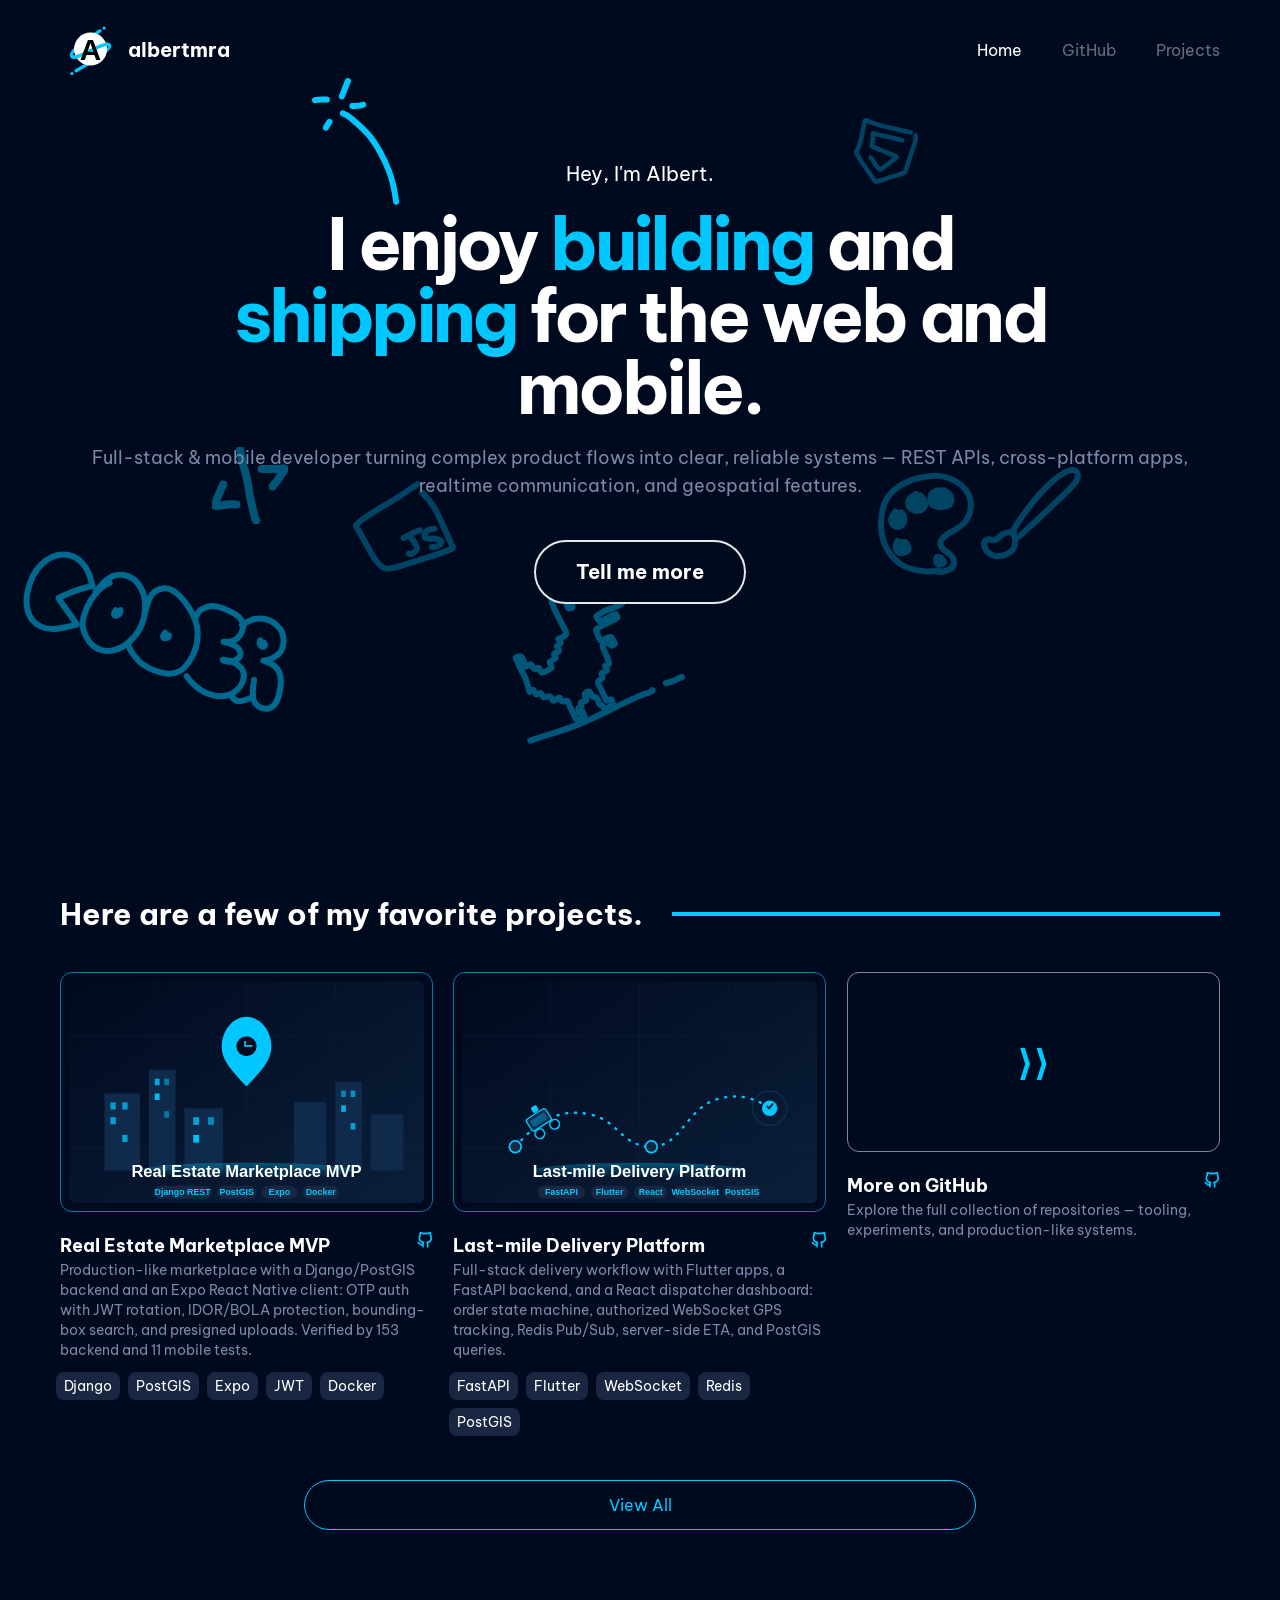
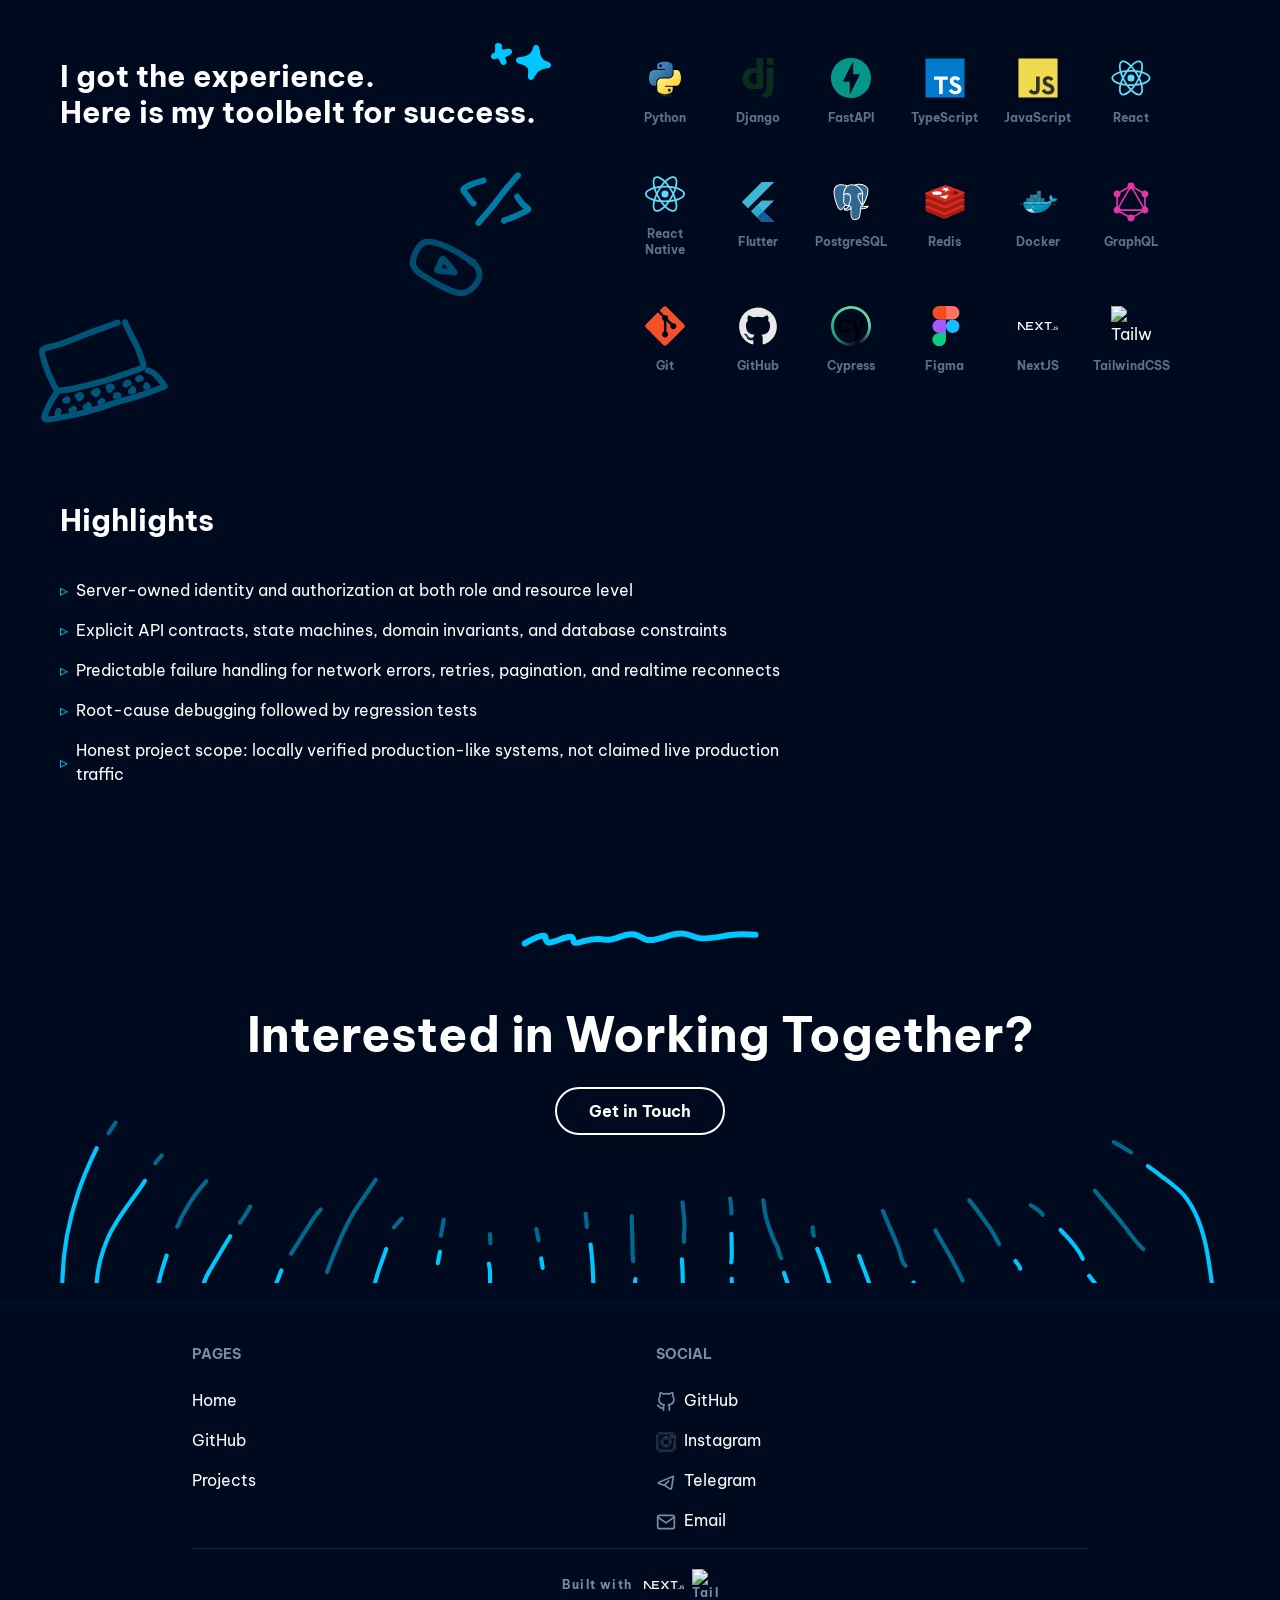
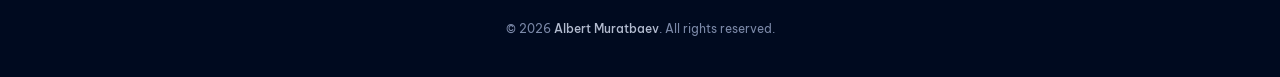
==== index.html @ 6e93bd1f "first commit" ====
<!DOCTYPE html>
<html lang="en">
<head>
  <meta charset="utf-8">
  <meta name="viewport" content="width=device-width, initial-scale=1">
  <title>Albert Muratbaev — Full-stack &amp; Mobile Developer</title>
  <link rel="apple-touch-icon" sizes="180x180" href="static/favicon/apple-touch-icon.png">
  <link rel="icon" type="image/png" sizes="32x32" href="static/favicon/favicon-32x32.png">
  <link rel="icon" type="image/png" sizes="16x16" href="static/favicon/favicon-16x16.png">
  <link rel="manifest" href="static/favicon/site.webmanifest">
  <meta name="title" content="Albert Muratbaev — Full-stack &amp; Mobile Developer">
  <meta name="description" content="I'm Albert — a full-stack and mobile developer turning complex product flows into clear, reliable systems with Python, Django, FastAPI, React Native, and Flutter.">
  <meta property="og:type" content="website">
  <meta property="og:title" content="Albert Muratbaev — Full-stack &amp; Mobile Developer">
  <meta property="og:description" content="I'm Albert — a full-stack and mobile developer turning complex product flows into clear, reliable systems with Python, Django, FastAPI, React Native, and Flutter.">
  <meta property="twitter:card" content="summary">
  <meta property="twitter:title" content="Albert Muratbaev — Full-stack &amp; Mobile Developer">
  <meta property="twitter:description" content="I'm Albert — a full-stack and mobile developer turning complex product flows into clear, reliable systems with Python, Django, FastAPI, React Native, and Flutter.">
  <link rel="preload" as="image" href="static/logos/logo_no_text.svg">
  <link rel="preload" as="image" href="static/doodles/hero/html.svg">
  <link rel="preload" as="image" href="static/doodles/hero/coder.svg">
  <link rel="preload" as="image" href="static/doodles/hero/js.svg">
  <link rel="preload" as="image" href="static/doodles/hero/dino.svg">
  <link rel="preload" as="image" href="static/doodles/hero/paintbrush.svg">
  <link rel="preload" as="image" href="static/projects/real-estate-marketplace.svg">
  <link rel="preload" as="image" href="static/projects/last-mile-delivery.svg">
  <link rel="stylesheet" href="_next/static/chunks/e24ef282d7aafded.css">
  <link rel="stylesheet" href="static/brand.css">
</head>
<body>
  <div class="w-full m-auto flex flex-col items-center justify-center min-h-screen opening-box-animate-paddin text-white overflow-hidden md:overflow-visible" style="max-width:1200px">
    <main class="p-5 w-full flex-1 text-center">

      <!-- Desktop navigation -->
      <div class="hidden sm:block z-100">
        <nav class="flex items-center justify-between">
          <li class="list-none font-bold text-lg cursor-pointer">
            <a href="index.html">
              <span class="font-black text-xl flex items-center">
                <img class="mr-2 transform hover:rotate-360 hover:scale-75 transition-transform duration-500" src="static/logos/logo_no_text.svg" width="60" alt="albertmra logo">
                <span class="hover:text-fun-pink hover:-mt-2 transition-all duration-500 hover:duration-100">a</span><span class="hover:text-fun-pink hover:-mt-2 transition-all duration-500 hover:duration-100">l</span><span class="hover:text-fun-pink hover:-mt-2 transition-all duration-500 hover:duration-100">b</span><span class="hover:text-fun-pink hover:-mt-2 transition-all duration-500 hover:duration-100">e</span><span class="hover:text-fun-pink hover:-mt-2 transition-all duration-500 hover:duration-100">r</span><span class="hover:text-fun-pink hover:-mt-2 transition-all duration-500 hover:duration-100">t</span><span class="hover:text-fun-pink hover:-mt-2 transition-all duration-500 hover:duration-100">m</span><span class="hover:text-fun-pink hover:-mt-2 transition-all duration-500 hover:duration-100">r</span><span class="hover:text-fun-pink hover:-mt-2 transition-all duration-500 hover:duration-100">a</span>
              </span>
            </a>
          </li>
          <ul class="flex items-center space-x-10">
            <li class="list-none text-white opacity-100"><a href="index.html">Home</a></li>
            <li class="list-none text-white opacity-40 hover:opacity-100 transition-opacity"><a href="https://github.com/maratbeknyazov/" target="_blank" rel="noreferrer">GitHub</a></li>
            <li class="list-none text-white opacity-40 hover:opacity-100 transition-opacity"><a href="projects.html">Projects</a></li>
          </ul>
        </nav>
      </div>

      <!-- Mobile navigation -->
      <div class="-m-5 block sm:hidden z-100">
        <nav>
          <div class="w-full justify-between flex items-center false p-5" style="z-index:101">
            <li class="list-none font-bold text-lg">
              <a href="index.html">
                <span class="font-black text-xl flex items-center">
                  <img class="mr-2" src="static/logos/logo_no_text.svg" width="44" alt="albertmra logo">
                  <span class="hover:text-fun-pink hover:-mt-2 transition-all duration-500 hover:duration-100">a</span><span class="hover:text-fun-pink hover:-mt-2 transition-all duration-500 hover:duration-100">l</span><span class="hover:text-fun-pink hover:-mt-2 transition-all duration-500 hover:duration-100">b</span><span class="hover:text-fun-pink hover:-mt-2 transition-all duration-500 hover:duration-100">e</span><span class="hover:text-fun-pink hover:-mt-2 transition-all duration-500 hover:duration-100">r</span><span class="hover:text-fun-pink hover:-mt-2 transition-all duration-500 hover:duration-100">t</span><span class="hover:text-fun-pink hover:-mt-2 transition-all duration-500 hover:duration-100">m</span><span class="hover:text-fun-pink hover:-mt-2 transition-all duration-500 hover:duration-100">r</span><span class="hover:text-fun-pink hover:-mt-2 transition-all duration-500 hover:duration-100">a</span>
                </span>
              </a>
            </li>
            <button class="burger-btn" aria-label="Toggle menu" aria-expanded="false" type="button">
              <svg class="burger-icon icon-open" width="26" height="26" viewBox="0 0 24 24" fill="none" stroke="currentColor" stroke-width="1.8" stroke-linecap="round"><path d="M3 7h18"/><path d="M3 12h18"/><path d="M3 17h18"/></svg>
              <svg class="burger-icon icon-close" width="26" height="26" viewBox="0 0 24 24" fill="none" stroke="currentColor" stroke-width="1.8" stroke-linecap="round"><path d="M18 6L6 18"/><path d="M6 6l12 12"/></svg>
            </button>
          </div>
        </nav>
        <div class="mobile-menu" id="mobileMenu">
          <a href="index.html">Home</a>
          <a href="projects.html">Projects</a>
          <a href="https://github.com/maratbeknyazov/" target="_blank" rel="noreferrer">GitHub</a>
          <a href="mailto:maratbeknyazov@gmail.com">Email</a>
        </div>
      </div>
      <script>
        (function () {
          var btn = document.querySelector('.burger-btn');
          var menu = document.getElementById('mobileMenu');
          if (!btn || !menu) return;
          btn.addEventListener('click', function () {
            var open = menu.classList.toggle('open');
            btn.classList.toggle('open', open);
            btn.setAttribute('aria-expanded', open ? 'true' : 'false');
            document.body.style.overflow = open ? 'hidden' : '';
          });
          menu.addEventListener('click', function (e) {
            if (e.target.closest('a')) {
              menu.classList.remove('open');
              btn.classList.remove('open');
              btn.setAttribute('aria-expanded', 'false');
              document.body.style.overflow = '';
            }
          });
        })();
      </script>

      <!-- Hero -->
      <div class="relative heroElem w-full pt-20 pb-40 m-auto flex justify-center text-center flex-col items-center z-1" style="max-width:1200px">
        <p class="text-xl mb-5">Hey, I&#x27;m Albert.</p>
        <h1 class="heroTitle inline-block max-w-2xl lg:max-w-4xl w-auto relative text-5xl md:text-6xl lg:text-7xl tracking-tighter mb-5 font-bold heroShinyBg">I enjoy <span class="heroShiny1 text-fun-pink">building</span> and <span class="heroShiny2 text-fun-pink">shipping</span> for the web and mobile.<img class="sqD squiggle-hero-html w-16 top-[-90px] right-[5%] sm:top-[-90px] sm:right-[170px]" style="animation-delay:0.1s" src="static/doodles/hero/html.svg" alt=""><img class="sqD squiggle-hero-nextjs hidden top-[75px] right-0 w-11" style="animation-delay:0.2s" src="static/doodles/hero/nextjs.svg" alt=""><img class="sqD hidden sm:block bottom-[-340px] left-[-180px]" style="animation-delay:0.4s" src="static/doodles/hero/coder.svg" alt=""><img class="sqD hidden sm:block left-[100px] lg:left-[160px] bottom-[-150px]" style="animation-delay:0.5s" src="static/doodles/hero/js.svg" alt=""><img class="sqD bottom-[-320px] right-[65%] sm:right-[45%]" style="animation-delay:0.6s" src="static/doodles/hero/dino.svg" alt=""><img class="sqD right-[-60px] sm:right-0 bottom-[-180px] lg:[5%]" style="animation-delay:0.7s" src="static/doodles/hero/paintbrush.svg" alt=""><img class="sqD squiggle-hero-pop1 hidden sm:block sm:top-[-130px] sm:left-[15%] lg:top-[-130px] lg:left-[120px]" src="static/doodles/hero/pop1.svg" alt=""><img class="sqD left-[-35px] bottom-[-85px] sm:bottom-[-100px] sm:left-5 opacity-40" style="animation-delay:0.9s" src="static/doodles/hero/code.svg" alt=""></h1>
        <p class="text-fun-gray text-lg max-w-xl mx-auto mb-10">Full-stack &amp; mobile developer turning complex product flows into clear, reliable systems — REST APIs, cross-platform apps, realtime communication, and geospatial features.</p>
        <a href="#learnmore"><div class="cursor-pointer font-bold whitespace-nowrap px-10 py-4 text-fun-white border-2 text-xl rounded-full border-fun-white bg-bg hover:bg-fun-pink hover:text-white hover:border-fun-pink transition-colors">Tell me more</div></a>
      </div>

      <div class="mt-20 space-y-32">

        <!-- Featured projects -->
        <div class="flex flex-col text-left justify-between pt-8 relative">
          <div id="learnmore">
            <div class="overflow-x-hidden w-full pt-5">
              <h2 class="landingSectionTitle max-w-sm md:max-w-max mx-auto md:mx-0 text-center md:text-left relative text-3xl font-bold mb-10 pt-4 md:pt-0 md:w-max">Here are a few of my favorite projects.</h2>
            </div>
          </div>
          <div class="grid grid-cols-1 gap-12 md:gap-5 md:grid-cols-3 items-start">

            <div class="max-w-sm mx-auto flex flex-col projects-center md:projects-start md:justify-center">
              <a href="https://github.com/maratbeknyazov/" target="_blank" rel="noreferrer" class="card-live w-full relative rounded-xl border-fun-gray border p-2 transition hover:-translate-y-2 hover:opacity-75 hover:border-fun-pink will-change-projectCard">
                <img class="w-full rounded-md" src="static/projects/real-estate-marketplace.svg" alt="Real Estate Marketplace MVP">
              </a>
              <div class="w-full mt-5">
                <div class="flex projects-center justify-between">
                  <a href="https://github.com/maratbeknyazov/" target="_blank" rel="noreferrer"><h3 class="text-lg font-bold">Real Estate Marketplace MVP</h3></a>
                  <div class="space-x-2">
                    <a href="https://github.com/maratbeknyazov/" target="_blank" rel="noreferrer"><img alt="Github Icon" loading="lazy" width="16" height="16" src="static/icons/github.svg"></a>
                  </div>
                </div>
                <p class="text-fun-gray text-left text-sm">Production-like marketplace with a Django/PostGIS backend and an Expo React Native client: OTP auth with JWT rotation, IDOR/BOLA protection, bounding-box search, and presigned uploads. Verified by 153 backend and 11 mobile tests.</p>
                <ul class="flex flex-wrap items-center mt-2 -ml-2 list-none">
                  <li><a href="projects.html"><div class="m-1 rounded-lg text-sm bg-fun-pink-dark py-1 px-2 cursor-pointer hover:opacity-75">Django</div></a></li>
                  <li><a href="projects.html"><div class="m-1 rounded-lg text-sm bg-fun-pink-dark py-1 px-2 cursor-pointer hover:opacity-75">PostGIS</div></a></li>
                  <li><a href="projects.html"><div class="m-1 rounded-lg text-sm bg-fun-pink-dark py-1 px-2 cursor-pointer hover:opacity-75">Expo</div></a></li>
                  <li><a href="projects.html"><div class="m-1 rounded-lg text-sm bg-fun-pink-dark py-1 px-2 cursor-pointer hover:opacity-75">JWT</div></a></li>
                  <li><a href="projects.html"><div class="m-1 rounded-lg text-sm bg-fun-pink-dark py-1 px-2 cursor-pointer hover:opacity-75">Docker</div></a></li>
                </ul>
              </div>
            </div>

            <div class="max-w-sm mx-auto flex flex-col projects-center md:projects-start md:justify-center">
              <a href="https://github.com/maratbeknyazov/" target="_blank" rel="noreferrer" class="card-live w-full relative rounded-xl border-fun-gray border p-2 transition hover:-translate-y-2 hover:opacity-75 hover:border-fun-pink will-change-projectCard">
                <img class="w-full rounded-md" src="static/projects/last-mile-delivery.svg" alt="Last-mile Delivery Platform">
              </a>
              <div class="w-full mt-5">
                <div class="flex projects-center justify-between">
                  <a href="https://github.com/maratbeknyazov/" target="_blank" rel="noreferrer"><h3 class="text-lg font-bold">Last-mile Delivery Platform</h3></a>
                  <div class="space-x-2">
                    <a href="https://github.com/maratbeknyazov/" target="_blank" rel="noreferrer"><img alt="Github Icon" loading="lazy" width="16" height="16" src="static/icons/github.svg"></a>
                  </div>
                </div>
                <p class="text-fun-gray text-left text-sm">Full-stack delivery workflow with Flutter apps, a FastAPI backend, and a React dispatcher dashboard: order state machine, authorized WebSocket GPS tracking, Redis Pub/Sub, server-side ETA, and PostGIS queries.</p>
                <ul class="flex flex-wrap items-center mt-2 -ml-2 list-none">
                  <li><a href="projects.html"><div class="m-1 rounded-lg text-sm bg-fun-pink-dark py-1 px-2 cursor-pointer hover:opacity-75">FastAPI</div></a></li>
                  <li><a href="projects.html"><div class="m-1 rounded-lg text-sm bg-fun-pink-dark py-1 px-2 cursor-pointer hover:opacity-75">Flutter</div></a></li>
                  <li><a href="projects.html"><div class="m-1 rounded-lg text-sm bg-fun-pink-dark py-1 px-2 cursor-pointer hover:opacity-75">WebSocket</div></a></li>
                  <li><a href="projects.html"><div class="m-1 rounded-lg text-sm bg-fun-pink-dark py-1 px-2 cursor-pointer hover:opacity-75">Redis</div></a></li>
                  <li><a href="projects.html"><div class="m-1 rounded-lg text-sm bg-fun-pink-dark py-1 px-2 cursor-pointer hover:opacity-75">PostGIS</div></a></li>
                </ul>
              </div>
            </div>

            <div class="max-w-sm mx-auto flex flex-col projects-center md:projects-start md:justify-center">
              <a href="https://github.com/maratbeknyazov/" target="_blank" rel="noreferrer" class="w-full relative rounded-xl border-fun-gray border p-2 transition hover:-translate-y-2 hover:opacity-75 hover:border-fun-pink will-change-projectCard flex items-center justify-center" style="min-height:180px">
                <span class="text-fun-pink text-4xl font-bold">⟩⟩</span>
              </a>
              <div class="w-full mt-5">
                <div class="flex projects-center justify-between">
                  <a href="https://github.com/maratbeknyazov/" target="_blank" rel="noreferrer"><h3 class="text-lg font-bold">More on GitHub</h3></a>
                  <div class="space-x-2">
                    <a href="https://github.com/maratbeknyazov/" target="_blank" rel="noreferrer"><img alt="Github Icon" loading="lazy" width="16" height="16" src="static/icons/github.svg"></a>
                  </div>
                </div>
                <p class="text-fun-gray text-left text-sm">Explore the full collection of repositories — tooling, experiments, and production-like systems.</p>
              </div>
            </div>

          </div>
          <div class="relative w-full mt-2">
            <a href="projects.html"><div class="mt-8 max-w-sm md:max-w-2xl border border-fun-pink mx-auto text-center w-full whitespace-nowrap px-8 py-3 rounded-full text-fun-pink bg-fun-pink-darkerer hover:bg-fun-pink hover:text-white transition-colors cursor-pointer">View All</div></a>
          </div>
        </div>

        <!-- Toolbelt -->
        <div class="flex flex-col md:flex-row justify-between relative">
          <h2 class="relative text-3xl w-full text-center md:text-left font-bold md:max-w-lg mb-10 md:mr-10 md:mb-0 md:w-max mr-0">I got the experience.<br>Here is my toolbelt for success.<img class="sqD bottom-[-80px] left-[-50px] lg:bottom-[-50px] lg:left-[-35px] z-[-10]" src="static/doodles/skills/laptop.svg" alt=""><img class="sqD hidden md:block top-[140px] right-0 lg:top-[105px]" src="static/doodles/skills/coding.svg" alt=""><img class="sqD hidden md:block top-[200px] right-[50px] lg:top-[170px] lg:right-[50px]" src="static/doodles/skills/youtube.svg" alt=""><img class="sqD top-[-15px] right-[-15px]" src="static/doodles/skills/fillStar.svg" alt=""></h2>
          <div class="relative max-w-lg w-full mx-auto md:mx-none grid gap-x-8 gap-y-12 sm:gap-8 md:gap-12 grid-cols-3 sm:grid-cols-6 items-center place-content-center">
            <div title="Python" class="w-10 mx-auto flex items-center flex-col justify-center"><img src="gh/devicons/devicon/icons/python/python-original.svg" alt="Python"><p class="text-xs text-fun-gray font-bold mt-3 opacity-80">Python</p></div>
            <div title="Django" class="w-10 mx-auto flex items-center flex-col justify-center"><img src="gh/devicons/devicon/icons/django/django-plain.svg" alt="Django"><p class="text-xs text-fun-gray font-bold mt-3 opacity-80">Django</p></div>
            <div title="FastAPI" class="w-10 mx-auto flex items-center flex-col justify-center"><img src="gh/devicons/devicon/icons/fastapi/fastapi-original.svg" alt="FastAPI"><p class="text-xs text-fun-gray font-bold mt-3 opacity-80">FastAPI</p></div>
            <div title="TypeScript" class="w-10 mx-auto flex items-center flex-col justify-center"><img src="gh/devicons/devicon/icons/typescript/typescript-original.svg" alt="TypeScript"><p class="text-xs text-fun-gray font-bold mt-3 opacity-80">TypeScript</p></div>
            <div title="JavaScript" class="w-10 mx-auto flex items-center flex-col justify-center"><img src="gh/devicons/devicon/icons/javascript/javascript-original.svg" alt="JavaScript"><p class="text-xs text-fun-gray font-bold mt-3 opacity-80">JavaScript</p></div>
            <div title="React" class="w-10 mx-auto flex items-center flex-col justify-center"><img src="gh/devicons/devicon/icons/react/react-original.svg" alt="React"><p class="text-xs text-fun-gray font-bold mt-3 opacity-80">React</p></div>
            <div title="React Native" class="w-10 mx-auto flex items-center flex-col justify-center"><img src="gh/devicons/devicon/icons/reactnative/reactnative-original.svg" alt="React Native"><p class="text-xs text-fun-gray font-bold mt-3 opacity-80">React Native</p></div>
            <div title="Flutter" class="w-10 mx-auto flex items-center flex-col justify-center"><img src="gh/devicons/devicon/icons/flutter/flutter-original.svg" alt="Flutter"><p class="text-xs text-fun-gray font-bold mt-3 opacity-80">Flutter</p></div>
            <div title="PostgreSQL" class="w-10 mx-auto flex items-center flex-col justify-center"><img src="gh/devicons/devicon/icons/postgresql/postgresql-original.svg" alt="PostgreSQL"><p class="text-xs text-fun-gray font-bold mt-3 opacity-80">PostgreSQL</p></div>
            <div title="Redis" class="w-10 mx-auto flex items-center flex-col justify-center"><img src="gh/devicons/devicon/icons/redis/redis-original.svg" alt="Redis"><p class="text-xs text-fun-gray font-bold mt-3 opacity-80">Redis</p></div>
            <div title="Docker" class="w-10 mx-auto flex items-center flex-col justify-center"><img src="gh/devicons/devicon/icons/docker/docker-original.svg" alt="Docker"><p class="text-xs text-fun-gray font-bold mt-3 opacity-80">Docker</p></div>
            <div title="GraphQL" class="w-10 mx-auto flex items-center flex-col justify-center"><img src="gh/devicons/devicon/icons/graphql/graphql-plain.svg" alt="GraphQL"><p class="text-xs text-fun-gray font-bold mt-3 opacity-80">GraphQL</p></div>
            <div title="Git" class="w-10 mx-auto flex items-center flex-col justify-center"><img src="gh/devicons/devicon/icons/git/git-original.svg" alt="Git"><p class="text-xs text-fun-gray font-bold mt-3 opacity-80">Git</p></div>
            <div title="GitHub" class="w-10 mx-auto flex items-center flex-col justify-center"><img src="gh/devicons/devicon/icons/github/github-original.svg" alt="GitHub"><p class="text-xs text-fun-gray font-bold mt-3 opacity-80">GitHub</p></div>
            <div title="Cypress" class="w-10 mx-auto flex items-center flex-col justify-center"><img src="gh/devicons/devicon/icons/cypress/cypress-original.svg" alt="Cypress"><p class="text-xs text-fun-gray font-bold mt-3 opacity-80">Cypress</p></div>
            <div title="Figma" class="w-10 mx-auto flex items-center flex-col justify-center"><img src="gh/devicons/devicon/icons/figma/figma-original.svg" alt="Figma"><p class="text-xs text-fun-gray font-bold mt-3 opacity-80">Figma</p></div>
            <div title="NextJS" class="w-10 mx-auto flex items-center flex-col justify-center"><img src="gh/devicons/devicon/icons/nextjs/nextjs-original-wordmark.svg" style="filter:invert(1)" alt="NextJS"><p class="text-xs text-fun-gray font-bold mt-3 opacity-80">NextJS</p></div>
            <div title="TailwindCSS" class="w-10 mx-auto flex items-center flex-col justify-center"><img src="wikipedia/commons/d/d5/Tailwind_CSS_Logo.svg" alt="TailwindCSS"><p class="text-xs text-fun-gray font-bold mt-3 opacity-80">TailwindCSS</p></div>
          </div>
        </div>

        <!-- Highlights -->
        <div class="flex flex-col text-left relative">
          <h2 class="max-w-sm md:max-w-max mx-auto md:mx-0 text-center md:text-left relative text-3xl font-bold mb-10 pt-4 md:pt-0 md:w-max">Highlights</h2>
          <ul class="flex flex-col gap-4 max-w-3xl mx-auto md:mx-0 w-full">
            <li class="flex items-center"><span class="text-fun-pink mr-2 font-bold">▹</span><span class="text-left">Server-owned identity and authorization at both role and resource level</span></li>
            <li class="flex items-center"><span class="text-fun-pink mr-2 font-bold">▹</span><span class="text-left">Explicit API contracts, state machines, domain invariants, and database constraints</span></li>
            <li class="flex items-center"><span class="text-fun-pink mr-2 font-bold">▹</span><span class="text-left">Predictable failure handling for network errors, retries, pagination, and realtime reconnects</span></li>
            <li class="flex items-center"><span class="text-fun-pink mr-2 font-bold">▹</span><span class="text-left">Root-cause debugging followed by regression tests</span></li>
            <li class="flex items-center"><span class="text-fun-pink mr-2 font-bold">▹</span><span class="text-left">Honest project scope: locally verified production-like systems, not claimed live production traffic</span></li>
          </ul>
        </div>

      </div>

      <!-- CTA -->
      <div class="pt-36 relative w-full cta-section">
        <img class="w-30 m-auto mb-2" src="static/doodles/lineBreak.svg" alt="">
        <div class="pt-14 pb-40">
          <h2 class="text-4xl md:text-5xl font-bold mb-10">Interested in Working Together?</h2>
          <a href="mailto:maratbeknyazov@gmail.com"><span class="cursor-pointer font-bold whitespace-nowrap mt-6 px-8 py-3 text-white border-2 rounded-full border-white bg-bg hover:bg-fun-pink hover:border-fun-pink transition-colors">Get in Touch</span></a>
        </div>
        <img class="sqD min-w-[800px] bottom-[-100px] left-1/2 sm:bottom-[-150px] -translate-x-1/2 object-cover sm:min-w-[1100px]" style="z-index:-10" src="static/doodles/hero/fancyLines.svg" alt="">
      </div>
    </main>

    <!-- Footer -->
    <footer class="flex flex-col w-screen px-5 py-10 border-t border-fun-pink-darker z-5 bg-bg">
      <div class="w-full max-w-4xl m-auto grid grid-cols-2 sm:grid-cols-2 gap-8 justify-between items-start">
        <div class="text-left mb-5 sm:mb-0">
          <h4 class="uppercase text-fun-gray text-sm font-bold mb-6">Pages</h4>
          <div class="grid gap-4">
            <div><a href="index.html" class="hover:text-fun-pink transition-colors duration-200">Home</a></div>
            <div><a href="https://github.com/maratbeknyazov/" target="_blank" rel="noreferrer" class="hover:text-fun-pink transition-colors duration-200">GitHub</a></div>
            <div><a href="projects.html" class="hover:text-fun-pink transition-colors duration-200">Projects</a></div>
          </div>
        </div>
        <div class="text-left mb-5 sm:mb-0">
          <h4 class="uppercase text-fun-gray text-sm font-bold mb-6">Social</h4>
          <div class="grid gap-4">
            <div><a href="https://github.com/maratbeknyazov/" target="_blank" rel="noreferrer" class="items-center flex hover:text-fun-pink transition-colors duration-200"><span class="pr-2 -mb-1"><img alt="GitHub" loading="lazy" width="20" height="20" src="static/icons/github-f.svg"></span>GitHub</a></div>
            <div><a href="https://www.instagram.com/albertmra_/" target="_blank" rel="noreferrer" class="items-center flex hover:text-fun-pink transition-colors duration-200"><span class="pr-2 -mb-1"><img alt="Instagram" loading="lazy" width="20" height="20" src="static/icons/instagram-grey-outline-22754.svg"></span>Instagram</a></div>
            <div><a href="https://t.me/albertmra" target="_blank" rel="noreferrer" class="items-center flex hover:text-fun-pink transition-colors duration-200"><span class="pr-2 -mb-1"><img alt="Telegram" loading="lazy" width="20" height="20" src="static/icons/telegram-f.svg"></span>Telegram</a></div>
            <div><a href="mailto:maratbeknyazov@gmail.com" class="items-center flex hover:text-fun-pink transition-colors duration-200"><span class="pr-2 -mb-1"><img alt="Email" loading="lazy" width="20" height="20" src="static/icons/mail-f.svg"></span>Email</a></div>
          </div>
        </div>
      </div>
      <div class="max-w-4xl w-full m-auto mt-8 pt-8 sm:mt-4 sm:pt-4 text-center text-fun-gray border-t border-fun-pink-dark">
        <div class="flex flex-col items-center justify-center space-y-4">
          <div class="inline-flex items-center text-xs font-bold tracking-widest">Built with<div class="space-x-2 inline-flex items-center ml-3"><span class="hover:scale-110 transition-transform duration-200"><img src="gh/devicons/devicon/icons/nextjs/nextjs-original-wordmark.svg" width="40" class="invert" title="NextJS" alt="NextJS"></span><span class="hover:scale-110 transition-transform duration-200"><img src="wikipedia/commons/d/d5/Tailwind_CSS_Logo.svg" width="26" title="TailwindCSS" alt="TailwindCSS"></span></div></div>
          <div class="text-xs">© 2026 <a href="mailto:maratbeknyazov@gmail.com" class="text-fun-gray-light font-medium hover:text-fun-pink transition-colors duration-200">Albert Muratbaev</a>. All rights reserved.</div>
        </div>
      </div>
    </footer>
  </div>
</body>
</html>
---- _next/static/chunks/e24ef282d7aafded.css ----
﻿@import "../../../css2";
*,:before,:after,::backdrop{--tw-border-spacing-x:0;--tw-border-spacing-y:0;--tw-translate-x:0;--tw-translate-y:0;--tw-rotate:0;--tw-skew-x:0;--tw-skew-y:0;--tw-scale-x:1;--tw-scale-y:1;--tw-pan-x: ;--tw-pan-y: ;--tw-pinch-zoom: ;--tw-scroll-snap-strictness:proximity;--tw-gradient-from-position: ;--tw-gradient-via-position: ;--tw-gradient-to-position: ;--tw-ordinal: ;--tw-slashed-zero: ;--tw-numeric-figure: ;--tw-numeric-spacing: ;--tw-numeric-fraction: ;--tw-ring-inset: ;--tw-ring-offset-width:0px;--tw-ring-offset-color:#fff;--tw-ring-color:#3b82f680;--tw-ring-offset-shadow:0 0 #0000;--tw-ring-shadow:0 0 #0000;--tw-shadow:0 0 #0000;--tw-shadow-colored:0 0 #0000;--tw-blur: ;--tw-brightness: ;--tw-contrast: ;--tw-grayscale: ;--tw-hue-rotate: ;--tw-invert: ;--tw-saturate: ;--tw-sepia: ;--tw-drop-shadow: ;--tw-backdrop-blur: ;--tw-backdrop-brightness: ;--tw-backdrop-contrast: ;--tw-backdrop-grayscale: ;--tw-backdrop-hue-rotate: ;--tw-backdrop-invert: ;--tw-backdrop-opacity: ;--tw-backdrop-saturate: ;--tw-backdrop-sepia: ;--tw-contain-size: ;--tw-contain-layout: ;--tw-contain-paint: ;--tw-contain-style: }*,:before,:after{box-sizing:border-box;border:0 solid #e5e7eb}:before,:after{--tw-content:""}html,:host{-webkit-text-size-adjust:100%;tab-size:4;font-feature-settings:normal;font-variation-settings:normal;-webkit-tap-highlight-color:transparent;font-family:Be Vietnam Pro,Inter,system-ui,sans;line-height:1.5}body{line-height:inherit;margin:0}hr{height:0;color:inherit;border-top-width:1px}abbr:where([title]){-webkit-text-decoration:underline dotted;text-decoration:underline dotted}h1,h2,h3,h4,h5,h6{font-size:inherit;font-weight:inherit}a{color:inherit;-webkit-text-decoration:inherit;text-decoration:inherit}b,strong{font-weight:bolder}code,kbd,samp,pre{font-feature-settings:normal;font-variation-settings:normal;font-family:ui-monospace,SFMono-Regular,Menlo,Monaco,Consolas,Liberation Mono,Courier New,monospace;font-size:1em}small{font-size:80%}sub,sup{vertical-align:baseline;font-size:75%;line-height:0;position:relative}sub{bottom:-.25em}sup{top:-.5em}table{text-indent:0;border-color:inherit;border-collapse:collapse}button,input,optgroup,select,textarea{font-feature-settings:inherit;font-variation-settings:inherit;font-family:inherit;font-size:100%;font-weight:inherit;line-height:inherit;letter-spacing:inherit;color:inherit;margin:0;padding:0}button,select{text-transform:none}button,input:where([type=button]),input:where([type=reset]),input:where([type=submit]){-webkit-appearance:button;background-color:#0000;background-image:none}:-moz-focusring{outline:auto}:-moz-ui-invalid{box-shadow:none}progress{vertical-align:baseline}::-webkit-inner-spin-button{height:auto}::-webkit-outer-spin-button{height:auto}[type=search]{-webkit-appearance:textfield;outline-offset:-2px}::-webkit-search-decoration{-webkit-appearance:none}::-webkit-file-upload-button{-webkit-appearance:button;font:inherit}summary{display:list-item}blockquote,dl,dd,h1,h2,h3,h4,h5,h6,hr,figure,p,pre{margin:0}fieldset{margin:0;padding:0}legend{padding:0}ol,ul,menu{margin:0;padding:0;list-style:none}dialog{padding:0}textarea{resize:vertical}input::placeholder,textarea::placeholder{opacity:1;color:#9ca3af}button,[role=button]{cursor:pointer}:disabled{cursor:default}img,svg,video,canvas,audio,iframe,embed,object{vertical-align:middle;display:block}img,video{max-width:100%;height:auto}[hidden]:where(:not([hidden=until-found])){display:none}input:where([type=text]),input:where(:not([type])),input:where([type=email]),input:where([type=url]),input:where([type=password]),input:where([type=number]),input:where([type=date]),input:where([type=datetime-local]),input:where([type=month]),input:where([type=search]),input:where([type=tel]),input:where([type=time]),input:where([type=week]),select:where([multiple]),textarea,select{appearance:none;--tw-shadow:0 0 #0000;background-color:#fff;border-width:1px;border-color:#6b7280;border-radius:0;padding:.5rem .75rem;font-size:1rem;line-height:1.5rem}input:where([type=text]):focus,input:where(:not([type])):focus,input:where([type=email]):focus,input:where([type=url]):focus,input:where([type=password]):focus,input:where([type=number]):focus,input:where([type=date]):focus,input:where([type=datetime-local]):focus,input:where([type=month]):focus,input:where([type=search]):focus,input:where([type=tel]):focus,input:where([type=time]):focus,input:where([type=week]):focus,select:where([multiple]):focus,textarea:focus,select:focus{outline-offset:2px;--tw-ring-inset:var(--tw-empty, );--tw-ring-offset-width:0px;--tw-ring-offset-color:#fff;--tw-ring-color:#2563eb;--tw-ring-offset-shadow:var(--tw-ring-inset)0 0 0 var(--tw-ring-offset-width)var(--tw-ring-offset-color);--tw-ring-shadow:var(--tw-ring-inset)0 0 0 calc(1px + var(--tw-ring-offset-width))var(--tw-ring-color);box-shadow:var(--tw-ring-offset-shadow),var(--tw-ring-shadow),var(--tw-shadow);border-color:#2563eb;outline:2px solid #0000}input::placeholder,textarea::placeholder{color:#6b7280;opacity:1}::-webkit-datetime-edit-fields-wrapper{padding:0}::-webkit-date-and-time-value{min-height:1.5em;text-align:inherit}::-webkit-datetime-edit{display:inline-flex}::-webkit-datetime-edit{padding-top:0;padding-bottom:0}::-webkit-datetime-edit-year-field{padding-top:0;padding-bottom:0}::-webkit-datetime-edit-month-field{padding-top:0;padding-bottom:0}::-webkit-datetime-edit-day-field{padding-top:0;padding-bottom:0}::-webkit-datetime-edit-hour-field{padding-top:0;padding-bottom:0}::-webkit-datetime-edit-minute-field{padding-top:0;padding-bottom:0}::-webkit-datetime-edit-second-field{padding-top:0;padding-bottom:0}::-webkit-datetime-edit-millisecond-field{padding-top:0;padding-bottom:0}::-webkit-datetime-edit-meridiem-field{padding-top:0;padding-bottom:0}select{-webkit-print-color-adjust:exact;print-color-adjust:exact;background-image:url("data:image/svg+xml,%3csvg xmlns='http://www.w3.org/2000/svg' fill='none' viewBox='0 0 20 20'%3e%3cpath stroke='%236b7280' stroke-linecap='round' stroke-linejoin='round' stroke-width='1.5' d='M6 8l4 4 4-4'/%3e%3c/svg%3e");background-position:right .5rem center;background-repeat:no-repeat;background-size:1.5em 1.5em;padding-right:2.5rem}select:where([multiple]),select:where([size]:not([size="1"])){background-image:initial;background-position:initial;background-repeat:unset;background-size:initial;-webkit-print-color-adjust:unset;print-color-adjust:unset;padding-right:.75rem}input:where([type=checkbox]),input:where([type=radio]){appearance:none;-webkit-print-color-adjust:exact;print-color-adjust:exact;vertical-align:middle;-webkit-user-select:none;user-select:none;color:#2563eb;--tw-shadow:0 0 #0000;background-color:#fff;background-origin:border-box;border-width:1px;border-color:#6b7280;flex-shrink:0;width:1rem;height:1rem;padding:0;display:inline-block}input:where([type=checkbox]){border-radius:0}input:where([type=radio]){border-radius:100%}input:where([type=checkbox]):focus,input:where([type=radio]):focus{outline-offset:2px;--tw-ring-inset:var(--tw-empty, );--tw-ring-offset-width:2px;--tw-ring-offset-color:#fff;--tw-ring-color:#2563eb;--tw-ring-offset-shadow:var(--tw-ring-inset)0 0 0 var(--tw-ring-offset-width)var(--tw-ring-offset-color);--tw-ring-shadow:var(--tw-ring-inset)0 0 0 calc(2px + var(--tw-ring-offset-width))var(--tw-ring-color);box-shadow:var(--tw-ring-offset-shadow),var(--tw-ring-shadow),var(--tw-shadow);outline:2px solid #0000}input:where([type=checkbox]):checked,input:where([type=radio]):checked{background-color:currentColor;background-position:50%;background-repeat:no-repeat;background-size:100% 100%;border-color:#0000}input:where([type=checkbox]):checked{background-image:url("data:image/svg+xml,%3csvg viewBox='0 0 16 16' fill='white' xmlns='http://www.w3.org/2000/svg'%3e%3cpath d='M12.207 4.793a1 1 0 010 1.414l-5 5a1 1 0 01-1.414 0l-2-2a1 1 0 011.414-1.414L6.5 9.086l4.293-4.293a1 1 0 011.414 0z'/%3e%3c/svg%3e")}@media (forced-colors:active){input:where([type=checkbox]):checked{appearance:auto}}input:where([type=radio]):checked{background-image:url("data:image/svg+xml,%3csvg viewBox='0 0 16 16' fill='white' xmlns='http://www.w3.org/2000/svg'%3e%3ccircle cx='8' cy='8' r='3'/%3e%3c/svg%3e")}@media (forced-colors:active){input:where([type=radio]):checked{appearance:auto}}input:where([type=checkbox]):checked:hover,input:where([type=checkbox]):checked:focus,input:where([type=radio]):checked:hover,input:where([type=radio]):checked:focus{background-color:currentColor;border-color:#0000}input:where([type=checkbox]):indeterminate{background-color:currentColor;background-image:url("data:image/svg+xml,%3csvg xmlns='http://www.w3.org/2000/svg' fill='none' viewBox='0 0 16 16'%3e%3cpath stroke='white' stroke-linecap='round' stroke-linejoin='round' stroke-width='2' d='M4 8h8'/%3e%3c/svg%3e");background-position:50%;background-repeat:no-repeat;background-size:100% 100%;border-color:#0000}@media (forced-colors:active){input:where([type=checkbox]):indeterminate{appearance:auto}}input:where([type=checkbox]):indeterminate:hover,input:where([type=checkbox]):indeterminate:focus{background-color:currentColor;border-color:#0000}input:where([type=file]){background:unset;border-color:inherit;font-size:unset;line-height:inherit;border-width:0;border-radius:0;padding:0}input:where([type=file]):focus{outline:1px solid buttontext;outline:1px auto -webkit-focus-ring-color}.visible{visibility:visible}.absolute{position:absolute}.relative{position:relative}.-right-2{right:-.5rem}.-right-8{right:-2rem}.-top-6{top:-1.5rem}.-top-8{top:-2rem}.bottom-\[-100px\]{bottom:-100px}.bottom-\[-150px\]{bottom:-150px}.bottom-\[-180px\]{bottom:-180px}.bottom-\[-320px\]{bottom:-320px}.bottom-\[-340px\]{bottom:-340px}.bottom-\[-80px\]{bottom:-80px}.bottom-\[-85px\]{bottom:-85px}.bottom-auto{bottom:auto}.left-0{left:0}.left-1\/2{left:50%}.left-\[-180px\]{left:-180px}.left-\[-35px\]{left:-35px}.left-\[-50px\]{left:-50px}.left-\[100px\]{left:100px}.right-0{right:0}.right-\[-15px\]{right:-15px}.right-\[-60px\]{right:-60px}.right-\[5\%\]{right:5%}.right-\[50px\]{right:50px}.right-\[65\%\]{right:65%}.right-auto{right:auto}.top-\[-15px\]{top:-15px}.top-\[-30px\]{top:-30px}.top-\[-50px\]{top:-50px}.top-\[-90px\]{top:-90px}.top-\[140px\]{top:140px}.top-\[200px\]{top:200px}.top-\[75px\]{top:75px}.z-\[-100\]{z-index:-100}.z-\[-10\]{z-index:-10}.-m-5{margin:-1.25rem}.m-1{margin:.25rem}.m-auto{margin:auto}.mx-auto{margin-left:auto;margin-right:auto}.-mb-1{margin-bottom:-.25rem}.-ml-2{margin-left:-.5rem}.mb-10{margin-bottom:2.5rem}.mb-2{margin-bottom:.5rem}.mb-5{margin-bottom:1.25rem}.mb-6{margin-bottom:1.5rem}.mb-8{margin-bottom:2rem}.ml-3{margin-left:.75rem}.mr-0{margin-right:0}.mr-2{margin-right:.5rem}.mr-3{margin-right:.75rem}.mt-2{margin-top:.5rem}.mt-20{margin-top:5rem}.mt-3{margin-top:.75rem}.mt-4{margin-top:1rem}.mt-5{margin-top:1.25rem}.mt-6{margin-top:1.5rem}.mt-8{margin-top:2rem}.block{display:block}.inline-block{display:inline-block}.flex{display:flex}.inline-flex{display:inline-flex}.grid{display:grid}.hidden{display:none}.h-5{height:1.25rem}.h-96{height:24rem}.h-full{height:100%}.min-h-screen{min-height:100vh}.w-10{width:2.5rem}.w-11{width:2.75rem}.w-12{width:3rem}.w-16{width:4rem}.w-20{width:5rem}.w-5{width:1.25rem}.w-8{width:2rem}.w-auto{width:auto}.w-full{width:100%}.w-screen{width:100vw}.min-w-\[800px\]{min-width:800px}.max-w-2xl{max-width:42rem}.max-w-3xl{max-width:48rem}.max-w-4xl{max-width:56rem}.max-w-5xl{max-width:64rem}.max-w-lg{max-width:32rem}.max-w-md{max-width:28rem}.max-w-sm{max-width:24rem}.flex-1{flex:1}.flex-shrink{flex-shrink:1}.-translate-x-1\/2{--tw-translate-x:-50%;transform:translate(var(--tw-translate-x),var(--tw-translate-y))rotate(var(--tw-rotate))skewX(var(--tw-skew-x))skewY(var(--tw-skew-y))scaleX(var(--tw-scale-x))scaleY(var(--tw-scale-y))}.transform{transform:translate(var(--tw-translate-x),var(--tw-translate-y))rotate(var(--tw-rotate))skewX(var(--tw-skew-x))skewY(var(--tw-skew-y))scaleX(var(--tw-scale-x))scaleY(var(--tw-scale-y))}.cursor-pointer{cursor:pointer}.list-none{list-style-type:none}.grid-cols-1{grid-template-columns:repeat(1,minmax(0,1fr))}.grid-cols-2{grid-template-columns:repeat(2,minmax(0,1fr))}.grid-cols-3{grid-template-columns:repeat(3,minmax(0,1fr))}.flex-col{flex-direction:column}.flex-wrap{flex-wrap:wrap}.place-content-center{place-content:center}.items-start{align-items:flex-start}.items-center{align-items:center}.justify-center{justify-content:center}.justify-between{justify-content:space-between}.gap-10{gap:2.5rem}.gap-12{gap:3rem}.gap-4{gap:1rem}.gap-8{gap:2rem}.gap-x-8{column-gap:2rem}.gap-y-12{row-gap:3rem}.space-x-10>:not([hidden])~:not([hidden]){--tw-space-x-reverse:0;margin-right:calc(2.5rem*var(--tw-space-x-reverse));margin-left:calc(2.5rem*calc(1 - var(--tw-space-x-reverse)))}.space-x-2>:not([hidden])~:not([hidden]){--tw-space-x-reverse:0;margin-right:calc(.5rem*var(--tw-space-x-reverse));margin-left:calc(.5rem*calc(1 - var(--tw-space-x-reverse)))}.space-y-32>:not([hidden])~:not([hidden]){--tw-space-y-reverse:0;margin-top:calc(8rem*calc(1 - var(--tw-space-y-reverse)));margin-bottom:calc(8rem*var(--tw-space-y-reverse))}.space-y-4>:not([hidden])~:not([hidden]){--tw-space-y-reverse:0;margin-top:calc(1rem*calc(1 - var(--tw-space-y-reverse)));margin-bottom:calc(1rem*var(--tw-space-y-reverse))}.overflow-hidden{overflow:hidden}.overflow-x-hidden{overflow-x:hidden}.whitespace-nowrap{white-space:nowrap}.rounded-full{border-radius:9999px}.rounded-lg{border-radius:.5rem}.rounded-md{border-radius:.375rem}.rounded-xl{border-radius:.75rem}.border{border-width:1px}.border-2{border-width:2px}.border-b{border-bottom-width:1px}.border-t{border-top-width:1px}.border-fun-gray{--tw-border-opacity:1;border-color:rgb(123 137 168/var(--tw-border-opacity,1))}.border-fun-pink{--tw-border-opacity:1;border-color:rgb(0 199 255/var(--tw-border-opacity,1))}.border-fun-pink-dark{--tw-border-opacity:1;border-color:rgb(25 39 66/var(--tw-border-opacity,1))}.border-fun-pink-darker{--tw-border-opacity:1;border-color:rgb(0 15 46/var(--tw-border-opacity,1))}.border-fun-pink-light{--tw-border-opacity:1;border-color:rgb(0 154 197/var(--tw-border-opacity,1))}.border-gray-900{--tw-border-opacity:1;border-color:rgb(17 24 39/var(--tw-border-opacity,1))}.border-white{--tw-border-opacity:1;border-color:rgb(255 255 255/var(--tw-border-opacity,1))}.bg-bg{--tw-bg-opacity:1;background-color:rgb(0 10 31/var(--tw-bg-opacity,1))}.bg-fun-pink-dark{--tw-bg-opacity:1;background-color:rgb(25 39 66/var(--tw-bg-opacity,1))}.bg-fun-pink-darker{--tw-bg-opacity:1;background-color:rgb(0 15 46/var(--tw-bg-opacity,1))}.object-cover{object-fit:cover}.p-2{padding:.5rem}.p-5{padding:1.25rem}.px-10{padding-left:2.5rem;padding-right:2.5rem}.px-2{padding-left:.5rem;padding-right:.5rem}.px-4{padding-left:1rem;padding-right:1rem}.px-5{padding-left:1.25rem;padding-right:1.25rem}.px-8{padding-left:2rem;padding-right:2rem}.py-1{padding-top:.25rem;padding-bottom:.25rem}.py-10{padding-top:2.5rem;padding-bottom:2.5rem}.py-12{padding-top:3rem;padding-bottom:3rem}.py-16{padding-top:4rem;padding-bottom:4rem}.py-20{padding-top:5rem;padding-bottom:5rem}.py-3{padding-top:.75rem;padding-bottom:.75rem}.py-4{padding-top:1rem;padding-bottom:1rem}.pb-4{padding-bottom:1rem}.pb-40{padding-bottom:10rem}.pr-2{padding-right:.5rem}.pt-10{padding-top:2.5rem}.pt-14{padding-top:3.5rem}.pt-20{padding-top:5rem}.pt-36{padding-top:9rem}.pt-4{padding-top:1rem}.pt-5{padding-top:1.25rem}.pt-8{padding-top:2rem}.text-left{text-align:left}.text-center{text-align:center}.font-monospace{font-family:DM Mono,monospace}.text-3xl{font-size:1.875rem;line-height:2.25rem}.text-4xl{font-size:2.25rem;line-height:2.5rem}.text-5xl{font-size:3rem;line-height:1}.text-7xl{font-size:4.5rem;line-height:1}.text-base{font-size:1rem;line-height:1.5rem}.text-lg{font-size:1.125rem;line-height:1.75rem}.text-sm{font-size:.875rem;line-height:1.25rem}.text-xl{font-size:1.25rem;line-height:1.75rem}.text-xs{font-size:.75rem;line-height:1rem}.font-black{font-weight:900}.font-bold{font-weight:700}.font-medium{font-weight:500}.font-semibold{font-weight:600}.uppercase{text-transform:uppercase}.italic{font-style:italic}.tracking-tighter{letter-spacing:-.05em}.tracking-widest{letter-spacing:.1em}.text-fun-gray{--tw-text-opacity:1;color:rgb(123 137 168/var(--tw-text-opacity,1))}.text-fun-gray-light{--tw-text-opacity:1;color:rgb(178 187 207/var(--tw-text-opacity,1))}.text-fun-pink{--tw-text-opacity:1;color:rgb(0 199 255/var(--tw-text-opacity,1))}.text-fun-pink-light{--tw-text-opacity:1;color:rgb(0 154 197/var(--tw-text-opacity,1))}.text-gray-100{--tw-text-opacity:1;color:rgb(243 244 246/var(--tw-text-opacity,1))}.text-white{--tw-text-opacity:1;color:rgb(255 255 255/var(--tw-text-opacity,1))}.underline{text-decoration-line:underline}.opacity-100{opacity:1}.opacity-40{opacity:.4}.opacity-80{opacity:.8}.invert{--tw-invert:invert(100%);filter:var(--tw-blur)var(--tw-brightness)var(--tw-contrast)var(--tw-grayscale)var(--tw-hue-rotate)var(--tw-invert)var(--tw-saturate)var(--tw-sepia)var(--tw-drop-shadow)}.filter{filter:var(--tw-blur)var(--tw-brightness)var(--tw-contrast)var(--tw-grayscale)var(--tw-hue-rotate)var(--tw-invert)var(--tw-saturate)var(--tw-sepia)var(--tw-drop-shadow)}.transition{transition-property:color,background-color,border-color,text-decoration-color,fill,stroke,opacity,box-shadow,transform,filter,-webkit-backdrop-filter,backdrop-filter;transition-duration:.15s;transition-timing-function:cubic-bezier(.4,0,.2,1)}.transition-all{transition-property:all;transition-duration:.15s;transition-timing-function:cubic-bezier(.4,0,.2,1)}.transition-colors{transition-property:color,background-color,border-color,text-decoration-color,fill,stroke;transition-duration:.15s;transition-timing-function:cubic-bezier(.4,0,.2,1)}.transition-opacity{transition-property:opacity;transition-duration:.15s;transition-timing-function:cubic-bezier(.4,0,.2,1)}.transition-transform{transition-property:transform;transition-duration:.15s;transition-timing-function:cubic-bezier(.4,0,.2,1)}.duration-200{transition-duration:.2s}.duration-500{transition-duration:.5s}.will-change-projectCard{will-change:border-color,opacity,transform}.hover\:-mt-2:hover{margin-top:-.5rem}.hover\:-translate-y-2:hover{--tw-translate-y:-.5rem;transform:translate(var(--tw-translate-x),var(--tw-translate-y))rotate(var(--tw-rotate))skewX(var(--tw-skew-x))skewY(var(--tw-skew-y))scaleX(var(--tw-scale-x))scaleY(var(--tw-scale-y))}.hover\:rotate-360:hover{--tw-rotate:360deg;transform:translate(var(--tw-translate-x),var(--tw-translate-y))rotate(var(--tw-rotate))skewX(var(--tw-skew-x))skewY(var(--tw-skew-y))scaleX(var(--tw-scale-x))scaleY(var(--tw-scale-y))}.hover\:scale-110:hover{--tw-scale-x:1.1;--tw-scale-y:1.1;transform:translate(var(--tw-translate-x),var(--tw-translate-y))rotate(var(--tw-rotate))skewX(var(--tw-skew-x))skewY(var(--tw-skew-y))scaleX(var(--tw-scale-x))scaleY(var(--tw-scale-y))}.hover\:scale-75:hover{--tw-scale-x:.75;--tw-scale-y:.75;transform:translate(var(--tw-translate-x),var(--tw-translate-y))rotate(var(--tw-rotate))skewX(var(--tw-skew-x))skewY(var(--tw-skew-y))scaleX(var(--tw-scale-x))scaleY(var(--tw-scale-y))}.hover\:border-fun-pink:hover{--tw-border-opacity:1;border-color:rgb(0 199 255/var(--tw-border-opacity,1))}.hover\:bg-fun-pink:hover{--tw-bg-opacity:1;background-color:rgb(0 199 255/var(--tw-bg-opacity,1))}.hover\:text-fun-pink:hover{--tw-text-opacity:1;color:rgb(0 199 255/var(--tw-text-opacity,1))}.hover\:text-white:hover{--tw-text-opacity:1;color:rgb(255 255 255/var(--tw-text-opacity,1))}.hover\:opacity-100:hover{opacity:1}.hover\:opacity-75:hover{opacity:.75}.hover\:duration-100:hover{transition-duration:.1s}@media (min-width:640px){.sm\:-right-8{right:-2rem}.sm\:-top-8{top:-2rem}.sm\:bottom-\[-100px\]{bottom:-100px}.sm\:bottom-\[-150px\]{bottom:-150px}.sm\:left-5{left:1.25rem}.sm\:left-\[15\%\]{left:15%}.sm\:right-0{right:0}.sm\:right-\[170px\]{right:170px}.sm\:right-\[45\%\]{right:45%}.sm\:top-\[-130px\]{top:-130px}.sm\:top-\[-90px\]{top:-90px}.sm\:mb-0{margin-bottom:0}.sm\:mt-4{margin-top:1rem}.sm\:block{display:block}.sm\:hidden{display:none}.sm\:w-10{width:2.5rem}.sm\:w-auto{width:auto}.sm\:min-w-\[1100px\]{min-width:1100px}.sm\:grid-cols-2{grid-template-columns:repeat(2,minmax(0,1fr))}.sm\:grid-cols-6{grid-template-columns:repeat(6,minmax(0,1fr))}.sm\:gap-8{gap:2rem}.sm\:py-20{padding-top:5rem;padding-bottom:5rem}.sm\:pb-20{padding-bottom:5rem}.sm\:pt-24{padding-top:6rem}.sm\:pt-4{padding-top:1rem}.sm\:text-2xl{font-size:1.5rem;line-height:2rem}.sm\:text-4xl{font-size:2.25rem;line-height:2.5rem}.sm\:text-6xl{font-size:3.75rem;line-height:1}}@media (min-width:768px){.md\:bottom-\[-50px\]{bottom:-50px}.md\:left-auto{left:auto}.md\:right-\[-25px\]{right:-25px}.md\:top-auto{top:auto}.md\:mx-0{margin-left:0;margin-right:0}.md\:mb-0{margin-bottom:0}.md\:mr-10{margin-right:2.5rem}.md\:block{display:block}.md\:hidden{display:none}.md\:max-h-\[200px\]{max-height:200px}.md\:w-max{width:max-content}.md\:max-w-2xl{max-width:42rem}.md\:max-w-full{max-width:100%}.md\:max-w-lg{max-width:32rem}.md\:max-w-max{max-width:max-content}.md\:grid-cols-2{grid-template-columns:repeat(2,minmax(0,1fr))}.md\:grid-cols-3{grid-template-columns:repeat(3,minmax(0,1fr))}.md\:flex-row{flex-direction:row}.md\:justify-center{justify-content:center}.md\:gap-10{gap:2.5rem}.md\:gap-12{gap:3rem}.md\:gap-5{gap:1.25rem}.md\:overflow-visible{overflow:visible}.md\:pt-0{padding-top:0}.md\:text-left{text-align:left}.md\:text-5xl{font-size:3rem;line-height:1}.md\:text-6xl{font-size:3.75rem;line-height:1}}@media (min-width:1024px){.lg\:bottom-\[-50px\]{bottom:-50px}.lg\:left-\[-35px\]{left:-35px}.lg\:left-\[120px\]{left:120px}.lg\:left-\[160px\]{left:160px}.lg\:right-\[50px\]{right:50px}.lg\:top-\[-130px\]{top:-130px}.lg\:top-\[105px\]{top:105px}.lg\:top-\[170px\]{top:170px}.lg\:max-w-4xl{max-width:56rem}.lg\:text-7xl{font-size:4.5rem;line-height:1}}
body{--tw-bg-opacity:1;background-color:rgb(0 10 31/var(--tw-bg-opacity,1));width:100%;min-height:100vh;overflow-x:hidden}body::-webkit-scrollbar{background:0 0;width:8px}body::-webkit-scrollbar-track{background:#00f;display:none}body::-webkit-scrollbar-thumb{-webkit-backdrop-filter:blur(5px);backdrop-filter:blur(5px);background-color:#fff2;border-radius:10px}.landingSectionTitle:before{content:"";--tw-bg-opacity:1;background-color:rgb(0 199 255/var(--tw-bg-opacity,1));width:100vw;height:4px;position:absolute;top:50%;left:105%;right:0;transform:translateY(-50%)}@media (max-width:768px){.landingSectionTitle:before{--tw-bg-opacity:1;background-color:rgb(0 199 255/var(--tw-bg-opacity,1));width:150px;height:8px;top:-20px;left:50%;right:auto;transform:translate(-50%,-50%)}}.burger{background:0 0;border:0;width:20px;height:20px;transition:opacity .3s;position:relative}.burger svg{opacity:1;transition:opacity .3s,transform .3s;top:50%;left:50%;transform:translate(-50%,-50%)scale(1)}.burger svg[data-hide=true]{opacity:0;transform:translate(-50%,-50%)scale(0)}.menu{z-index:100;opacity:0;width:100%;height:100vh;margin:0;padding:40px 20px 0;transition:opacity .3s,transform .3s;left:0}.menu li{opacity:0;white-space:nowrap;width:0;transition:opacity .3s,transform .3s,width .3s,border-color .3s;transform:translate(-16px)}.menuRendered{opacity:1}.menuRendered li{--tw-border-opacity:1;border-color:rgb(75 85 99/var(--tw-border-opacity,1));opacity:1;width:100%;transform:translate(0)}.menu>*+*{margin-top:24px}.testimonialQuote:before{content:"“";opacity:.75;--tw-text-opacity:1;color:rgb(0 199 255/var(--tw-text-opacity,1));font-size:80px;position:absolute;top:-10px;left:-46px}@keyframes scaleDownIn{0%{opacity:0;transform:scale(4)translateY(0)}to{opacity:1;transform:scale(1)translateY(0)}}@keyframes float{0%{transform:translateY(0)}50%{transform:translateY(5px)}to{transform:translateY(0)}}.heroElem{animation:1.5s cubic-bezier(.87,0,.13,1) scaleDownIn}.heroElem .sqD:not(.squiggle-hero-pop1){animation:2s ease-in-out infinite float}.heroTitle .sqD{--tw-scale-x:.8;--tw-scale-y:.8;transform:translate(var(--tw-translate-x),var(--tw-translate-y))rotate(var(--tw-rotate))skewX(var(--tw-skew-x))skewY(var(--tw-skew-y))scaleX(var(--tw-scale-x))scaleY(var(--tw-scale-y))}@media (min-width:1024px){.heroTitle .sqD{--tw-scale-x:1;--tw-scale-y:1;transform:translate(var(--tw-translate-x),var(--tw-translate-y))rotate(var(--tw-rotate))skewX(var(--tw-skew-x))skewY(var(--tw-skew-y))scaleX(var(--tw-scale-x))scaleY(var(--tw-scale-y))}}.sqD{z-index:-10;position:absolute}
---- static/brand.css ----
/* Brand overlay for albertmra (Albert Muratbaev) — loaded after the main Tailwind bundle,
   so these rules win the cascade over the compiled utility classes. */

/* Fonts: the main bundle expects "Be Vietnam Pro", but the compiled CSS never loads it.
   Load the self-hosted copies (s/ directory) here so headings and body text keep the
   original look on GitHub Pages and file://, no Google request needed. */
@font-face {
  font-family: "Be Vietnam Pro";
  font-style: normal;
  font-weight: 300;
  font-display: swap;
  src: url(../s/bevietnampro/v12/QdVMSTAyLFyeg_IDWvOJmVES_HScJ18y.ttf) format("truetype");
}
@font-face {
  font-family: "Be Vietnam Pro";
  font-style: normal;
  font-weight: 400;
  font-display: swap;
  src: url(../s/bevietnampro/v12/QdVPSTAyLFyeg_IDWvOJmVES_Eww.ttf) format("truetype");
}
@font-face {
  font-family: "Be Vietnam Pro";
  font-style: normal;
  font-weight: 500;
  font-display: swap;
  src: url(../s/bevietnampro/v12/QdVMSTAyLFyeg_IDWvOJmVES_HTEJl8y.ttf) format("truetype");
}
@font-face {
  font-family: "Be Vietnam Pro";
  font-style: normal;
  font-weight: 700;
  font-display: swap;
  src: url(../s/bevietnampro/v12/QdVMSTAyLFyeg_IDWvOJmVES_HSMIF8y.ttf) format("truetype");
}
@font-face {
  font-family: "DM Mono";
  font-style: normal;
  font-weight: 400;
  font-display: swap;
  src: url(../s/dmmono/v16/aFTU7PB1QTsUX8KYhh0.ttf) format("truetype");
}
@font-face {
  font-family: "DM Mono";
  font-style: normal;
  font-weight: 500;
  font-display: swap;
  src: url(../s/dmmono/v16/aFTR7PB1QTsUX8KYvumzIYQ.ttf) format("truetype");
}

/* Infinite 24/7 logo animation: a gentle bob + tilt with a soft cyan glow pulse.
   Applied to every header logo (desktop icon, mobile full logo, footer "Built with"). */
@keyframes logoFloat {
  0%, 100% { transform: translateY(0) rotate(0deg); }
  50% { transform: translateY(-4px) rotate(-3deg); }
}
@keyframes logoGlow {
  0%, 100% { filter: drop-shadow(0 0 0 rgba(0, 199, 255, 0)); }
  50% { filter: drop-shadow(0 0 6px rgba(0, 199, 255, 0.55)); }
}
img[src$="logo_no_text.svg"],
img[src$="logo_full.svg"],
footer img[src$="nextjs-original-wordmark.svg"],
footer img[src$="Tailwind_CSS_Logo.svg"] {
  animation: logoFloat 3.6s ease-in-out infinite, logoGlow 3.6s ease-in-out infinite;
  will-change: transform, filter;
}

/* Per-letter float for the wordmark, staggered so the letters wave.
   Hover states from the template (color + lift) keep working on top. */
@keyframes letterFloat {
  0%, 100% { transform: translateY(0); }
  50% { transform: translateY(-3px); }
}
nav span.font-black > span {
  display: inline-block;
  animation: letterFloat 2.6s ease-in-out infinite;
}
nav span.font-black > span:nth-child(1) { animation-delay: 0s; }
nav span.font-black > span:nth-child(2) { animation-delay: 0.1s; }
nav span.font-black > span:nth-child(3) { animation-delay: 0.2s; }
nav span.font-black > span:nth-child(4) { animation-delay: 0.3s; }
nav span.font-black > span:nth-child(5) { animation-delay: 0.4s; }
nav span.font-black > span:nth-child(6) { animation-delay: 0.5s; }
nav span.font-black > span:nth-child(7) { animation-delay: 0.6s; }
nav span.font-black > span:nth-child(8) { animation-delay: 0.7s; }
nav span.font-black > span:nth-child(9) { animation-delay: 0.8s; }
nav span.font-black > span:nth-child(10) { animation-delay: 0.9s; }

/* Infinite float for the devicon skill icons. */
@keyframes skillFloat {
  0%, 100% { transform: translateY(0); }
  50% { transform: translateY(-6px); }
}
.grid .w-10 img {
  animation: skillFloat 4s ease-in-out infinite;
}

/* The GitHub mark ships dark; invert it so it reads on the dark background. */
.grid .w-10 img[src$="github-original.svg"] {
  filter: invert(1);
}

/* Desktop wordmark: keep the letters together on narrow screens so the float
   animation never turns into an accordion. */
nav span.font-black {
  white-space: nowrap;
}
nav span.font-black > span {
  flex-shrink: 0;
}

/* Mobile burger + fullscreen overlay menu (visible below the 640px sm breakpoint). */
.burger-btn {
  display: none;
  background: 0 0;
  border: 0;
  color: #f3f4f6;
  cursor: pointer;
  position: relative;
  z-index: 102;
  width: 28px;
  height: 28px;
  padding: 0;
}
@media (max-width: 639.98px) {
  .burger-btn {
    display: block;
  }
}
.burger-icon {
  position: absolute;
  top: 50%;
  left: 50%;
  transform: translate(-50%, -50%);
  transition: opacity 0.3s ease;
}
.burger-btn .icon-close {
  opacity: 0;
}
.burger-btn.open .icon-open {
  opacity: 0;
}
.burger-btn.open .icon-close {
  opacity: 1;
}
.mobile-menu {
  position: fixed;
  inset: 0;
  z-index: 90;
  background: rgb(0 10 31 / 0.98);
  display: flex;
  flex-direction: column;
  align-items: center;
  justify-content: center;
  gap: 1.75rem;
  opacity: 0;
  visibility: hidden;
  pointer-events: none;
  transition: opacity 0.3s ease, visibility 0s linear 0.3s;
}
.mobile-menu.open {
  opacity: 1;
  visibility: visible;
  pointer-events: auto;
  transition: opacity 0.3s ease;
}
.mobile-menu a {
  font-size: 1.5rem;
  font-weight: 700;
  color: #fff;
  opacity: 0;
  transform: translateY(10px);
  transition: opacity 0.35s ease, transform 0.35s ease, color 0.2s ease;
}
.mobile-menu.open a {
  opacity: 0.9;
  transform: none;
}
.mobile-menu.open a:nth-child(1) { transition-delay: 0.05s; }
.mobile-menu.open a:nth-child(2) { transition-delay: 0.1s; }
.mobile-menu.open a:nth-child(3) { transition-delay: 0.15s; }
.mobile-menu.open a:nth-child(4) { transition-delay: 0.2s; }
.mobile-menu.open a:hover,
.mobile-menu.open a:focus-visible {
  color: #00c7ff;
  opacity: 1;
}

/* 24/7 pulse for the featured project cards (glow only — hover lift keeps working). */
@keyframes cardGlow {
  0%, 100% { box-shadow: 0 0 0 rgba(0, 199, 255, 0); }
  50% { box-shadow: 0 0 22px rgba(0, 199, 255, 0.28); }
}
.card-live {
  border-color: rgba(0, 199, 255, 0.6);
  animation: cardGlow 4s ease-in-out infinite;
}

/* Keep the CTA doodle inside its section so it never bleeds into the footer. */
.cta-section {
  overflow: hidden;
}

/* Respect users who prefer reduced motion. */
@media (prefers-reduced-motion: reduce) {
  img[src$="logo_no_text.svg"],
  img[src$="logo_full.svg"],
  nav span.font-black > span,
  .grid .w-10 img,
  .card-live,
  footer img[src$="nextjs-original-wordmark.svg"],
  footer img[src$="Tailwind_CSS_Logo.svg"] {
    animation: none;
  }
}
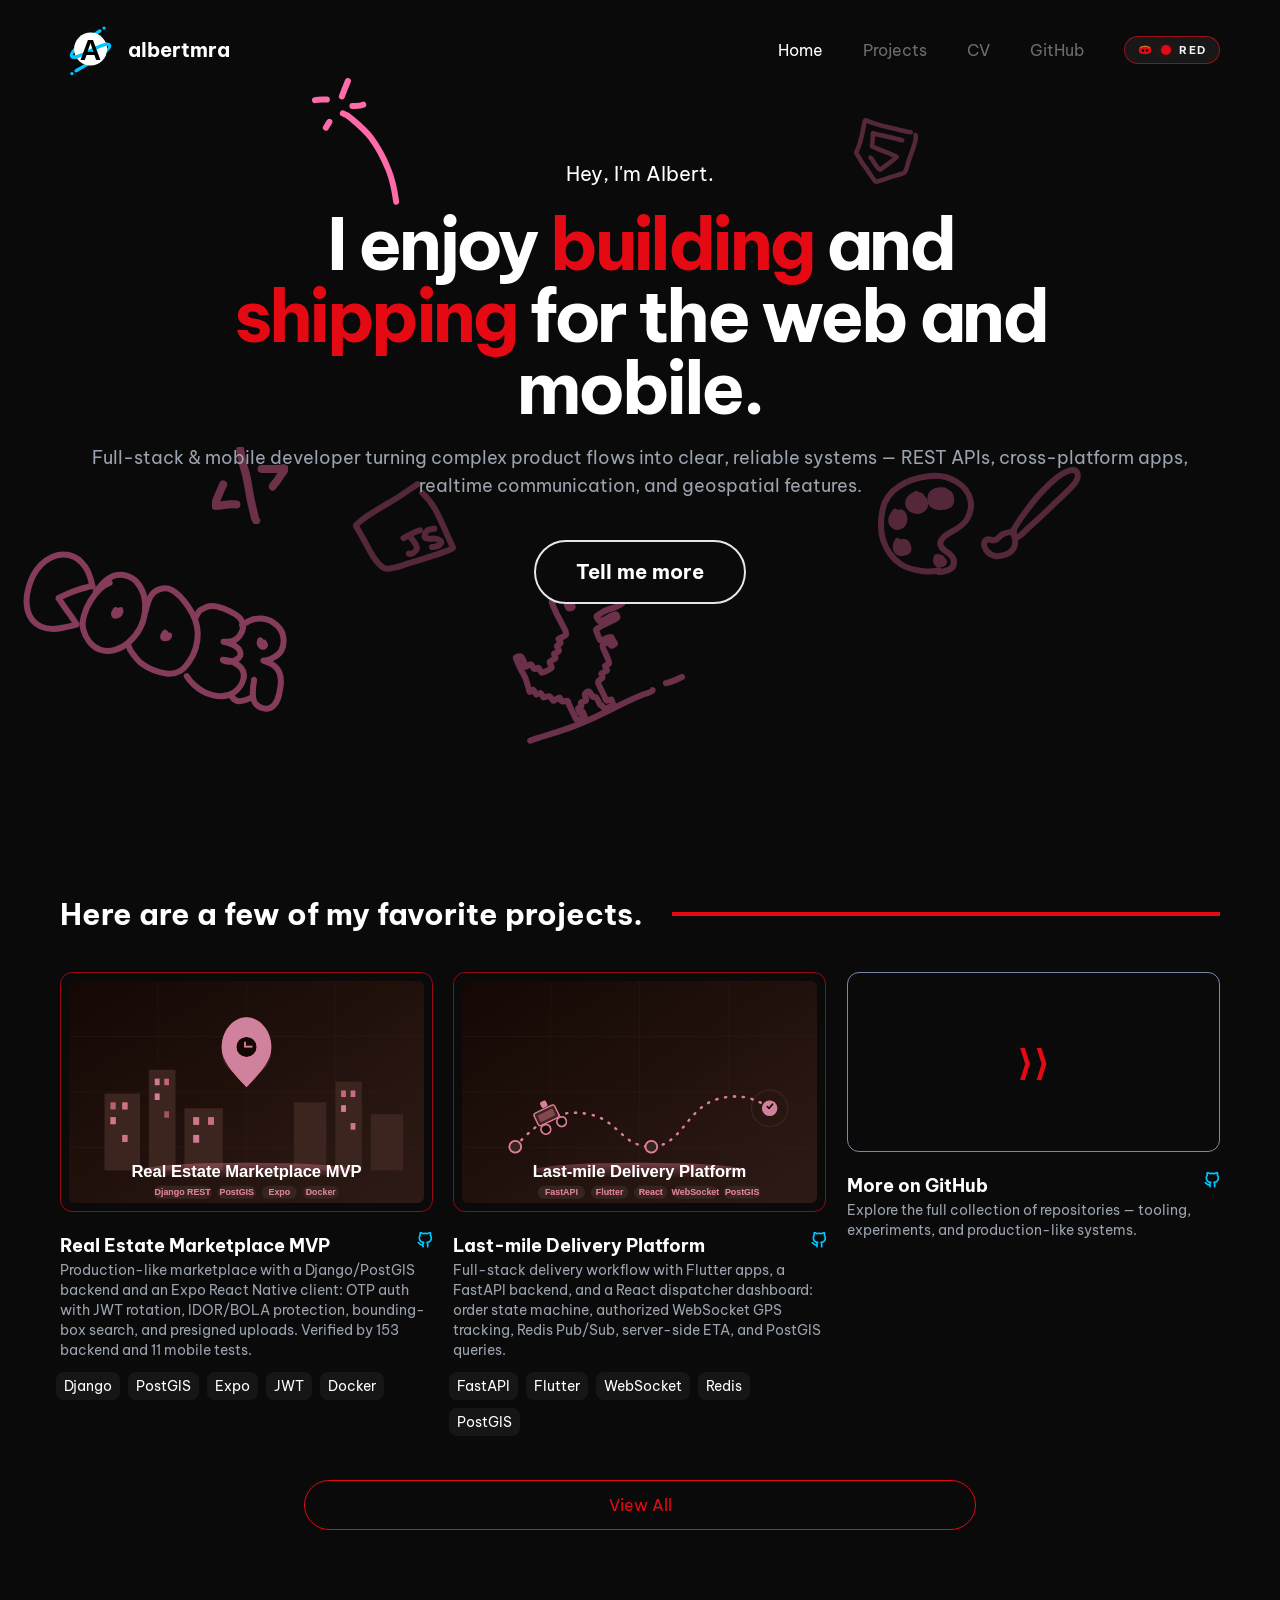
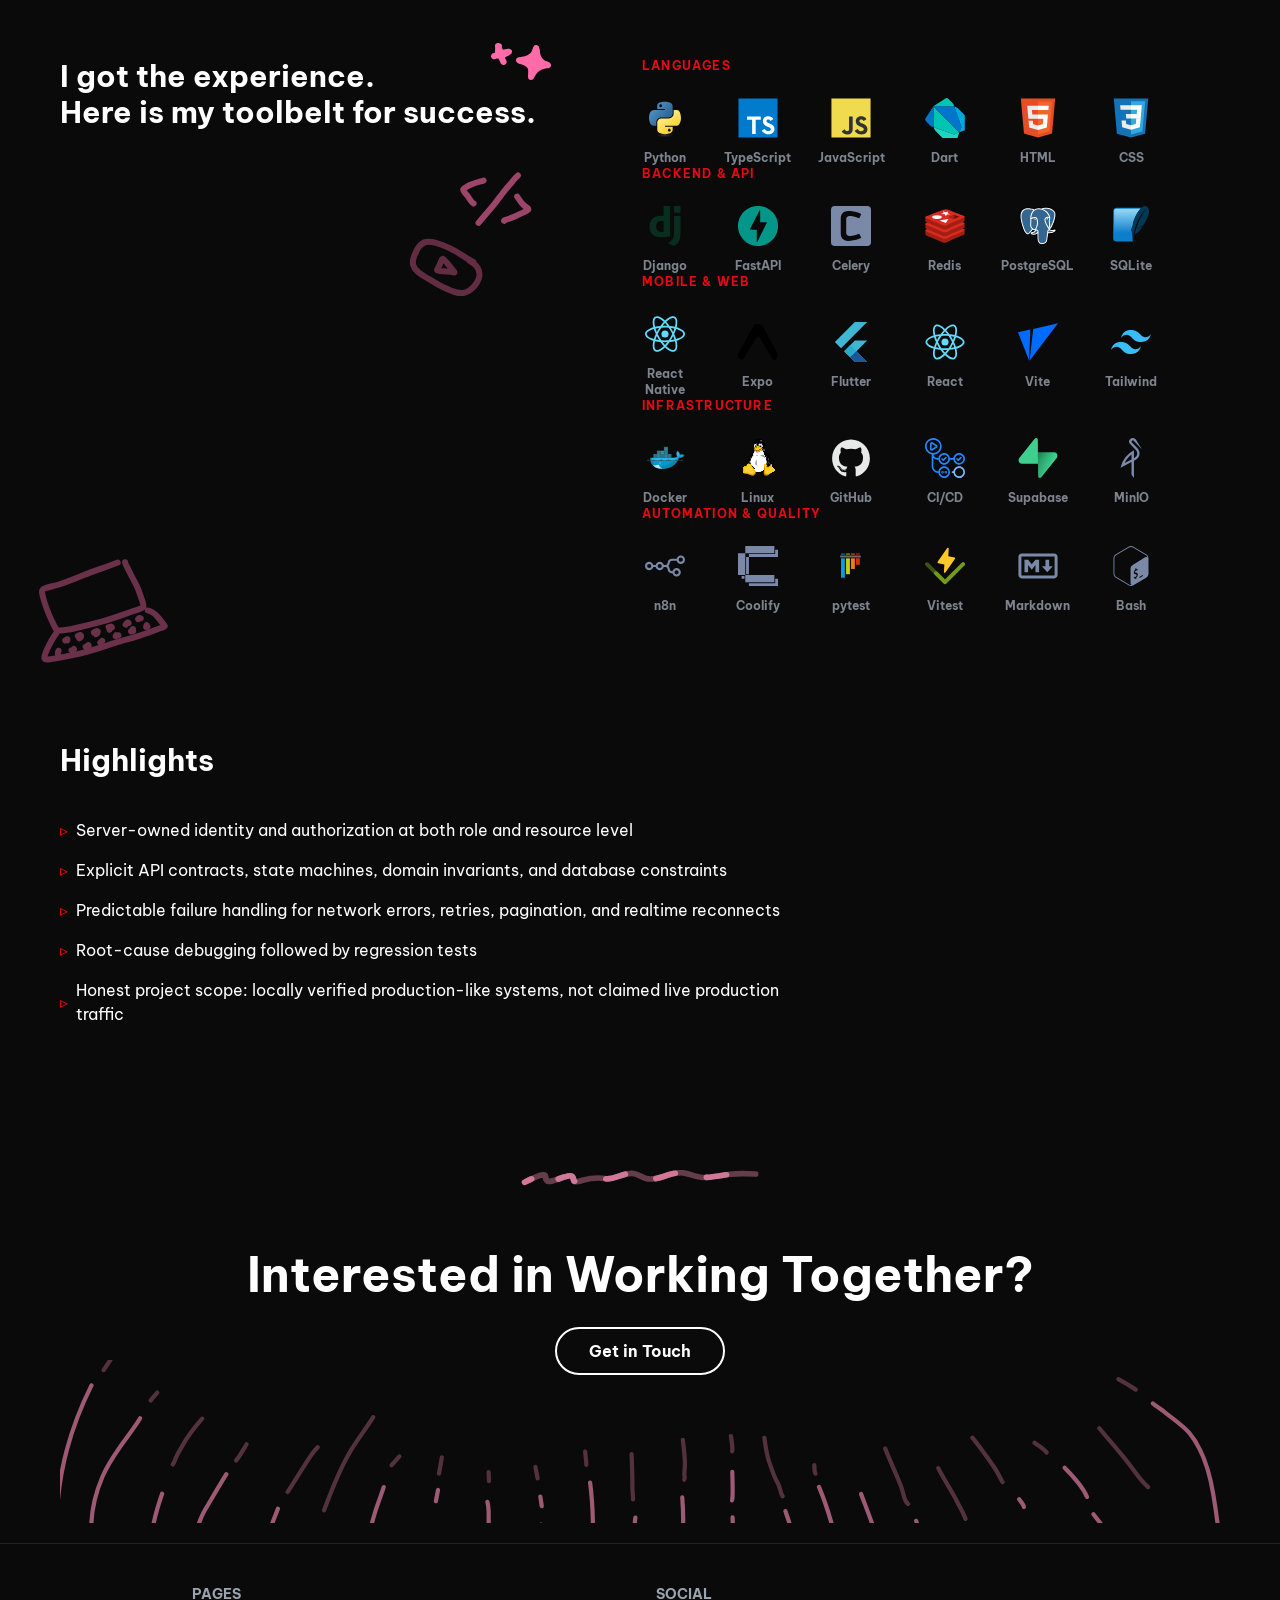
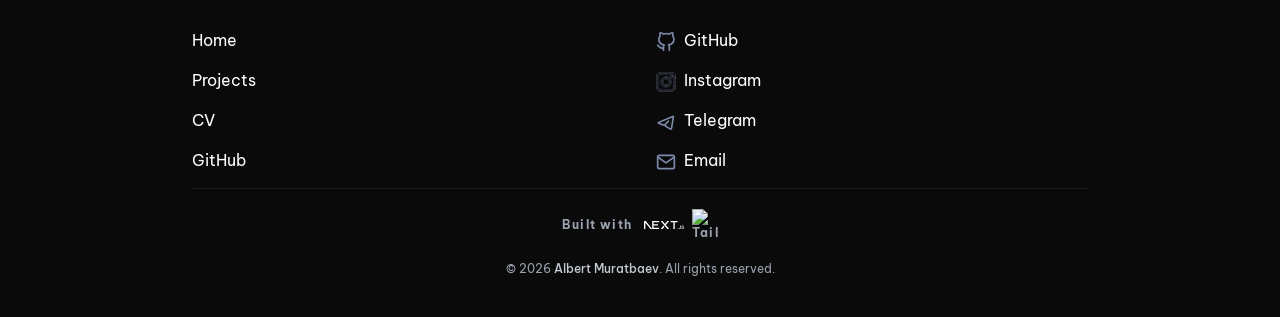
==== commit 525d79c8: "Change theme to Deadpool red with blue toggle" ====
--- a/index.html
+++ b/index.html
@@ -8,6 +8,8 @@
   <link rel="icon" type="image/png" sizes="32x32" href="static/favicon/favicon-32x32.png">
   <link rel="icon" type="image/png" sizes="16x16" href="static/favicon/favicon-16x16.png">
   <link rel="manifest" href="static/favicon/site.webmanifest">
+  <link rel="icon" type="image/svg+xml" media="(prefers-color-scheme: dark)" href="static/favicon/favicon-red.svg" id="favLink1">
+  <link rel="icon" type="image/svg+xml" media="(prefers-color-scheme: light)" href="static/favicon/favicon-blue.svg" id="favLink2">
   <meta name="title" content="Albert Muratbaev — Full-stack &amp; Mobile Developer">
   <meta name="description" content="I'm Albert — a full-stack and mobile developer turning complex product flows into clear, reliable systems with Python, Django, FastAPI, React Native, and Flutter.">
   <meta property="og:type" content="website">
@@ -16,6 +18,9 @@
   <meta property="twitter:card" content="summary">
   <meta property="twitter:title" content="Albert Muratbaev — Full-stack &amp; Mobile Developer">
   <meta property="twitter:description" content="I'm Albert — a full-stack and mobile developer turning complex product flows into clear, reliable systems with Python, Django, FastAPI, React Native, and Flutter.">
+  <link rel="icon" type="image/svg+xml" href="static/favicon/favicon-red.svg" id="themeFavicon">
+  <link rel="preload" as="image" href="static/favicon/favicon-blue.svg">
+  <meta name="theme-color" id="metaThemeColor" content="#0a0a0a">
   <link rel="preload" as="image" href="static/logos/logo_no_text.svg">
   <link rel="preload" as="image" href="static/doodles/hero/html.svg">
   <link rel="preload" as="image" href="static/doodles/hero/coder.svg">
@@ -26,6 +31,21 @@
   <link rel="preload" as="image" href="static/projects/last-mile-delivery.svg">
   <link rel="stylesheet" href="_next/static/chunks/e24ef282d7aafded.css">
   <link rel="stylesheet" href="static/brand.css">
+  <script>
+    /* Theme boot before first paint: applies html.theme-red, syncs favicon and
+       meta theme-color. Default: Deadpool Red. All paths are relative so it
+       works on GitHub Pages project sites. */
+    (function () {
+      var theme = 'red';
+      try { if (localStorage.getItem('theme') === 'blue') theme = 'blue'; } catch (e) {}
+      var root = document.documentElement;
+      if (theme === 'red') root.classList.add('theme-red');
+      var fav = document.getElementById('themeFavicon');
+      if (fav) fav.href = 'static/favicon/favicon-' + (theme === 'red' ? 'red' : 'blue') + '.svg';
+      var meta = document.getElementById('metaThemeColor');
+      if (meta) meta.setAttribute('content', theme === 'red' ? '#0a0a0a' : '#000a1f');
+    })();
+  </script>
 </head>
 <body>
   <div class="w-full m-auto flex flex-col items-center justify-center min-h-screen opening-box-animate-paddin text-white overflow-hidden md:overflow-visible" style="max-width:1200px">
@@ -37,15 +57,19 @@
           <li class="list-none font-bold text-lg cursor-pointer">
             <a href="index.html">
               <span class="font-black text-xl flex items-center">
-                <img class="mr-2 transform hover:rotate-360 hover:scale-75 transition-transform duration-500" src="static/logos/logo_no_text.svg" width="60" alt="albertmra logo">
+                <span class="logo3d-wrap"><img class="mr-2 logo3d transform hover:rotate-360 hover:scale-75 transition-transform duration-500" src="static/logos/logo_no_text.svg" width="60" alt="albertmra logo"></span>
                 <span class="hover:text-fun-pink hover:-mt-2 transition-all duration-500 hover:duration-100">a</span><span class="hover:text-fun-pink hover:-mt-2 transition-all duration-500 hover:duration-100">l</span><span class="hover:text-fun-pink hover:-mt-2 transition-all duration-500 hover:duration-100">b</span><span class="hover:text-fun-pink hover:-mt-2 transition-all duration-500 hover:duration-100">e</span><span class="hover:text-fun-pink hover:-mt-2 transition-all duration-500 hover:duration-100">r</span><span class="hover:text-fun-pink hover:-mt-2 transition-all duration-500 hover:duration-100">t</span><span class="hover:text-fun-pink hover:-mt-2 transition-all duration-500 hover:duration-100">m</span><span class="hover:text-fun-pink hover:-mt-2 transition-all duration-500 hover:duration-100">r</span><span class="hover:text-fun-pink hover:-mt-2 transition-all duration-500 hover:duration-100">a</span>
               </span>
             </a>
           </li>
           <ul class="flex items-center space-x-10">
             <li class="list-none text-white opacity-100"><a href="index.html">Home</a></li>
+            <li class="list-none text-white opacity-40 hover:opacity-100 transition-opacity"><a href="projects.html">Projects</a></li>
+            <li class="list-none text-white opacity-40 hover:opacity-100 transition-opacity"><a href="cv.html">CV</a></li>
             <li class="list-none text-white opacity-40 hover:opacity-100 transition-opacity"><a href="https://github.com/maratbeknyazov/" target="_blank" rel="noreferrer">GitHub</a></li>
-            <li class="list-none text-white opacity-40 hover:opacity-100 transition-opacity"><a href="projects.html">Projects</a></li>
+            <li class="list-none">
+              <button class="theme-toggle" type="button" role="switch" aria-checked="false" aria-label="Theme: Deadpool Red — activate Original Blue" title="Switch theme"><span class="tt-face tt-face-red" aria-hidden="true"><svg width="16" height="16" viewBox="0 0 64 64" fill="none" xmlns="http://www.w3.org/2000/svg"><path d="M8 24C14 12 50 12 56 24C57 26 57 38 56 40C50 52 14 52 8 40C7 38 7 26 8 24Z" fill="#e50914"/><circle cx="24" cy="34" r="5" fill="#0a0a0a"/><circle cx="40" cy="34" r="5" fill="#0a0a0a"/><path d="M14 22C22 15 42 15 50 22" stroke="#c29b38" stroke-width="4" stroke-linecap="round"/></svg></span><span class="tt-face tt-face-blue" aria-hidden="true"><svg width="16" height="16" viewBox="0 0 64 64" fill="none" xmlns="http://www.w3.org/2000/svg"><path d="M32 6L56 14V32C56 47 45 55 32 60C19 55 8 47 8 32V14Z" fill="#00c7ff"/><circle cx="32" cy="33" r="7" fill="#000a1f"/></svg></span><span class="tt-dot" aria-hidden="true"></span><span class="tt-label">Red</span></button>
+            </li>
           </ul>
         </nav>
       </div>
@@ -57,20 +81,24 @@
             <li class="list-none font-bold text-lg">
               <a href="index.html">
                 <span class="font-black text-xl flex items-center">
-                  <img class="mr-2" src="static/logos/logo_no_text.svg" width="44" alt="albertmra logo">
+                  <span class="logo3d-wrap"><img class="mr-2 logo3d" src="static/logos/logo_no_text.svg" width="44" alt="albertmra logo"></span>
                   <span class="hover:text-fun-pink hover:-mt-2 transition-all duration-500 hover:duration-100">a</span><span class="hover:text-fun-pink hover:-mt-2 transition-all duration-500 hover:duration-100">l</span><span class="hover:text-fun-pink hover:-mt-2 transition-all duration-500 hover:duration-100">b</span><span class="hover:text-fun-pink hover:-mt-2 transition-all duration-500 hover:duration-100">e</span><span class="hover:text-fun-pink hover:-mt-2 transition-all duration-500 hover:duration-100">r</span><span class="hover:text-fun-pink hover:-mt-2 transition-all duration-500 hover:duration-100">t</span><span class="hover:text-fun-pink hover:-mt-2 transition-all duration-500 hover:duration-100">m</span><span class="hover:text-fun-pink hover:-mt-2 transition-all duration-500 hover:duration-100">r</span><span class="hover:text-fun-pink hover:-mt-2 transition-all duration-500 hover:duration-100">a</span>
                 </span>
               </a>
             </li>
-            <button class="burger-btn" aria-label="Toggle menu" aria-expanded="false" type="button">
+            <div class="flex items-center" style="gap:14px;z-index:102">
+              <button class="theme-toggle" type="button" role="switch" aria-checked="false" aria-label="Theme: Deadpool Red — activate Original Blue" title="Switch theme"><span class="tt-face tt-face-red" aria-hidden="true"><svg width="16" height="16" viewBox="0 0 64 64" fill="none" xmlns="http://www.w3.org/2000/svg"><path d="M8 24C14 12 50 12 56 24C57 26 57 38 56 40C50 52 14 52 8 40C7 38 7 26 8 24Z" fill="#e50914"/><circle cx="24" cy="34" r="5" fill="#0a0a0a"/><circle cx="40" cy="34" r="5" fill="#0a0a0a"/><path d="M14 22C22 15 42 15 50 22" stroke="#c29b38" stroke-width="4" stroke-linecap="round"/></svg></span><span class="tt-face tt-face-blue" aria-hidden="true"><svg width="16" height="16" viewBox="0 0 64 64" fill="none" xmlns="http://www.w3.org/2000/svg"><path d="M32 6L56 14V32C56 47 45 55 32 60C19 55 8 47 8 32V14Z" fill="#00c7ff"/><circle cx="32" cy="33" r="7" fill="#000a1f"/></svg></span><span class="tt-dot" aria-hidden="true"></span><span class="tt-label">Red</span></button>
+              <button class="burger-btn" aria-label="Toggle menu" aria-expanded="false" type="button">
               <svg class="burger-icon icon-open" width="26" height="26" viewBox="0 0 24 24" fill="none" stroke="currentColor" stroke-width="1.8" stroke-linecap="round"><path d="M3 7h18"/><path d="M3 12h18"/><path d="M3 17h18"/></svg>
               <svg class="burger-icon icon-close" width="26" height="26" viewBox="0 0 24 24" fill="none" stroke="currentColor" stroke-width="1.8" stroke-linecap="round"><path d="M18 6L6 18"/><path d="M6 6l12 12"/></svg>
             </button>
+            </div>
           </div>
         </nav>
         <div class="mobile-menu" id="mobileMenu">
           <a href="index.html">Home</a>
           <a href="projects.html">Projects</a>
+          <a href="cv.html">CV</a>
           <a href="https://github.com/maratbeknyazov/" target="_blank" rel="noreferrer">GitHub</a>
           <a href="mailto:maratbeknyazov@gmail.com">Email</a>
         </div>
@@ -95,12 +123,70 @@
             }
           });
         })();
+
+        /* Theme switcher: toggles html.theme-red, persists to localStorage["theme"],
+           and syncs all toggle buttons (desktop + mobile), the favicon and the
+           meta theme-color. The .theme-anim class enables the cross-fade
+           transitions only while switching. */
+        (function () {
+          var btns = document.querySelectorAll('.theme-toggle');
+          function apply(theme) {
+            var isRed = theme !== 'blue';
+            document.documentElement.classList.toggle('theme-red', isRed);
+            var fav = document.getElementById('themeFavicon');
+            if (fav) fav.href = 'static/favicon/favicon-' + (isRed ? 'red' : 'blue') + '.svg';
+            var meta = document.getElementById('metaThemeColor');
+            if (meta) meta.setAttribute('content', isRed ? '#0a0a0a' : '#000a1f');
+            btns.forEach(function (btn) {
+              btn.classList.toggle('is-red', isRed);
+              btn.classList.toggle('is-blue', !isRed);
+              btn.setAttribute('aria-checked', isRed ? 'true' : 'false');
+              btn.setAttribute('aria-label', isRed ? 'Theme: Deadpool Red — activate Original Blue' : 'Theme: Original Blue — activate Deadpool Red');
+              var label = btn.querySelector('.tt-label');
+              if (label) label.textContent = isRed ? 'Red' : 'Blue';
+            });
+          }
+          apply(document.documentElement.classList.contains('theme-red') ? 'red' : 'blue');
+          btns.forEach(function (btn) {
+            btn.addEventListener('click', function () {
+              var next = document.documentElement.classList.contains('theme-red') ? 'blue' : 'red';
+              document.documentElement.classList.add('theme-anim');
+              apply(next);
+              try { localStorage.setItem('theme', next); } catch (e) {}
+              window.setTimeout(function () { document.documentElement.classList.remove('theme-anim'); }, 600);
+            });
+          });
+        })();
+
+        /* 3D tilt for project cards: desktop pointers only. The card leans
+           toward the cursor (max 7deg) and springs back on leave. */
+        (function () {
+          function initTilt() {
+          var cards = document.querySelectorAll('.card-live');
+          cards.forEach(function (card) {
+            card.classList.add('tilt3d', 'is-idle');
+            card.addEventListener('pointermove', function (e) {
+              var r = card.getBoundingClientRect();
+              var rx = ((e.clientY - r.top) / r.height - 0.5) * -10;
+              var ry = ((e.clientX - r.left) / r.width - 0.5) * 10;
+              card.classList.remove('is-idle');
+              card.style.transform = 'perspective(800px) rotateX(' + rx.toFixed(2) + 'deg) rotateY(' + ry.toFixed(2) + 'deg)';
+            });
+            card.addEventListener('pointerleave', function () {
+              card.classList.add('is-idle');
+              card.style.transform = '';
+            });
+          });
+          }
+          if (document.readyState === 'loading') document.addEventListener('DOMContentLoaded', initTilt);
+          else initTilt();
+        })();
       </script>
 
       <!-- Hero -->
       <div class="relative heroElem w-full pt-20 pb-40 m-auto flex justify-center text-center flex-col items-center z-1" style="max-width:1200px">
         <p class="text-xl mb-5">Hey, I&#x27;m Albert.</p>
-        <h1 class="heroTitle inline-block max-w-2xl lg:max-w-4xl w-auto relative text-5xl md:text-6xl lg:text-7xl tracking-tighter mb-5 font-bold heroShinyBg">I enjoy <span class="heroShiny1 text-fun-pink">building</span> and <span class="heroShiny2 text-fun-pink">shipping</span> for the web and mobile.<img class="sqD squiggle-hero-html w-16 top-[-90px] right-[5%] sm:top-[-90px] sm:right-[170px]" style="animation-delay:0.1s" src="static/doodles/hero/html.svg" alt=""><img class="sqD squiggle-hero-nextjs hidden top-[75px] right-0 w-11" style="animation-delay:0.2s" src="static/doodles/hero/nextjs.svg" alt=""><img class="sqD hidden sm:block bottom-[-340px] left-[-180px]" style="animation-delay:0.4s" src="static/doodles/hero/coder.svg" alt=""><img class="sqD hidden sm:block left-[100px] lg:left-[160px] bottom-[-150px]" style="animation-delay:0.5s" src="static/doodles/hero/js.svg" alt=""><img class="sqD bottom-[-320px] right-[65%] sm:right-[45%]" style="animation-delay:0.6s" src="static/doodles/hero/dino.svg" alt=""><img class="sqD right-[-60px] sm:right-0 bottom-[-180px] lg:[5%]" style="animation-delay:0.7s" src="static/doodles/hero/paintbrush.svg" alt=""><img class="sqD squiggle-hero-pop1 hidden sm:block sm:top-[-130px] sm:left-[15%] lg:top-[-130px] lg:left-[120px]" src="static/doodles/hero/pop1.svg" alt=""><img class="sqD left-[-35px] bottom-[-85px] sm:bottom-[-100px] sm:left-5 opacity-40" style="animation-delay:0.9s" src="static/doodles/hero/code.svg" alt=""></h1>
+        <h1 class="heroTitle inline-block max-w-2xl lg:max-w-4xl w-auto relative text-5xl md:text-6xl lg:text-7xl tracking-tighter mb-5 font-bold heroShinyBg">I enjoy <span class="heroShiny1 text-fun-pink" data-text="building">building</span> and <span class="heroShiny2 text-fun-pink" data-text="shipping">shipping</span> for the web and mobile.<img class="sqD squiggle-hero-html w-16 top-[-90px] right-[5%] sm:top-[-90px] sm:right-[170px]" style="animation-delay:0.1s" src="static/doodles/hero/html.svg" alt=""><img class="sqD squiggle-hero-nextjs hidden top-[75px] right-0 w-11" style="animation-delay:0.2s" src="static/doodles/hero/nextjs.svg" alt=""><img class="sqD hidden sm:block bottom-[-340px] left-[-180px]" style="animation-delay:0.4s" src="static/doodles/hero/coder.svg" alt=""><img class="sqD hidden sm:block left-[100px] lg:left-[160px] bottom-[-150px]" style="animation-delay:0.5s" src="static/doodles/hero/js.svg" alt=""><img class="sqD bottom-[-320px] right-[65%] sm:right-[45%]" style="animation-delay:0.6s" src="static/doodles/hero/dino.svg" alt=""><img class="sqD right-[-60px] sm:right-0 bottom-[-180px] lg:[5%]" style="animation-delay:0.7s" src="static/doodles/hero/paintbrush.svg" alt=""><img class="sqD squiggle-hero-pop1 hidden sm:block sm:top-[-130px] sm:left-[15%] lg:top-[-130px] lg:left-[120px]" src="static/doodles/hero/pop1.svg" alt=""><img class="sqD left-[-35px] bottom-[-85px] sm:bottom-[-100px] sm:left-5 opacity-40" style="animation-delay:0.9s" src="static/doodles/hero/code.svg" alt=""></h1>
         <p class="text-fun-gray text-lg max-w-xl mx-auto mb-10">Full-stack &amp; mobile developer turning complex product flows into clear, reliable systems — REST APIs, cross-platform apps, realtime communication, and geospatial features.</p>
         <a href="#learnmore"><div class="cursor-pointer font-bold whitespace-nowrap px-10 py-4 text-fun-white border-2 text-xl rounded-full border-fun-white bg-bg hover:bg-fun-pink hover:text-white hover:border-fun-pink transition-colors">Tell me more</div></a>
       </div>
@@ -184,25 +270,57 @@
         <!-- Toolbelt -->
         <div class="flex flex-col md:flex-row justify-between relative">
           <h2 class="relative text-3xl w-full text-center md:text-left font-bold md:max-w-lg mb-10 md:mr-10 md:mb-0 md:w-max mr-0">I got the experience.<br>Here is my toolbelt for success.<img class="sqD bottom-[-80px] left-[-50px] lg:bottom-[-50px] lg:left-[-35px] z-[-10]" src="static/doodles/skills/laptop.svg" alt=""><img class="sqD hidden md:block top-[140px] right-0 lg:top-[105px]" src="static/doodles/skills/coding.svg" alt=""><img class="sqD hidden md:block top-[200px] right-[50px] lg:top-[170px] lg:right-[50px]" src="static/doodles/skills/youtube.svg" alt=""><img class="sqD top-[-15px] right-[-15px]" src="static/doodles/skills/fillStar.svg" alt=""></h2>
-          <div class="relative max-w-lg w-full mx-auto md:mx-none grid gap-x-8 gap-y-12 sm:gap-8 md:gap-12 grid-cols-3 sm:grid-cols-6 items-center place-content-center">
-            <div title="Python" class="w-10 mx-auto flex items-center flex-col justify-center"><img src="gh/devicons/devicon/icons/python/python-original.svg" alt="Python"><p class="text-xs text-fun-gray font-bold mt-3 opacity-80">Python</p></div>
-            <div title="Django" class="w-10 mx-auto flex items-center flex-col justify-center"><img src="gh/devicons/devicon/icons/django/django-plain.svg" alt="Django"><p class="text-xs text-fun-gray font-bold mt-3 opacity-80">Django</p></div>
-            <div title="FastAPI" class="w-10 mx-auto flex items-center flex-col justify-center"><img src="gh/devicons/devicon/icons/fastapi/fastapi-original.svg" alt="FastAPI"><p class="text-xs text-fun-gray font-bold mt-3 opacity-80">FastAPI</p></div>
-            <div title="TypeScript" class="w-10 mx-auto flex items-center flex-col justify-center"><img src="gh/devicons/devicon/icons/typescript/typescript-original.svg" alt="TypeScript"><p class="text-xs text-fun-gray font-bold mt-3 opacity-80">TypeScript</p></div>
-            <div title="JavaScript" class="w-10 mx-auto flex items-center flex-col justify-center"><img src="gh/devicons/devicon/icons/javascript/javascript-original.svg" alt="JavaScript"><p class="text-xs text-fun-gray font-bold mt-3 opacity-80">JavaScript</p></div>
-            <div title="React" class="w-10 mx-auto flex items-center flex-col justify-center"><img src="gh/devicons/devicon/icons/react/react-original.svg" alt="React"><p class="text-xs text-fun-gray font-bold mt-3 opacity-80">React</p></div>
-            <div title="React Native" class="w-10 mx-auto flex items-center flex-col justify-center"><img src="gh/devicons/devicon/icons/reactnative/reactnative-original.svg" alt="React Native"><p class="text-xs text-fun-gray font-bold mt-3 opacity-80">React Native</p></div>
-            <div title="Flutter" class="w-10 mx-auto flex items-center flex-col justify-center"><img src="gh/devicons/devicon/icons/flutter/flutter-original.svg" alt="Flutter"><p class="text-xs text-fun-gray font-bold mt-3 opacity-80">Flutter</p></div>
-            <div title="PostgreSQL" class="w-10 mx-auto flex items-center flex-col justify-center"><img src="gh/devicons/devicon/icons/postgresql/postgresql-original.svg" alt="PostgreSQL"><p class="text-xs text-fun-gray font-bold mt-3 opacity-80">PostgreSQL</p></div>
-            <div title="Redis" class="w-10 mx-auto flex items-center flex-col justify-center"><img src="gh/devicons/devicon/icons/redis/redis-original.svg" alt="Redis"><p class="text-xs text-fun-gray font-bold mt-3 opacity-80">Redis</p></div>
-            <div title="Docker" class="w-10 mx-auto flex items-center flex-col justify-center"><img src="gh/devicons/devicon/icons/docker/docker-original.svg" alt="Docker"><p class="text-xs text-fun-gray font-bold mt-3 opacity-80">Docker</p></div>
-            <div title="GraphQL" class="w-10 mx-auto flex items-center flex-col justify-center"><img src="gh/devicons/devicon/icons/graphql/graphql-plain.svg" alt="GraphQL"><p class="text-xs text-fun-gray font-bold mt-3 opacity-80">GraphQL</p></div>
-            <div title="Git" class="w-10 mx-auto flex items-center flex-col justify-center"><img src="gh/devicons/devicon/icons/git/git-original.svg" alt="Git"><p class="text-xs text-fun-gray font-bold mt-3 opacity-80">Git</p></div>
-            <div title="GitHub" class="w-10 mx-auto flex items-center flex-col justify-center"><img src="gh/devicons/devicon/icons/github/github-original.svg" alt="GitHub"><p class="text-xs text-fun-gray font-bold mt-3 opacity-80">GitHub</p></div>
-            <div title="Cypress" class="w-10 mx-auto flex items-center flex-col justify-center"><img src="gh/devicons/devicon/icons/cypress/cypress-original.svg" alt="Cypress"><p class="text-xs text-fun-gray font-bold mt-3 opacity-80">Cypress</p></div>
-            <div title="Figma" class="w-10 mx-auto flex items-center flex-col justify-center"><img src="gh/devicons/devicon/icons/figma/figma-original.svg" alt="Figma"><p class="text-xs text-fun-gray font-bold mt-3 opacity-80">Figma</p></div>
-            <div title="NextJS" class="w-10 mx-auto flex items-center flex-col justify-center"><img src="gh/devicons/devicon/icons/nextjs/nextjs-original-wordmark.svg" style="filter:invert(1)" alt="NextJS"><p class="text-xs text-fun-gray font-bold mt-3 opacity-80">NextJS</p></div>
-            <div title="TailwindCSS" class="w-10 mx-auto flex items-center flex-col justify-center"><img src="wikipedia/commons/d/d5/Tailwind_CSS_Logo.svg" alt="TailwindCSS"><p class="text-xs text-fun-gray font-bold mt-3 opacity-80">TailwindCSS</p></div>
+          <div class="relative max-w-lg w-full mx-auto md:mx-none">
+            <p class="text-xs font-bold uppercase tracking-widest text-fun-pink text-center md:text-left mb-6">Languages</p>
+            <div class="grid gap-x-8 gap-y-12 sm:gap-8 md:gap-12 grid-cols-3 sm:grid-cols-6 items-center place-content-center">
+            <!-- Languages -->
+            <div class="tip" data-tip="Основной язык" title="Python"><div class="w-10 mx-auto flex items-center flex-col justify-center"><img src="gh/devicons/devicon/icons/python/python-original.svg" alt="Python"><p class="text-xs text-fun-gray font-bold mt-3 opacity-80">Python</p></div></div>
+            <div class="tip" data-tip="Основной стек" title="TypeScript"><div class="w-10 mx-auto flex items-center flex-col justify-center"><img src="gh/devicons/devicon/icons/typescript/typescript-original.svg" alt="TypeScript"><p class="text-xs text-fun-gray font-bold mt-3 opacity-80">TypeScript</p></div></div>
+            <div class="tip" data-tip="Frontend и скрипты" title="JavaScript"><div class="w-10 mx-auto flex items-center flex-col justify-center"><img src="gh/devicons/devicon/icons/javascript/javascript-original.svg" alt="JavaScript"><p class="text-xs text-fun-gray font-bold mt-3 opacity-80">JavaScript</p></div></div>
+            <div class="tip" data-tip="Flutter-приложения" title="Dart"><div class="w-10 mx-auto flex items-center flex-col justify-center"><img src="gh/devicons/devicon/icons/dart/dart-original.svg" alt="Dart"><p class="text-xs text-fun-gray font-bold mt-3 opacity-80">Dart</p></div></div>
+            <div class="tip" data-tip="Разметка" title="HTML"><div class="w-10 mx-auto flex items-center flex-col justify-center"><img src="gh/devicons/devicon/icons/html5/html5-original.svg" alt="HTML"><p class="text-xs text-fun-gray font-bold mt-3 opacity-80">HTML</p></div></div>
+            <div class="tip" data-tip="Стилизация" title="CSS"><div class="w-10 mx-auto flex items-center flex-col justify-center"><img src="gh/devicons/devicon/icons/css3/css3-original.svg" alt="CSS"><p class="text-xs text-fun-gray font-bold mt-3 opacity-80">CSS</p></div></div>
+            </div>
+            <p class="text-xs font-bold uppercase tracking-widest text-fun-pink text-center md:text-left mb-6 mt-12">Backend &amp; API</p>
+            <div class="grid gap-x-8 gap-y-12 sm:gap-8 md:gap-12 grid-cols-3 sm:grid-cols-6 items-center place-content-center">
+            <!-- Backend & API -->
+            <div class="tip" data-tip="Основной фреймворк" title="Django"><div class="w-10 mx-auto flex items-center flex-col justify-center"><img src="gh/devicons/devicon/icons/django/django-plain.svg" alt="Django"><p class="text-xs text-fun-gray font-bold mt-3 opacity-80">Django</p></div></div>
+            <div class="tip" data-tip="Асинхронные API" title="FastAPI"><div class="w-10 mx-auto flex items-center flex-col justify-center"><img src="gh/devicons/devicon/icons/fastapi/fastapi-original.svg" alt="FastAPI"><p class="text-xs text-fun-gray font-bold mt-3 opacity-80">FastAPI</p></div></div>
+            <div class="tip" data-tip="Фоновые задачи" title="Celery"><div class="w-10 mx-auto flex items-center flex-col justify-center"><img src="gh/devicons/devicon/icons/celery/celery-original.svg" alt="Celery"><p class="text-xs text-fun-gray font-bold mt-3 opacity-80">Celery</p></div></div>
+            <div class="tip" data-tip="Кэш и Pub/Sub" title="Redis"><div class="w-10 mx-auto flex items-center flex-col justify-center"><img src="gh/devicons/devicon/icons/redis/redis-original.svg" alt="Redis"><p class="text-xs text-fun-gray font-bold mt-3 opacity-80">Redis</p></div></div>
+            <div class="tip" data-tip="PostGIS, геозапросы" title="PostgreSQL"><div class="w-10 mx-auto flex items-center flex-col justify-center"><img src="gh/devicons/devicon/icons/postgresql/postgresql-original.svg" alt="PostgreSQL"><p class="text-xs text-fun-gray font-bold mt-3 opacity-80">PostgreSQL</p></div></div>
+            <div class="tip" data-tip="Локальные БД" title="SQLite"><div class="w-10 mx-auto flex items-center flex-col justify-center"><img src="gh/devicons/devicon/icons/sqlite/sqlite-original.svg" alt="SQLite"><p class="text-xs text-fun-gray font-bold mt-3 opacity-80">SQLite</p></div></div>
+            </div>
+            <p class="text-xs font-bold uppercase tracking-widest text-fun-pink text-center md:text-left mb-6 mt-12">Mobile &amp; Web</p>
+            <div class="grid gap-x-8 gap-y-12 sm:gap-8 md:gap-12 grid-cols-3 sm:grid-cols-6 items-center place-content-center">
+            <!-- Mobile & Web -->
+            <div class="tip" data-tip="Кроссплатформенные приложения" title="React Native"><div class="w-10 mx-auto flex items-center flex-col justify-center"><img src="gh/devicons/devicon/icons/reactnative/reactnative-original.svg" alt="React Native"><p class="text-xs text-fun-gray font-bold mt-3 opacity-80">React Native</p></div></div>
+            <div class="tip" data-tip="Мобильная сборка и роутинг" title="Expo"><div class="w-10 mx-auto flex items-center flex-col justify-center"><img src="gh/devicons/devicon/icons/expo/expo-original.svg" alt="Expo"><p class="text-xs text-fun-gray font-bold mt-3 opacity-80">Expo</p></div></div>
+            <div class="tip" data-tip="BLoC, Clean Architecture" title="Flutter"><div class="w-10 mx-auto flex items-center flex-col justify-center"><img src="gh/devicons/devicon/icons/flutter/flutter-original.svg" alt="Flutter"><p class="text-xs text-fun-gray font-bold mt-3 opacity-80">Flutter</p></div></div>
+            <div class="tip" data-tip="Дашборды" title="React"><div class="w-10 mx-auto flex items-center flex-col justify-center"><img src="gh/devicons/devicon/icons/react/react-original.svg" alt="React"><p class="text-xs text-fun-gray font-bold mt-3 opacity-80">React</p></div></div>
+            <div class="tip" data-tip="Сборка фронтенда" title="Vite"><div class="w-10 mx-auto flex items-center flex-col justify-center"><img src="gh/devicons/devicon/icons/vite/vite-original.svg" alt="Vite"><p class="text-xs text-fun-gray font-bold mt-3 opacity-80">Vite</p></div></div>
+            <div class="tip" data-tip="Утилити-стили" title="Tailwind CSS"><div class="w-10 mx-auto flex items-center flex-col justify-center"><img src="gh/devicons/devicon/icons/tailwindcss/tailwindcss-original.svg" alt="Tailwind CSS"><p class="text-xs text-fun-gray font-bold mt-3 opacity-80">Tailwind</p></div></div>
+            </div>
+            <p class="text-xs font-bold uppercase tracking-widest text-fun-pink text-center md:text-left mb-6 mt-12">Infrastructure</p>
+            <div class="grid gap-x-8 gap-y-12 sm:gap-8 md:gap-12 grid-cols-3 sm:grid-cols-6 items-center place-content-center">
+            <!-- Infrastructure -->
+            <div class="tip" data-tip="Контейнеры и Compose" title="Docker"><div class="w-10 mx-auto flex items-center flex-col justify-center"><img src="gh/devicons/devicon/icons/docker/docker-original.svg" alt="Docker"><p class="text-xs text-fun-gray font-bold mt-3 opacity-80">Docker</p></div></div>
+            <div class="tip" data-tip="Ubuntu, SSH" title="Linux"><div class="w-10 mx-auto flex items-center flex-col justify-center"><img src="gh/devicons/devicon/icons/linux/linux-original.svg" alt="Linux"><p class="text-xs text-fun-gray font-bold mt-3 opacity-80">Linux</p></div></div>
+            <div class="tip" data-tip="Git-хостинг и вики" title="GitHub"><div class="w-10 mx-auto flex items-center flex-col justify-center"><img src="gh/devicons/devicon/icons/github/github-original.svg" alt="GitHub"><p class="text-xs text-fun-gray font-bold mt-3 opacity-80">GitHub</p></div></div>
+            <div class="tip" data-tip="CI-пайплайны" title="GitHub Actions"><div class="w-10 mx-auto flex items-center flex-col justify-center"><img src="gh/devicons/devicon/icons/githubactions/githubactions-original.svg" alt="GitHub Actions"><p class="text-xs text-fun-gray font-bold mt-3 opacity-80">CI/CD</p></div></div>
+            <div class="tip" data-tip="BaaS и Postgres" title="Supabase"><div class="w-10 mx-auto flex items-center flex-col justify-center"><img src="gh/devicons/devicon/icons/supabase/supabase-original.svg" alt="Supabase"><p class="text-xs text-fun-gray font-bold mt-3 opacity-80">Supabase</p></div></div>
+            <div class="tip" data-tip="S3-совместимое хранилище" title="MinIO / S3"><div class="w-10 mx-auto flex items-center flex-col justify-center"><img src="gh/devicons/devicon/icons/minio/minio-original.svg" alt="MinIO"><p class="text-xs text-fun-gray font-bold mt-3 opacity-80">MinIO</p></div></div>
+            </div>
+            <p class="text-xs font-bold uppercase tracking-widest text-fun-pink text-center md:text-left mb-6 mt-12">Automation &amp; Quality</p>
+            <div class="grid gap-x-8 gap-y-12 sm:gap-8 md:gap-12 grid-cols-3 sm:grid-cols-6 items-center place-content-center">
+            <!-- Automation, testing, docs -->
+            <div class="tip" data-tip="Автоматизация воркфлоу" title="n8n"><div class="w-10 mx-auto flex items-center flex-col justify-center"><img src="gh/devicons/devicon/icons/n8n/n8n-original.svg" alt="n8n"><p class="text-xs text-fun-gray font-bold mt-3 opacity-80">n8n</p></div></div>
+            <div class="tip" data-tip="Self-hosted PaaS" title="Coolify"><div class="w-10 mx-auto flex items-center flex-col justify-center"><img src="gh/devicons/devicon/icons/coolify/coolify-original.svg" alt="Coolify"><p class="text-xs text-fun-gray font-bold mt-3 opacity-80">Coolify</p></div></div>
+            <div class="tip" data-tip="153+ тестов в проектах" title="pytest"><div class="w-10 mx-auto flex items-center flex-col justify-center"><img src="gh/devicons/devicon/icons/pytest/pytest-original.svg" alt="pytest"><p class="text-xs text-fun-gray font-bold mt-3 opacity-80">pytest</p></div></div>
+            <div class="tip" data-tip="Тесты фронтенда" title="Vitest"><div class="w-10 mx-auto flex items-center flex-col justify-center"><img src="gh/devicons/devicon/icons/vitest/vitest-original.svg" alt="Vitest"><p class="text-xs text-fun-gray font-bold mt-3 opacity-80">Vitest</p></div></div>
+            <div class="tip" data-tip="Доки и вики" title="Markdown"><div class="w-10 mx-auto flex items-center flex-col justify-center"><img src="gh/devicons/devicon/icons/markdown/markdown-original.svg" alt="Markdown"><p class="text-xs text-fun-gray font-bold mt-3 opacity-80">Markdown</p></div></div>
+            <div class="tip" data-tip="Скрипты и деплой" title="Bash"><div class="w-10 mx-auto flex items-center flex-col justify-center"><img src="gh/devicons/devicon/icons/bash/bash-original.svg" alt="Bash"><p class="text-xs text-fun-gray font-bold mt-3 opacity-80">Bash</p></div></div>
+            </div>
           </div>
         </div>
 
@@ -238,8 +356,9 @@
           <h4 class="uppercase text-fun-gray text-sm font-bold mb-6">Pages</h4>
           <div class="grid gap-4">
             <div><a href="index.html" class="hover:text-fun-pink transition-colors duration-200">Home</a></div>
+            <div><a href="projects.html" class="hover:text-fun-pink transition-colors duration-200">Projects</a></div>
+            <div><a href="cv.html" class="hover:text-fun-pink transition-colors duration-200">CV</a></div>
             <div><a href="https://github.com/maratbeknyazov/" target="_blank" rel="noreferrer" class="hover:text-fun-pink transition-colors duration-200">GitHub</a></div>
-            <div><a href="projects.html" class="hover:text-fun-pink transition-colors duration-200">Projects</a></div>
           </div>
         </div>
         <div class="text-left mb-5 sm:mb-0">
--- a/static/brand.css
+++ b/static/brand.css
@@ -147,7 +147,7 @@
   position: fixed;
   inset: 0;
   z-index: 90;
-  background: rgb(0 10 31 / 0.98);
+  background: var(--tm-menu-bg);
   display: flex;
   flex-direction: column;
   align-items: center;
@@ -180,9 +180,10 @@
 .mobile-menu.open a:nth-child(2) { transition-delay: 0.1s; }
 .mobile-menu.open a:nth-child(3) { transition-delay: 0.15s; }
 .mobile-menu.open a:nth-child(4) { transition-delay: 0.2s; }
+.mobile-menu.open a:nth-child(5) { transition-delay: 0.25s; }
 .mobile-menu.open a:hover,
 .mobile-menu.open a:focus-visible {
-  color: #00c7ff;
+  color: var(--tm-accent);
   opacity: 1;
 }
 
@@ -213,3 +214,339 @@
     animation: none;
   }
 }
+
+/* ==========================================================================
+   Theme switcher — Deadpool Red (default) <-> Original Blue.
+   The static Tailwind bundle hard-codes the blue palette, so the red theme
+   re-declares exactly the utility classes used in the HTML. Flat colors are
+   driven by CSS variables; the glow animations get red variants (a hue-rotate
+   on the same element would fight the animated filter, so it lives inside the
+   red keyframes). Preference is stored in localStorage["theme"] and applied
+   synchronously in <head> (no flash). Default on first load: Deadpool Red.
+   ========================================================================== */
+:root {
+  --tm-accent: #00c7ff;
+  --tm-accent-deep: #009ac5;
+  --tm-accent-border: rgba(0, 199, 255, 0.6);
+  --tm-accent-glow: rgba(0, 199, 255, 0.28);
+  --tm-bg: rgb(0, 10, 31);
+  --tm-surface: rgb(25, 39, 66);
+  --tm-surface-deep: rgb(0, 15, 46);
+  --tm-line: rgb(0, 15, 46);
+  --tm-line-soft: rgb(25, 39, 66);
+  --tm-muted: rgb(123, 137, 168);
+  --tm-muted-strong: rgb(178, 187, 207);
+  --tm-menu-bg: rgba(0, 10, 31, 0.98);
+}
+html.theme-red {
+  --tm-accent: #e50914; /* scarlet */
+  --tm-accent-deep: #c29b38; /* leather gold */
+  --tm-accent-border: rgba(229, 9, 20, 0.65);
+  --tm-accent-glow: rgba(229, 9, 20, 0.3);
+  --tm-bg: #0a0a0a; /* near-black matte */
+  --tm-surface: #161616;
+  --tm-surface-deep: #0a0a0a;
+  --tm-line: #222222;
+  --tm-line-soft: #1a1a1a;
+  --tm-muted: #9ba3af;
+  --tm-muted-strong: #c6ccd4;
+  --tm-menu-bg: rgba(10, 10, 10, 0.98);
+}
+
+/* Smooth cross-fade between themes; enabled only while switching. */
+html.theme-anim body,
+html.theme-anim body * {
+  transition: background-color 0.45s ease, border-color 0.45s ease, color 0.45s ease,
+    fill 0.45s ease, box-shadow 0.45s ease, filter 0.45s ease, opacity 0.45s ease !important;
+}
+
+/* Deadpool Red overrides for the purged-Tailwind utility classes. */
+html.theme-red body,
+html.theme-red .bg-bg {
+  background-color: var(--tm-bg);
+}
+html.theme-red .text-fun-pink {
+  color: var(--tm-accent);
+}
+html.theme-red .text-fun-pink-light {
+  color: var(--tm-accent-deep);
+}
+html.theme-red .hover\:text-fun-pink:hover {
+  color: var(--tm-accent);
+}
+html.theme-red .hover\:bg-fun-pink:hover {
+  background-color: var(--tm-accent);
+}
+html.theme-red .hover\:border-fun-pink:hover {
+  border-color: var(--tm-accent);
+}
+html.theme-red .bg-fun-pink-dark {
+  background-color: var(--tm-surface);
+}
+html.theme-red .bg-fun-pink-darker,
+html.theme-red .bg-fun-pink-darkerer {
+  background-color: var(--tm-surface-deep);
+}
+html.theme-red .border-fun-pink {
+  border-color: var(--tm-accent);
+}
+html.theme-red .border-fun-pink-dark {
+  border-color: var(--tm-line-soft);
+}
+html.theme-red .border-fun-pink-darker {
+  border-color: var(--tm-line);
+}
+html.theme-red .border-fun-pink-light {
+  border-color: var(--tm-accent-deep);
+}
+html.theme-red .text-fun-gray {
+  color: var(--tm-muted);
+}
+html.theme-red .text-fun-gray-light {
+  color: var(--tm-muted-strong);
+}
+html.theme-red .landingSectionTitle:before {
+  background-color: var(--tm-accent);
+}
+
+/* Glow animations get red variants (the filter/box-shadow live in keyframes).
+   The logo hue-rotate rides inside the glow keyframes so the animated filter
+   and the recolor never fight each other. */
+@keyframes logoGlowRed {
+  0%, 100% { filter: hue-rotate(150deg) saturate(0.85) drop-shadow(0 0 0 rgba(229, 9, 20, 0)); }
+  50% { filter: hue-rotate(150deg) saturate(0.85) drop-shadow(0 0 6px rgba(229, 9, 20, 0.55)); }
+}
+@keyframes cardGlowRed {
+  0%, 100% { box-shadow: 0 0 0 rgba(229, 9, 20, 0); }
+  50% { box-shadow: 0 0 22px rgba(229, 9, 20, 0.3); }
+}
+html.theme-red img[src$="logo_no_text.svg"],
+html.theme-red img[src$="logo_full.svg"] {
+  animation-name: logoFloat, logoGlowRed;
+}
+html.theme-red .card-live {
+  border-color: var(--tm-accent-border);
+  animation-name: cardGlowRed;
+}
+
+/* Hard-coded cyan inside the animated SVG covers: recolor per theme with a
+   filter. Desaturating after the hue shift keeps the dark surfaces neutral
+   (a plain hue-rotate would turn them green). */
+html.theme-red img[src$="real-estate-marketplace.svg"],
+html.theme-red img[src$="last-mile-delivery.svg"] {
+  filter: hue-rotate(150deg) saturate(0.5) brightness(1.05);
+  transition: filter 0.45s ease;
+}
+html.theme-red img[src$="lineBreak.svg"],
+html.theme-red img[src$="fancyLines.svg"] {
+  filter: hue-rotate(150deg) saturate(0.6);
+  transition: filter 0.45s ease;
+}
+
+/* Theme toggle button (desktop nav li + mobile row next to the burger). */
+.theme-toggle {
+  display: inline-flex;
+  position: relative;
+  z-index: 102; /* stay above the fixed mobile-menu overlay (z-90), like the burger */
+  align-items: center;
+  gap: 8px;
+  padding: 5px 12px;
+  background: rgba(255, 255, 255, 0.06);
+  border: 1px solid var(--tm-accent-border);
+  border-radius: 999px;
+  color: #f3f4f6;
+  cursor: pointer;
+  font: inherit;
+  line-height: 1;
+  transition: background-color 0.3s ease, border-color 0.45s ease, transform 0.2s ease;
+}
+.theme-toggle:hover {
+  background: rgba(255, 255, 255, 0.12);
+  transform: translateY(-1px);
+}
+.theme-toggle:focus-visible {
+  outline: 2px solid var(--tm-accent);
+  outline-offset: 2px;
+}
+.theme-toggle .tt-dot {
+  width: 10px;
+  height: 10px;
+  border-radius: 50%;
+  background: var(--tm-accent);
+  box-shadow: 0 0 8px var(--tm-accent-glow);
+  transition: background-color 0.45s ease, box-shadow 0.45s ease;
+}
+.theme-toggle .tt-label {
+  font-size: 11px;
+  font-weight: 700;
+  letter-spacing: 0.14em;
+  text-transform: uppercase;
+  white-space: nowrap;
+}
+.theme-toggle .tt-face {
+  display: none;
+  line-height: 0;
+}
+.theme-toggle.is-red .tt-face-red { display: inline-flex; }
+.theme-toggle.is-blue .tt-face-blue { display: inline-flex; }
+.theme-toggle .tt-face svg { display: block; }
+@media (max-width: 400px) {
+  .theme-toggle {
+    padding: 5px 8px;
+  }
+  .theme-toggle .tt-label {
+    display: none;
+  }
+}
+
+@media (prefers-reduced-motion: reduce) {
+  html.theme-red .card-live,
+  html.theme-red img[src$="logo_no_text.svg"],
+  html.theme-red img[src$="logo_full.svg"] {
+    animation: none;
+  }
+}
+
+/* ==========================================================================
+   Deadpool Red doodles: the hand-drawn SVGs are hard-coded cyan and load
+   through <img>, so they are recolored with a filter on the img element.
+   Hue-rotate maps cyan -> red; saturate/brightness keeps them punchy.
+   ========================================================================== */
+html.theme-red img[src$="doodles/hero/code.svg"],
+html.theme-red img[src$="doodles/hero/coder.svg"],
+html.theme-red img[src$="doodles/hero/dino.svg"],
+html.theme-red img[src$="doodles/hero/html.svg"],
+html.theme-red img[src$="doodles/hero/js.svg"],
+html.theme-red img[src$="doodles/hero/nextjs.svg"],
+html.theme-red img[src$="doodles/hero/paintbrush.svg"],
+html.theme-red img[src$="doodles/hero/pop1.svg"],
+html.theme-red img[src$="doodles/skills/coding.svg"],
+html.theme-red img[src$="doodles/skills/fillStar.svg"],
+html.theme-red img[src$="doodles/skills/laptop.svg"],
+html.theme-red img[src$="doodles/skills/youtube.svg"] {
+  filter: hue-rotate(150deg) saturate(1.1) brightness(1.05);
+  transition: filter 0.45s ease;
+}
+
+/* Hero glitch accent: the compiled bundle never defined heroShinyBg, so the
+   sliced "shiny" spans are driven here with a theme-colored clip-path flicker. */
+.heroShiny1,
+.heroShiny2 {
+  position: relative;
+}
+.heroShiny1::before,
+.heroShiny2::before {
+  content: attr(data-text);
+  position: absolute;
+  inset: 0;
+  color: var(--tm-accent-deep);
+  clip-path: inset(0 0 55% 0);
+  opacity: 0;
+  pointer-events: none;
+}
+.heroShiny1::after,
+.heroShiny2::after {
+  content: attr(data-text);
+  position: absolute;
+  inset: 0;
+  color: var(--tm-accent);
+  clip-path: inset(60% 0 0 0);
+  opacity: 0;
+  pointer-events: none;
+}
+@keyframes glitchA {
+  0%, 91%, 100% { opacity: 0; transform: translate(0); }
+  92% { opacity: 0.9; transform: translate(-3px, -1px); }
+  94% { opacity: 0.7; transform: translate(2px, 1px); }
+  96% { opacity: 0; }
+}
+@keyframes glitchB {
+  0%, 93%, 100% { opacity: 0; transform: translate(0); }
+  94% { opacity: 0.8; transform: translate(3px, 1px); }
+  96% { opacity: 0.6; transform: translate(-2px, -1px); }
+  98% { opacity: 0; }
+}
+.heroShiny1::before { animation: glitchA 4.5s steps(1, end) infinite; }
+.heroShiny1::after  { animation: glitchB 4.5s steps(1, end) infinite; }
+.heroShiny2::before { animation: glitchA 4.5s steps(1, end) infinite; animation-delay: 2.2s; }
+.heroShiny2::after  { animation: glitchB 4.5s steps(1, end) infinite; animation-delay: 2.2s; }
+
+/* ==========================================================================
+   3D accents
+   ========================================================================== */
+/* Scene + logo card: the header logo floats in a perspective scene and
+   continuously wobbles on X/Y like a card in 3D space. */
+.logo3d-wrap {
+  perspective: 700px;
+  display: inline-block;
+}
+.logo3d {
+  transform-style: preserve-3d;
+  animation: logoWobble3d 5.5s ease-in-out infinite;
+  will-change: transform;
+}
+@keyframes logoWobble3d {
+  0%, 100% { transform: rotateX(10deg) rotateY(-14deg) translateZ(0); }
+  25% { transform: rotateX(-7deg) rotateY(12deg) translateZ(8px); }
+  50% { transform: rotateX(6deg) rotateY(-10deg) translateZ(0); }
+  75% { transform: rotateX(-9deg) rotateY(15deg) translateZ(6px); }
+}
+/* Project cards tilt toward the pointer (pure JS inline, desktop only).
+   The transform is applied by the tilt script; rules below just opt in. */
+.tilt3d {
+  transform-style: preserve-3d;
+  transition: transform 0.12s ease-out;
+  will-change: transform;
+}
+.tilt3d.is-idle {
+  transition: transform 0.5s ease;
+}
+@media (hover: none), (prefers-reduced-motion: reduce) {
+  .tilt3d { transform: none !important; }
+}
+
+@media (prefers-reduced-motion: reduce) {
+  .logo3d { animation: none; }
+  .heroShiny1::before, .heroShiny1::after,
+  .heroShiny2::before, .heroShiny2::after { animation: none; opacity: 0; }
+}
+
+/* ==========================================================================
+   Toolbelt category labels + CSS-only tooltips (data-tip attribute).
+   The tooltip uses theme variables, so it recolors with the theme switch.
+   ========================================================================== */
+.tip {
+  position: relative;
+}
+.tip::after {
+  content: attr(data-tip);
+  position: absolute;
+  bottom: calc(100% + 10px);
+  left: 50%;
+  transform: translateX(-50%) translateY(4px);
+  width: max-content;
+  max-width: 190px;
+  background: var(--tm-surface);
+  color: #f3f4f6;
+  border: 1px solid var(--tm-accent-border);
+  border-radius: 8px;
+  padding: 6px 10px;
+  font-size: 11px;
+  font-weight: 600;
+  line-height: 1.35;
+  text-align: center;
+  white-space: normal;
+  opacity: 0;
+  pointer-events: none;
+  z-index: 60;
+  transition: opacity 0.2s ease, transform 0.2s ease;
+}
+.tip:hover::after {
+  opacity: 1;
+  transform: translateX(-50%) translateY(0);
+}
+@media (hover: none) {
+  .tip::after {
+    display: none;
+  }
+}
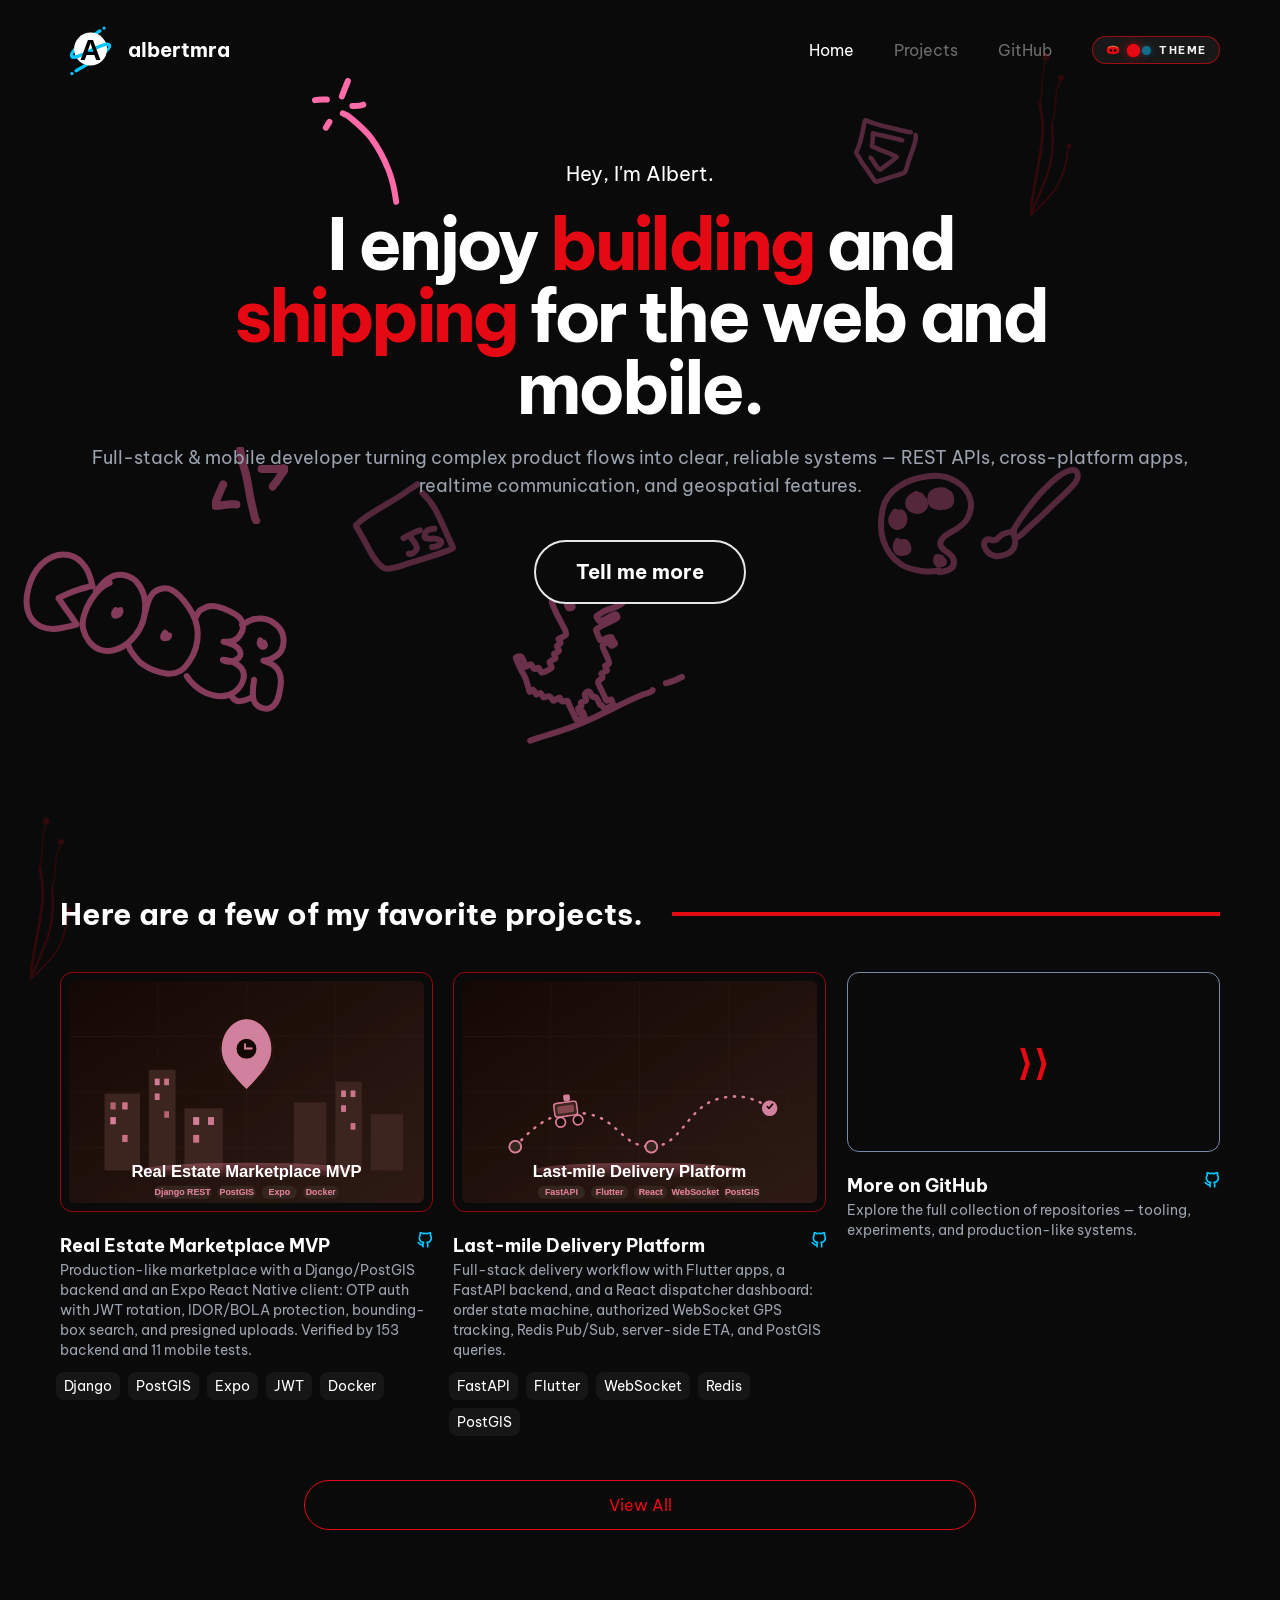
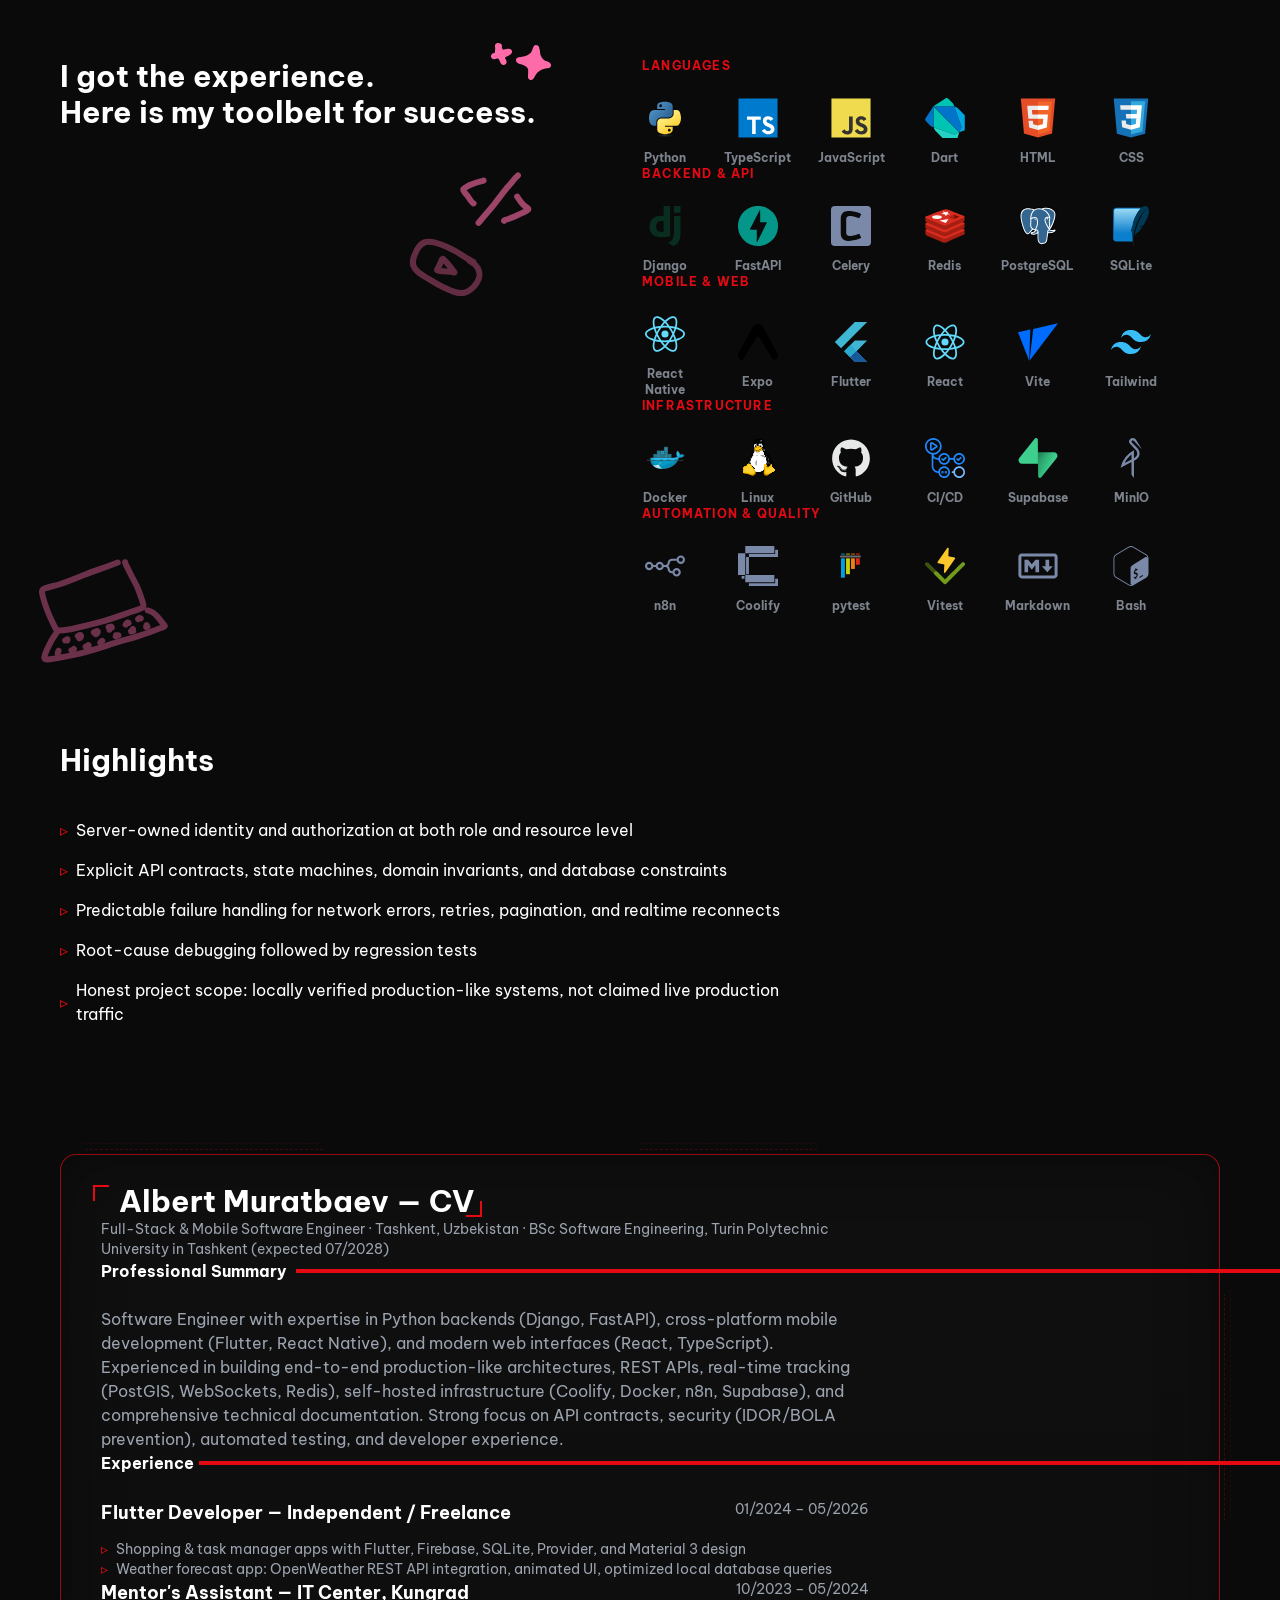
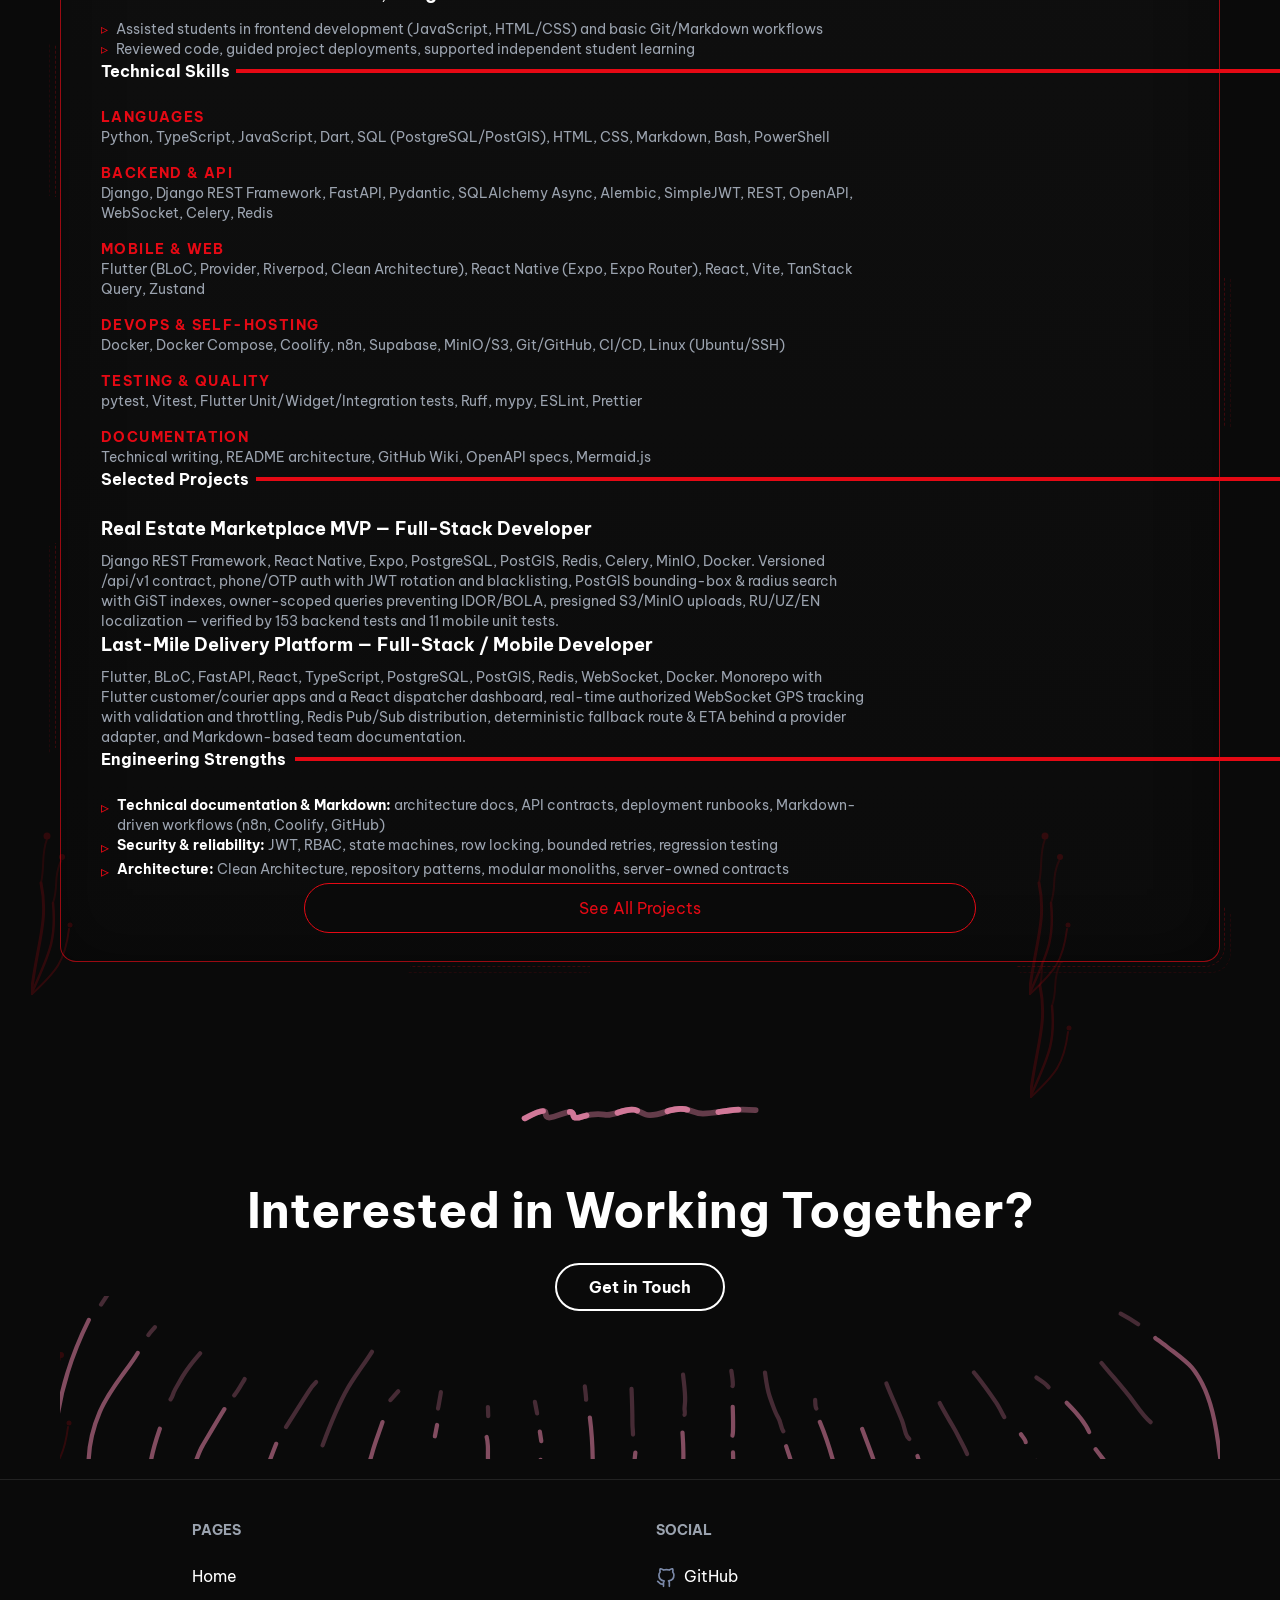
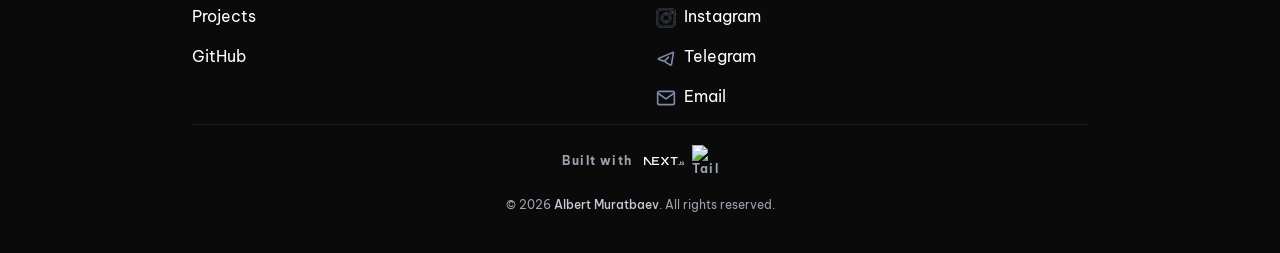
==== commit 44654760: "update CV page" ====
--- a/index.html
+++ b/index.html
@@ -65,10 +65,9 @@
           <ul class="flex items-center space-x-10">
             <li class="list-none text-white opacity-100"><a href="index.html">Home</a></li>
             <li class="list-none text-white opacity-40 hover:opacity-100 transition-opacity"><a href="projects.html">Projects</a></li>
-            <li class="list-none text-white opacity-40 hover:opacity-100 transition-opacity"><a href="cv.html">CV</a></li>
             <li class="list-none text-white opacity-40 hover:opacity-100 transition-opacity"><a href="https://github.com/maratbeknyazov/" target="_blank" rel="noreferrer">GitHub</a></li>
             <li class="list-none">
-              <button class="theme-toggle" type="button" role="switch" aria-checked="false" aria-label="Theme: Deadpool Red — activate Original Blue" title="Switch theme"><span class="tt-face tt-face-red" aria-hidden="true"><svg width="16" height="16" viewBox="0 0 64 64" fill="none" xmlns="http://www.w3.org/2000/svg"><path d="M8 24C14 12 50 12 56 24C57 26 57 38 56 40C50 52 14 52 8 40C7 38 7 26 8 24Z" fill="#e50914"/><circle cx="24" cy="34" r="5" fill="#0a0a0a"/><circle cx="40" cy="34" r="5" fill="#0a0a0a"/><path d="M14 22C22 15 42 15 50 22" stroke="#c29b38" stroke-width="4" stroke-linecap="round"/></svg></span><span class="tt-face tt-face-blue" aria-hidden="true"><svg width="16" height="16" viewBox="0 0 64 64" fill="none" xmlns="http://www.w3.org/2000/svg"><path d="M32 6L56 14V32C56 47 45 55 32 60C19 55 8 47 8 32V14Z" fill="#00c7ff"/><circle cx="32" cy="33" r="7" fill="#000a1f"/></svg></span><span class="tt-dot" aria-hidden="true"></span><span class="tt-label">Red</span></button>
+              <button class="theme-toggle" type="button" role="switch" aria-checked="false" aria-label="Theme: Deadpool Red — activate Original Blue" title="Switch theme"><span class="tt-face tt-face-red" aria-hidden="true"><svg width="16" height="16" viewBox="0 0 64 64" fill="none" xmlns="http://www.w3.org/2000/svg"><path d="M8 24C14 12 50 12 56 24C57 26 57 38 56 40C50 52 14 52 8 40C7 38 7 26 8 24Z" fill="#e50914"/><circle cx="24" cy="34" r="5" fill="#0a0a0a"/><circle cx="40" cy="34" r="5" fill="#0a0a0a"/><path d="M14 22C22 15 42 15 50 22" stroke="#c29b38" stroke-width="4" stroke-linecap="round"/></svg></span><span class="tt-face tt-face-blue" aria-hidden="true"><svg width="16" height="16" viewBox="0 0 64 64" fill="none" xmlns="http://www.w3.org/2000/svg"><path d="M32 6L56 14V32C56 47 45 55 32 60C19 55 8 47 8 32V14Z" fill="#00c7ff"/><circle cx="32" cy="33" r="7" fill="#000a1f"/></svg></span><span class="tt-dots" aria-hidden="true"><span class="tt-dot tt-dot-red"></span><span class="tt-dot tt-dot-blue"></span></span><span class="tt-label">Red</span></button>
             </li>
           </ul>
         </nav>
@@ -87,7 +86,7 @@
               </a>
             </li>
             <div class="flex items-center" style="gap:14px;z-index:102">
-              <button class="theme-toggle" type="button" role="switch" aria-checked="false" aria-label="Theme: Deadpool Red — activate Original Blue" title="Switch theme"><span class="tt-face tt-face-red" aria-hidden="true"><svg width="16" height="16" viewBox="0 0 64 64" fill="none" xmlns="http://www.w3.org/2000/svg"><path d="M8 24C14 12 50 12 56 24C57 26 57 38 56 40C50 52 14 52 8 40C7 38 7 26 8 24Z" fill="#e50914"/><circle cx="24" cy="34" r="5" fill="#0a0a0a"/><circle cx="40" cy="34" r="5" fill="#0a0a0a"/><path d="M14 22C22 15 42 15 50 22" stroke="#c29b38" stroke-width="4" stroke-linecap="round"/></svg></span><span class="tt-face tt-face-blue" aria-hidden="true"><svg width="16" height="16" viewBox="0 0 64 64" fill="none" xmlns="http://www.w3.org/2000/svg"><path d="M32 6L56 14V32C56 47 45 55 32 60C19 55 8 47 8 32V14Z" fill="#00c7ff"/><circle cx="32" cy="33" r="7" fill="#000a1f"/></svg></span><span class="tt-dot" aria-hidden="true"></span><span class="tt-label">Red</span></button>
+              <button class="theme-toggle" type="button" role="switch" aria-checked="false" aria-label="Theme: Deadpool Red — activate Original Blue" title="Switch theme"><span class="tt-face tt-face-red" aria-hidden="true"><svg width="16" height="16" viewBox="0 0 64 64" fill="none" xmlns="http://www.w3.org/2000/svg"><path d="M8 24C14 12 50 12 56 24C57 26 57 38 56 40C50 52 14 52 8 40C7 38 7 26 8 24Z" fill="#e50914"/><circle cx="24" cy="34" r="5" fill="#0a0a0a"/><circle cx="40" cy="34" r="5" fill="#0a0a0a"/><path d="M14 22C22 15 42 15 50 22" stroke="#c29b38" stroke-width="4" stroke-linecap="round"/></svg></span><span class="tt-face tt-face-blue" aria-hidden="true"><svg width="16" height="16" viewBox="0 0 64 64" fill="none" xmlns="http://www.w3.org/2000/svg"><path d="M32 6L56 14V32C56 47 45 55 32 60C19 55 8 47 8 32V14Z" fill="#00c7ff"/><circle cx="32" cy="33" r="7" fill="#000a1f"/></svg></span><span class="tt-dots" aria-hidden="true"><span class="tt-dot tt-dot-red"></span><span class="tt-dot tt-dot-blue"></span></span><span class="tt-label">Red</span></button>
               <button class="burger-btn" aria-label="Toggle menu" aria-expanded="false" type="button">
               <svg class="burger-icon icon-open" width="26" height="26" viewBox="0 0 24 24" fill="none" stroke="currentColor" stroke-width="1.8" stroke-linecap="round"><path d="M3 7h18"/><path d="M3 12h18"/><path d="M3 17h18"/></svg>
               <svg class="burger-icon icon-close" width="26" height="26" viewBox="0 0 24 24" fill="none" stroke="currentColor" stroke-width="1.8" stroke-linecap="round"><path d="M18 6L6 18"/><path d="M6 6l12 12"/></svg>
@@ -98,7 +97,6 @@
         <div class="mobile-menu" id="mobileMenu">
           <a href="index.html">Home</a>
           <a href="projects.html">Projects</a>
-          <a href="cv.html">CV</a>
           <a href="https://github.com/maratbeknyazov/" target="_blank" rel="noreferrer">GitHub</a>
           <a href="mailto:maratbeknyazov@gmail.com">Email</a>
         </div>
@@ -143,17 +141,31 @@
               btn.setAttribute('aria-checked', isRed ? 'true' : 'false');
               btn.setAttribute('aria-label', isRed ? 'Theme: Deadpool Red — activate Original Blue' : 'Theme: Original Blue — activate Deadpool Red');
               var label = btn.querySelector('.tt-label');
-              if (label) label.textContent = isRed ? 'Red' : 'Blue';
+              if (label) label.textContent = 'Theme';
             });
           }
           apply(document.documentElement.classList.contains('theme-red') ? 'red' : 'blue');
+          /* First-visit hint: make the switch discoverable. Plays a short
+             attention pulse once, then never again (localStorage flag). */
+          var hinted = false;
+          try { hinted = localStorage.getItem('themeHintShown') === '1'; } catch (e) {}
+          if (!hinted) {
+            window.setTimeout(function () {
+              btns.forEach(function (btn) { btn.classList.add('tt-hint'); });
+            }, 1600);
+          }
           btns.forEach(function (btn) {
             btn.addEventListener('click', function () {
               var next = document.documentElement.classList.contains('theme-red') ? 'blue' : 'red';
               document.documentElement.classList.add('theme-anim');
               apply(next);
-              try { localStorage.setItem('theme', next); } catch (e) {}
+              btns.forEach(function (b) { b.classList.remove('tt-hint'); });
+              try { localStorage.setItem('theme', next); localStorage.setItem('themeHintShown', '1'); } catch (e) {}
               window.setTimeout(function () { document.documentElement.classList.remove('theme-anim'); }, 600);
+              /* Prototype-style biomass flash on switch (keyframes in brand.css). */
+              var hr = document.documentElement;
+              hr.classList.add('theme-flash');
+              window.setTimeout(function () { hr.classList.remove('theme-flash'); }, 750);
             });
           });
         })();
@@ -336,6 +348,105 @@
           </ul>
         </div>
 
+        <!-- CV section (moved from the former standalone CV page) -->
+        <div id="cv" class="bioframe flex flex-col text-left relative">
+          <span class="virus" style="width:22px;height:22px;left:6%;top:12%" aria-hidden="true"></span>
+          <span class="virus" style="width:14px;height:14px;left:70%;top:38%;animation-delay:3.2s" aria-hidden="true"></span>
+          <span class="virus" style="width:18px;height:18px;left:38%;top:74%;animation-delay:6.1s" aria-hidden="true"></span>
+          <h2 class="bio-corners max-w-sm md:max-w-max mx-auto md:mx-0 text-center md:text-left relative text-3xl font-bold mb-4 pt-4 md:pt-0 md:w-max">Albert Muratbaev — CV</h2>
+          <p class="text-fun-gray text-sm max-w-3xl mx-auto md:mx-0 w-full">Full-Stack &amp; Mobile Software Engineer · Tashkent, Uzbekistan · BSc Software Engineering, Turin Polytechnic University in Tashkent (expected 07/2028)</p>
+
+          <div class="mt-10 space-y-16 max-w-3xl mx-auto md:mx-0 w-full">
+            <section>
+              <h3 class="landingSectionTitle relative text-2xl font-bold mb-6 inline-block md:w-max">Professional Summary</h3>
+              <p class="text-fun-gray leading-relaxed">Software Engineer with expertise in Python backends (Django, FastAPI), cross-platform mobile development (Flutter, React Native), and modern web interfaces (React, TypeScript). Experienced in building end-to-end production-like architectures, REST APIs, real-time tracking (PostGIS, WebSockets, Redis), self-hosted infrastructure (Coolify, Docker, n8n, Supabase), and comprehensive technical documentation. Strong focus on API contracts, security (IDOR/BOLA prevention), automated testing, and developer experience.</p>
+            </section>
+
+            <section>
+              <h3 class="landingSectionTitle relative text-2xl font-bold mb-6 inline-block md:w-max">Experience</h3>
+              <div class="space-y-10">
+                <div>
+                  <div class="flex flex-wrap items-baseline justify-between gap-2">
+                    <h4 class="text-lg font-bold">Flutter Developer — Independent / Freelance</h4>
+                    <span class="text-fun-gray text-sm">01/2024 – 05/2026</span>
+                  </div>
+                  <ul class="mt-3 space-y-2 text-fun-gray text-sm leading-relaxed">
+                    <li class="flex"><span class="text-fun-pink mr-2 font-bold">▹</span><span>Shopping &amp; task manager apps with Flutter, Firebase, SQLite, Provider, and Material 3 design</span></li>
+                    <li class="flex"><span class="text-fun-pink mr-2 font-bold">▹</span><span>Weather forecast app: OpenWeather REST API integration, animated UI, optimized local database queries</span></li>
+                  </ul>
+                </div>
+                <div>
+                  <div class="flex flex-wrap items-baseline justify-between gap-2">
+                    <h4 class="text-lg font-bold">Mentor's Assistant — IT Center, Kungrad</h4>
+                    <span class="text-fun-gray text-sm">10/2023 – 05/2024</span>
+                  </div>
+                  <ul class="mt-3 space-y-2 text-fun-gray text-sm leading-relaxed">
+                    <li class="flex"><span class="text-fun-pink mr-2 font-bold">▹</span><span>Assisted students in frontend development (JavaScript, HTML/CSS) and basic Git/Markdown workflows</span></li>
+                    <li class="flex"><span class="text-fun-pink mr-2 font-bold">▹</span><span>Reviewed code, guided project deployments, supported independent student learning</span></li>
+                  </ul>
+                </div>
+              </div>
+            </section>
+
+            <section>
+              <h3 class="landingSectionTitle relative text-2xl font-bold mb-6 inline-block md:w-max">Technical Skills</h3>
+              <div class="space-y-4">
+                <div class="flex flex-col sm:flex-row sm:items-baseline gap-1 sm:gap-4">
+                  <span class="text-fun-pink text-sm font-bold uppercase tracking-widest sm:w-56 shrink-0">Languages</span>
+                  <span class="text-fun-gray text-sm">Python, TypeScript, JavaScript, Dart, SQL (PostgreSQL/PostGIS), HTML, CSS, Markdown, Bash, PowerShell</span>
+                </div>
+                <div class="flex flex-col sm:flex-row sm:items-baseline gap-1 sm:gap-4">
+                  <span class="text-fun-pink text-sm font-bold uppercase tracking-widest sm:w-56 shrink-0">Backend &amp; API</span>
+                  <span class="text-fun-gray text-sm">Django, Django REST Framework, FastAPI, Pydantic, SQLAlchemy Async, Alembic, SimpleJWT, REST, OpenAPI, WebSocket, Celery, Redis</span>
+                </div>
+                <div class="flex flex-col sm:flex-row sm:items-baseline gap-1 sm:gap-4">
+                  <span class="text-fun-pink text-sm font-bold uppercase tracking-widest sm:w-56 shrink-0">Mobile &amp; Web</span>
+                  <span class="text-fun-gray text-sm">Flutter (BLoC, Provider, Riverpod, Clean Architecture), React Native (Expo, Expo Router), React, Vite, TanStack Query, Zustand</span>
+                </div>
+                <div class="flex flex-col sm:flex-row sm:items-baseline gap-1 sm:gap-4">
+                  <span class="text-fun-pink text-sm font-bold uppercase tracking-widest sm:w-56 shrink-0">DevOps &amp; Self-Hosting</span>
+                  <span class="text-fun-gray text-sm">Docker, Docker Compose, Coolify, n8n, Supabase, MinIO/S3, Git/GitHub, CI/CD, Linux (Ubuntu/SSH)</span>
+                </div>
+                <div class="flex flex-col sm:flex-row sm:items-baseline gap-1 sm:gap-4">
+                  <span class="text-fun-pink text-sm font-bold uppercase tracking-widest sm:w-56 shrink-0">Testing &amp; Quality</span>
+                  <span class="text-fun-gray text-sm">pytest, Vitest, Flutter Unit/Widget/Integration tests, Ruff, mypy, ESLint, Prettier</span>
+                </div>
+                <div class="flex flex-col sm:flex-row sm:items-baseline gap-1 sm:gap-4">
+                  <span class="text-fun-pink text-sm font-bold uppercase tracking-widest sm:w-56 shrink-0">Documentation</span>
+                  <span class="text-fun-gray text-sm">Technical writing, README architecture, GitHub Wiki, OpenAPI specs, Mermaid.js</span>
+                </div>
+              </div>
+            </section>
+
+            <section>
+              <h3 class="landingSectionTitle relative text-2xl font-bold mb-6 inline-block md:w-max">Selected Projects</h3>
+              <div class="space-y-8">
+                <div>
+                  <a href="projects.html" class="text-lg font-bold hover:text-fun-pink transition-colors">Real Estate Marketplace MVP — Full-Stack Developer</a>
+                  <p class="text-fun-gray text-sm mt-2 leading-relaxed">Django REST Framework, React Native, Expo, PostgreSQL, PostGIS, Redis, Celery, MinIO, Docker. Versioned /api/v1 contract, phone/OTP auth with JWT rotation and blacklisting, PostGIS bounding-box &amp; radius search with GiST indexes, owner-scoped queries preventing IDOR/BOLA, presigned S3/MinIO uploads, RU/UZ/EN localization — verified by 153 backend tests and 11 mobile unit tests.</p>
+                </div>
+                <div>
+                  <a href="projects.html" class="text-lg font-bold hover:text-fun-pink transition-colors">Last-Mile Delivery Platform — Full-Stack / Mobile Developer</a>
+                  <p class="text-fun-gray text-sm mt-2 leading-relaxed">Flutter, BLoC, FastAPI, React, TypeScript, PostgreSQL, PostGIS, Redis, WebSocket, Docker. Monorepo with Flutter customer/courier apps and a React dispatcher dashboard, real-time authorized WebSocket GPS tracking with validation and throttling, Redis Pub/Sub distribution, deterministic fallback route &amp; ETA behind a provider adapter, and Markdown-based team documentation.</p>
+                </div>
+              </div>
+            </section>
+
+            <section>
+              <h3 class="landingSectionTitle relative text-2xl font-bold mb-6 inline-block md:w-max">Engineering Strengths</h3>
+              <ul class="space-y-3">
+                <li class="flex items-start"><span class="text-fun-pink mr-2 font-bold">▹</span><span class="text-fun-gray text-sm leading-relaxed"><strong class="text-white">Technical documentation &amp; Markdown:</strong> architecture docs, API contracts, deployment runbooks, Markdown-driven workflows (n8n, Coolify, GitHub)</span></li>
+                <li class="flex items-start"><span class="text-fun-pink mr-2 font-bold">▹</span><span class="text-fun-gray text-sm leading-relaxed"><strong class="text-white">Security &amp; reliability:</strong> JWT, RBAC, state machines, row locking, bounded retries, regression testing</span></li>
+                <li class="flex items-start"><span class="text-fun-pink mr-2 font-bold">▹</span><span class="text-fun-gray text-sm leading-relaxed"><strong class="text-white">Architecture:</strong> Clean Architecture, repository patterns, modular monoliths, server-owned contracts</span></li>
+              </ul>
+            </section>
+          </div>
+
+          <div class="relative w-full mt-12">
+            <a href="projects.html"><div class="max-w-sm md:max-w-2xl border border-fun-pink mx-auto text-center w-full whitespace-nowrap px-8 py-3 rounded-full text-fun-pink bg-fun-pink-darkerer hover:bg-fun-pink hover:text-white transition-colors cursor-pointer">See All Projects</div></a>
+          </div>
+        </div>
+
       </div>
 
       <!-- CTA -->
@@ -357,7 +468,6 @@
           <div class="grid gap-4">
             <div><a href="index.html" class="hover:text-fun-pink transition-colors duration-200">Home</a></div>
             <div><a href="projects.html" class="hover:text-fun-pink transition-colors duration-200">Projects</a></div>
-            <div><a href="cv.html" class="hover:text-fun-pink transition-colors duration-200">CV</a></div>
             <div><a href="https://github.com/maratbeknyazov/" target="_blank" rel="noreferrer" class="hover:text-fun-pink transition-colors duration-200">GitHub</a></div>
           </div>
         </div>
@@ -379,5 +489,97 @@
       </div>
     </footer>
   </div>
+  <script>
+    /* Prototype-style ambient FX: scroll-reveal (IntersectionObserver),
+       consume-glow follows the pointer on project cards, tendril hives are
+       injected at section corners. Skipped under prefers-reduced-motion. */
+    (function () {
+      var d = document, root = d.documentElement;
+      var reduced = false;
+      try { reduced = window.matchMedia('(prefers-reduced-motion: reduce)').matches; } catch (e) {}
+      if (reduced) return;
+
+      var TENDRILS = '<svg class="biohive" viewBox="0 0 220 170" fill="none" xmlns="http://www.w3.org/2000/svg"><g class="t t1"><path d="M0 170C6 118 18 96 10 58" stroke="var(--tm-accent)" stroke-width="3" stroke-linecap="round"/><path d="M10 58C14 40 10 30 16 14" stroke="var(--tm-accent)" stroke-width="2" stroke-linecap="round" opacity=".7"/><circle cx="16" cy="11" r="3.5" fill="var(--tm-accent)"/></g><g class="t t2"><path d="M0 170C16 132 26 118 22 78" stroke="var(--tm-accent)" stroke-width="2.5" stroke-linecap="round"/><path d="M22 78C28 60 22 52 30 36" stroke="var(--tm-accent)" stroke-width="2" stroke-linecap="round" opacity=".7"/><circle cx="31" cy="32" r="3" fill="var(--tm-accent)"/></g><g class="t t3"><path d="M0 170C26 146 34 136 38 104" stroke="var(--tm-accent)" stroke-width="2" stroke-linecap="round"/><circle cx="39" cy="100" r="2.5" fill="var(--tm-accent)"/></g></svg>';
+
+      function hive(corner) {
+        var s = d.createElement('div');
+        s.className = 'biohive br-' + corner;
+        s.setAttribute('aria-hidden', 'true');
+        s.innerHTML = TENDRILS;
+        return s;
+      }
+
+      function place(el, corner) {
+        if (!el) return;
+        el.style.position = 'relative';
+        el.appendChild(hive(corner));
+      }
+
+      function init() {
+        root.classList.add('biofx');
+
+        /* Scroll-reveal: hero, projects, toolbelt, highlights, CV, CTA. */
+        var sections = [];
+        var cand = d.querySelectorAll('.heroElem, #learnmore, .tip');
+        var seen = {};
+        Array.prototype.forEach.call(cand, function (el) {
+          var sec = el.closest('div.relative');
+          if (sec && !seen[sec.className]) { seen[sec.className] = 1; sections.push(sec); }
+        });
+        var cvBlock = d.getElementById('cv');
+        if (cvBlock) sections.push(cvBlock);
+        sections = sections.filter(function (s, i) { return sections.indexOf(s) === i; });
+        sections.forEach(function (s) { s.classList.add('bio-reveal'); });
+
+        if ('IntersectionObserver' in window) {
+          var io = new IntersectionObserver(function (entries) {
+            entries.forEach(function (en) {
+              if (en.isIntersecting) { en.target.classList.add('bio-in'); io.unobserve(en.target); }
+            });
+          }, { threshold: 0.12, rootMargin: '0px 0px -40px 0px' });
+          sections.forEach(function (s) { io.observe(s); });
+        } else {
+          sections.forEach(function (s) { s.classList.add('bio-in'); });
+        }
+
+        /* Tendril hives at selected section corners. */
+        var hiveTargets = [
+          [d.querySelector('.heroElem'), 'tr'],
+          [d.getElementById('learnmore') ? d.getElementById('learnmore').parentElement : null, 'tl'],
+          [d.getElementById('cv'), 'bl'],
+          [d.getElementById('cv'), 'br'],
+          [d.querySelector('.cta-section'), 'tr'],
+          [d.querySelector('.cta-section'), 'bl']
+        ];
+        hiveTargets.forEach(function (pair) { place(pair[0], pair[1]); });
+
+        /* Consume-glow: the card border lights up around the pointer. */
+        d.querySelectorAll('.card-live').forEach(function (card) {
+          card.addEventListener('pointermove', function (e) {
+            var r = card.getBoundingClientRect();
+            card.style.setProperty('--mx', (e.clientX - r.left) + 'px');
+            card.style.setProperty('--my', (e.clientY - r.top) + 'px');
+          });
+        });
+
+        /* Reveal the theme hint once the page settles (covers slow sessions). */
+        window.setTimeout(function () {
+          try { if (localStorage.getItem('themeHintShown') !== '1') btnHintAdd(); } catch (e) {}
+        }, 2500);
+        function btnHintAdd() {
+          d.querySelectorAll('.theme-toggle').forEach(function (b) { b.classList.add('tt-hint'); });
+        }
+        d.addEventListener('click', function (e) {
+          if (e.target.closest && e.target.closest('.theme-toggle')) {
+            d.querySelectorAll('.theme-toggle').forEach(function (b) { b.classList.remove('tt-hint'); });
+          }
+        }
+        );
+      }
+
+      if (d.readyState === 'loading') d.addEventListener('DOMContentLoaded', init);
+      else init();
+    })();
+  </script>
 </body>
 </html>
--- a/static/brand.css
+++ b/static/brand.css
@@ -368,14 +368,34 @@
   outline: 2px solid var(--tm-accent);
   outline-offset: 2px;
 }
+/* Two-lamp indicator: both theme colors are visible on the button itself,
+   the active one glows larger — the switch reads as Red <-> Blue at a glance. */
+.theme-toggle .tt-dots {
+  display: inline-flex;
+  align-items: center;
+  gap: 4px;
+}
 .theme-toggle .tt-dot {
-  width: 10px;
-  height: 10px;
+  width: 9px;
+  height: 9px;
   border-radius: 50%;
-  background: var(--tm-accent);
-  box-shadow: 0 0 8px var(--tm-accent-glow);
-  transition: background-color 0.45s ease, box-shadow 0.45s ease;
-}
+  transition: transform 0.25s ease, opacity 0.25s ease, box-shadow 0.25s ease;
+}
+.theme-toggle .tt-dot-red { background: #e50914; box-shadow: 0 0 7px rgba(229, 9, 20, 0.6); }
+.theme-toggle .tt-dot-blue { background: #00c7ff; box-shadow: 0 0 7px rgba(0, 199, 255, 0.55); }
+.theme-toggle.is-red .tt-dot-red { transform: scale(1.5); }
+.theme-toggle.is-blue .tt-dot-blue { transform: scale(1.5); }
+.theme-toggle.is-red .tt-dot-blue,
+.theme-toggle.is-blue .tt-dot-red { opacity: 0.5; }
+.theme-toggle:active { transform: scale(0.94); }
+
+/* First-visit attention pulse (JS adds .tt-hint once, per browser). */
+@keyframes hintPulse {
+  0%, 100% { box-shadow: 0 0 0 0 rgba(255, 255, 255, 0); }
+  30% { box-shadow: 0 0 0 9px rgba(255, 255, 255, 0.22); }
+  60% { box-shadow: 0 0 0 0 rgba(255, 255, 255, 0); }
+}
+.theme-toggle.tt-hint { animation: hintPulse 1.6s ease-in-out 3; }
 .theme-toggle .tt-label {
   font-size: 11px;
   font-weight: 700;
@@ -545,6 +565,162 @@
   opacity: 1;
   transform: translateX(-50%) translateY(0);
 }
+
+/* ==========================================================================
+   Prototype-style FX (Alex Mercer biomass): living tendril hives that grow
+   from section corners, consume-glow card hover, a cracked-biomass border on
+   the CV block, bio corner brackets, a scroll-reveal infest, and a full-page
+   vein flash when the theme switches. Pure CSS + one tiny JS helper.
+   ========================================================================== */
+/* Adjacent corners take slightly different growth delays so the hive looks
+   organic, not mirrored. */
+.biohive.br-tl, .biohive.br-br { animation-delay: 0.5s; }
+.biohive {
+  position: absolute;
+  width: 220px;
+  height: 170px;
+  pointer-events: none;
+  opacity: 0.42;
+  z-index: 0;
+  animation: hivePulse 6.5s ease-in-out infinite;
+}
+.biohive.br-tl { top: -34px; left: -30px; }
+.biohive.br-tr { top: -34px; right: -30px; }
+.biohive.br-bl { bottom: -34px; left: -30px; }
+.biohive.br-br { bottom: -34px; right: -30px; }
+@keyframes hivePulse {
+  0%, 100% { opacity: 0.32; transform: scale(1); }
+  50% { opacity: 0.55; transform: scale(1.04); }
+}
+.biohive .t { transform-box: fill-box; transform-origin: 50% 100%; }
+.biohive .t1 { animation: tendrilSway 5.2s ease-in-out infinite; }
+.biohive .t2 { animation: tendrilSway 4.4s ease-in-out 0.7s infinite; }
+.biohive .t3 { animation: tendrilSway 6s ease-in-out 1.4s infinite; }
+@keyframes tendrilSway {
+  0%, 100% { transform: rotate(0deg); }
+  35% { transform: rotate(5deg); }
+  70% { transform: rotate(-4deg); }
+}
+
+/* Cards "consume" the cursor: on hover the border edge lights up like raw
+   biomass and the glow collapses inward (lightweight, composites only). */
+.card-live { position: relative; }
+.card-live::after {
+  content: "";
+  position: absolute;
+  inset: -1px;
+  border-radius: 12px;
+  pointer-events: none;
+  opacity: 0;
+  background: radial-gradient(140px circle at var(--mx, 50%) var(--my, 50%), var(--tm-accent-glow), transparent 70%);
+  transition: opacity 0.25s ease;
+}
+.card-live:hover::after { opacity: 1; }
+.card-live:hover { animation-play-state: paused; box-shadow: 0 0 26px var(--tm-accent-glow); }
+
+/* CV block: cracked, infected biomass frame with drifting virus cells. */
+.bioframe {
+  position: relative;
+  border: 1px solid var(--tm-accent-border);
+  border-radius: 16px;
+  background: linear-gradient(180deg, rgba(127, 127, 127, 0.05), rgba(127, 127, 127, 0.02));
+  padding: 28px clamp(16px, 4vw, 40px);
+  box-shadow: inset 0 0 60px rgba(0, 0, 0, 0.45);
+}
+.bioframe::before,
+.bioframe::after {
+  content: "";
+  position: absolute;
+  inset: -6px;
+  border-radius: 20px;
+  pointer-events: none;
+  border: 1px dashed var(--tm-accent-border);
+  opacity: 0.35;
+  -webkit-mask-image: repeating-conic-gradient(from 0deg, #000 0deg 14deg, transparent 14deg 46deg);
+  mask-image: repeating-conic-gradient(from 0deg, #000 0deg 14deg, transparent 14deg 46deg);
+  animation: crackDrift 14s linear infinite;
+}
+.bioframe::after {
+  inset: -12px;
+  opacity: 0.16;
+  animation-direction: reverse;
+  animation-duration: 24s;
+}
+@keyframes crackDrift {
+  to { transform: rotate(360deg); }
+}
+.virus {
+  position: absolute;
+  border-radius: 50%;
+  pointer-events: none;
+  background: radial-gradient(circle at 35% 35%, var(--tm-accent), transparent 72%);
+  opacity: 0;
+  animation: virusDrift 11s ease-in-out infinite;
+}
+@keyframes virusDrift {
+  0% { opacity: 0; transform: translate(0, 0) scale(0.6); }
+  18% { opacity: 0.5; }
+  55% { opacity: 0.22; }
+  100% { opacity: 0; transform: translate(34px, -46px) scale(1.15); }
+}
+
+/* Bio corner brackets on the CV title (computed from the theme accent). */
+.bio-corners {
+  position: relative;
+  padding-left: 18px;
+}
+.bio-corners::before,
+.bio-corners::after {
+  content: "";
+  position: absolute;
+  width: 16px;
+  height: 16px;
+  border: 2px solid var(--tm-accent);
+  pointer-events: none;
+}
+.bio-corners::before { left: -8px; top: 2px; border-right: 0; border-bottom: 0; }
+.bio-corners::after { right: -8px; bottom: 2px; border-left: 0; border-top: 0; }
+
+/* Sections surface from the ground like the virus surfacing in Prototype:
+   one-time IntersectionObserver reveal (js adds .bio-in when visible).
+   Hiding is gated on html.biofx, set by the FX script — with JS disabled the
+   page stays fully visible. */
+html.biofx .bio-reveal {
+  opacity: 0;
+  transform: translateY(34px) scale(0.985);
+}
+html.biofx .bio-reveal.bio-in {
+  opacity: 1;
+  transform: none;
+  transition: opacity 0.65s cubic-bezier(0.16, 1, 0.3, 1), transform 0.65s cubic-bezier(0.16, 1, 0.3, 1);
+}
+
+/* Full-page vein flash when the theme flips (html.theme-flash for 750ms). */
+.theme-flash::before {
+  content: "";
+  position: fixed;
+  inset: 0;
+  z-index: 2147483000;
+  pointer-events: none;
+  background:
+    radial-gradient(58% 42% at 50% 8%, var(--tm-accent-glow), transparent 70%),
+    radial-gradient(45% 38% at 12% 88%, var(--tm-accent-glow), transparent 70%),
+    radial-gradient(45% 38% at 88% 82%, var(--tm-accent-glow), transparent 70%);
+  animation: veinFlash 0.75s ease-out forwards;
+}
+@keyframes veinFlash {
+  0% { opacity: 0; }
+  18% { opacity: 0.9; }
+  100% { opacity: 0; }
+}
+
+@media (prefers-reduced-motion: reduce) {
+  .biohive, .biohive .t1, .biohive .t2, .biohive .t3,
+  .bioframe::before, .bioframe::after, .virus,
+  .theme-toggle.tt-hint { animation: none !important; }
+  .theme-flash::before { animation: none; opacity: 0; }
+  .bio-reveal { opacity: 1; transform: none; }
+}
 @media (hover: none) {
   .tip::after {
     display: none;
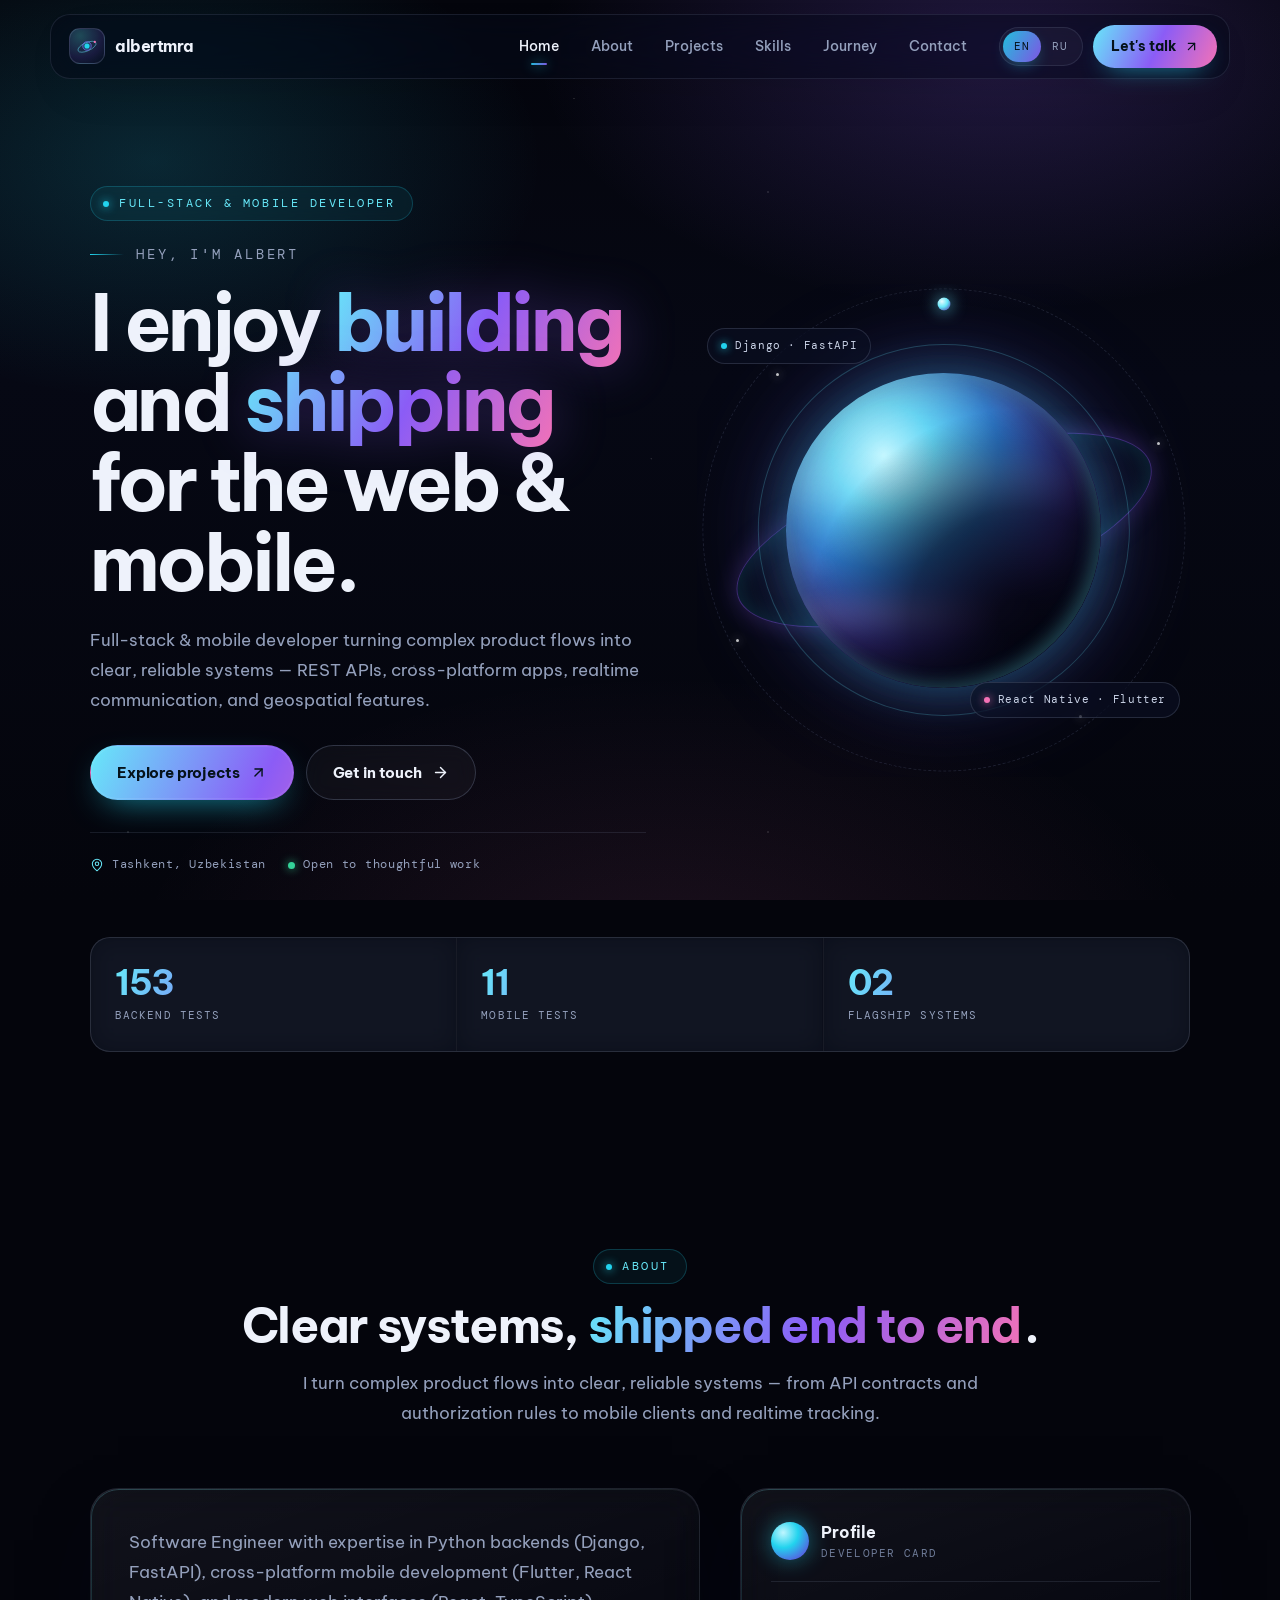
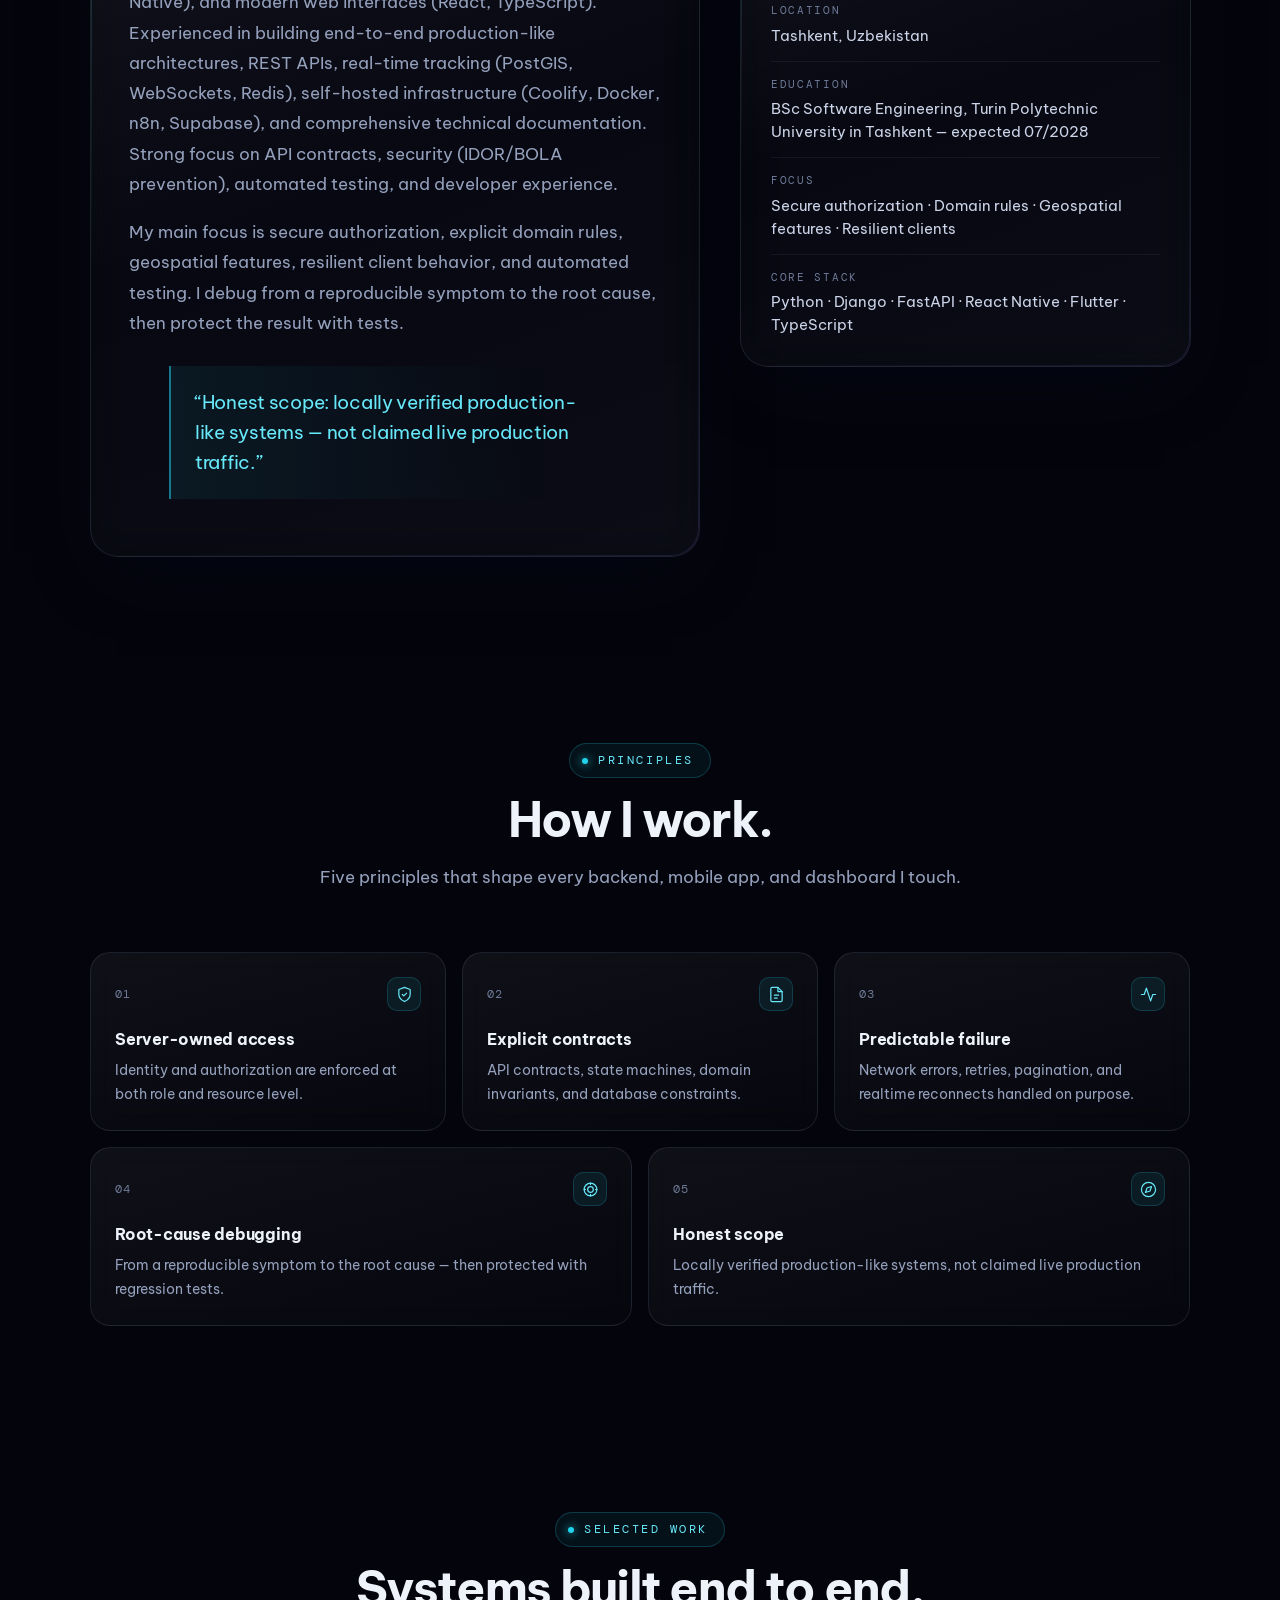
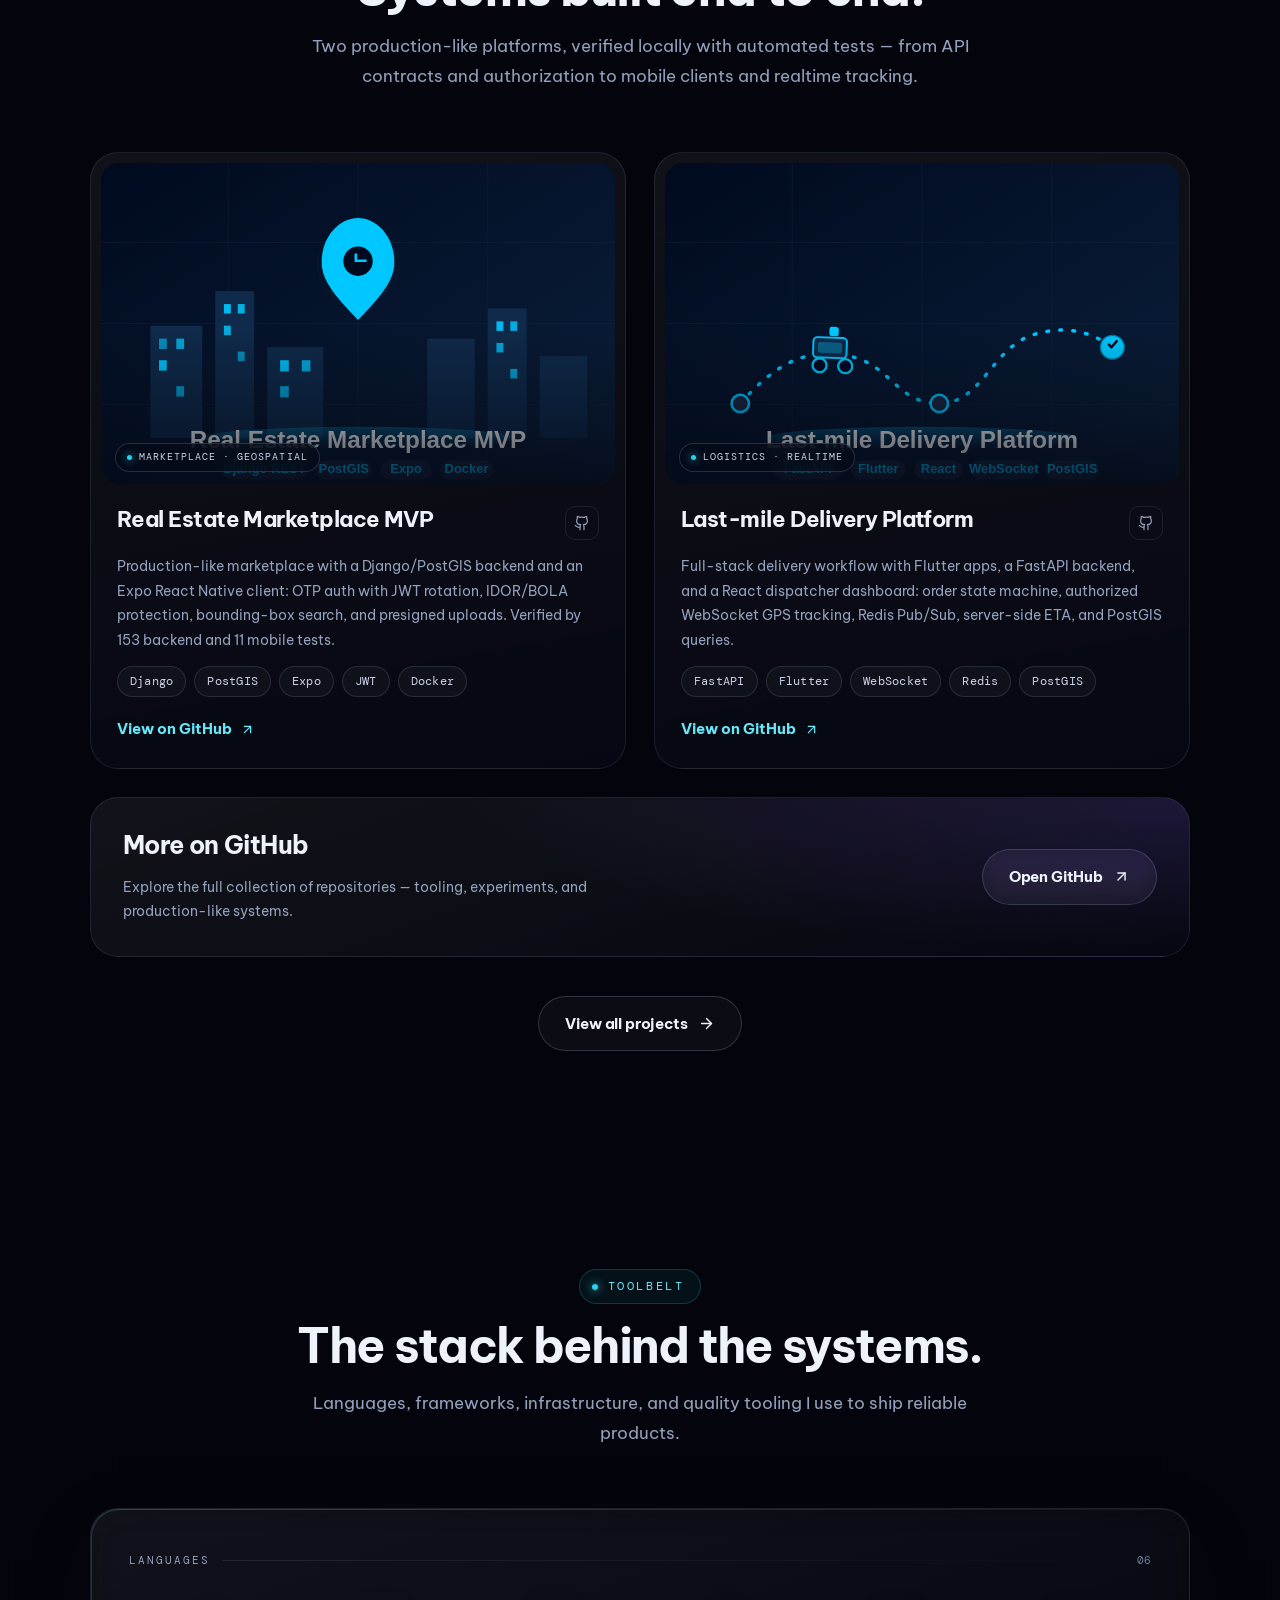
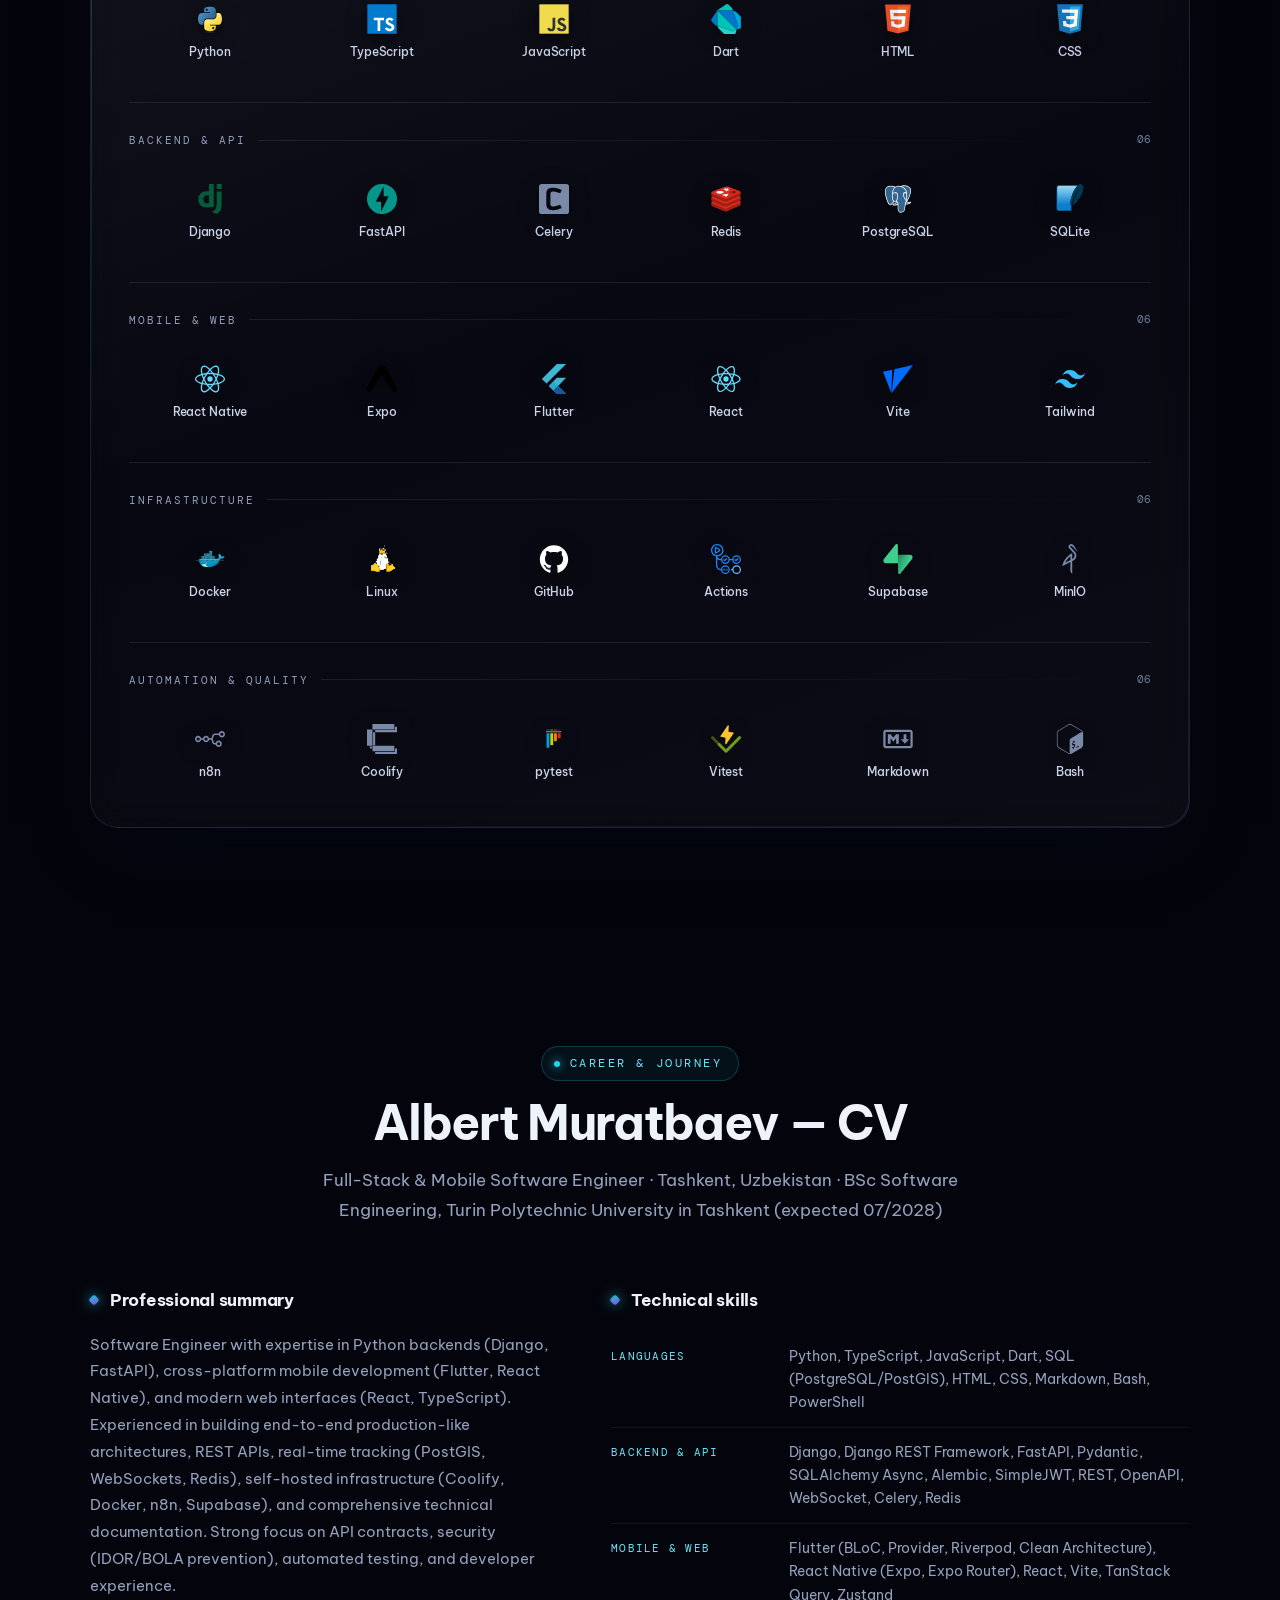
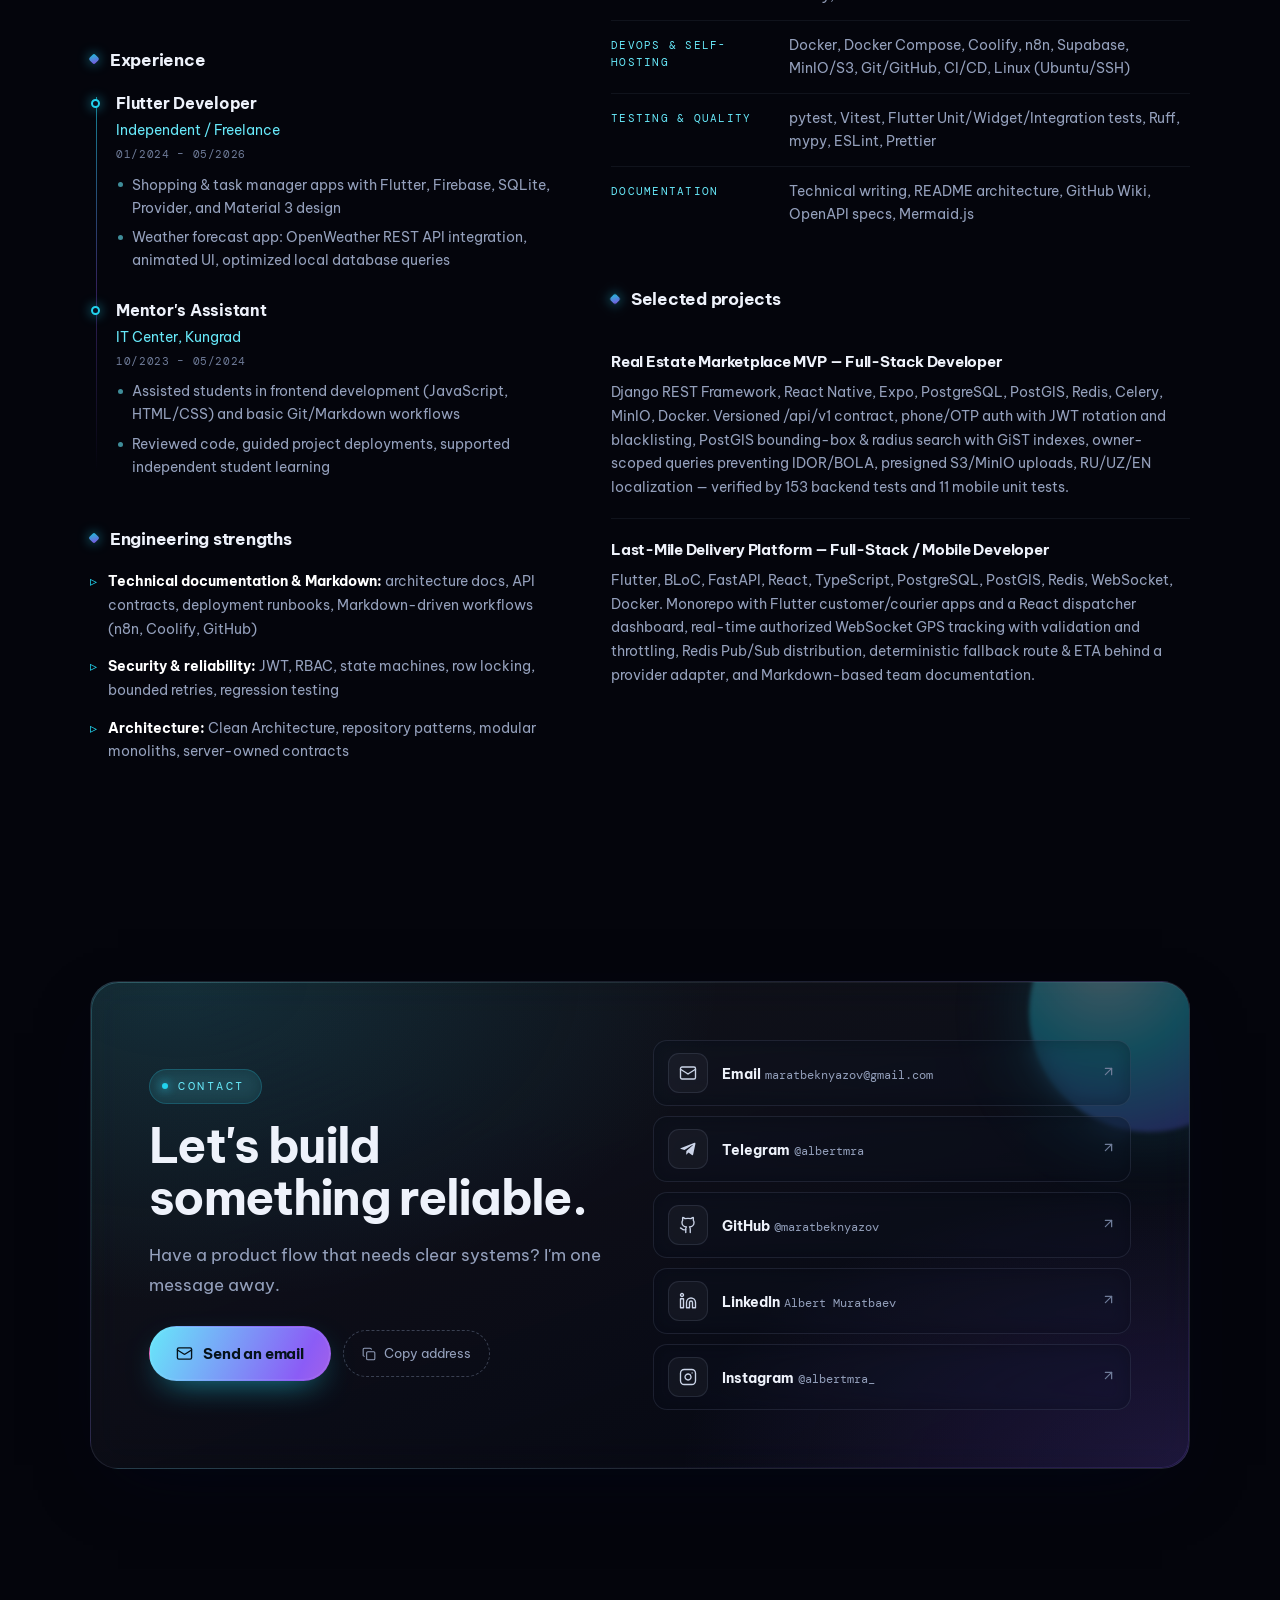
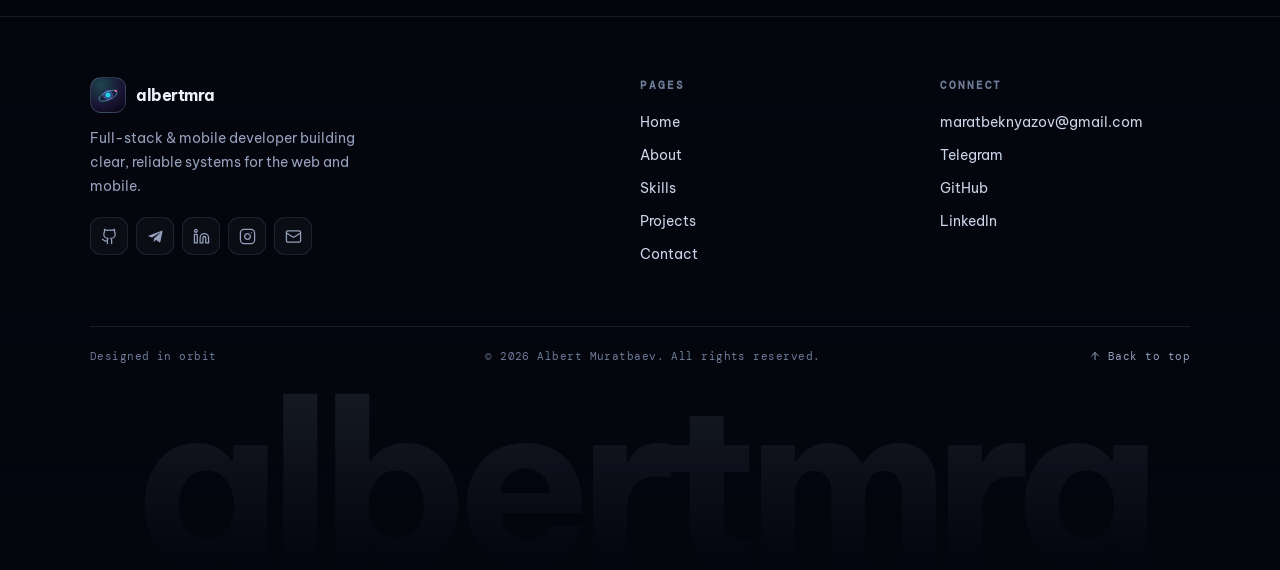
==== commit 4ddf669d: "new design" ====
--- a/index.html
+++ b/index.html
@@ -8,578 +8,703 @@
   <link rel="icon" type="image/png" sizes="32x32" href="static/favicon/favicon-32x32.png">
   <link rel="icon" type="image/png" sizes="16x16" href="static/favicon/favicon-16x16.png">
   <link rel="manifest" href="static/favicon/site.webmanifest">
-  <link rel="icon" type="image/svg+xml" media="(prefers-color-scheme: dark)" href="static/favicon/favicon-red.svg" id="favLink1">
-  <link rel="icon" type="image/svg+xml" media="(prefers-color-scheme: light)" href="static/favicon/favicon-blue.svg" id="favLink2">
+  <link rel="icon" type="image/svg+xml" href="static/favicon/favicon-red.svg">
   <meta name="title" content="Albert Muratbaev — Full-stack &amp; Mobile Developer">
-  <meta name="description" content="I'm Albert — a full-stack and mobile developer turning complex product flows into clear, reliable systems with Python, Django, FastAPI, React Native, and Flutter.">
+  <meta name="description" content="Full-stack and mobile developer turning complex product flows into clear, reliable systems with Python, Django, FastAPI, React Native, and Flutter.">
   <meta property="og:type" content="website">
   <meta property="og:title" content="Albert Muratbaev — Full-stack &amp; Mobile Developer">
-  <meta property="og:description" content="I'm Albert — a full-stack and mobile developer turning complex product flows into clear, reliable systems with Python, Django, FastAPI, React Native, and Flutter.">
-  <meta property="twitter:card" content="summary">
-  <meta property="twitter:title" content="Albert Muratbaev — Full-stack &amp; Mobile Developer">
-  <meta property="twitter:description" content="I'm Albert — a full-stack and mobile developer turning complex product flows into clear, reliable systems with Python, Django, FastAPI, React Native, and Flutter.">
-  <link rel="icon" type="image/svg+xml" href="static/favicon/favicon-red.svg" id="themeFavicon">
-  <link rel="preload" as="image" href="static/favicon/favicon-blue.svg">
-  <meta name="theme-color" id="metaThemeColor" content="#0a0a0a">
-  <link rel="preload" as="image" href="static/logos/logo_no_text.svg">
-  <link rel="preload" as="image" href="static/doodles/hero/html.svg">
-  <link rel="preload" as="image" href="static/doodles/hero/coder.svg">
-  <link rel="preload" as="image" href="static/doodles/hero/js.svg">
-  <link rel="preload" as="image" href="static/doodles/hero/dino.svg">
-  <link rel="preload" as="image" href="static/doodles/hero/paintbrush.svg">
+  <meta property="og:description" content="Full-stack and mobile developer turning complex product flows into clear, reliable systems with Python, Django, FastAPI, React Native, and Flutter.">
+  <meta name="twitter:card" content="summary">
+  <meta name="twitter:title" content="Albert Muratbaev — Full-stack &amp; Mobile Developer">
+  <meta name="twitter:description" content="Full-stack and mobile developer turning complex product flows into clear, reliable systems with Python, Django, FastAPI, React Native, and Flutter.">
+  <meta name="theme-color" content="#04050c">
   <link rel="preload" as="image" href="static/projects/real-estate-marketplace.svg">
   <link rel="preload" as="image" href="static/projects/last-mile-delivery.svg">
-  <link rel="stylesheet" href="_next/static/chunks/e24ef282d7aafded.css">
-  <link rel="stylesheet" href="static/brand.css">
+  <link rel="preload" as="image" href="gh/devicons/devicon/icons/python/python-original.svg">
+  <link rel="stylesheet" href="static/space.css">
   <script>
-    /* Theme boot before first paint: applies html.theme-red, syncs favicon and
-       meta theme-color. Default: Deadpool Red. All paths are relative so it
-       works on GitHub Pages project sites. */
+    /* Language boot before first paint: keeps <html lang> correct for a11y and SEO. */
     (function () {
-      var theme = 'red';
-      try { if (localStorage.getItem('theme') === 'blue') theme = 'blue'; } catch (e) {}
-      var root = document.documentElement;
-      if (theme === 'red') root.classList.add('theme-red');
-      var fav = document.getElementById('themeFavicon');
-      if (fav) fav.href = 'static/favicon/favicon-' + (theme === 'red' ? 'red' : 'blue') + '.svg';
-      var meta = document.getElementById('metaThemeColor');
-      if (meta) meta.setAttribute('content', theme === 'red' ? '#0a0a0a' : '#000a1f');
+      try {
+        var saved = localStorage.getItem('albert.lang');
+        if (saved === 'en' || saved === 'ru') {
+          document.documentElement.lang = saved;
+          document.documentElement.setAttribute('data-lang', saved);
+        }
+      } catch (e) {}
     })();
   </script>
 </head>
-<body>
-  <div class="w-full m-auto flex flex-col items-center justify-center min-h-screen opening-box-animate-paddin text-white overflow-hidden md:overflow-visible" style="max-width:1200px">
-    <main class="p-5 w-full flex-1 text-center">
-
-      <!-- Desktop navigation -->
-      <div class="hidden sm:block z-100">
-        <nav class="flex items-center justify-between">
-          <li class="list-none font-bold text-lg cursor-pointer">
-            <a href="index.html">
-              <span class="font-black text-xl flex items-center">
-                <span class="logo3d-wrap"><img class="mr-2 logo3d transform hover:rotate-360 hover:scale-75 transition-transform duration-500" src="static/logos/logo_no_text.svg" width="60" alt="albertmra logo"></span>
-                <span class="hover:text-fun-pink hover:-mt-2 transition-all duration-500 hover:duration-100">a</span><span class="hover:text-fun-pink hover:-mt-2 transition-all duration-500 hover:duration-100">l</span><span class="hover:text-fun-pink hover:-mt-2 transition-all duration-500 hover:duration-100">b</span><span class="hover:text-fun-pink hover:-mt-2 transition-all duration-500 hover:duration-100">e</span><span class="hover:text-fun-pink hover:-mt-2 transition-all duration-500 hover:duration-100">r</span><span class="hover:text-fun-pink hover:-mt-2 transition-all duration-500 hover:duration-100">t</span><span class="hover:text-fun-pink hover:-mt-2 transition-all duration-500 hover:duration-100">m</span><span class="hover:text-fun-pink hover:-mt-2 transition-all duration-500 hover:duration-100">r</span><span class="hover:text-fun-pink hover:-mt-2 transition-all duration-500 hover:duration-100">a</span>
+<body data-page="home">
+  <a class="skip" href="#main">Skip to content</a>
+  <canvas id="starfield" aria-hidden="true"></canvas>
+
+  <!-- Navigation -->
+  <header class="nav" id="nav">
+    <div class="nav__inner">
+      <a class="brand" href="index.html" aria-label="albertmra — home">
+        <span class="brand__mark" aria-hidden="true">
+          <svg viewBox="0 0 32 32" fill="none">
+            <ellipse cx="16" cy="17" rx="13" ry="5.5" stroke="#67e8f9" stroke-width="1.1" opacity=".55" transform="rotate(-24 16 17)"/>
+            <circle cx="16" cy="16" r="6.2" fill="#22d3ee" opacity=".16"/>
+            <circle cx="16" cy="16" r="3.4" fill="#22d3ee"/>
+            <circle cx="16" cy="16" r="5.7" stroke="#8b5cf6" stroke-width="1" opacity=".85"/>
+            <circle cx="26.4" cy="10.6" r="1.5" fill="#f472b6"/>
+          </svg>
+        </span>
+        <span class="brand__name" aria-hidden="true"><span>a</span><span>l</span><span>b</span><span>e</span><span>r</span><span>t</span><span>m</span><span>r</span><span>a</span></span>
+      </a>
+
+      <nav class="nav__links" aria-label="Primary">
+        <a class="nav__link is-active" href="#top" data-i18n="nav.home">Home</a>
+        <a class="nav__link" href="#about" data-i18n="nav.about">About</a>
+        <a class="nav__link" href="#projects" data-i18n="nav.projects">Projects</a>
+        <a class="nav__link" href="#skills" data-i18n="nav.skills">Skills</a>
+        <a class="nav__link" href="#journey" data-i18n="nav.journey">Journey</a>
+        <a class="nav__link" href="#contact" data-i18n="nav.contact">Contact</a>
+      </nav>
+
+      <div class="nav__actions">
+        <div class="lang" role="group" aria-label="Language" data-i18n-aria="nav.lang">
+          <button class="lang__btn" type="button" data-lang="en" aria-pressed="true">EN</button>
+          <button class="lang__btn" type="button" data-lang="ru" aria-pressed="false">RU</button>
+        </div>
+        <a class="nav__cta" href="#contact">
+          <span data-i18n="nav.cta">Let's talk</span>
+          <svg viewBox="0 0 24 24" fill="none" stroke="currentColor" stroke-width="2" stroke-linecap="round" stroke-linejoin="round" aria-hidden="true"><path d="M7 17 17 7"/><path d="M7 7h10v10"/></svg>
+        </a>
+        <button class="burger" type="button" aria-expanded="false" aria-controls="mobileMenu" aria-label="Open menu" data-i18n-aria="nav.menu">
+          <svg class="icon-open" viewBox="0 0 24 24" fill="none" stroke="currentColor" stroke-width="1.8" stroke-linecap="round" aria-hidden="true"><path d="M3 7h18"/><path d="M3 12h18"/><path d="M3 17h18"/></svg>
+          <svg class="icon-close" viewBox="0 0 24 24" fill="none" stroke="currentColor" stroke-width="1.8" stroke-linecap="round" aria-hidden="true"><path d="M18 6 6 18"/><path d="M6 6l12 12"/></svg>
+        </button>
+      </div>
+    </div>
+  </header>
+
+  <div class="mobile-menu" id="mobileMenu">
+    <nav class="mobile-menu__links" aria-label="Mobile">
+      <a class="mobile-menu__link" href="#top"><span data-i18n="nav.home">Home</span><span>01</span></a>
+      <a class="mobile-menu__link" href="#about"><span data-i18n="nav.about">About</span><span>02</span></a>
+      <a class="mobile-menu__link" href="#projects"><span data-i18n="nav.projects">Projects</span><span>03</span></a>
+      <a class="mobile-menu__link" href="#skills"><span data-i18n="nav.skills">Skills</span><span>04</span></a>
+      <a class="mobile-menu__link" href="#journey"><span data-i18n="nav.journey">Journey</span><span>05</span></a>
+      <a class="mobile-menu__link" href="#contact"><span data-i18n="nav.contact">Contact</span><span>06</span></a>
+    </nav>
+    <div class="mobile-menu__foot">
+      <div class="mobile-menu__socials">
+        <a class="social" href="https://github.com/maratbeknyazov/" target="_blank" rel="noreferrer" aria-label="GitHub">
+          <svg viewBox="0 0 24 24" fill="none" stroke="currentColor" stroke-width="1.8" stroke-linecap="round" stroke-linejoin="round" aria-hidden="true"><path d="M15 22v-4a4.8 4.8 0 0 0-1-3.5c3 0 6-2 6-5.5.08-1.25-.27-2.48-1-3.5.28-1.15.28-2.35 0-3.5 0 0-1 0-3 1.5-2.64-.5-5.36-.5-8 0C6 2 5 2 5 2c-.3 1.15-.3 2.35 0 3.5A5.403 5.403 0 0 0 4 9c0 3.5 3 5.5 6 5.5-.39.49-.68 1.05-.85 1.65-.17.6-.22 1.23-.15 1.85v4"/><path d="M9 18c-4.51 2-5-2-7-2"/></svg>
+        </a>
+        <a class="social" href="https://t.me/albertmra" target="_blank" rel="noreferrer" aria-label="Telegram">
+          <svg viewBox="0 0 24 24" fill="currentColor" aria-hidden="true"><path d="M20.665 3.717l-17.73 6.837c-1.21.486-1.203 1.161-.222 1.462l4.552 1.42 10.532-6.645c.498-.303.953-.14.579.192l-8.533 7.701h-.002l-.313 4.674c.458 0 .66-.21.916-.457l2.199-2.138 4.574 3.379c.843.465 1.448.226 1.658-.782l2.998-14.128c.308-1.233-.473-1.794-1.549-1.313z"/></svg>
+        </a>
+        <a class="social" href="https://www.linkedin.com/in/albert-muratbaev-a39ba4373/" target="_blank" rel="noreferrer" aria-label="LinkedIn">
+          <svg viewBox="0 0 24 24" fill="none" stroke="currentColor" stroke-width="1.8" stroke-linecap="round" stroke-linejoin="round" aria-hidden="true"><path d="M16 8a6 6 0 0 1 6 6v7h-4v-7a2 2 0 0 0-2-2 2 2 0 0 0-2 2v7h-4v-7a6 6 0 0 1 6-6z"/><rect width="4" height="12" x="2" y="9"/><circle cx="4" cy="4" r="2"/></svg>
+        </a>
+        <a class="social" href="https://www.instagram.com/albertmra_/" target="_blank" rel="noreferrer" aria-label="Instagram">
+          <svg viewBox="0 0 24 24" fill="none" stroke="currentColor" stroke-width="1.8" stroke-linecap="round" stroke-linejoin="round" aria-hidden="true"><rect width="20" height="20" x="2" y="2" rx="5" ry="5"/><path d="M16 11.37A4 4 0 1 1 12.63 8 4 4 0 0 1 16 11.37z"/><line x1="17.5" x2="17.51" y1="6.5" y2="6.5"/></svg>
+        </a>
+        <a class="social" href="mailto:maratbeknyazov@gmail.com" aria-label="Email">
+          <svg viewBox="0 0 24 24" fill="none" stroke="currentColor" stroke-width="1.8" stroke-linecap="round" stroke-linejoin="round" aria-hidden="true"><path d="m22 7-8.991 5.727a2 2 0 0 1-2.009 0L2 7"/><rect x="2" y="4" width="20" height="16" rx="2"/></svg>
+        </a>
+      </div>
+      <p class="mobile-menu__note">Tashkent, Uzbekistan · maratbeknyazov@gmail.com</p>
+    </div>
+  </div>
+
+  <main id="main">
+    <!-- Hero -->
+    <section class="hero" id="top">
+      <div class="wrap">
+        <div class="hero__grid">
+          <div class="hero__copy">
+            <span class="eyebrow hero__badge" data-i18n="hero.badge">Full-stack &amp; Mobile Developer</span>
+            <p class="hero__hello" data-i18n="hero.hello">Hey, I'm Albert</p>
+            <h1 class="display hero__title" data-i18n-html="hero.titleHtml">I enjoy <span class="grad-text glow">building</span> and <span class="grad-text glow">shipping</span> for the web &amp; mobile.</h1>
+            <p class="lead hero__lead" data-i18n="hero.lead">Full-stack &amp; mobile developer turning complex product flows into clear, reliable systems — REST APIs, cross-platform apps, realtime communication, and geospatial features.</p>
+            <div class="hero__actions">
+              <a class="btn btn--primary" href="#projects">
+                <span data-i18n="hero.ctaWork">Explore projects</span>
+                <svg class="arrow" viewBox="0 0 24 24" fill="none" stroke="currentColor" stroke-width="2" stroke-linecap="round" stroke-linejoin="round" aria-hidden="true"><path d="M7 17 17 7"/><path d="M7 7h10v10"/></svg>
+              </a>
+              <a class="btn btn--ghost" href="#contact">
+                <span data-i18n="hero.ctaContact">Get in touch</span>
+                <svg class="arrow" viewBox="0 0 24 24" fill="none" stroke="currentColor" stroke-width="2" stroke-linecap="round" stroke-linejoin="round" aria-hidden="true"><path d="M5 12h14"/><path d="m12 5 7 7-7 7"/></svg>
+              </a>
+            </div>
+            <div class="hero__meta">
+              <span class="hero__meta-item">
+                <svg viewBox="0 0 24 24" fill="none" stroke="currentColor" stroke-width="1.8" stroke-linecap="round" stroke-linejoin="round" aria-hidden="true"><path d="M20 10c0 6-8 12-8 12s-8-6-8-12a8 8 0 0 1 16 0Z"/><circle cx="12" cy="10" r="3"/></svg>
+                <span data-i18n="hero.location">Tashkent, Uzbekistan</span>
               </span>
+              <span class="hero__meta-item">
+                <span class="live-dot" aria-hidden="true"></span>
+                <span data-i18n="hero.focus">Open to thoughtful work</span>
+              </span>
+            </div>
+          </div>
+
+          <div class="hero__visual" aria-hidden="true">
+            <div class="scene">
+              <div class="scene__halo"></div>
+              <div class="ring ring--dashed"></div>
+              <div class="ring ring--solid"></div>
+              <div class="orbit orbit--slow"><span class="moon"></span></div>
+              <div class="planet-wrap">
+                <div class="planet">
+                  <div class="planet__bands"></div>
+                  <div class="planet__shade"></div>
+                  <div class="planet__rim"></div>
+                </div>
+                <div class="ring"></div>
+              </div>
+              <div class="orbit"><span class="moon"></span></div>
+              <span class="spark" style="top:18%;left:16%;animation-delay:0.4s"></span>
+              <span class="spark" style="top:72%;left:8%;animation-delay:1.8s"></span>
+              <span class="spark" style="top:32%;right:6%;animation-delay:2.6s"></span>
+              <span class="spark" style="bottom:12%;right:22%;animation-delay:1.1s"></span>
+              <div class="scene__badge scene__badge--one"><i></i><span data-i18n="hero.cardOne">Django · FastAPI</span></div>
+              <div class="scene__badge scene__badge--two"><i></i><span data-i18n="hero.cardTwo">React Native · Flutter</span></div>
+            </div>
+          </div>
+        </div>
+
+        <div class="stats" data-reveal>
+          <div class="stat">
+            <div class="stat__value">153</div>
+            <div class="stat__label" data-i18n="stats.tests">Backend tests</div>
+          </div>
+          <div class="stat">
+            <div class="stat__value">11</div>
+            <div class="stat__label" data-i18n="stats.mobile">Mobile tests</div>
+          </div>
+          <div class="stat">
+            <div class="stat__value">02</div>
+            <div class="stat__label" data-i18n="stats.systems">Flagship systems</div>
+          </div>
+        </div>
+      </div>
+    </section>
+
+    <!-- About -->
+    <section class="section" id="about">
+      <div class="wrap">
+        <div class="section-head" data-reveal>
+          <span class="eyebrow" data-i18n="about.eyebrow">About</span>
+          <h2 class="h2" data-i18n-html="about.titleHtml">Clear systems, <span class="grad-text">shipped end to end</span>.</h2>
+          <p class="lead" data-i18n="about.lead">I turn complex product flows into clear, reliable systems — from API contracts and authorization rules to mobile clients and realtime tracking.</p>
+        </div>
+
+        <div class="about__grid">
+          <div class="about__body panel" data-reveal>
+            <p class="lead" data-i18n="about.body1">Software Engineer with expertise in Python backends (Django, FastAPI), cross-platform mobile development (Flutter, React Native), and modern web interfaces (React, TypeScript). Experienced in building end-to-end production-like architectures, REST APIs, real-time tracking (PostGIS, WebSockets, Redis), self-hosted infrastructure (Coolify, Docker, n8n, Supabase), and comprehensive technical documentation. Strong focus on API contracts, security (IDOR/BOLA prevention), automated testing, and developer experience.</p>
+            <p class="lead" data-i18n="about.body2">My main focus is secure authorization, explicit domain rules, geospatial features, resilient client behavior, and automated testing. I debug from a reproducible symptom to the root cause, then protect the result with tests.</p>
+            <blockquote class="about__quote"><span aria-hidden="true">“</span><span data-i18n="about.quote">Honest scope: locally verified production-like systems — not claimed live production traffic.</span><span aria-hidden="true">”</span></blockquote>
+          </div>
+
+          <aside class="profile panel" data-reveal style="--d:0.12s">
+            <div class="profile__head">
+              <span class="profile__orb" aria-hidden="true"></span>
+              <div>
+                <div class="profile__title" data-i18n="about.profile">Profile</div>
+                <div class="profile__sub" data-i18n="about.profileSub">Developer card</div>
+              </div>
+            </div>
+            <div class="profile__row">
+              <span class="profile__label" data-i18n="about.location">Location</span>
+              <span class="profile__value" data-i18n="about.locationValue">Tashkent, Uzbekistan</span>
+            </div>
+            <div class="profile__row">
+              <span class="profile__label" data-i18n="about.education">Education</span>
+              <span class="profile__value" data-i18n="about.educationValue">BSc Software Engineering, Turin Polytechnic University in Tashkent — expected 07/2028</span>
+            </div>
+            <div class="profile__row">
+              <span class="profile__label" data-i18n="about.focus">Focus</span>
+              <span class="profile__value" data-i18n="about.focusValue">Secure authorization · Domain rules · Geospatial features · Resilient clients</span>
+            </div>
+            <div class="profile__row">
+              <span class="profile__label" data-i18n="about.stack">Core stack</span>
+              <span class="profile__value" data-i18n="about.stackValue">Python · Django · FastAPI · React Native · Flutter · TypeScript</span>
+            </div>
+          </aside>
+        </div>
+      </div>
+    </section>
+
+    <!-- Principles -->
+    <section class="section section--tight">
+      <div class="wrap">
+        <div class="section-head" data-reveal>
+          <span class="eyebrow" data-i18n="hl.eyebrow">Principles</span>
+          <h2 class="h2" data-i18n="hl.title">How I work.</h2>
+          <p class="lead" data-i18n="hl.lead">Five principles that shape every backend, mobile app, and dashboard I touch.</p>
+        </div>
+
+        <div class="cards">
+          <article class="hl-card" data-reveal>
+            <div class="hl-card__top">
+              <span class="hl-card__num">01</span>
+              <span class="hl-card__icon" aria-hidden="true"><svg viewBox="0 0 24 24" fill="none" stroke="currentColor" stroke-width="1.7" stroke-linecap="round" stroke-linejoin="round"><path d="M12 22s8-4 8-10V5l-8-3-8 3v7c0 6 8 10 8 10Z"/><path d="m9 12 2 2 4-4"/></svg></span>
+            </div>
+            <h3 class="hl-card__title" data-i18n="hl.1t">Server-owned access</h3>
+            <p class="hl-card__text" data-i18n="hl.1x">Identity and authorization are enforced at both role and resource level.</p>
+          </article>
+          <article class="hl-card" data-reveal style="--d:0.06s">
+            <div class="hl-card__top">
+              <span class="hl-card__num">02</span>
+              <span class="hl-card__icon" aria-hidden="true"><svg viewBox="0 0 24 24" fill="none" stroke="currentColor" stroke-width="1.7" stroke-linecap="round" stroke-linejoin="round"><path d="M14 2H6a2 2 0 0 0-2 2v16a2 2 0 0 0 2 2h12a2 2 0 0 0 2-2V8Z"/><path d="M14 2v6h6"/><path d="M9 13h6"/><path d="M9 17h4"/></svg></span>
+            </div>
+            <h3 class="hl-card__title" data-i18n="hl.2t">Explicit contracts</h3>
+            <p class="hl-card__text" data-i18n="hl.2x">API contracts, state machines, domain invariants, and database constraints.</p>
+          </article>
+          <article class="hl-card" data-reveal style="--d:0.12s">
+            <div class="hl-card__top">
+              <span class="hl-card__num">03</span>
+              <span class="hl-card__icon" aria-hidden="true"><svg viewBox="0 0 24 24" fill="none" stroke="currentColor" stroke-width="1.7" stroke-linecap="round" stroke-linejoin="round"><path d="M22 12h-4l-3 9L9 3l-3 9H2"/></svg></span>
+            </div>
+            <h3 class="hl-card__title" data-i18n="hl.3t">Predictable failure</h3>
+            <p class="hl-card__text" data-i18n="hl.3x">Network errors, retries, pagination, and realtime reconnects handled on purpose.</p>
+          </article>
+          <article class="hl-card" data-reveal>
+            <div class="hl-card__top">
+              <span class="hl-card__num">04</span>
+              <span class="hl-card__icon" aria-hidden="true"><svg viewBox="0 0 24 24" fill="none" stroke="currentColor" stroke-width="1.7" stroke-linecap="round" stroke-linejoin="round"><circle cx="12" cy="12" r="9"/><circle cx="12" cy="12" r="4"/><path d="M12 3v2M12 19v2M3 12h2M19 12h2"/></svg></span>
+            </div>
+            <h3 class="hl-card__title" data-i18n="hl.4t">Root-cause debugging</h3>
+            <p class="hl-card__text" data-i18n="hl.4x">From a reproducible symptom to the root cause — then protected with regression tests.</p>
+          </article>
+          <article class="hl-card" data-reveal style="--d:0.08s">
+            <div class="hl-card__top">
+              <span class="hl-card__num">05</span>
+              <span class="hl-card__icon" aria-hidden="true"><svg viewBox="0 0 24 24" fill="none" stroke="currentColor" stroke-width="1.7" stroke-linecap="round" stroke-linejoin="round"><circle cx="12" cy="12" r="10"/><path d="m16.24 7.76-2.12 6.36-6.36 2.12 2.12-6.36 6.36-2.12z"/></svg></span>
+            </div>
+            <h3 class="hl-card__title" data-i18n="hl.5t">Honest scope</h3>
+            <p class="hl-card__text" data-i18n="hl.5x">Locally verified production-like systems, not claimed live production traffic.</p>
+          </article>
+        </div>
+      </div>
+    </section>
+
+    <!-- Projects -->
+    <section class="section" id="projects">
+      <div class="wrap">
+        <div class="section-head" data-reveal>
+          <span class="eyebrow" data-i18n="projects.eyebrow">Selected work</span>
+          <h2 class="h2" data-i18n="projects.title">Systems built end to end.</h2>
+          <p class="lead" data-i18n="projects.lead">Two production-like platforms, verified locally with automated tests — from API contracts and authorization to mobile clients and realtime tracking.</p>
+        </div>
+
+        <div class="projects__grid">
+          <article class="project" data-reveal>
+            <div class="project__media">
+              <img src="static/projects/real-estate-marketplace.svg" width="1200" height="750" alt="Real Estate Marketplace MVP interface preview">
+              <span class="project__kind"><i aria-hidden="true"></i><span data-i18n="projects.p1kind">Marketplace · Geospatial</span></span>
+            </div>
+            <div class="project__body">
+              <div class="project__head">
+                <h3 class="project__title"><a href="https://github.com/maratbeknyazov/" target="_blank" rel="noreferrer">Real Estate Marketplace MVP</a></h3>
+                <a class="project__gh" href="https://github.com/maratbeknyazov/" target="_blank" rel="noreferrer" aria-label="Real Estate Marketplace MVP on GitHub">
+                  <svg viewBox="0 0 24 24" fill="none" stroke="currentColor" stroke-width="1.8" stroke-linecap="round" stroke-linejoin="round" aria-hidden="true"><path d="M15 22v-4a4.8 4.8 0 0 0-1-3.5c3 0 6-2 6-5.5.08-1.25-.27-2.48-1-3.5.28-1.15.28-2.35 0-3.5 0 0-1 0-3 1.5-2.64-.5-5.36-.5-8 0C6 2 5 2 5 2c-.3 1.15-.3 2.35 0 3.5A5.403 5.403 0 0 0 4 9c0 3.5 3 5.5 6 5.5-.39.49-.68 1.05-.85 1.65-.17.6-.22 1.23-.15 1.85v4"/><path d="M9 18c-4.51 2-5-2-7-2"/></svg>
+                </a>
+              </div>
+              <p class="project__text" data-i18n="projects.p1text">Production-like marketplace with a Django/PostGIS backend and an Expo React Native client: OTP auth with JWT rotation, IDOR/BOLA protection, bounding-box search, and presigned uploads. Verified by 153 backend and 11 mobile tests.</p>
+              <ul class="tags">
+                <li class="tag">Django</li>
+                <li class="tag">PostGIS</li>
+                <li class="tag">Expo</li>
+                <li class="tag">JWT</li>
+                <li class="tag">Docker</li>
+              </ul>
+              <div class="project__foot">
+                <a class="text-link" href="https://github.com/maratbeknyazov/" target="_blank" rel="noreferrer">
+                  <span data-i18n="projects.open">View on GitHub</span>
+                  <svg viewBox="0 0 24 24" fill="none" stroke="currentColor" stroke-width="2" stroke-linecap="round" stroke-linejoin="round" aria-hidden="true"><path d="M7 17 17 7"/><path d="M7 7h10v10"/></svg>
+                </a>
+              </div>
+            </div>
+          </article>
+
+          <article class="project" data-reveal style="--d:0.08s">
+            <div class="project__media">
+              <img src="static/projects/last-mile-delivery.svg" width="1200" height="750" alt="Last-mile Delivery Platform interface preview">
+              <span class="project__kind"><i aria-hidden="true"></i><span data-i18n="projects.p2kind">Logistics · Realtime</span></span>
+            </div>
+            <div class="project__body">
+              <div class="project__head">
+                <h3 class="project__title"><a href="https://github.com/maratbeknyazov/" target="_blank" rel="noreferrer">Last-mile Delivery Platform</a></h3>
+                <a class="project__gh" href="https://github.com/maratbeknyazov/" target="_blank" rel="noreferrer" aria-label="Last-mile Delivery Platform on GitHub">
+                  <svg viewBox="0 0 24 24" fill="none" stroke="currentColor" stroke-width="1.8" stroke-linecap="round" stroke-linejoin="round" aria-hidden="true"><path d="M15 22v-4a4.8 4.8 0 0 0-1-3.5c3 0 6-2 6-5.5.08-1.25-.27-2.48-1-3.5.28-1.15.28-2.35 0-3.5 0 0-1 0-3 1.5-2.64-.5-5.36-.5-8 0C6 2 5 2 5 2c-.3 1.15-.3 2.35 0 3.5A5.403 5.403 0 0 0 4 9c0 3.5 3 5.5 6 5.5-.39.49-.68 1.05-.85 1.65-.17.6-.22 1.23-.15 1.85v4"/><path d="M9 18c-4.51 2-5-2-7-2"/></svg>
+                </a>
+              </div>
+              <p class="project__text" data-i18n="projects.p2text">Full-stack delivery workflow with Flutter apps, a FastAPI backend, and a React dispatcher dashboard: order state machine, authorized WebSocket GPS tracking, Redis Pub/Sub, server-side ETA, and PostGIS queries.</p>
+              <ul class="tags">
+                <li class="tag">FastAPI</li>
+                <li class="tag">Flutter</li>
+                <li class="tag">WebSocket</li>
+                <li class="tag">Redis</li>
+                <li class="tag">PostGIS</li>
+              </ul>
+              <div class="project__foot">
+                <a class="text-link" href="https://github.com/maratbeknyazov/" target="_blank" rel="noreferrer">
+                  <span data-i18n="projects.open">View on GitHub</span>
+                  <svg viewBox="0 0 24 24" fill="none" stroke="currentColor" stroke-width="2" stroke-linecap="round" stroke-linejoin="round" aria-hidden="true"><path d="M7 17 17 7"/><path d="M7 7h10v10"/></svg>
+                </a>
+              </div>
+            </div>
+          </article>
+
+          <article class="project project--more" data-reveal>
+            <div class="project__body">
+              <h3 class="project__title"><a href="https://github.com/maratbeknyazov/?tab=repositories" target="_blank" rel="noreferrer" data-i18n="projects.moreTitle">More on GitHub</a></h3>
+              <p class="project__text" data-i18n="projects.moreText">Explore the full collection of repositories — tooling, experiments, and production-like systems.</p>
+            </div>
+            <a class="btn btn--ghost" href="https://github.com/maratbeknyazov/?tab=repositories" target="_blank" rel="noreferrer">
+              <span data-i18n="projects.moreLink">Open GitHub</span>
+              <svg class="arrow" viewBox="0 0 24 24" fill="none" stroke="currentColor" stroke-width="2" stroke-linecap="round" stroke-linejoin="round" aria-hidden="true"><path d="M7 17 17 7"/><path d="M7 7h10v10"/></svg>
             </a>
-          </li>
-          <ul class="flex items-center space-x-10">
-            <li class="list-none text-white opacity-100"><a href="index.html">Home</a></li>
-            <li class="list-none text-white opacity-40 hover:opacity-100 transition-opacity"><a href="projects.html">Projects</a></li>
-            <li class="list-none text-white opacity-40 hover:opacity-100 transition-opacity"><a href="https://github.com/maratbeknyazov/" target="_blank" rel="noreferrer">GitHub</a></li>
-            <li class="list-none">
-              <button class="theme-toggle" type="button" role="switch" aria-checked="false" aria-label="Theme: Deadpool Red — activate Original Blue" title="Switch theme"><span class="tt-face tt-face-red" aria-hidden="true"><svg width="16" height="16" viewBox="0 0 64 64" fill="none" xmlns="http://www.w3.org/2000/svg"><path d="M8 24C14 12 50 12 56 24C57 26 57 38 56 40C50 52 14 52 8 40C7 38 7 26 8 24Z" fill="#e50914"/><circle cx="24" cy="34" r="5" fill="#0a0a0a"/><circle cx="40" cy="34" r="5" fill="#0a0a0a"/><path d="M14 22C22 15 42 15 50 22" stroke="#c29b38" stroke-width="4" stroke-linecap="round"/></svg></span><span class="tt-face tt-face-blue" aria-hidden="true"><svg width="16" height="16" viewBox="0 0 64 64" fill="none" xmlns="http://www.w3.org/2000/svg"><path d="M32 6L56 14V32C56 47 45 55 32 60C19 55 8 47 8 32V14Z" fill="#00c7ff"/><circle cx="32" cy="33" r="7" fill="#000a1f"/></svg></span><span class="tt-dots" aria-hidden="true"><span class="tt-dot tt-dot-red"></span><span class="tt-dot tt-dot-blue"></span></span><span class="tt-label">Red</span></button>
-            </li>
-          </ul>
-        </nav>
-      </div>
-
-      <!-- Mobile navigation -->
-      <div class="-m-5 block sm:hidden z-100">
-        <nav>
-          <div class="w-full justify-between flex items-center false p-5" style="z-index:101">
-            <li class="list-none font-bold text-lg">
-              <a href="index.html">
-                <span class="font-black text-xl flex items-center">
-                  <span class="logo3d-wrap"><img class="mr-2 logo3d" src="static/logos/logo_no_text.svg" width="44" alt="albertmra logo"></span>
-                  <span class="hover:text-fun-pink hover:-mt-2 transition-all duration-500 hover:duration-100">a</span><span class="hover:text-fun-pink hover:-mt-2 transition-all duration-500 hover:duration-100">l</span><span class="hover:text-fun-pink hover:-mt-2 transition-all duration-500 hover:duration-100">b</span><span class="hover:text-fun-pink hover:-mt-2 transition-all duration-500 hover:duration-100">e</span><span class="hover:text-fun-pink hover:-mt-2 transition-all duration-500 hover:duration-100">r</span><span class="hover:text-fun-pink hover:-mt-2 transition-all duration-500 hover:duration-100">t</span><span class="hover:text-fun-pink hover:-mt-2 transition-all duration-500 hover:duration-100">m</span><span class="hover:text-fun-pink hover:-mt-2 transition-all duration-500 hover:duration-100">r</span><span class="hover:text-fun-pink hover:-mt-2 transition-all duration-500 hover:duration-100">a</span>
+          </article>
+        </div>
+
+        <div class="projects__cta" data-reveal>
+          <a class="btn btn--ghost" href="projects.html">
+            <span data-i18n="projects.viewAll">View all projects</span>
+            <svg class="arrow" viewBox="0 0 24 24" fill="none" stroke="currentColor" stroke-width="2" stroke-linecap="round" stroke-linejoin="round" aria-hidden="true"><path d="M5 12h14"/><path d="m12 5 7 7-7 7"/></svg>
+          </a>
+        </div>
+      </div>
+    </section>
+
+    <!-- Skills -->
+    <section class="section" id="skills">
+      <div class="wrap">
+        <div class="section-head" data-reveal>
+          <span class="eyebrow" data-i18n="skills.eyebrow">Toolbelt</span>
+          <h2 class="h2" data-i18n="skills.title">The stack behind the systems.</h2>
+          <p class="lead" data-i18n="skills.lead">Languages, frameworks, infrastructure, and quality tooling I use to ship reliable products.</p>
+        </div>
+
+        <div class="skill-panel panel" data-reveal>
+          <div class="skill-group">
+            <div class="skill-group__head">
+              <span class="skill-group__title" data-i18n="skills.g1">Languages</span>
+              <span class="skill-group__line" aria-hidden="true"></span>
+              <span class="skill-group__count">06</span>
+            </div>
+            <div class="tools">
+              <div class="tool" data-i18n-title="skills.tip.python"><img src="gh/devicons/devicon/icons/python/python-original.svg" width="30" height="30" alt="Python" loading="lazy"><span class="tool__name">Python</span><span class="tool__tip" data-i18n="skills.tip.python">Primary language</span></div>
+              <div class="tool" data-i18n-title="skills.tip.typescript"><img src="gh/devicons/devicon/icons/typescript/typescript-original.svg" width="30" height="30" alt="TypeScript" loading="lazy"><span class="tool__name">TypeScript</span><span class="tool__tip" data-i18n="skills.tip.typescript">Core stack</span></div>
+              <div class="tool" data-i18n-title="skills.tip.javascript"><img src="gh/devicons/devicon/icons/javascript/javascript-original.svg" width="30" height="30" alt="JavaScript" loading="lazy"><span class="tool__name">JavaScript</span><span class="tool__tip" data-i18n="skills.tip.javascript">Frontend &amp; scripts</span></div>
+              <div class="tool" data-i18n-title="skills.tip.dart"><img src="gh/devicons/devicon/icons/dart/dart-original.svg" width="30" height="30" alt="Dart" loading="lazy"><span class="tool__name">Dart</span><span class="tool__tip" data-i18n="skills.tip.dart">Flutter apps</span></div>
+              <div class="tool" data-i18n-title="skills.tip.html"><img src="gh/devicons/devicon/icons/html5/html5-original.svg" width="30" height="30" alt="HTML" loading="lazy"><span class="tool__name">HTML</span><span class="tool__tip" data-i18n="skills.tip.html">Markup</span></div>
+              <div class="tool" data-i18n-title="skills.tip.css"><img src="gh/devicons/devicon/icons/css3/css3-original.svg" width="30" height="30" alt="CSS" loading="lazy"><span class="tool__name">CSS</span><span class="tool__tip" data-i18n="skills.tip.css">Styling</span></div>
+            </div>
+          </div>
+
+          <div class="skill-group">
+            <div class="skill-group__head">
+              <span class="skill-group__title" data-i18n="skills.g2">Backend &amp; API</span>
+              <span class="skill-group__line" aria-hidden="true"></span>
+              <span class="skill-group__count">06</span>
+            </div>
+            <div class="tools">
+              <div class="tool tool--bright" data-i18n-title="skills.tip.django"><img src="gh/devicons/devicon/icons/django/django-plain.svg" width="30" height="30" alt="Django" loading="lazy"><span class="tool__name">Django</span><span class="tool__tip" data-i18n="skills.tip.django">Primary framework</span></div>
+              <div class="tool" data-i18n-title="skills.tip.fastapi"><img src="gh/devicons/devicon/icons/fastapi/fastapi-original.svg" width="30" height="30" alt="FastAPI" loading="lazy"><span class="tool__name">FastAPI</span><span class="tool__tip" data-i18n="skills.tip.fastapi">Async APIs</span></div>
+              <div class="tool" data-i18n-title="skills.tip.celery"><img src="gh/devicons/devicon/icons/celery/celery-original.svg" width="30" height="30" alt="Celery" loading="lazy"><span class="tool__name">Celery</span><span class="tool__tip" data-i18n="skills.tip.celery">Background jobs</span></div>
+              <div class="tool" data-i18n-title="skills.tip.redis"><img src="gh/devicons/devicon/icons/redis/redis-original.svg" width="30" height="30" alt="Redis" loading="lazy"><span class="tool__name">Redis</span><span class="tool__tip" data-i18n="skills.tip.redis">Cache &amp; Pub/Sub</span></div>
+              <div class="tool" data-i18n-title="skills.tip.postgresql"><img src="gh/devicons/devicon/icons/postgresql/postgresql-original.svg" width="30" height="30" alt="PostgreSQL" loading="lazy"><span class="tool__name">PostgreSQL</span><span class="tool__tip" data-i18n="skills.tip.postgresql">PostGIS, geo queries</span></div>
+              <div class="tool" data-i18n-title="skills.tip.sqlite"><img src="gh/devicons/devicon/icons/sqlite/sqlite-original.svg" width="30" height="30" alt="SQLite" loading="lazy"><span class="tool__name">SQLite</span><span class="tool__tip" data-i18n="skills.tip.sqlite">Local databases</span></div>
+            </div>
+          </div>
+
+          <div class="skill-group">
+            <div class="skill-group__head">
+              <span class="skill-group__title" data-i18n="skills.g3">Mobile &amp; Web</span>
+              <span class="skill-group__line" aria-hidden="true"></span>
+              <span class="skill-group__count">06</span>
+            </div>
+            <div class="tools">
+              <div class="tool" data-i18n-title="skills.tip.reactnative"><img src="gh/devicons/devicon/icons/reactnative/reactnative-original.svg" width="30" height="30" alt="React Native" loading="lazy"><span class="tool__name">React Native</span><span class="tool__tip" data-i18n="skills.tip.reactnative">Cross-platform apps</span></div>
+              <div class="tool" data-i18n-title="skills.tip.expo"><img src="gh/devicons/devicon/icons/expo/expo-original.svg" width="30" height="30" alt="Expo" loading="lazy"><span class="tool__name">Expo</span><span class="tool__tip" data-i18n="skills.tip.expo">Mobile build &amp; routing</span></div>
+              <div class="tool" data-i18n-title="skills.tip.flutter"><img src="gh/devicons/devicon/icons/flutter/flutter-original.svg" width="30" height="30" alt="Flutter" loading="lazy"><span class="tool__name">Flutter</span><span class="tool__tip" data-i18n="skills.tip.flutter">BLoC, Clean Architecture</span></div>
+              <div class="tool" data-i18n-title="skills.tip.react"><img src="gh/devicons/devicon/icons/react/react-original.svg" width="30" height="30" alt="React" loading="lazy"><span class="tool__name">React</span><span class="tool__tip" data-i18n="skills.tip.react">Dashboards</span></div>
+              <div class="tool" data-i18n-title="skills.tip.vite"><img src="gh/devicons/devicon/icons/vite/vite-original.svg" width="30" height="30" alt="Vite" loading="lazy"><span class="tool__name">Vite</span><span class="tool__tip" data-i18n="skills.tip.vite">Frontend tooling</span></div>
+              <div class="tool" data-i18n-title="skills.tip.tailwind"><img src="gh/devicons/devicon/icons/tailwindcss/tailwindcss-original.svg" width="30" height="30" alt="Tailwind CSS" loading="lazy"><span class="tool__name">Tailwind</span><span class="tool__tip" data-i18n="skills.tip.tailwind">Utility styling</span></div>
+            </div>
+          </div>
+
+          <div class="skill-group">
+            <div class="skill-group__head">
+              <span class="skill-group__title" data-i18n="skills.g4">Infrastructure</span>
+              <span class="skill-group__line" aria-hidden="true"></span>
+              <span class="skill-group__count">06</span>
+            </div>
+            <div class="tools">
+              <div class="tool" data-i18n-title="skills.tip.docker"><img src="gh/devicons/devicon/icons/docker/docker-original.svg" width="30" height="30" alt="Docker" loading="lazy"><span class="tool__name">Docker</span><span class="tool__tip" data-i18n="skills.tip.docker">Containers &amp; Compose</span></div>
+              <div class="tool" data-i18n-title="skills.tip.linux"><img src="gh/devicons/devicon/icons/linux/linux-original.svg" width="30" height="30" alt="Linux" loading="lazy"><span class="tool__name">Linux</span><span class="tool__tip" data-i18n="skills.tip.linux">Ubuntu, SSH</span></div>
+              <div class="tool tool--invert" data-i18n-title="skills.tip.github"><img src="gh/devicons/devicon/icons/github/github-original.svg" width="30" height="30" alt="GitHub" loading="lazy"><span class="tool__name">GitHub</span><span class="tool__tip" data-i18n="skills.tip.github">Git hosting &amp; wikis</span></div>
+              <div class="tool" data-i18n-title="skills.tip.actions"><img src="gh/devicons/devicon/icons/githubactions/githubactions-original.svg" width="30" height="30" alt="GitHub Actions" loading="lazy"><span class="tool__name">Actions</span><span class="tool__tip" data-i18n="skills.tip.actions">CI/CD pipelines</span></div>
+              <div class="tool" data-i18n-title="skills.tip.supabase"><img src="gh/devicons/devicon/icons/supabase/supabase-original.svg" width="30" height="30" alt="Supabase" loading="lazy"><span class="tool__name">Supabase</span><span class="tool__tip" data-i18n="skills.tip.supabase">BaaS &amp; Postgres</span></div>
+              <div class="tool" data-i18n-title="skills.tip.minio"><img src="gh/devicons/devicon/icons/minio/minio-original.svg" width="30" height="30" alt="MinIO" loading="lazy"><span class="tool__name">MinIO</span><span class="tool__tip" data-i18n="skills.tip.minio">S3-compatible storage</span></div>
+            </div>
+          </div>
+
+          <div class="skill-group">
+            <div class="skill-group__head">
+              <span class="skill-group__title" data-i18n="skills.g5">Automation &amp; Quality</span>
+              <span class="skill-group__line" aria-hidden="true"></span>
+              <span class="skill-group__count">06</span>
+            </div>
+            <div class="tools">
+              <div class="tool" data-i18n-title="skills.tip.n8n"><img src="gh/devicons/devicon/icons/n8n/n8n-original.svg" width="30" height="30" alt="n8n" loading="lazy"><span class="tool__name">n8n</span><span class="tool__tip" data-i18n="skills.tip.n8n">Workflow automation</span></div>
+              <div class="tool" data-i18n-title="skills.tip.coolify"><img src="gh/devicons/devicon/icons/coolify/coolify-original.svg" width="30" height="30" alt="Coolify" loading="lazy"><span class="tool__name">Coolify</span><span class="tool__tip" data-i18n="skills.tip.coolify">Self-hosted PaaS</span></div>
+              <div class="tool" data-i18n-title="skills.tip.pytest"><img src="gh/devicons/devicon/icons/pytest/pytest-original.svg" width="30" height="30" alt="pytest" loading="lazy"><span class="tool__name">pytest</span><span class="tool__tip" data-i18n="skills.tip.pytest">153+ tests across projects</span></div>
+              <div class="tool" data-i18n-title="skills.tip.vitest"><img src="gh/devicons/devicon/icons/vitest/vitest-original.svg" width="30" height="30" alt="Vitest" loading="lazy"><span class="tool__name">Vitest</span><span class="tool__tip" data-i18n="skills.tip.vitest">Frontend tests</span></div>
+              <div class="tool" data-i18n-title="skills.tip.markdown"><img src="gh/devicons/devicon/icons/markdown/markdown-original.svg" width="30" height="30" alt="Markdown" loading="lazy"><span class="tool__name">Markdown</span><span class="tool__tip" data-i18n="skills.tip.markdown">Docs &amp; wikis</span></div>
+              <div class="tool" data-i18n-title="skills.tip.bash"><img src="gh/devicons/devicon/icons/bash/bash-original.svg" width="30" height="30" alt="Bash" loading="lazy"><span class="tool__name">Bash</span><span class="tool__tip" data-i18n="skills.tip.bash">Scripts &amp; deploys</span></div>
+            </div>
+          </div>
+        </div>
+      </div>
+    </section>
+
+    <!-- Journey / CV -->
+    <section class="section" id="journey">
+      <div class="wrap">
+        <div class="section-head" data-reveal>
+          <span class="eyebrow" data-i18n="journey.eyebrow">Career &amp; journey</span>
+          <h2 class="h2" data-i18n="journey.title">Albert Muratbaev — CV</h2>
+          <p class="lead" data-i18n="journey.lead">Full-Stack &amp; Mobile Software Engineer · Tashkent, Uzbekistan · BSc Software Engineering, Turin Polytechnic University in Tashkent (expected 07/2028)</p>
+        </div>
+
+        <div class="journey__grid">
+          <div data-reveal>
+            <div class="cv-block">
+              <h3 class="cv-title" data-i18n="journey.summary">Professional summary</h3>
+              <p class="cv-text" data-i18n="journey.summaryText">Software Engineer with expertise in Python backends (Django, FastAPI), cross-platform mobile development (Flutter, React Native), and modern web interfaces (React, TypeScript). Experienced in building end-to-end production-like architectures, REST APIs, real-time tracking (PostGIS, WebSockets, Redis), self-hosted infrastructure (Coolify, Docker, n8n, Supabase), and comprehensive technical documentation. Strong focus on API contracts, security (IDOR/BOLA prevention), automated testing, and developer experience.</p>
+            </div>
+
+            <div class="cv-block">
+              <h3 class="cv-title" data-i18n="journey.exp">Experience</h3>
+              <div class="timeline">
+                <div class="tl-item">
+                  <div class="tl-role" data-i18n="journey.role1">Flutter Developer</div>
+                  <div class="tl-org" data-i18n="journey.org1">Independent / Freelance</div>
+                  <div class="tl-date" data-i18n="journey.date1">01/2024 – 05/2026</div>
+                  <ul class="bullets">
+                    <li data-i18n="journey.b1a">Shopping &amp; task manager apps with Flutter, Firebase, SQLite, Provider, and Material 3 design</li>
+                    <li data-i18n="journey.b1b">Weather forecast app: OpenWeather REST API integration, animated UI, optimized local database queries</li>
+                  </ul>
+                </div>
+                <div class="tl-item">
+                  <div class="tl-role" data-i18n="journey.role2">Mentor's Assistant</div>
+                  <div class="tl-org" data-i18n="journey.org2">IT Center, Kungrad</div>
+                  <div class="tl-date" data-i18n="journey.date2">10/2023 – 05/2024</div>
+                  <ul class="bullets">
+                    <li data-i18n="journey.b2a">Assisted students in frontend development (JavaScript, HTML/CSS) and basic Git/Markdown workflows</li>
+                    <li data-i18n="journey.b2b">Reviewed code, guided project deployments, supported independent student learning</li>
+                  </ul>
+                </div>
+              </div>
+            </div>
+
+            <div class="cv-block">
+              <h3 class="cv-title" data-i18n="journey.strengths">Engineering strengths</h3>
+              <ul class="strengths">
+                <li><strong data-i18n="journey.st1">Technical documentation &amp; Markdown:</strong> <span data-i18n="journey.st1x">architecture docs, API contracts, deployment runbooks, Markdown-driven workflows (n8n, Coolify, GitHub)</span></li>
+                <li><strong data-i18n="journey.st2">Security &amp; reliability:</strong> <span data-i18n="journey.st2x">JWT, RBAC, state machines, row locking, bounded retries, regression testing</span></li>
+                <li><strong data-i18n="journey.st3">Architecture:</strong> <span data-i18n="journey.st3x">Clean Architecture, repository patterns, modular monoliths, server-owned contracts</span></li>
+              </ul>
+            </div>
+          </div>
+
+          <div data-reveal style="--d:0.1s">
+            <div class="cv-block">
+              <h3 class="cv-title" data-i18n="journey.skills">Technical skills</h3>
+              <div class="cv-rows">
+                <div class="cv-row">
+                  <span class="cv-label" data-i18n="journey.l1">Languages</span>
+                  <span class="cv-value" data-i18n="journey.v1">Python, TypeScript, JavaScript, Dart, SQL (PostgreSQL/PostGIS), HTML, CSS, Markdown, Bash, PowerShell</span>
+                </div>
+                <div class="cv-row">
+                  <span class="cv-label" data-i18n="journey.l2">Backend &amp; API</span>
+                  <span class="cv-value" data-i18n="journey.v2">Django, Django REST Framework, FastAPI, Pydantic, SQLAlchemy Async, Alembic, SimpleJWT, REST, OpenAPI, WebSocket, Celery, Redis</span>
+                </div>
+                <div class="cv-row">
+                  <span class="cv-label" data-i18n="journey.l3">Mobile &amp; Web</span>
+                  <span class="cv-value" data-i18n="journey.v3">Flutter (BLoC, Provider, Riverpod, Clean Architecture), React Native (Expo, Expo Router), React, Vite, TanStack Query, Zustand</span>
+                </div>
+                <div class="cv-row">
+                  <span class="cv-label" data-i18n="journey.l4">DevOps &amp; Self-Hosting</span>
+                  <span class="cv-value" data-i18n="journey.v4">Docker, Docker Compose, Coolify, n8n, Supabase, MinIO/S3, Git/GitHub, CI/CD, Linux (Ubuntu/SSH)</span>
+                </div>
+                <div class="cv-row">
+                  <span class="cv-label" data-i18n="journey.l5">Testing &amp; Quality</span>
+                  <span class="cv-value" data-i18n="journey.v5">pytest, Vitest, Flutter Unit/Widget/Integration tests, Ruff, mypy, ESLint, Prettier</span>
+                </div>
+                <div class="cv-row">
+                  <span class="cv-label" data-i18n="journey.l6">Documentation</span>
+                  <span class="cv-value" data-i18n="journey.v6">Technical writing, README architecture, GitHub Wiki, OpenAPI specs, Mermaid.js</span>
+                </div>
+              </div>
+            </div>
+
+            <div class="cv-block">
+              <h3 class="cv-title" data-i18n="journey.selected">Selected projects</h3>
+              <div class="detail">
+                <h4 class="detail__title"><a href="projects.html" data-i18n="journey.p1">Real Estate Marketplace MVP — Full-Stack Developer</a></h4>
+                <p class="detail__text" data-i18n="journey.p1text">Django REST Framework, React Native, Expo, PostgreSQL, PostGIS, Redis, Celery, MinIO, Docker. Versioned /api/v1 contract, phone/OTP auth with JWT rotation and blacklisting, PostGIS bounding-box &amp; radius search with GiST indexes, owner-scoped queries preventing IDOR/BOLA, presigned S3/MinIO uploads, RU/UZ/EN localization — verified by 153 backend tests and 11 mobile unit tests.</p>
+              </div>
+              <div class="detail">
+                <h4 class="detail__title"><a href="projects.html" data-i18n="journey.p2">Last-Mile Delivery Platform — Full-Stack / Mobile Developer</a></h4>
+                <p class="detail__text" data-i18n="journey.p2text">Flutter, BLoC, FastAPI, React, TypeScript, PostgreSQL, PostGIS, Redis, WebSocket, Docker. Monorepo with Flutter customer/courier apps and a React dispatcher dashboard, real-time authorized WebSocket GPS tracking with validation and throttling, Redis Pub/Sub distribution, deterministic fallback route &amp; ETA behind a provider adapter, and Markdown-based team documentation.</p>
+              </div>
+            </div>
+          </div>
+        </div>
+      </div>
+    </section>
+
+    <!-- Contact -->
+    <section class="section contact" id="contact">
+      <div class="wrap">
+        <div class="contact__panel panel" data-reveal>
+          <div class="contact__grid">
+            <div>
+              <span class="eyebrow" data-i18n="contact.eyebrow">Contact</span>
+              <h2 class="h2 contact__title" style="margin-top:16px" data-i18n="contact.title">Let's build something reliable.</h2>
+              <p class="lead contact__lead" data-i18n="contact.lead">Have a product flow that needs clear systems? I'm one message away.</p>
+              <div class="contact__actions">
+                <a class="btn btn--primary" href="mailto:maratbeknyazov@gmail.com">
+                  <svg viewBox="0 0 24 24" fill="none" stroke="currentColor" stroke-width="1.9" stroke-linecap="round" stroke-linejoin="round" aria-hidden="true"><path d="m22 7-8.991 5.727a2 2 0 0 1-2.009 0L2 7"/><rect x="2" y="4" width="20" height="16" rx="2"/></svg>
+                  <span data-i18n="contact.email">Send an email</span>
+                </a>
+                <button class="copy-btn" type="button" data-copy="maratbeknyazov@gmail.com">
+                  <svg viewBox="0 0 24 24" fill="none" stroke="currentColor" stroke-width="1.8" stroke-linecap="round" stroke-linejoin="round" aria-hidden="true"><rect width="14" height="14" x="8" y="8" rx="2"/><path d="M4 16c-1.1 0-2-.9-2-2V4c0-1.1.9-2 2-2h10c1.1 0 2 .9 2 2"/></svg>
+                  <span data-copy-label data-i18n="contact.copy">Copy address</span>
+                </button>
+              </div>
+            </div>
+
+            <div class="contact__cards">
+              <a class="contact-card" href="mailto:maratbeknyazov@gmail.com">
+                <span class="contact-card__icon" aria-hidden="true"><svg viewBox="0 0 24 24" fill="none" stroke="currentColor" stroke-width="1.8" stroke-linecap="round" stroke-linejoin="round"><path d="m22 7-8.991 5.727a2 2 0 0 1-2.009 0L2 7"/><rect x="2" y="4" width="20" height="16" rx="2"/></svg></span>
+                <span class="contact-card__meta">
+                  <span class="contact-card__label" data-i18n="contact.emailLabel">Email</span>
+                  <span class="contact-card__handle">maratbeknyazov@gmail.com</span>
                 </span>
+                <span class="contact-card__arrow" aria-hidden="true"><svg viewBox="0 0 24 24" fill="none" stroke="currentColor" stroke-width="2" stroke-linecap="round" stroke-linejoin="round"><path d="M7 17 17 7"/><path d="M7 7h10v10"/></svg></span>
               </a>
-            </li>
-            <div class="flex items-center" style="gap:14px;z-index:102">
-              <button class="theme-toggle" type="button" role="switch" aria-checked="false" aria-label="Theme: Deadpool Red — activate Original Blue" title="Switch theme"><span class="tt-face tt-face-red" aria-hidden="true"><svg width="16" height="16" viewBox="0 0 64 64" fill="none" xmlns="http://www.w3.org/2000/svg"><path d="M8 24C14 12 50 12 56 24C57 26 57 38 56 40C50 52 14 52 8 40C7 38 7 26 8 24Z" fill="#e50914"/><circle cx="24" cy="34" r="5" fill="#0a0a0a"/><circle cx="40" cy="34" r="5" fill="#0a0a0a"/><path d="M14 22C22 15 42 15 50 22" stroke="#c29b38" stroke-width="4" stroke-linecap="round"/></svg></span><span class="tt-face tt-face-blue" aria-hidden="true"><svg width="16" height="16" viewBox="0 0 64 64" fill="none" xmlns="http://www.w3.org/2000/svg"><path d="M32 6L56 14V32C56 47 45 55 32 60C19 55 8 47 8 32V14Z" fill="#00c7ff"/><circle cx="32" cy="33" r="7" fill="#000a1f"/></svg></span><span class="tt-dots" aria-hidden="true"><span class="tt-dot tt-dot-red"></span><span class="tt-dot tt-dot-blue"></span></span><span class="tt-label">Red</span></button>
-              <button class="burger-btn" aria-label="Toggle menu" aria-expanded="false" type="button">
-              <svg class="burger-icon icon-open" width="26" height="26" viewBox="0 0 24 24" fill="none" stroke="currentColor" stroke-width="1.8" stroke-linecap="round"><path d="M3 7h18"/><path d="M3 12h18"/><path d="M3 17h18"/></svg>
-              <svg class="burger-icon icon-close" width="26" height="26" viewBox="0 0 24 24" fill="none" stroke="currentColor" stroke-width="1.8" stroke-linecap="round"><path d="M18 6L6 18"/><path d="M6 6l12 12"/></svg>
-            </button>
-            </div>
-          </div>
-        </nav>
-        <div class="mobile-menu" id="mobileMenu">
-          <a href="index.html">Home</a>
-          <a href="projects.html">Projects</a>
-          <a href="https://github.com/maratbeknyazov/" target="_blank" rel="noreferrer">GitHub</a>
-          <a href="mailto:maratbeknyazov@gmail.com">Email</a>
-        </div>
-      </div>
-      <script>
-        (function () {
-          var btn = document.querySelector('.burger-btn');
-          var menu = document.getElementById('mobileMenu');
-          if (!btn || !menu) return;
-          btn.addEventListener('click', function () {
-            var open = menu.classList.toggle('open');
-            btn.classList.toggle('open', open);
-            btn.setAttribute('aria-expanded', open ? 'true' : 'false');
-            document.body.style.overflow = open ? 'hidden' : '';
-          });
-          menu.addEventListener('click', function (e) {
-            if (e.target.closest('a')) {
-              menu.classList.remove('open');
-              btn.classList.remove('open');
-              btn.setAttribute('aria-expanded', 'false');
-              document.body.style.overflow = '';
-            }
-          });
-        })();
-
-        /* Theme switcher: toggles html.theme-red, persists to localStorage["theme"],
-           and syncs all toggle buttons (desktop + mobile), the favicon and the
-           meta theme-color. The .theme-anim class enables the cross-fade
-           transitions only while switching. */
-        (function () {
-          var btns = document.querySelectorAll('.theme-toggle');
-          function apply(theme) {
-            var isRed = theme !== 'blue';
-            document.documentElement.classList.toggle('theme-red', isRed);
-            var fav = document.getElementById('themeFavicon');
-            if (fav) fav.href = 'static/favicon/favicon-' + (isRed ? 'red' : 'blue') + '.svg';
-            var meta = document.getElementById('metaThemeColor');
-            if (meta) meta.setAttribute('content', isRed ? '#0a0a0a' : '#000a1f');
-            btns.forEach(function (btn) {
-              btn.classList.toggle('is-red', isRed);
-              btn.classList.toggle('is-blue', !isRed);
-              btn.setAttribute('aria-checked', isRed ? 'true' : 'false');
-              btn.setAttribute('aria-label', isRed ? 'Theme: Deadpool Red — activate Original Blue' : 'Theme: Original Blue — activate Deadpool Red');
-              var label = btn.querySelector('.tt-label');
-              if (label) label.textContent = 'Theme';
-            });
-          }
-          apply(document.documentElement.classList.contains('theme-red') ? 'red' : 'blue');
-          /* First-visit hint: make the switch discoverable. Plays a short
-             attention pulse once, then never again (localStorage flag). */
-          var hinted = false;
-          try { hinted = localStorage.getItem('themeHintShown') === '1'; } catch (e) {}
-          if (!hinted) {
-            window.setTimeout(function () {
-              btns.forEach(function (btn) { btn.classList.add('tt-hint'); });
-            }, 1600);
-          }
-          btns.forEach(function (btn) {
-            btn.addEventListener('click', function () {
-              var next = document.documentElement.classList.contains('theme-red') ? 'blue' : 'red';
-              document.documentElement.classList.add('theme-anim');
-              apply(next);
-              btns.forEach(function (b) { b.classList.remove('tt-hint'); });
-              try { localStorage.setItem('theme', next); localStorage.setItem('themeHintShown', '1'); } catch (e) {}
-              window.setTimeout(function () { document.documentElement.classList.remove('theme-anim'); }, 600);
-              /* Prototype-style biomass flash on switch (keyframes in brand.css). */
-              var hr = document.documentElement;
-              hr.classList.add('theme-flash');
-              window.setTimeout(function () { hr.classList.remove('theme-flash'); }, 750);
-            });
-          });
-        })();
-
-        /* 3D tilt for project cards: desktop pointers only. The card leans
-           toward the cursor (max 7deg) and springs back on leave. */
-        (function () {
-          function initTilt() {
-          var cards = document.querySelectorAll('.card-live');
-          cards.forEach(function (card) {
-            card.classList.add('tilt3d', 'is-idle');
-            card.addEventListener('pointermove', function (e) {
-              var r = card.getBoundingClientRect();
-              var rx = ((e.clientY - r.top) / r.height - 0.5) * -10;
-              var ry = ((e.clientX - r.left) / r.width - 0.5) * 10;
-              card.classList.remove('is-idle');
-              card.style.transform = 'perspective(800px) rotateX(' + rx.toFixed(2) + 'deg) rotateY(' + ry.toFixed(2) + 'deg)';
-            });
-            card.addEventListener('pointerleave', function () {
-              card.classList.add('is-idle');
-              card.style.transform = '';
-            });
-          });
-          }
-          if (document.readyState === 'loading') document.addEventListener('DOMContentLoaded', initTilt);
-          else initTilt();
-        })();
-      </script>
-
-      <!-- Hero -->
-      <div class="relative heroElem w-full pt-20 pb-40 m-auto flex justify-center text-center flex-col items-center z-1" style="max-width:1200px">
-        <p class="text-xl mb-5">Hey, I&#x27;m Albert.</p>
-        <h1 class="heroTitle inline-block max-w-2xl lg:max-w-4xl w-auto relative text-5xl md:text-6xl lg:text-7xl tracking-tighter mb-5 font-bold heroShinyBg">I enjoy <span class="heroShiny1 text-fun-pink" data-text="building">building</span> and <span class="heroShiny2 text-fun-pink" data-text="shipping">shipping</span> for the web and mobile.<img class="sqD squiggle-hero-html w-16 top-[-90px] right-[5%] sm:top-[-90px] sm:right-[170px]" style="animation-delay:0.1s" src="static/doodles/hero/html.svg" alt=""><img class="sqD squiggle-hero-nextjs hidden top-[75px] right-0 w-11" style="animation-delay:0.2s" src="static/doodles/hero/nextjs.svg" alt=""><img class="sqD hidden sm:block bottom-[-340px] left-[-180px]" style="animation-delay:0.4s" src="static/doodles/hero/coder.svg" alt=""><img class="sqD hidden sm:block left-[100px] lg:left-[160px] bottom-[-150px]" style="animation-delay:0.5s" src="static/doodles/hero/js.svg" alt=""><img class="sqD bottom-[-320px] right-[65%] sm:right-[45%]" style="animation-delay:0.6s" src="static/doodles/hero/dino.svg" alt=""><img class="sqD right-[-60px] sm:right-0 bottom-[-180px] lg:[5%]" style="animation-delay:0.7s" src="static/doodles/hero/paintbrush.svg" alt=""><img class="sqD squiggle-hero-pop1 hidden sm:block sm:top-[-130px] sm:left-[15%] lg:top-[-130px] lg:left-[120px]" src="static/doodles/hero/pop1.svg" alt=""><img class="sqD left-[-35px] bottom-[-85px] sm:bottom-[-100px] sm:left-5 opacity-40" style="animation-delay:0.9s" src="static/doodles/hero/code.svg" alt=""></h1>
-        <p class="text-fun-gray text-lg max-w-xl mx-auto mb-10">Full-stack &amp; mobile developer turning complex product flows into clear, reliable systems — REST APIs, cross-platform apps, realtime communication, and geospatial features.</p>
-        <a href="#learnmore"><div class="cursor-pointer font-bold whitespace-nowrap px-10 py-4 text-fun-white border-2 text-xl rounded-full border-fun-white bg-bg hover:bg-fun-pink hover:text-white hover:border-fun-pink transition-colors">Tell me more</div></a>
-      </div>
-
-      <div class="mt-20 space-y-32">
-
-        <!-- Featured projects -->
-        <div class="flex flex-col text-left justify-between pt-8 relative">
-          <div id="learnmore">
-            <div class="overflow-x-hidden w-full pt-5">
-              <h2 class="landingSectionTitle max-w-sm md:max-w-max mx-auto md:mx-0 text-center md:text-left relative text-3xl font-bold mb-10 pt-4 md:pt-0 md:w-max">Here are a few of my favorite projects.</h2>
-            </div>
-          </div>
-          <div class="grid grid-cols-1 gap-12 md:gap-5 md:grid-cols-3 items-start">
-
-            <div class="max-w-sm mx-auto flex flex-col projects-center md:projects-start md:justify-center">
-              <a href="https://github.com/maratbeknyazov/" target="_blank" rel="noreferrer" class="card-live w-full relative rounded-xl border-fun-gray border p-2 transition hover:-translate-y-2 hover:opacity-75 hover:border-fun-pink will-change-projectCard">
-                <img class="w-full rounded-md" src="static/projects/real-estate-marketplace.svg" alt="Real Estate Marketplace MVP">
+              <a class="contact-card" href="https://t.me/albertmra" target="_blank" rel="noreferrer">
+                <span class="contact-card__icon" aria-hidden="true"><svg viewBox="0 0 24 24" fill="currentColor"><path d="M20.665 3.717l-17.73 6.837c-1.21.486-1.203 1.161-.222 1.462l4.552 1.42 10.532-6.645c.498-.303.953-.14.579.192l-8.533 7.701h-.002l-.313 4.674c.458 0 .66-.21.916-.457l2.199-2.138 4.574 3.379c.843.465 1.448.226 1.658-.782l2.998-14.128c.308-1.233-.473-1.794-1.549-1.313z"/></svg></span>
+                <span class="contact-card__meta">
+                  <span class="contact-card__label" data-i18n="contact.tg">Telegram</span>
+                  <span class="contact-card__handle">@albertmra</span>
+                </span>
+                <span class="contact-card__arrow" aria-hidden="true"><svg viewBox="0 0 24 24" fill="none" stroke="currentColor" stroke-width="2" stroke-linecap="round" stroke-linejoin="round"><path d="M7 17 17 7"/><path d="M7 7h10v10"/></svg></span>
               </a>
-              <div class="w-full mt-5">
-                <div class="flex projects-center justify-between">
-                  <a href="https://github.com/maratbeknyazov/" target="_blank" rel="noreferrer"><h3 class="text-lg font-bold">Real Estate Marketplace MVP</h3></a>
-                  <div class="space-x-2">
-                    <a href="https://github.com/maratbeknyazov/" target="_blank" rel="noreferrer"><img alt="Github Icon" loading="lazy" width="16" height="16" src="static/icons/github.svg"></a>
-                  </div>
-                </div>
-                <p class="text-fun-gray text-left text-sm">Production-like marketplace with a Django/PostGIS backend and an Expo React Native client: OTP auth with JWT rotation, IDOR/BOLA protection, bounding-box search, and presigned uploads. Verified by 153 backend and 11 mobile tests.</p>
-                <ul class="flex flex-wrap items-center mt-2 -ml-2 list-none">
-                  <li><a href="projects.html"><div class="m-1 rounded-lg text-sm bg-fun-pink-dark py-1 px-2 cursor-pointer hover:opacity-75">Django</div></a></li>
-                  <li><a href="projects.html"><div class="m-1 rounded-lg text-sm bg-fun-pink-dark py-1 px-2 cursor-pointer hover:opacity-75">PostGIS</div></a></li>
-                  <li><a href="projects.html"><div class="m-1 rounded-lg text-sm bg-fun-pink-dark py-1 px-2 cursor-pointer hover:opacity-75">Expo</div></a></li>
-                  <li><a href="projects.html"><div class="m-1 rounded-lg text-sm bg-fun-pink-dark py-1 px-2 cursor-pointer hover:opacity-75">JWT</div></a></li>
-                  <li><a href="projects.html"><div class="m-1 rounded-lg text-sm bg-fun-pink-dark py-1 px-2 cursor-pointer hover:opacity-75">Docker</div></a></li>
-                </ul>
-              </div>
-            </div>
-
-            <div class="max-w-sm mx-auto flex flex-col projects-center md:projects-start md:justify-center">
-              <a href="https://github.com/maratbeknyazov/" target="_blank" rel="noreferrer" class="card-live w-full relative rounded-xl border-fun-gray border p-2 transition hover:-translate-y-2 hover:opacity-75 hover:border-fun-pink will-change-projectCard">
-                <img class="w-full rounded-md" src="static/projects/last-mile-delivery.svg" alt="Last-mile Delivery Platform">
+              <a class="contact-card" href="https://github.com/maratbeknyazov/" target="_blank" rel="noreferrer">
+                <span class="contact-card__icon" aria-hidden="true"><svg viewBox="0 0 24 24" fill="none" stroke="currentColor" stroke-width="1.8" stroke-linecap="round" stroke-linejoin="round"><path d="M15 22v-4a4.8 4.8 0 0 0-1-3.5c3 0 6-2 6-5.5.08-1.25-.27-2.48-1-3.5.28-1.15.28-2.35 0-3.5 0 0-1 0-3 1.5-2.64-.5-5.36-.5-8 0C6 2 5 2 5 2c-.3 1.15-.3 2.35 0 3.5A5.403 5.403 0 0 0 4 9c0 3.5 3 5.5 6 5.5-.39.49-.68 1.05-.85 1.65-.17.6-.22 1.23-.15 1.85v4"/><path d="M9 18c-4.51 2-5-2-7-2"/></svg></span>
+                <span class="contact-card__meta">
+                  <span class="contact-card__label" data-i18n="contact.gh">GitHub</span>
+                  <span class="contact-card__handle">@maratbeknyazov</span>
+                </span>
+                <span class="contact-card__arrow" aria-hidden="true"><svg viewBox="0 0 24 24" fill="none" stroke="currentColor" stroke-width="2" stroke-linecap="round" stroke-linejoin="round"><path d="M7 17 17 7"/><path d="M7 7h10v10"/></svg></span>
               </a>
-              <div class="w-full mt-5">
-                <div class="flex projects-center justify-between">
-                  <a href="https://github.com/maratbeknyazov/" target="_blank" rel="noreferrer"><h3 class="text-lg font-bold">Last-mile Delivery Platform</h3></a>
-                  <div class="space-x-2">
-                    <a href="https://github.com/maratbeknyazov/" target="_blank" rel="noreferrer"><img alt="Github Icon" loading="lazy" width="16" height="16" src="static/icons/github.svg"></a>
-                  </div>
-                </div>
-                <p class="text-fun-gray text-left text-sm">Full-stack delivery workflow with Flutter apps, a FastAPI backend, and a React dispatcher dashboard: order state machine, authorized WebSocket GPS tracking, Redis Pub/Sub, server-side ETA, and PostGIS queries.</p>
-                <ul class="flex flex-wrap items-center mt-2 -ml-2 list-none">
-                  <li><a href="projects.html"><div class="m-1 rounded-lg text-sm bg-fun-pink-dark py-1 px-2 cursor-pointer hover:opacity-75">FastAPI</div></a></li>
-                  <li><a href="projects.html"><div class="m-1 rounded-lg text-sm bg-fun-pink-dark py-1 px-2 cursor-pointer hover:opacity-75">Flutter</div></a></li>
-                  <li><a href="projects.html"><div class="m-1 rounded-lg text-sm bg-fun-pink-dark py-1 px-2 cursor-pointer hover:opacity-75">WebSocket</div></a></li>
-                  <li><a href="projects.html"><div class="m-1 rounded-lg text-sm bg-fun-pink-dark py-1 px-2 cursor-pointer hover:opacity-75">Redis</div></a></li>
-                  <li><a href="projects.html"><div class="m-1 rounded-lg text-sm bg-fun-pink-dark py-1 px-2 cursor-pointer hover:opacity-75">PostGIS</div></a></li>
-                </ul>
-              </div>
-            </div>
-
-            <div class="max-w-sm mx-auto flex flex-col projects-center md:projects-start md:justify-center">
-              <a href="https://github.com/maratbeknyazov/" target="_blank" rel="noreferrer" class="w-full relative rounded-xl border-fun-gray border p-2 transition hover:-translate-y-2 hover:opacity-75 hover:border-fun-pink will-change-projectCard flex items-center justify-center" style="min-height:180px">
-                <span class="text-fun-pink text-4xl font-bold">⟩⟩</span>
+              <a class="contact-card" href="https://www.linkedin.com/in/albert-muratbaev-a39ba4373/" target="_blank" rel="noreferrer">
+                <span class="contact-card__icon" aria-hidden="true"><svg viewBox="0 0 24 24" fill="none" stroke="currentColor" stroke-width="1.8" stroke-linecap="round" stroke-linejoin="round"><path d="M16 8a6 6 0 0 1 6 6v7h-4v-7a2 2 0 0 0-2-2 2 2 0 0 0-2 2v7h-4v-7a6 6 0 0 1 6-6z"/><rect width="4" height="12" x="2" y="9"/><circle cx="4" cy="4" r="2"/></svg></span>
+                <span class="contact-card__meta">
+                  <span class="contact-card__label" data-i18n="contact.li">LinkedIn</span>
+                  <span class="contact-card__handle">Albert Muratbaev</span>
+                </span>
+                <span class="contact-card__arrow" aria-hidden="true"><svg viewBox="0 0 24 24" fill="none" stroke="currentColor" stroke-width="2" stroke-linecap="round" stroke-linejoin="round"><path d="M7 17 17 7"/><path d="M7 7h10v10"/></svg></span>
               </a>
-              <div class="w-full mt-5">
-                <div class="flex projects-center justify-between">
-                  <a href="https://github.com/maratbeknyazov/" target="_blank" rel="noreferrer"><h3 class="text-lg font-bold">More on GitHub</h3></a>
-                  <div class="space-x-2">
-                    <a href="https://github.com/maratbeknyazov/" target="_blank" rel="noreferrer"><img alt="Github Icon" loading="lazy" width="16" height="16" src="static/icons/github.svg"></a>
-                  </div>
-                </div>
-                <p class="text-fun-gray text-left text-sm">Explore the full collection of repositories — tooling, experiments, and production-like systems.</p>
-              </div>
-            </div>
-
-          </div>
-          <div class="relative w-full mt-2">
-            <a href="projects.html"><div class="mt-8 max-w-sm md:max-w-2xl border border-fun-pink mx-auto text-center w-full whitespace-nowrap px-8 py-3 rounded-full text-fun-pink bg-fun-pink-darkerer hover:bg-fun-pink hover:text-white transition-colors cursor-pointer">View All</div></a>
-          </div>
-        </div>
-
-        <!-- Toolbelt -->
-        <div class="flex flex-col md:flex-row justify-between relative">
-          <h2 class="relative text-3xl w-full text-center md:text-left font-bold md:max-w-lg mb-10 md:mr-10 md:mb-0 md:w-max mr-0">I got the experience.<br>Here is my toolbelt for success.<img class="sqD bottom-[-80px] left-[-50px] lg:bottom-[-50px] lg:left-[-35px] z-[-10]" src="static/doodles/skills/laptop.svg" alt=""><img class="sqD hidden md:block top-[140px] right-0 lg:top-[105px]" src="static/doodles/skills/coding.svg" alt=""><img class="sqD hidden md:block top-[200px] right-[50px] lg:top-[170px] lg:right-[50px]" src="static/doodles/skills/youtube.svg" alt=""><img class="sqD top-[-15px] right-[-15px]" src="static/doodles/skills/fillStar.svg" alt=""></h2>
-          <div class="relative max-w-lg w-full mx-auto md:mx-none">
-            <p class="text-xs font-bold uppercase tracking-widest text-fun-pink text-center md:text-left mb-6">Languages</p>
-            <div class="grid gap-x-8 gap-y-12 sm:gap-8 md:gap-12 grid-cols-3 sm:grid-cols-6 items-center place-content-center">
-            <!-- Languages -->
-            <div class="tip" data-tip="Основной язык" title="Python"><div class="w-10 mx-auto flex items-center flex-col justify-center"><img src="gh/devicons/devicon/icons/python/python-original.svg" alt="Python"><p class="text-xs text-fun-gray font-bold mt-3 opacity-80">Python</p></div></div>
-            <div class="tip" data-tip="Основной стек" title="TypeScript"><div class="w-10 mx-auto flex items-center flex-col justify-center"><img src="gh/devicons/devicon/icons/typescript/typescript-original.svg" alt="TypeScript"><p class="text-xs text-fun-gray font-bold mt-3 opacity-80">TypeScript</p></div></div>
-            <div class="tip" data-tip="Frontend и скрипты" title="JavaScript"><div class="w-10 mx-auto flex items-center flex-col justify-center"><img src="gh/devicons/devicon/icons/javascript/javascript-original.svg" alt="JavaScript"><p class="text-xs text-fun-gray font-bold mt-3 opacity-80">JavaScript</p></div></div>
-            <div class="tip" data-tip="Flutter-приложения" title="Dart"><div class="w-10 mx-auto flex items-center flex-col justify-center"><img src="gh/devicons/devicon/icons/dart/dart-original.svg" alt="Dart"><p class="text-xs text-fun-gray font-bold mt-3 opacity-80">Dart</p></div></div>
-            <div class="tip" data-tip="Разметка" title="HTML"><div class="w-10 mx-auto flex items-center flex-col justify-center"><img src="gh/devicons/devicon/icons/html5/html5-original.svg" alt="HTML"><p class="text-xs text-fun-gray font-bold mt-3 opacity-80">HTML</p></div></div>
-            <div class="tip" data-tip="Стилизация" title="CSS"><div class="w-10 mx-auto flex items-center flex-col justify-center"><img src="gh/devicons/devicon/icons/css3/css3-original.svg" alt="CSS"><p class="text-xs text-fun-gray font-bold mt-3 opacity-80">CSS</p></div></div>
-            </div>
-            <p class="text-xs font-bold uppercase tracking-widest text-fun-pink text-center md:text-left mb-6 mt-12">Backend &amp; API</p>
-            <div class="grid gap-x-8 gap-y-12 sm:gap-8 md:gap-12 grid-cols-3 sm:grid-cols-6 items-center place-content-center">
-            <!-- Backend & API -->
-            <div class="tip" data-tip="Основной фреймворк" title="Django"><div class="w-10 mx-auto flex items-center flex-col justify-center"><img src="gh/devicons/devicon/icons/django/django-plain.svg" alt="Django"><p class="text-xs text-fun-gray font-bold mt-3 opacity-80">Django</p></div></div>
-            <div class="tip" data-tip="Асинхронные API" title="FastAPI"><div class="w-10 mx-auto flex items-center flex-col justify-center"><img src="gh/devicons/devicon/icons/fastapi/fastapi-original.svg" alt="FastAPI"><p class="text-xs text-fun-gray font-bold mt-3 opacity-80">FastAPI</p></div></div>
-            <div class="tip" data-tip="Фоновые задачи" title="Celery"><div class="w-10 mx-auto flex items-center flex-col justify-center"><img src="gh/devicons/devicon/icons/celery/celery-original.svg" alt="Celery"><p class="text-xs text-fun-gray font-bold mt-3 opacity-80">Celery</p></div></div>
-            <div class="tip" data-tip="Кэш и Pub/Sub" title="Redis"><div class="w-10 mx-auto flex items-center flex-col justify-center"><img src="gh/devicons/devicon/icons/redis/redis-original.svg" alt="Redis"><p class="text-xs text-fun-gray font-bold mt-3 opacity-80">Redis</p></div></div>
-            <div class="tip" data-tip="PostGIS, геозапросы" title="PostgreSQL"><div class="w-10 mx-auto flex items-center flex-col justify-center"><img src="gh/devicons/devicon/icons/postgresql/postgresql-original.svg" alt="PostgreSQL"><p class="text-xs text-fun-gray font-bold mt-3 opacity-80">PostgreSQL</p></div></div>
-            <div class="tip" data-tip="Локальные БД" title="SQLite"><div class="w-10 mx-auto flex items-center flex-col justify-center"><img src="gh/devicons/devicon/icons/sqlite/sqlite-original.svg" alt="SQLite"><p class="text-xs text-fun-gray font-bold mt-3 opacity-80">SQLite</p></div></div>
-            </div>
-            <p class="text-xs font-bold uppercase tracking-widest text-fun-pink text-center md:text-left mb-6 mt-12">Mobile &amp; Web</p>
-            <div class="grid gap-x-8 gap-y-12 sm:gap-8 md:gap-12 grid-cols-3 sm:grid-cols-6 items-center place-content-center">
-            <!-- Mobile & Web -->
-            <div class="tip" data-tip="Кроссплатформенные приложения" title="React Native"><div class="w-10 mx-auto flex items-center flex-col justify-center"><img src="gh/devicons/devicon/icons/reactnative/reactnative-original.svg" alt="React Native"><p class="text-xs text-fun-gray font-bold mt-3 opacity-80">React Native</p></div></div>
-            <div class="tip" data-tip="Мобильная сборка и роутинг" title="Expo"><div class="w-10 mx-auto flex items-center flex-col justify-center"><img src="gh/devicons/devicon/icons/expo/expo-original.svg" alt="Expo"><p class="text-xs text-fun-gray font-bold mt-3 opacity-80">Expo</p></div></div>
-            <div class="tip" data-tip="BLoC, Clean Architecture" title="Flutter"><div class="w-10 mx-auto flex items-center flex-col justify-center"><img src="gh/devicons/devicon/icons/flutter/flutter-original.svg" alt="Flutter"><p class="text-xs text-fun-gray font-bold mt-3 opacity-80">Flutter</p></div></div>
-            <div class="tip" data-tip="Дашборды" title="React"><div class="w-10 mx-auto flex items-center flex-col justify-center"><img src="gh/devicons/devicon/icons/react/react-original.svg" alt="React"><p class="text-xs text-fun-gray font-bold mt-3 opacity-80">React</p></div></div>
-            <div class="tip" data-tip="Сборка фронтенда" title="Vite"><div class="w-10 mx-auto flex items-center flex-col justify-center"><img src="gh/devicons/devicon/icons/vite/vite-original.svg" alt="Vite"><p class="text-xs text-fun-gray font-bold mt-3 opacity-80">Vite</p></div></div>
-            <div class="tip" data-tip="Утилити-стили" title="Tailwind CSS"><div class="w-10 mx-auto flex items-center flex-col justify-center"><img src="gh/devicons/devicon/icons/tailwindcss/tailwindcss-original.svg" alt="Tailwind CSS"><p class="text-xs text-fun-gray font-bold mt-3 opacity-80">Tailwind</p></div></div>
-            </div>
-            <p class="text-xs font-bold uppercase tracking-widest text-fun-pink text-center md:text-left mb-6 mt-12">Infrastructure</p>
-            <div class="grid gap-x-8 gap-y-12 sm:gap-8 md:gap-12 grid-cols-3 sm:grid-cols-6 items-center place-content-center">
-            <!-- Infrastructure -->
-            <div class="tip" data-tip="Контейнеры и Compose" title="Docker"><div class="w-10 mx-auto flex items-center flex-col justify-center"><img src="gh/devicons/devicon/icons/docker/docker-original.svg" alt="Docker"><p class="text-xs text-fun-gray font-bold mt-3 opacity-80">Docker</p></div></div>
-            <div class="tip" data-tip="Ubuntu, SSH" title="Linux"><div class="w-10 mx-auto flex items-center flex-col justify-center"><img src="gh/devicons/devicon/icons/linux/linux-original.svg" alt="Linux"><p class="text-xs text-fun-gray font-bold mt-3 opacity-80">Linux</p></div></div>
-            <div class="tip" data-tip="Git-хостинг и вики" title="GitHub"><div class="w-10 mx-auto flex items-center flex-col justify-center"><img src="gh/devicons/devicon/icons/github/github-original.svg" alt="GitHub"><p class="text-xs text-fun-gray font-bold mt-3 opacity-80">GitHub</p></div></div>
-            <div class="tip" data-tip="CI-пайплайны" title="GitHub Actions"><div class="w-10 mx-auto flex items-center flex-col justify-center"><img src="gh/devicons/devicon/icons/githubactions/githubactions-original.svg" alt="GitHub Actions"><p class="text-xs text-fun-gray font-bold mt-3 opacity-80">CI/CD</p></div></div>
-            <div class="tip" data-tip="BaaS и Postgres" title="Supabase"><div class="w-10 mx-auto flex items-center flex-col justify-center"><img src="gh/devicons/devicon/icons/supabase/supabase-original.svg" alt="Supabase"><p class="text-xs text-fun-gray font-bold mt-3 opacity-80">Supabase</p></div></div>
-            <div class="tip" data-tip="S3-совместимое хранилище" title="MinIO / S3"><div class="w-10 mx-auto flex items-center flex-col justify-center"><img src="gh/devicons/devicon/icons/minio/minio-original.svg" alt="MinIO"><p class="text-xs text-fun-gray font-bold mt-3 opacity-80">MinIO</p></div></div>
-            </div>
-            <p class="text-xs font-bold uppercase tracking-widest text-fun-pink text-center md:text-left mb-6 mt-12">Automation &amp; Quality</p>
-            <div class="grid gap-x-8 gap-y-12 sm:gap-8 md:gap-12 grid-cols-3 sm:grid-cols-6 items-center place-content-center">
-            <!-- Automation, testing, docs -->
-            <div class="tip" data-tip="Автоматизация воркфлоу" title="n8n"><div class="w-10 mx-auto flex items-center flex-col justify-center"><img src="gh/devicons/devicon/icons/n8n/n8n-original.svg" alt="n8n"><p class="text-xs text-fun-gray font-bold mt-3 opacity-80">n8n</p></div></div>
-            <div class="tip" data-tip="Self-hosted PaaS" title="Coolify"><div class="w-10 mx-auto flex items-center flex-col justify-center"><img src="gh/devicons/devicon/icons/coolify/coolify-original.svg" alt="Coolify"><p class="text-xs text-fun-gray font-bold mt-3 opacity-80">Coolify</p></div></div>
-            <div class="tip" data-tip="153+ тестов в проектах" title="pytest"><div class="w-10 mx-auto flex items-center flex-col justify-center"><img src="gh/devicons/devicon/icons/pytest/pytest-original.svg" alt="pytest"><p class="text-xs text-fun-gray font-bold mt-3 opacity-80">pytest</p></div></div>
-            <div class="tip" data-tip="Тесты фронтенда" title="Vitest"><div class="w-10 mx-auto flex items-center flex-col justify-center"><img src="gh/devicons/devicon/icons/vitest/vitest-original.svg" alt="Vitest"><p class="text-xs text-fun-gray font-bold mt-3 opacity-80">Vitest</p></div></div>
-            <div class="tip" data-tip="Доки и вики" title="Markdown"><div class="w-10 mx-auto flex items-center flex-col justify-center"><img src="gh/devicons/devicon/icons/markdown/markdown-original.svg" alt="Markdown"><p class="text-xs text-fun-gray font-bold mt-3 opacity-80">Markdown</p></div></div>
-            <div class="tip" data-tip="Скрипты и деплой" title="Bash"><div class="w-10 mx-auto flex items-center flex-col justify-center"><img src="gh/devicons/devicon/icons/bash/bash-original.svg" alt="Bash"><p class="text-xs text-fun-gray font-bold mt-3 opacity-80">Bash</p></div></div>
-            </div>
-          </div>
-        </div>
-
-        <!-- Highlights -->
-        <div class="flex flex-col text-left relative">
-          <h2 class="max-w-sm md:max-w-max mx-auto md:mx-0 text-center md:text-left relative text-3xl font-bold mb-10 pt-4 md:pt-0 md:w-max">Highlights</h2>
-          <ul class="flex flex-col gap-4 max-w-3xl mx-auto md:mx-0 w-full">
-            <li class="flex items-center"><span class="text-fun-pink mr-2 font-bold">▹</span><span class="text-left">Server-owned identity and authorization at both role and resource level</span></li>
-            <li class="flex items-center"><span class="text-fun-pink mr-2 font-bold">▹</span><span class="text-left">Explicit API contracts, state machines, domain invariants, and database constraints</span></li>
-            <li class="flex items-center"><span class="text-fun-pink mr-2 font-bold">▹</span><span class="text-left">Predictable failure handling for network errors, retries, pagination, and realtime reconnects</span></li>
-            <li class="flex items-center"><span class="text-fun-pink mr-2 font-bold">▹</span><span class="text-left">Root-cause debugging followed by regression tests</span></li>
-            <li class="flex items-center"><span class="text-fun-pink mr-2 font-bold">▹</span><span class="text-left">Honest project scope: locally verified production-like systems, not claimed live production traffic</span></li>
-          </ul>
-        </div>
-
-        <!-- CV section (moved from the former standalone CV page) -->
-        <div id="cv" class="bioframe flex flex-col text-left relative">
-          <span class="virus" style="width:22px;height:22px;left:6%;top:12%" aria-hidden="true"></span>
-          <span class="virus" style="width:14px;height:14px;left:70%;top:38%;animation-delay:3.2s" aria-hidden="true"></span>
-          <span class="virus" style="width:18px;height:18px;left:38%;top:74%;animation-delay:6.1s" aria-hidden="true"></span>
-          <h2 class="bio-corners max-w-sm md:max-w-max mx-auto md:mx-0 text-center md:text-left relative text-3xl font-bold mb-4 pt-4 md:pt-0 md:w-max">Albert Muratbaev — CV</h2>
-          <p class="text-fun-gray text-sm max-w-3xl mx-auto md:mx-0 w-full">Full-Stack &amp; Mobile Software Engineer · Tashkent, Uzbekistan · BSc Software Engineering, Turin Polytechnic University in Tashkent (expected 07/2028)</p>
-
-          <div class="mt-10 space-y-16 max-w-3xl mx-auto md:mx-0 w-full">
-            <section>
-              <h3 class="landingSectionTitle relative text-2xl font-bold mb-6 inline-block md:w-max">Professional Summary</h3>
-              <p class="text-fun-gray leading-relaxed">Software Engineer with expertise in Python backends (Django, FastAPI), cross-platform mobile development (Flutter, React Native), and modern web interfaces (React, TypeScript). Experienced in building end-to-end production-like architectures, REST APIs, real-time tracking (PostGIS, WebSockets, Redis), self-hosted infrastructure (Coolify, Docker, n8n, Supabase), and comprehensive technical documentation. Strong focus on API contracts, security (IDOR/BOLA prevention), automated testing, and developer experience.</p>
-            </section>
-
-            <section>
-              <h3 class="landingSectionTitle relative text-2xl font-bold mb-6 inline-block md:w-max">Experience</h3>
-              <div class="space-y-10">
-                <div>
-                  <div class="flex flex-wrap items-baseline justify-between gap-2">
-                    <h4 class="text-lg font-bold">Flutter Developer — Independent / Freelance</h4>
-                    <span class="text-fun-gray text-sm">01/2024 – 05/2026</span>
-                  </div>
-                  <ul class="mt-3 space-y-2 text-fun-gray text-sm leading-relaxed">
-                    <li class="flex"><span class="text-fun-pink mr-2 font-bold">▹</span><span>Shopping &amp; task manager apps with Flutter, Firebase, SQLite, Provider, and Material 3 design</span></li>
-                    <li class="flex"><span class="text-fun-pink mr-2 font-bold">▹</span><span>Weather forecast app: OpenWeather REST API integration, animated UI, optimized local database queries</span></li>
-                  </ul>
-                </div>
-                <div>
-                  <div class="flex flex-wrap items-baseline justify-between gap-2">
-                    <h4 class="text-lg font-bold">Mentor's Assistant — IT Center, Kungrad</h4>
-                    <span class="text-fun-gray text-sm">10/2023 – 05/2024</span>
-                  </div>
-                  <ul class="mt-3 space-y-2 text-fun-gray text-sm leading-relaxed">
-                    <li class="flex"><span class="text-fun-pink mr-2 font-bold">▹</span><span>Assisted students in frontend development (JavaScript, HTML/CSS) and basic Git/Markdown workflows</span></li>
-                    <li class="flex"><span class="text-fun-pink mr-2 font-bold">▹</span><span>Reviewed code, guided project deployments, supported independent student learning</span></li>
-                  </ul>
-                </div>
-              </div>
-            </section>
-
-            <section>
-              <h3 class="landingSectionTitle relative text-2xl font-bold mb-6 inline-block md:w-max">Technical Skills</h3>
-              <div class="space-y-4">
-                <div class="flex flex-col sm:flex-row sm:items-baseline gap-1 sm:gap-4">
-                  <span class="text-fun-pink text-sm font-bold uppercase tracking-widest sm:w-56 shrink-0">Languages</span>
-                  <span class="text-fun-gray text-sm">Python, TypeScript, JavaScript, Dart, SQL (PostgreSQL/PostGIS), HTML, CSS, Markdown, Bash, PowerShell</span>
-                </div>
-                <div class="flex flex-col sm:flex-row sm:items-baseline gap-1 sm:gap-4">
-                  <span class="text-fun-pink text-sm font-bold uppercase tracking-widest sm:w-56 shrink-0">Backend &amp; API</span>
-                  <span class="text-fun-gray text-sm">Django, Django REST Framework, FastAPI, Pydantic, SQLAlchemy Async, Alembic, SimpleJWT, REST, OpenAPI, WebSocket, Celery, Redis</span>
-                </div>
-                <div class="flex flex-col sm:flex-row sm:items-baseline gap-1 sm:gap-4">
-                  <span class="text-fun-pink text-sm font-bold uppercase tracking-widest sm:w-56 shrink-0">Mobile &amp; Web</span>
-                  <span class="text-fun-gray text-sm">Flutter (BLoC, Provider, Riverpod, Clean Architecture), React Native (Expo, Expo Router), React, Vite, TanStack Query, Zustand</span>
-                </div>
-                <div class="flex flex-col sm:flex-row sm:items-baseline gap-1 sm:gap-4">
-                  <span class="text-fun-pink text-sm font-bold uppercase tracking-widest sm:w-56 shrink-0">DevOps &amp; Self-Hosting</span>
-                  <span class="text-fun-gray text-sm">Docker, Docker Compose, Coolify, n8n, Supabase, MinIO/S3, Git/GitHub, CI/CD, Linux (Ubuntu/SSH)</span>
-                </div>
-                <div class="flex flex-col sm:flex-row sm:items-baseline gap-1 sm:gap-4">
-                  <span class="text-fun-pink text-sm font-bold uppercase tracking-widest sm:w-56 shrink-0">Testing &amp; Quality</span>
-                  <span class="text-fun-gray text-sm">pytest, Vitest, Flutter Unit/Widget/Integration tests, Ruff, mypy, ESLint, Prettier</span>
-                </div>
-                <div class="flex flex-col sm:flex-row sm:items-baseline gap-1 sm:gap-4">
-                  <span class="text-fun-pink text-sm font-bold uppercase tracking-widest sm:w-56 shrink-0">Documentation</span>
-                  <span class="text-fun-gray text-sm">Technical writing, README architecture, GitHub Wiki, OpenAPI specs, Mermaid.js</span>
-                </div>
-              </div>
-            </section>
-
-            <section>
-              <h3 class="landingSectionTitle relative text-2xl font-bold mb-6 inline-block md:w-max">Selected Projects</h3>
-              <div class="space-y-8">
-                <div>
-                  <a href="projects.html" class="text-lg font-bold hover:text-fun-pink transition-colors">Real Estate Marketplace MVP — Full-Stack Developer</a>
-                  <p class="text-fun-gray text-sm mt-2 leading-relaxed">Django REST Framework, React Native, Expo, PostgreSQL, PostGIS, Redis, Celery, MinIO, Docker. Versioned /api/v1 contract, phone/OTP auth with JWT rotation and blacklisting, PostGIS bounding-box &amp; radius search with GiST indexes, owner-scoped queries preventing IDOR/BOLA, presigned S3/MinIO uploads, RU/UZ/EN localization — verified by 153 backend tests and 11 mobile unit tests.</p>
-                </div>
-                <div>
-                  <a href="projects.html" class="text-lg font-bold hover:text-fun-pink transition-colors">Last-Mile Delivery Platform — Full-Stack / Mobile Developer</a>
-                  <p class="text-fun-gray text-sm mt-2 leading-relaxed">Flutter, BLoC, FastAPI, React, TypeScript, PostgreSQL, PostGIS, Redis, WebSocket, Docker. Monorepo with Flutter customer/courier apps and a React dispatcher dashboard, real-time authorized WebSocket GPS tracking with validation and throttling, Redis Pub/Sub distribution, deterministic fallback route &amp; ETA behind a provider adapter, and Markdown-based team documentation.</p>
-                </div>
-              </div>
-            </section>
-
-            <section>
-              <h3 class="landingSectionTitle relative text-2xl font-bold mb-6 inline-block md:w-max">Engineering Strengths</h3>
-              <ul class="space-y-3">
-                <li class="flex items-start"><span class="text-fun-pink mr-2 font-bold">▹</span><span class="text-fun-gray text-sm leading-relaxed"><strong class="text-white">Technical documentation &amp; Markdown:</strong> architecture docs, API contracts, deployment runbooks, Markdown-driven workflows (n8n, Coolify, GitHub)</span></li>
-                <li class="flex items-start"><span class="text-fun-pink mr-2 font-bold">▹</span><span class="text-fun-gray text-sm leading-relaxed"><strong class="text-white">Security &amp; reliability:</strong> JWT, RBAC, state machines, row locking, bounded retries, regression testing</span></li>
-                <li class="flex items-start"><span class="text-fun-pink mr-2 font-bold">▹</span><span class="text-fun-gray text-sm leading-relaxed"><strong class="text-white">Architecture:</strong> Clean Architecture, repository patterns, modular monoliths, server-owned contracts</span></li>
-              </ul>
-            </section>
-          </div>
-
-          <div class="relative w-full mt-12">
-            <a href="projects.html"><div class="max-w-sm md:max-w-2xl border border-fun-pink mx-auto text-center w-full whitespace-nowrap px-8 py-3 rounded-full text-fun-pink bg-fun-pink-darkerer hover:bg-fun-pink hover:text-white transition-colors cursor-pointer">See All Projects</div></a>
-          </div>
-        </div>
-
-      </div>
-
-      <!-- CTA -->
-      <div class="pt-36 relative w-full cta-section">
-        <img class="w-30 m-auto mb-2" src="static/doodles/lineBreak.svg" alt="">
-        <div class="pt-14 pb-40">
-          <h2 class="text-4xl md:text-5xl font-bold mb-10">Interested in Working Together?</h2>
-          <a href="mailto:maratbeknyazov@gmail.com"><span class="cursor-pointer font-bold whitespace-nowrap mt-6 px-8 py-3 text-white border-2 rounded-full border-white bg-bg hover:bg-fun-pink hover:border-fun-pink transition-colors">Get in Touch</span></a>
-        </div>
-        <img class="sqD min-w-[800px] bottom-[-100px] left-1/2 sm:bottom-[-150px] -translate-x-1/2 object-cover sm:min-w-[1100px]" style="z-index:-10" src="static/doodles/hero/fancyLines.svg" alt="">
-      </div>
-    </main>
-
-    <!-- Footer -->
-    <footer class="flex flex-col w-screen px-5 py-10 border-t border-fun-pink-darker z-5 bg-bg">
-      <div class="w-full max-w-4xl m-auto grid grid-cols-2 sm:grid-cols-2 gap-8 justify-between items-start">
-        <div class="text-left mb-5 sm:mb-0">
-          <h4 class="uppercase text-fun-gray text-sm font-bold mb-6">Pages</h4>
-          <div class="grid gap-4">
-            <div><a href="index.html" class="hover:text-fun-pink transition-colors duration-200">Home</a></div>
-            <div><a href="projects.html" class="hover:text-fun-pink transition-colors duration-200">Projects</a></div>
-            <div><a href="https://github.com/maratbeknyazov/" target="_blank" rel="noreferrer" class="hover:text-fun-pink transition-colors duration-200">GitHub</a></div>
-          </div>
-        </div>
-        <div class="text-left mb-5 sm:mb-0">
-          <h4 class="uppercase text-fun-gray text-sm font-bold mb-6">Social</h4>
-          <div class="grid gap-4">
-            <div><a href="https://github.com/maratbeknyazov/" target="_blank" rel="noreferrer" class="items-center flex hover:text-fun-pink transition-colors duration-200"><span class="pr-2 -mb-1"><img alt="GitHub" loading="lazy" width="20" height="20" src="static/icons/github-f.svg"></span>GitHub</a></div>
-            <div><a href="https://www.instagram.com/albertmra_/" target="_blank" rel="noreferrer" class="items-center flex hover:text-fun-pink transition-colors duration-200"><span class="pr-2 -mb-1"><img alt="Instagram" loading="lazy" width="20" height="20" src="static/icons/instagram-grey-outline-22754.svg"></span>Instagram</a></div>
-            <div><a href="https://t.me/albertmra" target="_blank" rel="noreferrer" class="items-center flex hover:text-fun-pink transition-colors duration-200"><span class="pr-2 -mb-1"><img alt="Telegram" loading="lazy" width="20" height="20" src="static/icons/telegram-f.svg"></span>Telegram</a></div>
-            <div><a href="mailto:maratbeknyazov@gmail.com" class="items-center flex hover:text-fun-pink transition-colors duration-200"><span class="pr-2 -mb-1"><img alt="Email" loading="lazy" width="20" height="20" src="static/icons/mail-f.svg"></span>Email</a></div>
-          </div>
-        </div>
-      </div>
-      <div class="max-w-4xl w-full m-auto mt-8 pt-8 sm:mt-4 sm:pt-4 text-center text-fun-gray border-t border-fun-pink-dark">
-        <div class="flex flex-col items-center justify-center space-y-4">
-          <div class="inline-flex items-center text-xs font-bold tracking-widest">Built with<div class="space-x-2 inline-flex items-center ml-3"><span class="hover:scale-110 transition-transform duration-200"><img src="gh/devicons/devicon/icons/nextjs/nextjs-original-wordmark.svg" width="40" class="invert" title="NextJS" alt="NextJS"></span><span class="hover:scale-110 transition-transform duration-200"><img src="wikipedia/commons/d/d5/Tailwind_CSS_Logo.svg" width="26" title="TailwindCSS" alt="TailwindCSS"></span></div></div>
-          <div class="text-xs">© 2026 <a href="mailto:maratbeknyazov@gmail.com" class="text-fun-gray-light font-medium hover:text-fun-pink transition-colors duration-200">Albert Muratbaev</a>. All rights reserved.</div>
-        </div>
-      </div>
-    </footer>
-  </div>
-  <script>
-    /* Prototype-style ambient FX: scroll-reveal (IntersectionObserver),
-       consume-glow follows the pointer on project cards, tendril hives are
-       injected at section corners. Skipped under prefers-reduced-motion. */
-    (function () {
-      var d = document, root = d.documentElement;
-      var reduced = false;
-      try { reduced = window.matchMedia('(prefers-reduced-motion: reduce)').matches; } catch (e) {}
-      if (reduced) return;
-
-      var TENDRILS = '<svg class="biohive" viewBox="0 0 220 170" fill="none" xmlns="http://www.w3.org/2000/svg"><g class="t t1"><path d="M0 170C6 118 18 96 10 58" stroke="var(--tm-accent)" stroke-width="3" stroke-linecap="round"/><path d="M10 58C14 40 10 30 16 14" stroke="var(--tm-accent)" stroke-width="2" stroke-linecap="round" opacity=".7"/><circle cx="16" cy="11" r="3.5" fill="var(--tm-accent)"/></g><g class="t t2"><path d="M0 170C16 132 26 118 22 78" stroke="var(--tm-accent)" stroke-width="2.5" stroke-linecap="round"/><path d="M22 78C28 60 22 52 30 36" stroke="var(--tm-accent)" stroke-width="2" stroke-linecap="round" opacity=".7"/><circle cx="31" cy="32" r="3" fill="var(--tm-accent)"/></g><g class="t t3"><path d="M0 170C26 146 34 136 38 104" stroke="var(--tm-accent)" stroke-width="2" stroke-linecap="round"/><circle cx="39" cy="100" r="2.5" fill="var(--tm-accent)"/></g></svg>';
-
-      function hive(corner) {
-        var s = d.createElement('div');
-        s.className = 'biohive br-' + corner;
-        s.setAttribute('aria-hidden', 'true');
-        s.innerHTML = TENDRILS;
-        return s;
-      }
-
-      function place(el, corner) {
-        if (!el) return;
-        el.style.position = 'relative';
-        el.appendChild(hive(corner));
-      }
-
-      function init() {
-        root.classList.add('biofx');
-
-        /* Scroll-reveal: hero, projects, toolbelt, highlights, CV, CTA. */
-        var sections = [];
-        var cand = d.querySelectorAll('.heroElem, #learnmore, .tip');
-        var seen = {};
-        Array.prototype.forEach.call(cand, function (el) {
-          var sec = el.closest('div.relative');
-          if (sec && !seen[sec.className]) { seen[sec.className] = 1; sections.push(sec); }
-        });
-        var cvBlock = d.getElementById('cv');
-        if (cvBlock) sections.push(cvBlock);
-        sections = sections.filter(function (s, i) { return sections.indexOf(s) === i; });
-        sections.forEach(function (s) { s.classList.add('bio-reveal'); });
-
-        if ('IntersectionObserver' in window) {
-          var io = new IntersectionObserver(function (entries) {
-            entries.forEach(function (en) {
-              if (en.isIntersecting) { en.target.classList.add('bio-in'); io.unobserve(en.target); }
-            });
-          }, { threshold: 0.12, rootMargin: '0px 0px -40px 0px' });
-          sections.forEach(function (s) { io.observe(s); });
-        } else {
-          sections.forEach(function (s) { s.classList.add('bio-in'); });
-        }
-
-        /* Tendril hives at selected section corners. */
-        var hiveTargets = [
-          [d.querySelector('.heroElem'), 'tr'],
-          [d.getElementById('learnmore') ? d.getElementById('learnmore').parentElement : null, 'tl'],
-          [d.getElementById('cv'), 'bl'],
-          [d.getElementById('cv'), 'br'],
-          [d.querySelector('.cta-section'), 'tr'],
-          [d.querySelector('.cta-section'), 'bl']
-        ];
-        hiveTargets.forEach(function (pair) { place(pair[0], pair[1]); });
-
-        /* Consume-glow: the card border lights up around the pointer. */
-        d.querySelectorAll('.card-live').forEach(function (card) {
-          card.addEventListener('pointermove', function (e) {
-            var r = card.getBoundingClientRect();
-            card.style.setProperty('--mx', (e.clientX - r.left) + 'px');
-            card.style.setProperty('--my', (e.clientY - r.top) + 'px');
-          });
-        });
-
-        /* Reveal the theme hint once the page settles (covers slow sessions). */
-        window.setTimeout(function () {
-          try { if (localStorage.getItem('themeHintShown') !== '1') btnHintAdd(); } catch (e) {}
-        }, 2500);
-        function btnHintAdd() {
-          d.querySelectorAll('.theme-toggle').forEach(function (b) { b.classList.add('tt-hint'); });
-        }
-        d.addEventListener('click', function (e) {
-          if (e.target.closest && e.target.closest('.theme-toggle')) {
-            d.querySelectorAll('.theme-toggle').forEach(function (b) { b.classList.remove('tt-hint'); });
-          }
-        }
-        );
-      }
-
-      if (d.readyState === 'loading') d.addEventListener('DOMContentLoaded', init);
-      else init();
-    })();
-  </script>
+              <a class="contact-card" href="https://www.instagram.com/albertmra_/" target="_blank" rel="noreferrer">
+                <span class="contact-card__icon" aria-hidden="true"><svg viewBox="0 0 24 24" fill="none" stroke="currentColor" stroke-width="1.8" stroke-linecap="round" stroke-linejoin="round"><rect width="20" height="20" x="2" y="2" rx="5" ry="5"/><path d="M16 11.37A4 4 0 1 1 12.63 8 4 4 0 0 1 16 11.37z"/><line x1="17.5" x2="17.51" y1="6.5" y2="6.5"/></svg></span>
+                <span class="contact-card__meta">
+                  <span class="contact-card__label" data-i18n="contact.ig">Instagram</span>
+                  <span class="contact-card__handle">@albertmra_</span>
+                </span>
+                <span class="contact-card__arrow" aria-hidden="true"><svg viewBox="0 0 24 24" fill="none" stroke="currentColor" stroke-width="2" stroke-linecap="round" stroke-linejoin="round"><path d="M7 17 17 7"/><path d="M7 7h10v10"/></svg></span>
+              </a>
+            </div>
+          </div>
+        </div>
+      </div>
+    </section>
+  </main>
+
+  <!-- Footer -->
+  <footer class="footer">
+    <div class="wrap">
+      <div class="footer__top">
+        <div class="footer__brand">
+          <a class="brand" href="index.html" aria-label="albertmra — home">
+            <span class="brand__mark" aria-hidden="true">
+              <svg viewBox="0 0 32 32" fill="none">
+                <ellipse cx="16" cy="17" rx="13" ry="5.5" stroke="#67e8f9" stroke-width="1.1" opacity=".55" transform="rotate(-24 16 17)"/>
+                <circle cx="16" cy="16" r="6.2" fill="#22d3ee" opacity=".16"/>
+                <circle cx="16" cy="16" r="3.4" fill="#22d3ee"/>
+                <circle cx="16" cy="16" r="5.7" stroke="#8b5cf6" stroke-width="1" opacity=".85"/>
+                <circle cx="26.4" cy="10.6" r="1.5" fill="#f472b6"/>
+              </svg>
+            </span>
+            <span class="brand__name" aria-hidden="true"><span>a</span><span>l</span><span>b</span><span>e</span><span>r</span><span>t</span><span>m</span><span>r</span><span>a</span></span>
+          </a>
+          <p class="footer__tagline" data-i18n="footer.tagline">Full-stack &amp; mobile developer building clear, reliable systems for the web and mobile.</p>
+          <div class="footer__socials">
+            <a class="social" href="https://github.com/maratbeknyazov/" target="_blank" rel="noreferrer" aria-label="GitHub">
+              <svg viewBox="0 0 24 24" fill="none" stroke="currentColor" stroke-width="1.8" stroke-linecap="round" stroke-linejoin="round" aria-hidden="true"><path d="M15 22v-4a4.8 4.8 0 0 0-1-3.5c3 0 6-2 6-5.5.08-1.25-.27-2.48-1-3.5.28-1.15.28-2.35 0-3.5 0 0-1 0-3 1.5-2.64-.5-5.36-.5-8 0C6 2 5 2 5 2c-.3 1.15-.3 2.35 0 3.5A5.403 5.403 0 0 0 4 9c0 3.5 3 5.5 6 5.5-.39.49-.68 1.05-.85 1.65-.17.6-.22 1.23-.15 1.85v4"/><path d="M9 18c-4.51 2-5-2-7-2"/></svg>
+            </a>
+            <a class="social" href="https://t.me/albertmra" target="_blank" rel="noreferrer" aria-label="Telegram">
+              <svg viewBox="0 0 24 24" fill="currentColor" aria-hidden="true"><path d="M20.665 3.717l-17.73 6.837c-1.21.486-1.203 1.161-.222 1.462l4.552 1.42 10.532-6.645c.498-.303.953-.14.579.192l-8.533 7.701h-.002l-.313 4.674c.458 0 .66-.21.916-.457l2.199-2.138 4.574 3.379c.843.465 1.448.226 1.658-.782l2.998-14.128c.308-1.233-.473-1.794-1.549-1.313z"/></svg>
+            </a>
+            <a class="social" href="https://www.linkedin.com/in/albert-muratbaev-a39ba4373/" target="_blank" rel="noreferrer" aria-label="LinkedIn">
+              <svg viewBox="0 0 24 24" fill="none" stroke="currentColor" stroke-width="1.8" stroke-linecap="round" stroke-linejoin="round" aria-hidden="true"><path d="M16 8a6 6 0 0 1 6 6v7h-4v-7a2 2 0 0 0-2-2 2 2 0 0 0-2 2v7h-4v-7a6 6 0 0 1 6-6z"/><rect width="4" height="12" x="2" y="9"/><circle cx="4" cy="4" r="2"/></svg>
+            </a>
+            <a class="social" href="https://www.instagram.com/albertmra_/" target="_blank" rel="noreferrer" aria-label="Instagram">
+              <svg viewBox="0 0 24 24" fill="none" stroke="currentColor" stroke-width="1.8" stroke-linecap="round" stroke-linejoin="round" aria-hidden="true"><rect width="20" height="20" x="2" y="2" rx="5" ry="5"/><path d="M16 11.37A4 4 0 1 1 12.63 8 4 4 0 0 1 16 11.37z"/><line x1="17.5" x2="17.51" y1="6.5" y2="6.5"/></svg>
+            </a>
+            <a class="social" href="mailto:maratbeknyazov@gmail.com" aria-label="Email">
+              <svg viewBox="0 0 24 24" fill="none" stroke="currentColor" stroke-width="1.8" stroke-linecap="round" stroke-linejoin="round" aria-hidden="true"><path d="m22 7-8.991 5.727a2 2 0 0 1-2.009 0L2 7"/><rect x="2" y="4" width="20" height="16" rx="2"/></svg>
+            </a>
+          </div>
+        </div>
+
+        <div>
+          <h4 class="footer__col-title" data-i18n="footer.pages">Pages</h4>
+          <div class="footer__links">
+            <a class="footer__link" href="#top" data-i18n="nav.home">Home</a>
+            <a class="footer__link" href="#about" data-i18n="nav.about">About</a>
+            <a class="footer__link" href="#skills" data-i18n="nav.skills">Skills</a>
+            <a class="footer__link" href="projects.html" data-i18n="nav.projects">Projects</a>
+            <a class="footer__link" href="#contact" data-i18n="nav.contact">Contact</a>
+          </div>
+        </div>
+
+        <div>
+          <h4 class="footer__col-title" data-i18n="footer.connect">Connect</h4>
+          <div class="footer__links">
+            <a class="footer__link" href="mailto:maratbeknyazov@gmail.com">maratbeknyazov@gmail.com</a>
+            <a class="footer__link" href="https://t.me/albertmra" target="_blank" rel="noreferrer">Telegram</a>
+            <a class="footer__link" href="https://github.com/maratbeknyazov/" target="_blank" rel="noreferrer">GitHub</a>
+            <a class="footer__link" href="https://www.linkedin.com/in/albert-muratbaev-a39ba4373/" target="_blank" rel="noreferrer">LinkedIn</a>
+          </div>
+        </div>
+      </div>
+
+      <div class="footer__bottom">
+        <span data-i18n="footer.built">Designed in orbit</span>
+        <span data-i18n="footer.rights">© 2026 Albert Muratbaev. All rights reserved.</span>
+        <a class="to-top" href="#top">
+          <svg viewBox="0 0 24 24" fill="none" stroke="currentColor" stroke-width="2" stroke-linecap="round" stroke-linejoin="round" aria-hidden="true"><path d="M12 19V5"/><path d="m5 12 7-7 7 7"/></svg>
+          <span data-i18n="footer.toTop">Back to top</span>
+        </a>
+      </div>
+
+      <span class="footer__word" aria-hidden="true">albertmra</span>
+    </div>
+  </footer>
+
+  <script src="static/space.js"></script>
 </body>
 </html>
--- a/static/space.css
+++ b/static/space.css
@@ -0,0 +1,1663 @@
+/* ==========================================================================
+   Albert Muratbaev — cosmic portfolio design system
+   Deep-space canvas, glass panels, orbital accents, gradient typography.
+   Zero external requests: self-hosted fonts + local icons only.
+   ========================================================================== */
+
+/* ---------- Fonts ---------- */
+@font-face {
+  font-family: "Be Vietnam Pro";
+  font-style: normal;
+  font-weight: 300;
+  font-display: swap;
+  src: url(../s/bevietnampro/v12/QdVMSTAyLFyeg_IDWvOJmVES_HScJ18y.ttf) format("truetype");
+}
+@font-face {
+  font-family: "Be Vietnam Pro";
+  font-style: normal;
+  font-weight: 400;
+  font-display: swap;
+  src: url(../s/bevietnampro/v12/QdVPSTAyLFyeg_IDWvOJmVES_Eww.ttf) format("truetype");
+}
+@font-face {
+  font-family: "Be Vietnam Pro";
+  font-style: normal;
+  font-weight: 500;
+  font-display: swap;
+  src: url(../s/bevietnampro/v12/QdVMSTAyLFyeg_IDWvOJmVES_HTEJl8y.ttf) format("truetype");
+}
+@font-face {
+  font-family: "Be Vietnam Pro";
+  font-style: normal;
+  font-weight: 700;
+  font-display: swap;
+  src: url(../s/bevietnampro/v12/QdVMSTAyLFyeg_IDWvOJmVES_HSMIF8y.ttf) format("truetype");
+}
+@font-face {
+  font-family: "DM Mono";
+  font-style: normal;
+  font-weight: 400;
+  font-display: swap;
+  src: url(../s/dmmono/v16/aFTU7PB1QTsUX8KYhh0.ttf) format("truetype");
+}
+@font-face {
+  font-family: "DM Mono";
+  font-style: normal;
+  font-weight: 500;
+  font-display: swap;
+  src: url(../s/dmmono/v16/aFTR7PB1QTsUX8KYvumzIYQ.ttf) format("truetype");
+}
+
+/* ---------- Tokens ---------- */
+:root {
+  --bg: #04050c;
+  --bg-soft: #070a17;
+  --ink: #eef2fb;
+  --ink-soft: #cbd4e8;
+  --muted: #94a0bc;
+  --muted-dim: #6f7c99;
+  --line: rgba(148, 163, 196, 0.14);
+  --line-strong: rgba(148, 163, 196, 0.26);
+  --glass: rgba(13, 19, 38, 0.55);
+  --glass-2: rgba(18, 25, 48, 0.42);
+  --cyan: #22d3ee;
+  --cyan-soft: #67e8f9;
+  --violet: #8b5cf6;
+  --pink: #f472b6;
+  --green: #34d399;
+  --grad: linear-gradient(115deg, #67e8f9 0%, #8b5cf6 52%, #f472b6 100%);
+  --grad-soft: linear-gradient(120deg, rgba(34, 211, 238, 0.9), rgba(139, 92, 246, 0.9));
+  --radius-lg: 28px;
+  --radius: 20px;
+  --radius-sm: 14px;
+  --shadow: 0 24px 70px -28px rgba(2, 6, 23, 0.9);
+  --font: "Be Vietnam Pro", "Segoe UI", Roboto, system-ui, -apple-system, sans-serif;
+  --mono: "DM Mono", ui-monospace, SFMono-Regular, Menlo, monospace;
+  --max: 1180px;
+  --pad: clamp(18px, 4vw, 40px);
+  --ease: cubic-bezier(0.22, 1, 0.36, 1);
+  --par-x: 0;
+  --par-y: 0;
+}
+
+*,
+*::before,
+*::after { box-sizing: border-box; }
+
+html {
+  scroll-behavior: smooth;
+  scroll-padding-top: 104px;
+  -webkit-text-size-adjust: 100%;
+  overflow-x: clip;
+}
+
+body {
+  margin: 0;
+  min-height: 100%;
+  background: var(--bg);
+  color: var(--ink);
+  font-family: var(--font);
+  font-size: 16px;
+  line-height: 1.65;
+  font-weight: 400;
+  overflow-x: hidden;
+  -webkit-font-smoothing: antialiased;
+  text-rendering: optimizeLegibility;
+}
+
+/* Nebula wash behind everything */
+body::before {
+  content: "";
+  position: fixed;
+  inset: 0;
+  z-index: -3;
+  background:
+    radial-gradient(58% 46% at 78% 6%, rgba(139, 92, 246, 0.22), transparent 62%),
+    radial-gradient(46% 40% at 12% 18%, rgba(34, 211, 238, 0.16), transparent 66%),
+    radial-gradient(70% 55% at 52% 108%, rgba(244, 114, 182, 0.1), transparent 60%),
+    linear-gradient(180deg, #04050c 0%, #060814 42%, #04050c 100%);
+}
+body::after {
+  content: "";
+  position: fixed;
+  inset: 0;
+  z-index: -2;
+  pointer-events: none;
+  opacity: 0.5;
+  background-image:
+    radial-gradient(1px 1px at 20% 30%, rgba(255, 255, 255, 0.7), transparent 100%),
+    radial-gradient(1px 1px at 70% 12%, rgba(255, 255, 255, 0.5), transparent 100%),
+    radial-gradient(1.5px 1.5px at 46% 74%, rgba(200, 230, 255, 0.55), transparent 100%),
+    radial-gradient(1px 1px at 88% 62%, rgba(255, 255, 255, 0.45), transparent 100%);
+  background-size: 640px 640px, 820px 820px, 900px 900px, 740px 740px;
+}
+
+#starfield {
+  position: fixed;
+  inset: 0;
+  width: 100%;
+  height: 100%;
+  z-index: -1;
+  pointer-events: none;
+  display: block;
+}
+
+::selection { background: rgba(139, 92, 246, 0.4); color: #fff; }
+
+::-webkit-scrollbar { width: 10px; height: 10px; }
+::-webkit-scrollbar-track { background: #05070f; }
+::-webkit-scrollbar-thumb {
+  background: linear-gradient(180deg, #334155, #1e293b);
+  border-radius: 99px;
+  border: 2px solid #05070f;
+}
+::-webkit-scrollbar-thumb:hover { background: #475569; }
+
+img, svg { max-width: 100%; }
+img { height: auto; }
+a { color: inherit; text-decoration: none; }
+button { font: inherit; color: inherit; }
+h1, h2, h3, h4, p, ul, ol, figure { margin: 0; }
+ul, ol { list-style: none; padding: 0; }
+strong { color: #fff; font-weight: 700; }
+
+:focus-visible {
+  outline: 2px solid var(--cyan);
+  outline-offset: 3px;
+  border-radius: 6px;
+}
+
+.wrap {
+  width: 100%;
+  max-width: var(--max);
+  margin-inline: auto;
+  padding-inline: var(--pad);
+}
+
+.sr-only {
+  position: absolute;
+  width: 1px; height: 1px;
+  padding: 0; margin: -1px;
+  overflow: hidden;
+  clip: rect(0 0 0 0);
+  white-space: nowrap;
+  border: 0;
+}
+
+.skip {
+  position: fixed;
+  left: 16px;
+  top: -60px;
+  z-index: 300;
+  padding: 10px 18px;
+  border-radius: 999px;
+  background: var(--cyan);
+  color: #04121a;
+  font-weight: 700;
+  transition: top 0.25s var(--ease);
+}
+.skip:focus { top: 14px; }
+
+/* ---------- Typography ---------- */
+.display {
+  font-size: clamp(2.6rem, 6.6vw, 4.9rem);
+  line-height: 1.02;
+  letter-spacing: -0.045em;
+  font-weight: 700;
+}
+.h2 {
+  font-size: clamp(1.85rem, 3.8vw, 3rem);
+  line-height: 1.08;
+  letter-spacing: -0.035em;
+  font-weight: 700;
+}
+.h3 {
+  font-size: clamp(1.15rem, 1.8vw, 1.45rem);
+  line-height: 1.25;
+  letter-spacing: -0.02em;
+  font-weight: 700;
+}
+.grad-text {
+  background: var(--grad);
+  -webkit-background-clip: text;
+  background-clip: text;
+  color: transparent;
+  padding-right: 0.06em;
+}
+.lead {
+  color: var(--muted);
+  font-size: clamp(0.98rem, 1.35vw, 1.1rem);
+  line-height: 1.75;
+  max-width: 62ch;
+}
+.mono { font-family: var(--mono); letter-spacing: -0.01em; }
+
+/* ---------- Shared UI ---------- */
+.section {
+  position: relative;
+  padding-block: clamp(64px, 8.5vw, 126px);
+}
+.section--tight { padding-block: clamp(48px, 6vw, 82px); }
+
+.section-head {
+  display: flex;
+  flex-direction: column;
+  align-items: center;
+  text-align: center;
+  gap: 16px;
+  margin-bottom: clamp(36px, 5vw, 60px);
+}
+.section-head .lead { margin-inline: auto; }
+
+.eyebrow {
+  display: inline-flex;
+  align-items: center;
+  gap: 10px;
+  font-family: var(--mono);
+  font-size: 0.72rem;
+  letter-spacing: 0.22em;
+  text-transform: uppercase;
+  color: var(--cyan-soft);
+  padding: 7px 16px 7px 12px;
+  border-radius: 999px;
+  border: 1px solid rgba(34, 211, 238, 0.22);
+  background: rgba(34, 211, 238, 0.06);
+  backdrop-filter: blur(8px);
+  -webkit-backdrop-filter: blur(8px);
+}
+.eyebrow::before {
+  content: "";
+  width: 6px; height: 6px;
+  border-radius: 50%;
+  background: var(--cyan);
+  box-shadow: 0 0 10px var(--cyan);
+  animation: pulse-dot 3.6s ease-in-out infinite;
+}
+
+.panel {
+  position: relative;
+  border-radius: var(--radius-lg);
+  border: 1px solid var(--line);
+  background:
+    linear-gradient(160deg, rgba(255, 255, 255, 0.055), rgba(255, 255, 255, 0.015) 45%, rgba(255, 255, 255, 0.03));
+  backdrop-filter: blur(18px) saturate(130%);
+  -webkit-backdrop-filter: blur(18px) saturate(130%);
+  box-shadow: var(--shadow), inset 0 1px 0 rgba(255, 255, 255, 0.06);
+}
+.panel::before {
+  content: "";
+  position: absolute;
+  inset: 0;
+  border-radius: inherit;
+  padding: 1px;
+  background: linear-gradient(150deg, rgba(103, 232, 249, 0.28), transparent 38%, transparent 62%, rgba(139, 92, 246, 0.22));
+  -webkit-mask: linear-gradient(#000 0 0) content-box, linear-gradient(#000 0 0);
+  mask: linear-gradient(#000 0 0) content-box, linear-gradient(#000 0 0);
+  -webkit-mask-composite: xor;
+  mask-composite: exclude;
+  pointer-events: none;
+  opacity: 0.75;
+}
+
+/* Buttons */
+.btn {
+  --btn-bg: transparent;
+  position: relative;
+  display: inline-flex;
+  align-items: center;
+  justify-content: center;
+  gap: 10px;
+  padding: 14px 26px;
+  border-radius: 999px;
+  border: 1px solid transparent;
+  font-weight: 600;
+  font-size: 0.95rem;
+  letter-spacing: -0.01em;
+  cursor: pointer;
+  white-space: nowrap;
+  transition: transform 0.35s var(--ease), box-shadow 0.35s var(--ease),
+    background-color 0.35s var(--ease), border-color 0.35s var(--ease), color 0.35s var(--ease);
+  isolation: isolate;
+  overflow: hidden;
+  background: var(--btn-bg);
+}
+.btn svg { width: 17px; height: 17px; flex: none; }
+.btn--primary {
+  color: #05121a;
+  background: var(--grad);
+  background-size: 160% 160%;
+  box-shadow: 0 12px 34px -14px rgba(34, 211, 238, 0.75), 0 0 0 1px rgba(255, 255, 255, 0.08) inset;
+}
+.btn--primary:hover {
+  transform: translateY(-2px);
+  box-shadow: 0 20px 46px -16px rgba(139, 92, 246, 0.8), 0 0 0 1px rgba(255, 255, 255, 0.16) inset;
+  background-position: 100% 50%;
+}
+.btn--ghost {
+  color: var(--ink);
+  border-color: var(--line-strong);
+  background: rgba(255, 255, 255, 0.035);
+  backdrop-filter: blur(10px);
+  -webkit-backdrop-filter: blur(10px);
+}
+.btn--ghost:hover {
+  transform: translateY(-2px);
+  border-color: rgba(103, 232, 249, 0.55);
+  background: rgba(34, 211, 238, 0.08);
+  box-shadow: 0 16px 40px -20px rgba(34, 211, 238, 0.6);
+}
+.btn:active { transform: translateY(0) scale(0.985); }
+.btn .arrow { transition: transform 0.35s var(--ease); }
+.btn:hover .arrow { transform: translate(2px, -2px); }
+
+.text-link {
+  display: inline-flex;
+  align-items: center;
+  gap: 8px;
+  color: var(--cyan-soft);
+  font-weight: 600;
+  font-size: 0.93rem;
+  transition: color 0.25s var(--ease), gap 0.25s var(--ease);
+}
+.text-link svg { width: 15px; height: 15px; }
+.text-link:hover { color: #fff; gap: 11px; }
+
+/* Tags */
+.tags { display: flex; flex-wrap: wrap; gap: 8px; }
+.tag {
+  display: inline-flex;
+  align-items: center;
+  padding: 5px 12px;
+  border-radius: 999px;
+  border: 1px solid rgba(148, 163, 196, 0.18);
+  background: rgba(255, 255, 255, 0.035);
+  color: var(--ink-soft);
+  font-family: var(--mono);
+  font-size: 0.72rem;
+  letter-spacing: 0.02em;
+  transition: border-color 0.3s var(--ease), color 0.3s var(--ease), background 0.3s var(--ease);
+}
+.tag:hover {
+  border-color: rgba(34, 211, 238, 0.45);
+  background: rgba(34, 211, 238, 0.09);
+  color: #fff;
+}
+
+/* Scroll reveal */
+.js [data-reveal] {
+  opacity: 0;
+  transform: translateY(26px);
+  transition: opacity 0.9s var(--ease), transform 0.9s var(--ease);
+  transition-delay: var(--d, 0s);
+  will-change: opacity, transform;
+}
+.js [data-reveal].is-in { opacity: 1; transform: none; }
+
+/* ---------- Navigation ---------- */
+.nav {
+  position: fixed;
+  top: 14px;
+  left: 0;
+  right: 0;
+  z-index: 120;
+  display: flex;
+  justify-content: center;
+  padding-inline: var(--pad);
+  transition: top 0.4s var(--ease);
+}
+.nav__inner {
+  width: 100%;
+  max-width: var(--max);
+  display: flex;
+  align-items: center;
+  gap: 18px;
+  padding: 10px 12px 10px 18px;
+  border-radius: 20px;
+  border: 1px solid rgba(148, 163, 196, 0.14);
+  background: rgba(7, 10, 23, 0.55);
+  backdrop-filter: blur(20px) saturate(150%);
+  -webkit-backdrop-filter: blur(20px) saturate(150%);
+  box-shadow: 0 18px 50px -30px rgba(0, 0, 0, 0.9);
+  transition: background 0.4s var(--ease), border-color 0.4s var(--ease), box-shadow 0.4s var(--ease);
+}
+.nav.is-stuck .nav__inner {
+  background: rgba(6, 9, 20, 0.82);
+  border-color: rgba(148, 163, 196, 0.22);
+  box-shadow: 0 22px 60px -30px rgba(0, 0, 0, 1);
+}
+
+.brand {
+  display: inline-flex;
+  align-items: center;
+  gap: 10px;
+  font-weight: 700;
+  letter-spacing: -0.03em;
+  font-size: 1.02rem;
+  flex: none;
+}
+.brand__mark {
+  position: relative;
+  display: grid;
+  place-items: center;
+  width: 36px;
+  height: 36px;
+  border-radius: 11px;
+  background: radial-gradient(circle at 30% 20%, rgba(103, 232, 249, 0.28), rgba(139, 92, 246, 0.16) 60%, transparent);
+  border: 1px solid rgba(148, 163, 196, 0.24);
+  overflow: hidden;
+  transition: transform 0.5s var(--ease), box-shadow 0.5s var(--ease);
+}
+.brand__mark svg { width: 24px; height: 24px; }
+.brand:hover .brand__mark {
+  transform: rotate(-8deg) scale(1.05);
+  box-shadow: 0 0 24px rgba(34, 211, 238, 0.35);
+}
+.brand__name span { transition: color 0.3s var(--ease); }
+.brand:hover .brand__name span:nth-child(odd) { color: var(--cyan-soft); }
+
+.nav__links {
+  display: flex;
+  align-items: center;
+  gap: 4px;
+  margin-left: auto;
+}
+.nav__link {
+  position: relative;
+  padding: 9px 14px;
+  border-radius: 11px;
+  font-size: 0.88rem;
+  font-weight: 500;
+  color: var(--muted);
+  transition: color 0.25s var(--ease), background 0.25s var(--ease);
+}
+.nav__link:hover { color: var(--ink); background: rgba(255, 255, 255, 0.05); }
+.nav__link.is-active { color: var(--ink); }
+.nav__link.is-active::after {
+  content: "";
+  position: absolute;
+  left: 50%;
+  bottom: 2px;
+  width: 16px;
+  height: 2px;
+  border-radius: 2px;
+  transform: translateX(-50%);
+  background: var(--grad-soft);
+  box-shadow: 0 0 12px rgba(34, 211, 238, 0.8);
+}
+
+.nav__actions { display: flex; align-items: center; gap: 10px; }
+
+.lang {
+  display: inline-flex;
+  align-items: center;
+  padding: 3px;
+  border-radius: 999px;
+  border: 1px solid var(--line);
+  background: rgba(255, 255, 255, 0.04);
+}
+.lang__btn {
+  min-width: 38px;
+  padding: 6px 9px;
+  border: 0;
+  border-radius: 999px;
+  background: transparent;
+  color: var(--muted);
+  font-family: var(--mono);
+  font-size: 0.7rem;
+  letter-spacing: 0.08em;
+  cursor: pointer;
+  transition: color 0.25s var(--ease), background 0.25s var(--ease), box-shadow 0.25s var(--ease);
+}
+.lang__btn:hover { color: var(--ink); }
+.lang__btn[aria-pressed="true"] {
+  color: #04121a;
+  background: var(--grad-soft);
+  box-shadow: 0 6px 18px -8px rgba(34, 211, 238, 0.8);
+}
+
+.nav__cta {
+  display: inline-flex;
+  align-items: center;
+  gap: 8px;
+  padding: 10px 18px;
+  border-radius: 999px;
+  font-size: 0.86rem;
+  font-weight: 600;
+  color: #05121a;
+  background: var(--grad);
+  box-shadow: 0 10px 26px -14px rgba(34, 211, 238, 0.9);
+  transition: transform 0.3s var(--ease), box-shadow 0.3s var(--ease);
+}
+.nav__cta:hover { transform: translateY(-1px); box-shadow: 0 16px 32px -14px rgba(139, 92, 246, 0.9); }
+.nav__cta svg { width: 15px; height: 15px; }
+
+.burger {
+  display: none;
+  position: relative;
+  width: 42px;
+  height: 42px;
+  border-radius: 12px;
+  border: 1px solid var(--line-strong);
+  background: rgba(255, 255, 255, 0.04);
+  cursor: pointer;
+  place-items: center;
+  transition: border-color 0.3s var(--ease), background 0.3s var(--ease);
+}
+.burger:hover { border-color: rgba(103, 232, 249, 0.5); background: rgba(34, 211, 238, 0.08); }
+.burger svg { width: 22px; height: 22px; }
+.burger .icon-close { display: none; }
+.burger[aria-expanded="true"] .icon-open { display: none; }
+.burger[aria-expanded="true"] .icon-close { display: block; }
+
+.mobile-menu {
+  position: fixed;
+  inset: 0;
+  z-index: 110;
+  display: flex;
+  flex-direction: column;
+  padding: 104px var(--pad) 36px;
+  background: rgba(4, 6, 14, 0.92);
+  backdrop-filter: blur(26px) saturate(140%);
+  -webkit-backdrop-filter: blur(26px) saturate(140%);
+  opacity: 0;
+  visibility: hidden;
+  transform: translateY(-10px);
+  transition: opacity 0.4s var(--ease), transform 0.4s var(--ease), visibility 0.4s;
+  overflow-y: auto;
+  overscroll-behavior: contain;
+  -webkit-overflow-scrolling: touch;
+}
+.mobile-menu.is-open { opacity: 1; visibility: visible; transform: none; }
+.mobile-menu__links { display: flex; flex-direction: column; gap: 4px; }
+.mobile-menu__link {
+  display: flex;
+  align-items: center;
+  justify-content: space-between;
+  padding: 16px 4px;
+  font-size: 1.5rem;
+  font-weight: 600;
+  letter-spacing: -0.03em;
+  border-bottom: 1px solid var(--line);
+  color: var(--ink-soft);
+  transition: color 0.25s var(--ease), padding-left 0.25s var(--ease);
+}
+.mobile-menu__link:hover { color: var(--cyan-soft); padding-left: 8px; }
+.mobile-menu__link span:last-child { font-family: var(--mono); font-size: 0.7rem; color: var(--muted-dim); letter-spacing: 0.08em; }
+.mobile-menu__foot { margin-top: auto; padding-top: 26px; display: flex; flex-direction: column; gap: 16px; }
+.mobile-menu__socials { display: flex; gap: 10px; }
+.mobile-menu__note { font-family: var(--mono); font-size: 0.7rem; color: var(--muted-dim); letter-spacing: 0.08em; }
+
+/* ---------- Hero ---------- */
+.hero {
+  position: relative;
+  padding-top: clamp(128px, 16vw, 186px);
+  padding-bottom: clamp(46px, 7vw, 88px);
+}
+.hero__grid {
+  display: grid;
+  grid-template-columns: minmax(0, 1.06fr) minmax(0, 0.94fr);
+  align-items: center;
+  gap: clamp(28px, 4vw, 60px);
+}
+.hero__copy { position: relative; z-index: 2; }
+.hero__badge { margin-bottom: 22px; }
+.hero__hello {
+  font-family: var(--mono);
+  font-size: clamp(0.78rem, 1.4vw, 0.9rem);
+  letter-spacing: 0.2em;
+  text-transform: uppercase;
+  color: var(--muted);
+  display: flex;
+  align-items: center;
+  gap: 12px;
+  margin-bottom: 16px;
+}
+.hero__hello::before {
+  content: "";
+  width: 34px;
+  height: 1px;
+  background: linear-gradient(90deg, var(--cyan), transparent);
+}
+.hero__title { margin-bottom: 22px; }
+.hero__title .line { display: block; }
+.hero__title .glow {
+  position: relative;
+  filter: drop-shadow(0 0 26px rgba(139, 92, 246, 0.35));
+}
+.hero__lead { margin-bottom: 30px; }
+.hero__actions { display: flex; flex-wrap: wrap; gap: 12px; margin-bottom: 32px; }
+.hero__meta {
+  display: flex;
+  flex-wrap: wrap;
+  align-items: center;
+  gap: 10px 22px;
+  padding-top: 22px;
+  border-top: 1px solid var(--line);
+  font-family: var(--mono);
+  font-size: 0.74rem;
+  letter-spacing: 0.06em;
+  color: var(--muted);
+}
+.hero__meta-item { display: inline-flex; align-items: center; gap: 8px; }
+.hero__meta-item svg { width: 14px; height: 14px; color: var(--cyan-soft); }
+.hero__meta-item .live-dot {
+  width: 7px; height: 7px;
+  border-radius: 50%;
+  background: var(--green);
+  box-shadow: 0 0 10px rgba(52, 211, 153, 0.9);
+  animation: pulse-dot 3s ease-in-out infinite;
+}
+
+/* Planet scene */
+.hero__visual { overflow: clip; }
+.scene {
+  position: relative;
+  aspect-ratio: 1;
+  width: 100%;
+  max-width: 520px;
+  margin-inline: auto;
+  display: grid;
+  place-items: center;
+  transform: translate3d(calc(var(--par-x) * -14px), calc(var(--par-y) * -14px), 0);
+  transition: transform 0.5s var(--ease);
+}
+.scene__halo {
+  position: absolute;
+  inset: 6%;
+  border-radius: 50%;
+  background: radial-gradient(circle at 50% 50%, rgba(34, 211, 238, 0.2), rgba(139, 92, 246, 0.12) 45%, transparent 68%);
+  filter: blur(28px);
+}
+.planet-wrap {
+  position: relative;
+  width: 64%;
+  aspect-ratio: 1;
+  display: grid;
+  place-items: center;
+  animation: planet-float 14s ease-in-out infinite;
+}
+.planet {
+  position: relative;
+  width: 100%;
+  height: 100%;
+  border-radius: 50%;
+  overflow: hidden;
+  background:
+    radial-gradient(circle at 31% 26%, #bff6ff 0%, #5fd4f4 16%, #2f7fd6 36%, #4b3bb0 60%, #1c1140 82%, #0b0a22 100%);
+  box-shadow:
+    inset -22px -26px 62px rgba(2, 4, 14, 0.92),
+    inset 14px 12px 40px rgba(255, 255, 255, 0.14),
+    0 0 48px rgba(34, 211, 238, 0.3),
+    0 0 120px rgba(99, 102, 241, 0.22);
+}
+.planet__bands {
+  position: absolute;
+  inset: -10%;
+  background:
+    radial-gradient(ellipse 62% 16% at 46% 38%, rgba(255, 255, 255, 0.2), transparent 70%),
+    radial-gradient(ellipse 74% 12% at 56% 57%, rgba(7, 11, 34, 0.45), transparent 72%),
+    radial-gradient(ellipse 58% 10% at 40% 72%, rgba(255, 180, 255, 0.22), transparent 72%);
+  filter: blur(7px);
+  mix-blend-mode: screen;
+}
+.planet__shade {
+  position: absolute;
+  inset: 0;
+  border-radius: 50%;
+  background:
+    radial-gradient(circle at 74% 78%, rgba(3, 4, 14, 0.92) 6%, rgba(3, 4, 14, 0.66) 32%, transparent 62%),
+    linear-gradient(140deg, rgba(255, 255, 255, 0.12), transparent 42%);
+}
+.planet__rim {
+  position: absolute;
+  inset: 0;
+  border-radius: 50%;
+  box-shadow: inset -6px -4px 18px rgba(103, 232, 249, 0.35);
+  opacity: 0.8;
+}
+.ring {
+  position: absolute;
+  left: 50%;
+  top: 50%;
+  width: 118%;
+  height: 118%;
+  translate: -50% -50%;
+  border-radius: 50%;
+  border: 1px solid rgba(103, 232, 249, 0.22);
+  transform: rotate(-18deg);
+  pointer-events: none;
+}
+.ring--solid {
+  width: 88%;
+  height: 30%;
+  border: 1px solid rgba(139, 92, 246, 0.42);
+  box-shadow: 0 0 26px rgba(139, 92, 246, 0.28), inset 0 0 26px rgba(34, 211, 238, 0.18);
+}
+.ring--dashed {
+  width: 98%;
+  height: 98%;
+  border: 1px dashed rgba(148, 163, 196, 0.16);
+  transform: rotate(12deg);
+}
+
+.orbit {
+  position: absolute;
+  inset: 4%;
+  border-radius: 50%;
+  animation: spin 26s linear infinite;
+}
+.orbit--slow { inset: -4%; animation-duration: 42s; animation-direction: reverse; }
+.moon {
+  position: absolute;
+  top: 0;
+  left: 50%;
+  width: 13px;
+  height: 13px;
+  border-radius: 50%;
+  transform: translate(-50%, -50%);
+  background: radial-gradient(circle at 34% 30%, #e8fbff, #67e8f9 45%, #4c1d95 100%);
+  box-shadow: 0 0 16px rgba(103, 232, 249, 0.85);
+}
+.orbit--slow .moon {
+  width: 9px; height: 9px;
+  background: radial-gradient(circle at 34% 30%, #fff, #f472b6 50%, #6b21a8 100%);
+  box-shadow: 0 0 14px rgba(244, 114, 182, 0.8);
+}
+
+.spark {
+  position: absolute;
+  width: 3px; height: 3px;
+  border-radius: 50%;
+  background: #fff;
+  opacity: 0.75;
+  box-shadow: 0 0 8px rgba(255, 255, 255, 0.9);
+  animation: twinkle 4.8s ease-in-out infinite;
+}
+
+.scene__badge {
+  position: absolute;
+  display: inline-flex;
+  align-items: center;
+  gap: 8px;
+  padding: 8px 13px;
+  border-radius: 999px;
+  border: 1px solid rgba(148, 163, 196, 0.2);
+  background: rgba(10, 15, 32, 0.72);
+  backdrop-filter: blur(14px);
+  -webkit-backdrop-filter: blur(14px);
+  font-family: var(--mono);
+  font-size: 0.68rem;
+  letter-spacing: 0.06em;
+  color: var(--ink-soft);
+  box-shadow: 0 12px 30px -18px rgba(0, 0, 0, 0.9);
+  animation: float-soft 9s ease-in-out infinite;
+}
+.scene__badge--one { top: 9%; left: 2%; }
+.scene__badge--two { bottom: 12%; right: 2%; animation-delay: 1.4s; }
+.scene__badge i {
+  width: 6px; height: 6px;
+  border-radius: 50%;
+  background: var(--cyan);
+  box-shadow: 0 0 8px var(--cyan);
+}
+.scene__badge--two i { background: var(--pink); box-shadow: 0 0 8px var(--pink); }
+
+.hero__scroll {
+  display: inline-flex;
+  align-items: center;
+  gap: 10px;
+  margin-top: clamp(30px, 4vw, 54px);
+  font-family: var(--mono);
+  font-size: 0.7rem;
+  letter-spacing: 0.2em;
+  text-transform: uppercase;
+  color: var(--muted-dim);
+}
+.hero__scroll svg { width: 14px; height: 14px; animation: nudge 2.4s ease-in-out infinite; }
+
+/* Number strip */
+.stats {
+  display: grid;
+  grid-template-columns: repeat(3, 1fr);
+  gap: 1px;
+  margin-top: clamp(34px, 5vw, 62px);
+  border-radius: var(--radius);
+  overflow: hidden;
+  border: 1px solid var(--line);
+  background: var(--line);
+}
+.stat {
+  padding: clamp(16px, 2.6vw, 26px) clamp(14px, 2.4vw, 24px);
+  background: rgba(6, 10, 22, 0.66);
+  backdrop-filter: blur(12px);
+  -webkit-backdrop-filter: blur(12px);
+  transition: background 0.35s var(--ease);
+}
+.stat:hover { background: rgba(19, 27, 52, 0.8); }
+.stat__value {
+  font-size: clamp(1.5rem, 3.1vw, 2.2rem);
+  font-weight: 700;
+  letter-spacing: -0.04em;
+  line-height: 1.05;
+  background: var(--grad);
+  -webkit-background-clip: text;
+  background-clip: text;
+  color: transparent;
+}
+.stat__label {
+  margin-top: 6px;
+  font-family: var(--mono);
+  font-size: 0.68rem;
+  letter-spacing: 0.1em;
+  text-transform: uppercase;
+  color: var(--muted);
+}
+
+/* ---------- About ---------- */
+.about__grid {
+  display: grid;
+  grid-template-columns: minmax(0, 1.15fr) minmax(0, 0.85fr);
+  gap: clamp(22px, 3.4vw, 40px);
+  align-items: start;
+}
+.about__body { padding: clamp(22px, 3vw, 38px); }
+.about__body p + p { margin-top: 18px; }
+.about__body .lead { max-width: none; }
+.about__quote {
+  margin-top: 28px;
+  padding: 22px 24px;
+  border-left: 2px solid rgba(34, 211, 238, 0.55);
+  border-radius: 0 var(--radius-sm) var(--radius-sm) 0;
+  background: linear-gradient(90deg, rgba(34, 211, 238, 0.08), transparent 85%);
+  font-size: clamp(1rem, 1.6vw, 1.2rem);
+  line-height: 1.55;
+  letter-spacing: -0.015em;
+  color: var(--ink-soft);
+}
+.about__quote span { color: var(--cyan-soft); }
+
+.profile { padding: clamp(20px, 3vw, 30px); }
+.profile__head {
+  display: flex;
+  align-items: center;
+  gap: 12px;
+  padding-bottom: 18px;
+  margin-bottom: 6px;
+  border-bottom: 1px solid var(--line);
+}
+.profile__orb {
+  width: 38px; height: 38px;
+  border-radius: 50%;
+  background: radial-gradient(circle at 32% 28%, #bff6ff, #22d3ee 40%, #6d28d9 100%);
+  box-shadow: 0 0 22px rgba(34, 211, 238, 0.45);
+  flex: none;
+}
+.profile__title { font-weight: 700; letter-spacing: -0.01em; }
+.profile__sub { font-family: var(--mono); font-size: 0.68rem; letter-spacing: 0.12em; text-transform: uppercase; color: var(--muted-dim); }
+.profile__row { display: grid; gap: 4px; padding: 14px 0; border-bottom: 1px solid rgba(148, 163, 196, 0.09); }
+.profile__row:last-child { border-bottom: 0; padding-bottom: 0; }
+.profile__label {
+  font-family: var(--mono);
+  font-size: 0.66rem;
+  letter-spacing: 0.16em;
+  text-transform: uppercase;
+  color: var(--muted-dim);
+}
+.profile__value { color: var(--ink-soft); font-size: 0.93rem; line-height: 1.55; }
+
+/* ---------- Highlights ---------- */
+.cards {
+  display: grid;
+  grid-template-columns: repeat(6, 1fr);
+  gap: 16px;
+}
+.hl-card {
+  grid-column: span 2;
+  padding: 24px;
+  border-radius: var(--radius);
+  border: 1px solid var(--line);
+  background: linear-gradient(165deg, rgba(255, 255, 255, 0.05), rgba(255, 255, 255, 0.012));
+  backdrop-filter: blur(14px);
+  -webkit-backdrop-filter: blur(14px);
+  transition: transform 0.45s var(--ease), border-color 0.45s var(--ease), box-shadow 0.45s var(--ease);
+  position: relative;
+  overflow: hidden;
+}
+.hl-card:nth-child(4) { grid-column: span 3; }
+.hl-card:nth-child(5) { grid-column: span 3; }
+.hl-card::after {
+  content: "";
+  position: absolute;
+  inset: -40% 40% 60% -40%;
+  background: radial-gradient(circle at 30% 30%, rgba(34, 211, 238, 0.16), transparent 65%);
+  opacity: 0;
+  transition: opacity 0.45s var(--ease);
+  pointer-events: none;
+}
+.hl-card:hover {
+  transform: translateY(-5px);
+  border-color: rgba(103, 232, 249, 0.3);
+  box-shadow: 0 22px 50px -30px rgba(34, 211, 238, 0.5);
+}
+.hl-card:hover::after { opacity: 1; }
+.hl-card__top { display: flex; align-items: center; justify-content: space-between; margin-bottom: 16px; }
+.hl-card__num {
+  font-family: var(--mono);
+  font-size: 0.72rem;
+  letter-spacing: 0.1em;
+  color: var(--muted-dim);
+}
+.hl-card__icon {
+  width: 34px; height: 34px;
+  display: grid; place-items: center;
+  border-radius: 10px;
+  color: var(--cyan-soft);
+  background: rgba(34, 211, 238, 0.08);
+  border: 1px solid rgba(34, 211, 238, 0.18);
+}
+.hl-card__icon svg { width: 17px; height: 17px; }
+.hl-card__title { font-size: 0.98rem; font-weight: 700; margin-bottom: 6px; letter-spacing: -0.015em; }
+.hl-card__text { color: var(--muted); font-size: 0.9rem; line-height: 1.65; }
+
+/* ---------- Projects ---------- */
+.projects__grid {
+  display: grid;
+  grid-template-columns: repeat(2, minmax(0, 1fr));
+  gap: clamp(18px, 2.6vw, 28px);
+}
+.project {
+  --mx: 50%;
+  --my: 0%;
+  position: relative;
+  display: flex;
+  flex-direction: column;
+  border-radius: var(--radius-lg);
+  border: 1px solid var(--line);
+  background: linear-gradient(170deg, rgba(255, 255, 255, 0.055), rgba(10, 15, 32, 0.3));
+  overflow: hidden;
+  transition: transform 0.5s var(--ease), border-color 0.5s var(--ease), box-shadow 0.5s var(--ease);
+  isolation: isolate;
+}
+.project::after {
+  content: "";
+  position: absolute;
+  inset: 0;
+  z-index: 0;
+  pointer-events: none;
+  background: radial-gradient(320px circle at var(--mx) var(--my), rgba(103, 232, 249, 0.1), transparent 65%);
+  opacity: 0;
+  transition: opacity 0.4s var(--ease);
+}
+.project:hover {
+  transform: translateY(-6px);
+  border-color: rgba(103, 232, 249, 0.32);
+  box-shadow: 0 30px 70px -34px rgba(34, 211, 238, 0.45);
+}
+.project:hover::after { opacity: 1; }
+.project__media {
+  position: relative;
+  margin: 10px 10px 0;
+  border-radius: calc(var(--radius-lg) - 10px);
+  overflow: hidden;
+  background: #0b1024;
+  aspect-ratio: 16 / 10;
+}
+.project__media img {
+  width: 100%;
+  height: 100%;
+  object-fit: cover;
+  display: block;
+  transform: scale(1.01);
+  transition: transform 0.9s var(--ease), filter 0.5s var(--ease);
+}
+.project:hover .project__media img { transform: scale(1.055); filter: brightness(1.06); }
+.project__media::after {
+  content: "";
+  position: absolute;
+  inset: 0;
+  background: linear-gradient(180deg, transparent 52%, rgba(4, 7, 18, 0.72));
+  pointer-events: none;
+}
+.project__kind {
+  position: absolute;
+  left: 14px;
+  bottom: 12px;
+  z-index: 2;
+  display: inline-flex;
+  align-items: center;
+  gap: 7px;
+  padding: 5px 11px;
+  border-radius: 999px;
+  background: rgba(6, 10, 22, 0.66);
+  border: 1px solid rgba(148, 163, 196, 0.24);
+  backdrop-filter: blur(10px);
+  -webkit-backdrop-filter: blur(10px);
+  font-family: var(--mono);
+  font-size: 0.64rem;
+  letter-spacing: 0.1em;
+  text-transform: uppercase;
+  color: var(--ink-soft);
+}
+.project__kind i { width: 5px; height: 5px; border-radius: 50%; background: var(--cyan); box-shadow: 0 0 8px var(--cyan); }
+.project__body {
+  position: relative;
+  z-index: 1;
+  display: flex;
+  flex-direction: column;
+  gap: 14px;
+  padding: 22px clamp(18px, 2.4vw, 26px) clamp(22px, 2.4vw, 26px);
+  flex: 1;
+}
+.project__head { display: flex; align-items: flex-start; justify-content: space-between; gap: 14px; }
+.project__title { font-size: clamp(1.15rem, 1.7vw, 1.4rem); font-weight: 700; letter-spacing: -0.025em; line-height: 1.25; }
+.project__title a { transition: color 0.25s var(--ease); }
+.project__title a:hover { color: var(--cyan-soft); }
+.project__gh {
+  flex: none;
+  width: 34px; height: 34px;
+  display: grid; place-items: center;
+  border-radius: 10px;
+  border: 1px solid var(--line);
+  color: var(--muted);
+  transition: color 0.3s var(--ease), border-color 0.3s var(--ease), background 0.3s var(--ease), transform 0.3s var(--ease);
+}
+.project__gh svg { width: 16px; height: 16px; }
+.project__gh:hover { color: #fff; border-color: rgba(103, 232, 249, 0.45); background: rgba(34, 211, 238, 0.08); transform: translateY(-2px); }
+.project__text { color: var(--muted); font-size: 0.9rem; line-height: 1.7; }
+.project__foot { margin-top: auto; padding-top: 6px; display: flex; align-items: center; justify-content: space-between; gap: 12px; }
+
+.project--more {
+  grid-column: span 2;
+  flex-direction: row;
+  align-items: center;
+  justify-content: space-between;
+  gap: 24px;
+  padding: clamp(22px, 3vw, 32px);
+  background:
+    radial-gradient(120% 180% at 100% 0%, rgba(139, 92, 246, 0.16), transparent 55%),
+    linear-gradient(160deg, rgba(255, 255, 255, 0.06), rgba(10, 15, 32, 0.25));
+}
+.project--more .project__body { padding: 0; }
+.project--more .project__title { font-size: clamp(1.2rem, 2vw, 1.55rem); }
+.project--more .project__text { max-width: 56ch; }
+.projects__cta { display: flex; justify-content: center; margin-top: clamp(26px, 3.6vw, 40px); }
+
+/* ---------- Skills ---------- */
+.skill-panel {
+  padding: clamp(8px, 1.4vw, 14px) clamp(18px, 3vw, 38px) clamp(22px, 3vw, 34px);
+}
+.skill-group { padding-top: clamp(20px, 2.6vw, 28px); }
+.skill-group + .skill-group { margin-top: clamp(20px, 2.6vw, 28px); border-top: 1px solid var(--line); }
+.skill-group__head {
+  display: flex;
+  align-items: center;
+  gap: 12px;
+  margin-bottom: 18px;
+}
+.skill-group__title {
+  font-family: var(--mono);
+  font-size: 0.7rem;
+  letter-spacing: 0.18em;
+  text-transform: uppercase;
+  color: var(--muted);
+  white-space: nowrap;
+}
+.skill-group__line { flex: 1; height: 1px; background: linear-gradient(90deg, var(--line), transparent); }
+.skill-group__count { font-family: var(--mono); font-size: 0.66rem; color: var(--muted-dim); }
+
+.tools {
+  display: grid;
+  grid-template-columns: repeat(6, minmax(0, 1fr));
+  gap: 10px;
+}
+.tool {
+  position: relative;
+  display: flex;
+  flex-direction: column;
+  align-items: center;
+  gap: 10px;
+  padding: 16px 8px 13px;
+  border-radius: var(--radius-sm);
+  border: 1px solid transparent;
+  transition: transform 0.35s var(--ease), border-color 0.35s var(--ease), background 0.35s var(--ease), box-shadow 0.35s var(--ease);
+  cursor: default;
+}
+.tool:hover {
+  transform: translateY(-4px);
+  border-color: rgba(103, 232, 249, 0.28);
+  background: rgba(255, 255, 255, 0.04);
+  box-shadow: 0 18px 36px -26px rgba(34, 211, 238, 0.7);
+}
+.tool img {
+  width: 30px;
+  height: 30px;
+  object-fit: contain;
+  filter: drop-shadow(0 4px 10px rgba(0, 0, 0, 0.45));
+  transition: transform 0.35s var(--ease);
+}
+.tool:hover img { transform: scale(1.1); }
+.tool--invert img { filter: invert(1) brightness(1.35) drop-shadow(0 4px 10px rgba(0, 0, 0, 0.45)); }
+.tool--bright img { filter: brightness(1.9) saturate(1.2); }
+.tool__name {
+  font-size: 0.74rem;
+  font-weight: 500;
+  color: var(--ink-soft);
+  text-align: center;
+  line-height: 1.3;
+  letter-spacing: -0.01em;
+}
+.tool__tip {
+  position: absolute;
+  bottom: calc(100% + 8px);
+  left: 50%;
+  transform: translate(-50%, 4px);
+  padding: 6px 10px;
+  border-radius: 8px;
+  background: rgba(8, 12, 26, 0.96);
+  border: 1px solid var(--line-strong);
+  color: var(--ink-soft);
+  font-size: 0.7rem;
+  white-space: nowrap;
+  opacity: 0;
+  pointer-events: none;
+  transition: opacity 0.25s var(--ease), transform 0.25s var(--ease);
+  z-index: 5;
+  box-shadow: 0 12px 28px -14px rgba(0, 0, 0, 0.9);
+}
+.tool:hover .tool__tip { opacity: 1; transform: translate(-50%, 0); }
+
+/* ---------- Journey ---------- */
+.journey__grid {
+  display: grid;
+  grid-template-columns: minmax(0, 0.9fr) minmax(0, 1.1fr);
+  gap: clamp(24px, 4vw, 48px);
+  align-items: start;
+}
+.cv-block + .cv-block { margin-top: clamp(30px, 4vw, 46px); }
+.cv-title {
+  display: flex;
+  align-items: center;
+  gap: 12px;
+  margin-bottom: 18px;
+  font-size: 1.05rem;
+  font-weight: 700;
+  letter-spacing: -0.015em;
+}
+.cv-title::before {
+  content: "";
+  width: 8px; height: 8px;
+  border-radius: 2px;
+  transform: rotate(45deg);
+  background: var(--grad-soft);
+  box-shadow: 0 0 12px rgba(34, 211, 238, 0.7);
+  flex: none;
+}
+.cv-text { color: var(--muted); font-size: 0.94rem; line-height: 1.78; }
+
+.timeline { position: relative; padding-left: 26px; }
+.timeline::before {
+  content: "";
+  position: absolute;
+  left: 6px;
+  top: 6px;
+  bottom: 6px;
+  width: 1px;
+  background: linear-gradient(180deg, rgba(34, 211, 238, 0.6), rgba(139, 92, 246, 0.35), transparent);
+}
+.tl-item { position: relative; padding-bottom: 26px; }
+.tl-item:last-child { padding-bottom: 0; }
+.tl-item::before {
+  content: "";
+  position: absolute;
+  left: -25px;
+  top: 8px;
+  width: 9px; height: 9px;
+  border-radius: 50%;
+  background: #0a0f20;
+  border: 2px solid var(--cyan);
+  box-shadow: 0 0 12px rgba(34, 211, 238, 0.7);
+}
+.tl-role { font-weight: 700; font-size: 0.98rem; letter-spacing: -0.015em; }
+.tl-org { color: var(--cyan-soft); font-size: 0.86rem; margin-top: 2px; }
+.tl-date { font-family: var(--mono); font-size: 0.68rem; letter-spacing: 0.06em; color: var(--muted-dim); margin-top: 4px; }
+.bullets { margin-top: 10px; display: grid; gap: 7px; }
+.bullets li {
+  position: relative;
+  padding-left: 16px;
+  color: var(--muted);
+  font-size: 0.88rem;
+  line-height: 1.62;
+}
+.bullets li::before {
+  content: "";
+  position: absolute;
+  left: 2px;
+  top: 0.62em;
+  width: 5px; height: 5px;
+  border-radius: 50%;
+  background: rgba(103, 232, 249, 0.6);
+}
+
+.cv-rows { display: grid; gap: 0; }
+.cv-row { display: grid; grid-template-columns: 160px 1fr; gap: 18px; padding: 13px 0; border-bottom: 1px solid rgba(148, 163, 196, 0.09); }
+.cv-row:last-child { border-bottom: 0; }
+.cv-label {
+  font-family: var(--mono);
+  font-size: 0.66rem;
+  letter-spacing: 0.12em;
+  text-transform: uppercase;
+  color: var(--cyan-soft);
+  padding-top: 3px;
+}
+.cv-value { color: var(--muted); font-size: 0.87rem; line-height: 1.66; }
+
+.detail { padding: 18px 0; border-bottom: 1px solid rgba(148, 163, 196, 0.09); }
+.detail:last-child { border-bottom: 0; padding-bottom: 0; }
+.detail:first-child { padding-top: 0; }
+.detail__title { font-weight: 700; font-size: 0.96rem; letter-spacing: -0.015em; }
+.detail__title a { transition: color 0.25s var(--ease); }
+.detail__title a:hover { color: var(--cyan-soft); }
+.detail__text { margin-top: 7px; color: var(--muted); font-size: 0.87rem; line-height: 1.7; }
+
+.strengths { display: grid; gap: 14px; }
+.strengths li { color: var(--muted); font-size: 0.88rem; line-height: 1.68; padding-left: 18px; position: relative; }
+.strengths li::before {
+  content: "▹";
+  position: absolute;
+  left: 0;
+  color: var(--cyan);
+}
+
+/* ---------- Contact ---------- */
+.contact { position: relative; }
+.contact__panel {
+  position: relative;
+  overflow: hidden;
+  padding: clamp(26px, 5vw, 58px);
+  background:
+    radial-gradient(90% 120% at 8% 0%, rgba(34, 211, 238, 0.14), transparent 55%),
+    radial-gradient(80% 100% at 100% 100%, rgba(139, 92, 246, 0.18), transparent 58%),
+    linear-gradient(160deg, rgba(255, 255, 255, 0.06), rgba(8, 12, 26, 0.4));
+}
+.contact__panel::after {
+  content: "";
+  position: absolute;
+  width: 240px;
+  height: 240px;
+  right: -80px;
+  top: -90px;
+  border-radius: 50%;
+  background: radial-gradient(circle at 32% 28%, #bff6ff, #22d3ee 40%, #6d28d9 100%);
+  opacity: 0.32;
+  filter: blur(2px);
+  box-shadow: 0 0 90px rgba(34, 211, 238, 0.45);
+  pointer-events: none;
+}
+.contact__grid {
+  position: relative;
+  z-index: 1;
+  display: grid;
+  grid-template-columns: minmax(0, 1fr) minmax(0, 1.05fr);
+  gap: clamp(24px, 4vw, 48px);
+  align-items: center;
+}
+.contact__title { margin-bottom: 16px; }
+.contact__lead { max-width: 42ch; margin-bottom: 26px; }
+.contact__actions { display: flex; flex-wrap: wrap; align-items: center; gap: 12px; }
+.copy-btn {
+  display: inline-flex;
+  align-items: center;
+  gap: 8px;
+  padding: 12px 18px;
+  border-radius: 999px;
+  border: 1px dashed rgba(148, 163, 196, 0.35);
+  background: transparent;
+  color: var(--muted);
+  font-size: 0.82rem;
+  cursor: pointer;
+  transition: color 0.3s var(--ease), border-color 0.3s var(--ease), background 0.3s var(--ease);
+}
+.copy-btn svg { width: 14px; height: 14px; }
+.copy-btn:hover { color: var(--ink); border-color: rgba(103, 232, 249, 0.5); background: rgba(34, 211, 238, 0.06); }
+.copy-btn.is-done { color: var(--green); border-color: rgba(52, 211, 153, 0.5); border-style: solid; }
+
+.contact__cards { display: grid; gap: 10px; }
+.contact-card {
+  display: flex;
+  align-items: center;
+  gap: 14px;
+  padding: 12px 14px;
+  border-radius: var(--radius-sm);
+  border: 1px solid var(--line);
+  background: rgba(6, 10, 22, 0.42);
+  backdrop-filter: blur(10px);
+  -webkit-backdrop-filter: blur(10px);
+  transition: transform 0.35s var(--ease), border-color 0.35s var(--ease), background 0.35s var(--ease), box-shadow 0.35s var(--ease);
+}
+.contact-card:hover {
+  transform: translateY(-2px);
+  border-color: rgba(103, 232, 249, 0.36);
+  background: rgba(16, 24, 46, 0.7);
+  box-shadow: 0 18px 40px -28px rgba(34, 211, 238, 0.6);
+}
+.contact-card__icon {
+  width: 40px; height: 40px;
+  flex: none;
+  display: grid; place-items: center;
+  border-radius: 11px;
+  border: 1px solid var(--line);
+  color: var(--ink-soft);
+  background: rgba(255, 255, 255, 0.04);
+  transition: color 0.3s var(--ease), background 0.3s var(--ease), border-color 0.3s var(--ease);
+}
+.contact-card__icon svg { width: 18px; height: 18px; }
+.contact-card:hover .contact-card__icon { color: #04121a; background: var(--cyan); border-color: transparent; }
+.contact-card__meta { min-width: 0; flex: 1; }
+.contact-card__label { font-size: 0.86rem; font-weight: 600; }
+.contact-card__handle {
+  font-family: var(--mono);
+  font-size: 0.72rem;
+  color: var(--muted);
+  white-space: nowrap;
+  overflow: hidden;
+  text-overflow: ellipsis;
+}
+.contact-card__arrow { color: var(--muted-dim); transition: transform 0.3s var(--ease), color 0.3s var(--ease); }
+.contact-card__arrow svg { width: 15px; height: 15px; }
+.contact-card:hover .contact-card__arrow { color: var(--ink); transform: translate(2px, -2px); }
+
+/* ---------- Footer ---------- */
+.footer {
+  position: relative;
+  margin-top: clamp(20px, 3vw, 40px);
+  border-top: 1px solid var(--line);
+  background: linear-gradient(180deg, rgba(5, 8, 18, 0.3), rgba(4, 6, 14, 0.92));
+  overflow: hidden;
+}
+.footer__top {
+  display: grid;
+  grid-template-columns: minmax(0, 1.4fr) repeat(2, minmax(0, 0.7fr));
+  gap: clamp(24px, 4vw, 50px);
+  padding-block: clamp(36px, 5vw, 60px);
+}
+.footer__brand { display: flex; flex-direction: column; gap: 14px; align-items: flex-start; }
+.footer__tagline { color: var(--muted); font-size: 0.88rem; max-width: 34ch; line-height: 1.7; }
+.footer__socials { display: flex; gap: 8px; margin-top: 4px; }
+.social {
+  width: 38px; height: 38px;
+  display: grid; place-items: center;
+  border-radius: 11px;
+  border: 1px solid var(--line);
+  color: var(--muted);
+  background: rgba(255, 255, 255, 0.03);
+  transition: color 0.3s var(--ease), border-color 0.3s var(--ease), background 0.3s var(--ease), transform 0.3s var(--ease);
+}
+.social svg { width: 17px; height: 17px; }
+.social:hover {
+  color: #04121a;
+  background: var(--cyan);
+  border-color: transparent;
+  transform: translateY(-3px);
+  box-shadow: 0 12px 26px -14px rgba(34, 211, 238, 0.8);
+}
+.footer__col-title {
+  font-family: var(--mono);
+  font-size: 0.66rem;
+  letter-spacing: 0.18em;
+  text-transform: uppercase;
+  color: var(--muted-dim);
+  margin-bottom: 16px;
+}
+.footer__links { display: grid; gap: 10px; }
+.footer__link {
+  display: inline-flex;
+  align-items: center;
+  gap: 8px;
+  color: var(--ink-soft);
+  font-size: 0.87rem;
+  transition: color 0.25s var(--ease), transform 0.25s var(--ease);
+  width: fit-content;
+}
+.footer__link:hover { color: var(--cyan-soft); transform: translateX(3px); }
+.footer__link { overflow-wrap: anywhere; }
+.footer__bottom {
+  display: flex;
+  align-items: center;
+  justify-content: space-between;
+  flex-wrap: wrap;
+  gap: 12px;
+  padding-block: 20px;
+  border-top: 1px solid var(--line);
+  font-family: var(--mono);
+  font-size: 0.7rem;
+  letter-spacing: 0.04em;
+  color: var(--muted-dim);
+}
+.footer__bottom a { color: var(--muted); transition: color 0.25s var(--ease); }
+.footer__bottom a:hover { color: var(--cyan-soft); }
+.footer__word {
+  display: block;
+  font-size: clamp(4rem, 18vw, 14rem);
+  line-height: 0.78;
+  font-weight: 700;
+  letter-spacing: -0.06em;
+  text-align: center;
+  padding-top: 10px;
+  background: linear-gradient(180deg, rgba(148, 163, 196, 0.13), rgba(148, 163, 196, 0));
+  -webkit-background-clip: text;
+  background-clip: text;
+  color: transparent;
+  user-select: none;
+  pointer-events: none;
+}
+.to-top {
+  display: inline-flex;
+  align-items: center;
+  gap: 7px;
+  transition: color 0.25s var(--ease);
+}
+.to-top svg { width: 12px; height: 12px; }
+
+/* ---------- Page hero (projects) ---------- */
+.page-hero {
+  position: relative;
+  padding-top: clamp(130px, 15vw, 176px);
+  padding-bottom: clamp(28px, 4vw, 46px);
+}
+.page-hero__inner { display: flex; flex-direction: column; align-items: center; text-align: center; gap: 18px; }
+.page-hero__title { display: flex; align-items: center; gap: 16px; flex-wrap: wrap; justify-content: center; }
+.page-hero__orb {
+  width: 44px; height: 44px;
+  border-radius: 50%;
+  background: radial-gradient(circle at 32% 28%, #bff6ff, #22d3ee 42%, #6d28d9 100%);
+  box-shadow: 0 0 26px rgba(34, 211, 238, 0.5);
+}
+
+.project-detail {
+  display: grid;
+  grid-template-columns: minmax(0, 1fr) minmax(0, 1fr);
+  gap: clamp(22px, 3.4vw, 40px);
+  align-items: center;
+  padding-block: clamp(34px, 5vw, 58px);
+  border-top: 1px solid var(--line);
+}
+.project-detail:first-of-type { border-top: 0; }
+.project-detail__media {
+  position: relative;
+  border-radius: var(--radius-lg);
+  overflow: hidden;
+  border: 1px solid var(--line);
+  background: #0b1024;
+  aspect-ratio: 16 / 10;
+  box-shadow: var(--shadow);
+}
+.project-detail__media img { width: 100%; height: 100%; object-fit: cover; display: block; }
+.project-detail__media::after {
+  content: "";
+  position: absolute;
+  inset: 0;
+  background: linear-gradient(200deg, transparent 55%, rgba(4, 7, 18, 0.55));
+  pointer-events: none;
+}
+.project-detail:nth-child(even) .project-detail__media { order: 2; }
+.project-detail__index {
+  font-family: var(--mono);
+  font-size: 0.68rem;
+  letter-spacing: 0.16em;
+  color: var(--cyan-soft);
+  margin-bottom: 12px;
+  display: flex;
+  align-items: center;
+  gap: 10px;
+}
+.project-detail__index::after { content: ""; width: 40px; height: 1px; background: rgba(103, 232, 249, 0.35); }
+.project-detail__title { font-size: clamp(1.4rem, 2.6vw, 2rem); font-weight: 700; letter-spacing: -0.03em; line-height: 1.18; margin-bottom: 12px; }
+.project-detail__text { color: var(--muted); font-size: 0.94rem; line-height: 1.75; margin-bottom: 16px; }
+.project-detail .bullets { margin-bottom: 18px; }
+.project-detail .bullets li { font-size: 0.9rem; }
+.project-detail__foot { display: flex; align-items: center; gap: 18px; flex-wrap: wrap; margin-top: 20px; }
+
+.note {
+  max-width: 62ch;
+  margin-inline: auto;
+  text-align: center;
+  color: var(--muted-dim);
+  font-size: 0.84rem;
+  line-height: 1.7;
+  font-style: italic;
+}
+
+/* ---------- Animations ---------- */
+@keyframes spin { to { transform: rotate(360deg); } }
+@keyframes planet-float {
+  0%, 100% { transform: translateY(0) rotate(0deg); }
+  50% { transform: translateY(-14px) rotate(-1.5deg); }
+}
+@keyframes float-soft {
+  0%, 100% { transform: translateY(0); }
+  50% { transform: translateY(-9px); }
+}
+@keyframes twinkle {
+  0%, 100% { opacity: 0.2; transform: scale(0.85); }
+  50% { opacity: 1; transform: scale(1.15); }
+}
+@keyframes pulse-dot {
+  0%, 100% { opacity: 0.55; transform: scale(0.9); }
+  50% { opacity: 1; transform: scale(1.1); }
+}
+@keyframes nudge {
+  0%, 100% { transform: translateY(-2px); opacity: 0.6; }
+  50% { transform: translateY(2px); opacity: 1; }
+}
+
+/* ---------- Responsive ---------- */
+@media (max-width: 920px) {
+  .nav__cta { display: none; }
+}
+
+@media (max-width: 1000px) {
+  .nav__link { padding: 8px 10px; font-size: 0.84rem; }
+  .nav__inner { gap: 12px; padding-left: 14px; }
+}
+
+@media (max-width: 1024px) {
+  .hero__grid { grid-template-columns: minmax(0, 1fr) minmax(0, 0.82fr); }
+  .tools { grid-template-columns: repeat(3, minmax(0, 1fr)); }
+  .cards { grid-template-columns: repeat(2, 1fr); }
+  .hl-card, .hl-card:nth-child(4), .hl-card:nth-child(5) { grid-column: span 1; }
+  .hl-card:last-child { grid-column: span 2; }
+  .about__grid { grid-template-columns: 1fr; }
+  .journey__grid { grid-template-columns: 1fr; }
+  .footer__top { grid-template-columns: minmax(0, 1.2fr) repeat(2, minmax(0, 0.8fr)); }
+}
+
+@media (max-width: 860px) {
+  .nav__links { display: none; }
+  .nav__cta { display: none; }
+  .burger { display: grid; flex: none; }
+  .nav__inner { padding: 8px 10px 8px 14px; gap: 12px; }
+  .nav__actions { margin-left: auto; }
+  .hero { padding-top: 116px; }
+  .hero__grid { grid-template-columns: 1fr; }
+  .hero__copy { order: 1; }
+  .hero__visual { order: 2; margin-top: 12px; overflow: clip; }
+  .scene { max-width: 420px; }
+  .hero__badge { margin-bottom: 18px; }
+  .projects__grid { grid-template-columns: 1fr; }
+  .project--more { grid-column: span 1; flex-direction: column; align-items: flex-start; }
+  .contact__grid { grid-template-columns: 1fr; }
+  .project-detail { grid-template-columns: 1fr; }
+  .project-detail:nth-child(even) .project-detail__media { order: 0; }
+  .scene__badge--one { left: 1%; }
+  .scene__badge--two { right: 1%; }
+  .stats { grid-template-columns: repeat(3, 1fr); }
+  .footer__top { grid-template-columns: 1fr 1fr; }
+  .footer__brand { grid-column: span 2; }
+  .contact__panel::after { width: 170px; height: 170px; right: -60px; top: -70px; }
+}
+
+@media (max-width: 600px) {
+  body { font-size: 15px; }
+  .section { padding-block: 58px; }
+  .nav { top: 10px; }
+  .brand__name { font-size: 0.98rem; }
+  .brand__mark { width: 32px; height: 32px; border-radius: 10px; }
+  .lang__btn { min-width: 34px; padding: 6px 8px; font-size: 0.66rem; }
+  .hero { padding-top: 106px; }
+  .hero__actions { flex-direction: column; align-items: stretch; }
+  .hero__actions .btn { width: 100%; }
+  .hero__meta { gap: 10px 16px; font-size: 0.68rem; }
+  .stats { grid-template-columns: 1fr; }
+  .stat { display: flex; align-items: baseline; gap: 12px; padding: 14px 18px; }
+  .stat__label { margin-top: 0; }
+  .scene { max-width: 330px; }
+  .scene__badge { font-size: 0.6rem; padding: 6px 10px; }
+  .scene__badge--one { left: 0; top: 4%; }
+  .scene__badge--two { right: 0; bottom: 6%; }
+  .tools { grid-template-columns: repeat(2, minmax(0, 1fr)); }
+  .cards { grid-template-columns: 1fr; }
+  .hl-card:last-child { grid-column: span 1; }
+  .cv-row { grid-template-columns: 1fr; gap: 4px; padding: 12px 0; }
+  .cv-label { padding-top: 0; }
+  .footer__top { grid-template-columns: 1fr; gap: 26px; }
+  .footer__brand { grid-column: auto; }
+  .footer__bottom { flex-direction: column; align-items: flex-start; }
+  .copy-btn { width: 100%; justify-content: center; }
+  .contact__panel { padding: 24px 18px; }
+  .project__media { aspect-ratio: 16 / 11; }
+  .about__quote { padding: 18px; font-size: 1rem; }
+  .eyebrow { font-size: 0.64rem; }
+}
+
+@media (max-width: 340px) {
+  .brand__name { display: none; }
+  .nav__inner { padding-left: 10px; padding-right: 8px; }
+  .lang__btn { min-width: 30px; padding: 6px 6px; }
+  .hero__title { font-size: 2.3rem; }
+}
+
+/* Touch: no parallax/tilt jitter */
+@media (hover: none) {
+  .scene { transform: none !important; }
+  .project:hover { transform: none; }
+  .tool:hover { transform: none; }
+}
+
+/* Low-power: freeze ambient loops */
+html.reduce-fx .planet-wrap,
+html.reduce-fx .orbit,
+html.reduce-fx .scene__badge,
+html.reduce-fx .hero__scroll svg,
+html.reduce-fx .eyebrow::before,
+html.reduce-fx .spark { animation: none !important; }
+
+@media (prefers-reduced-motion: reduce) {
+  html { scroll-behavior: auto; }
+  *, *::before, *::after {
+    animation-duration: 0.001ms !important;
+    animation-iteration-count: 1 !important;
+    transition-duration: 0.001ms !important;
+  }
+  .js [data-reveal] { opacity: 1; transform: none; }
+  .scene { transform: none !important; }
+}
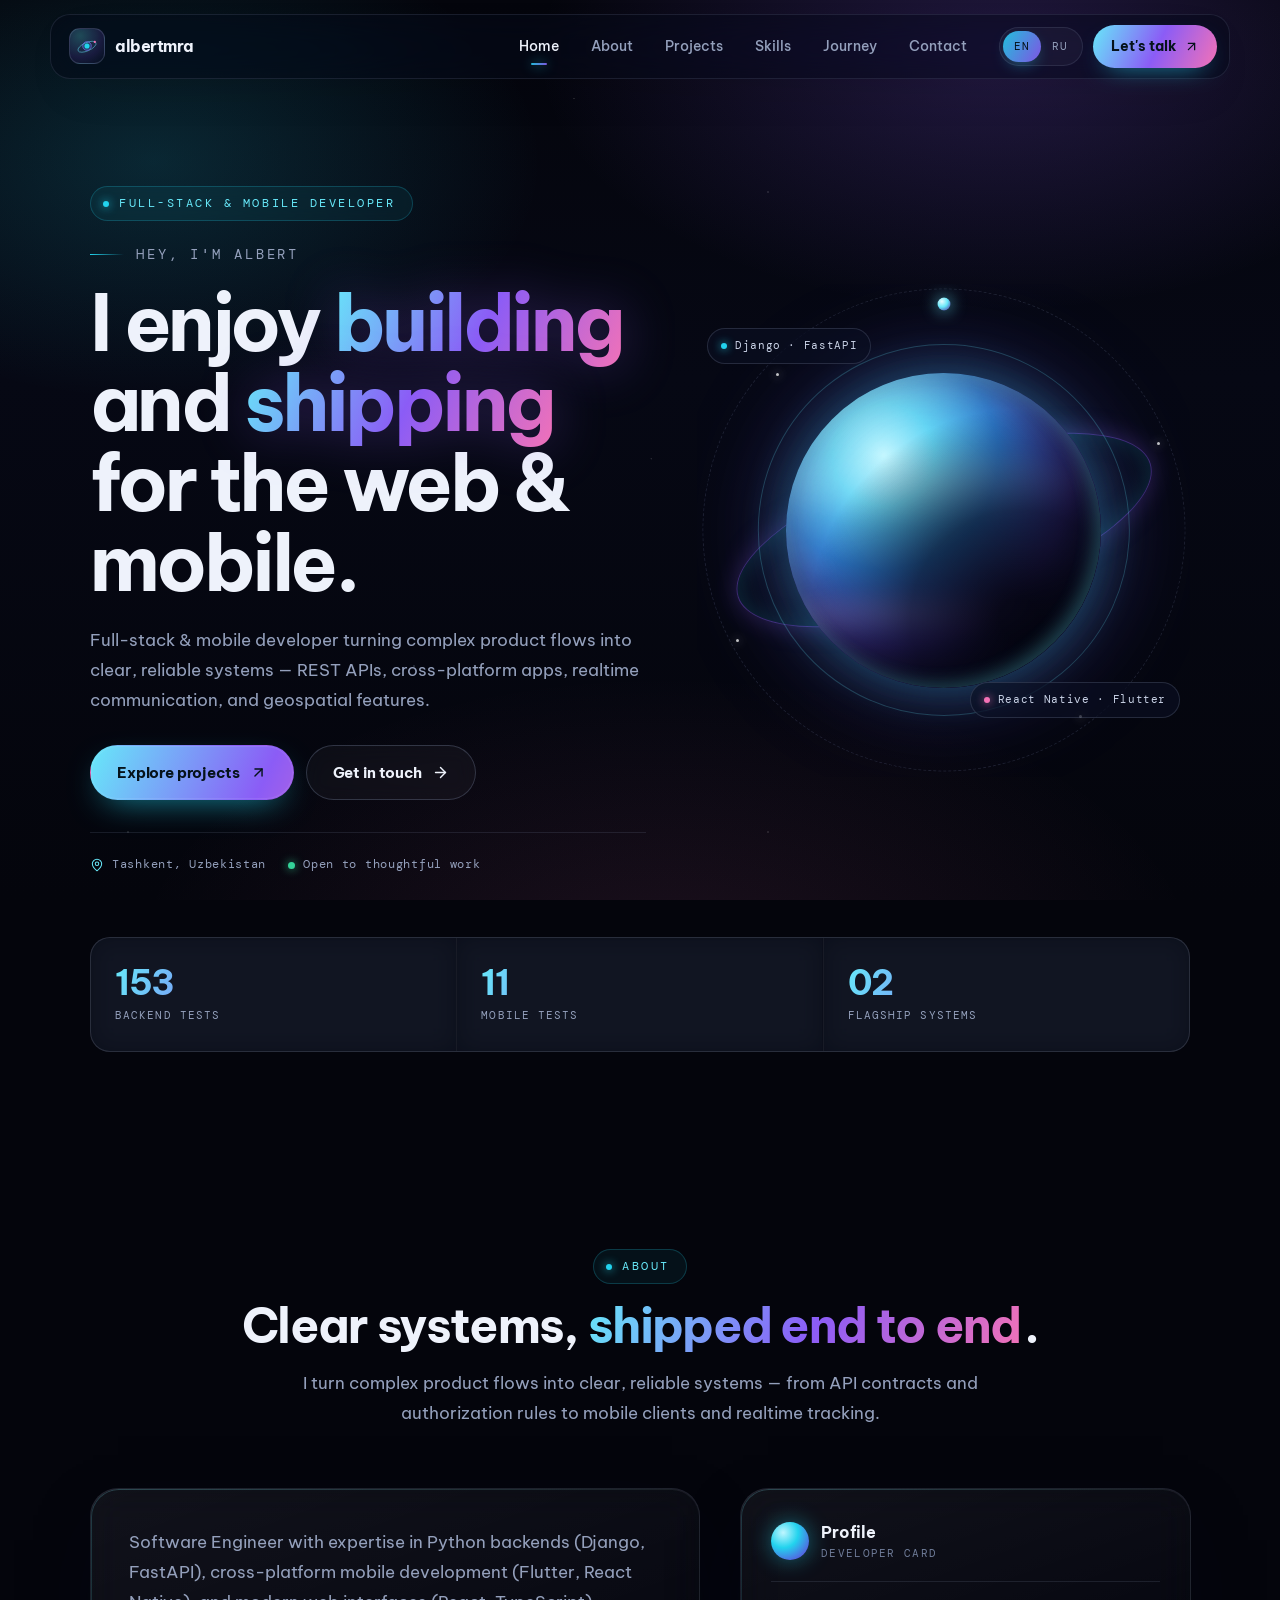
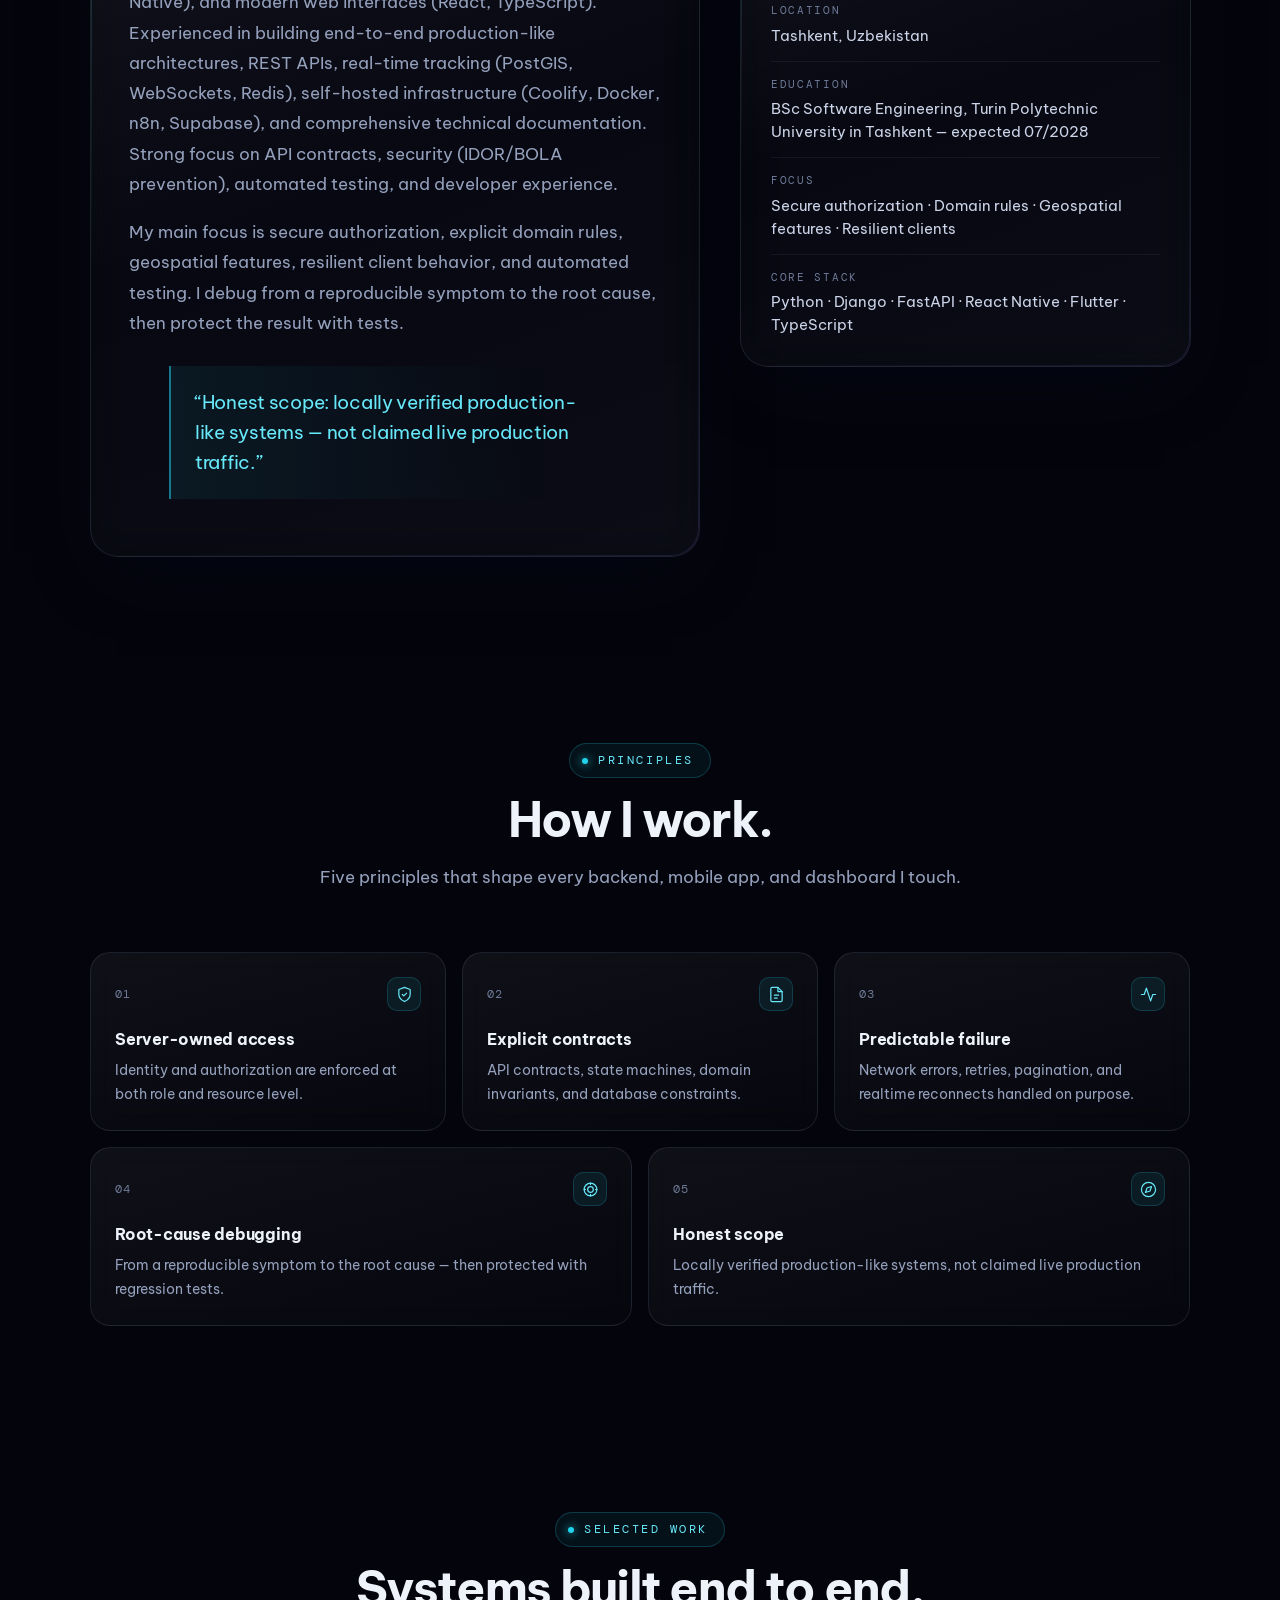
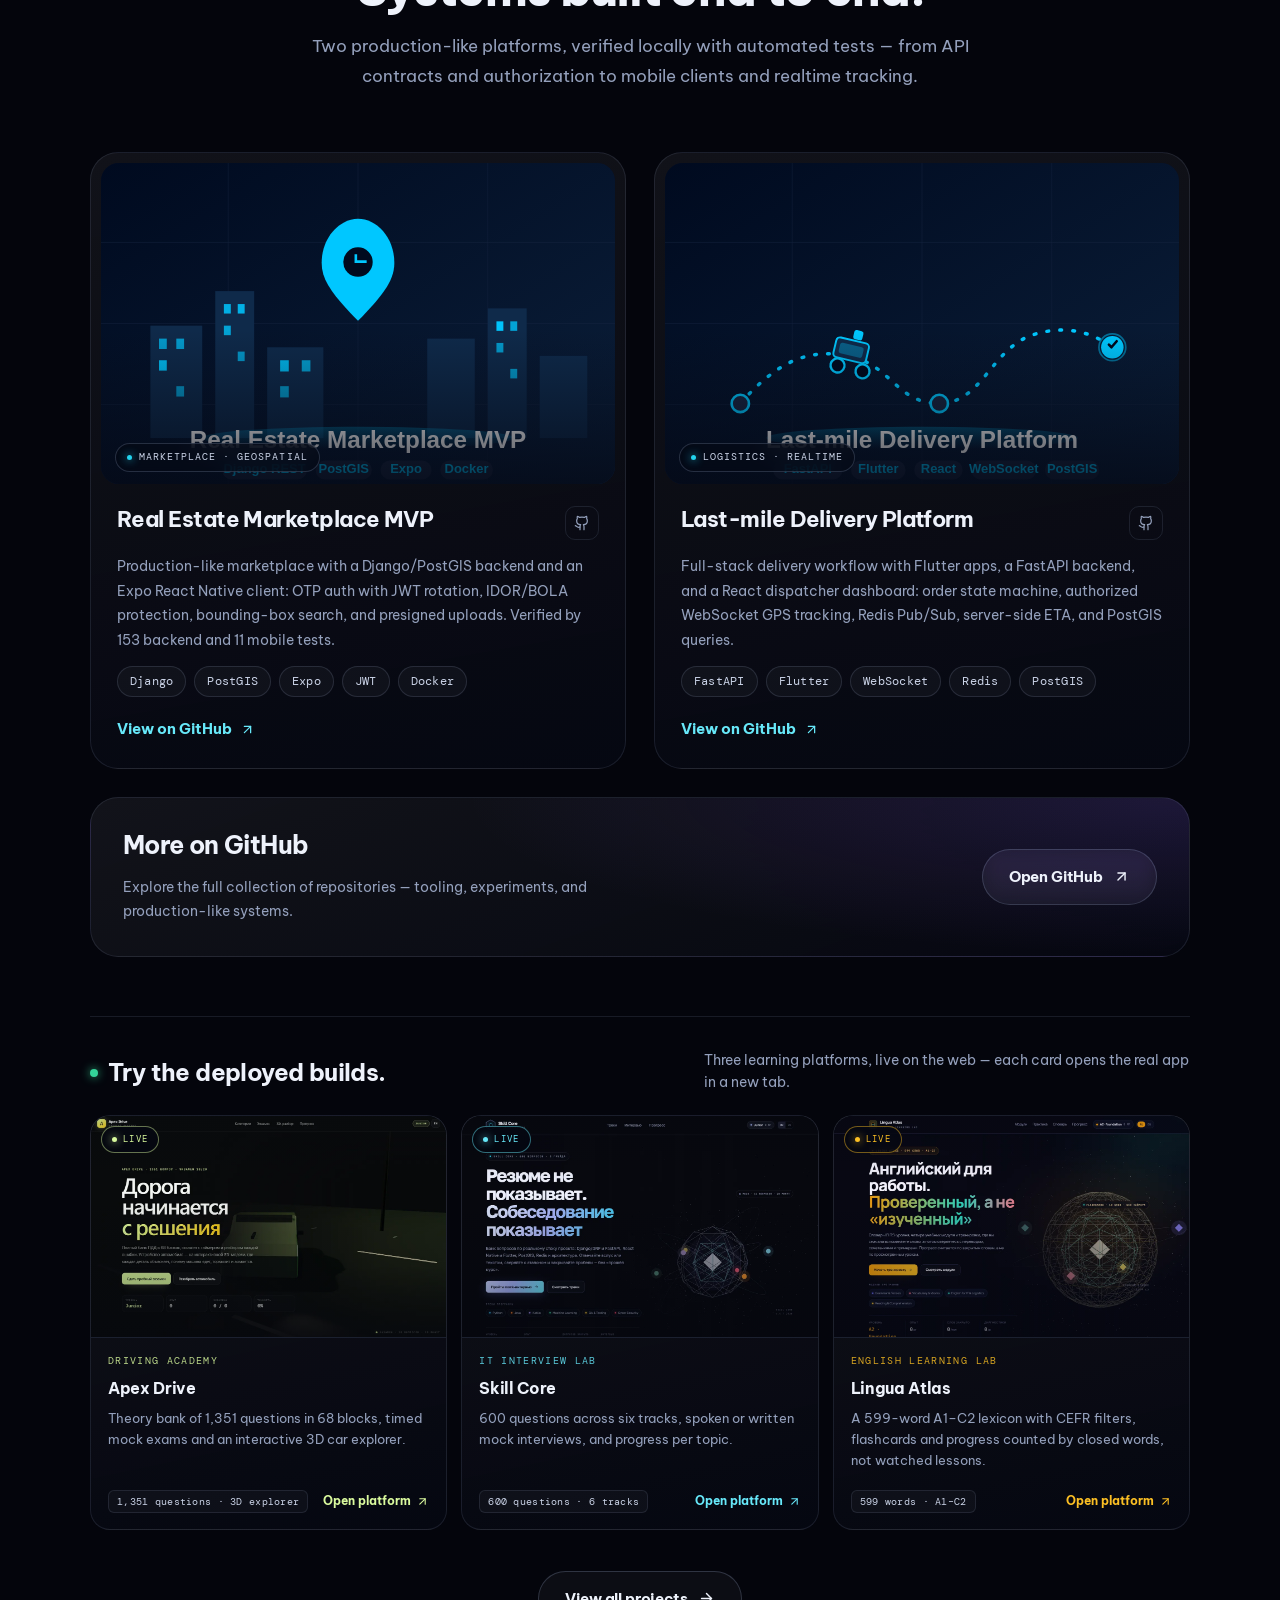
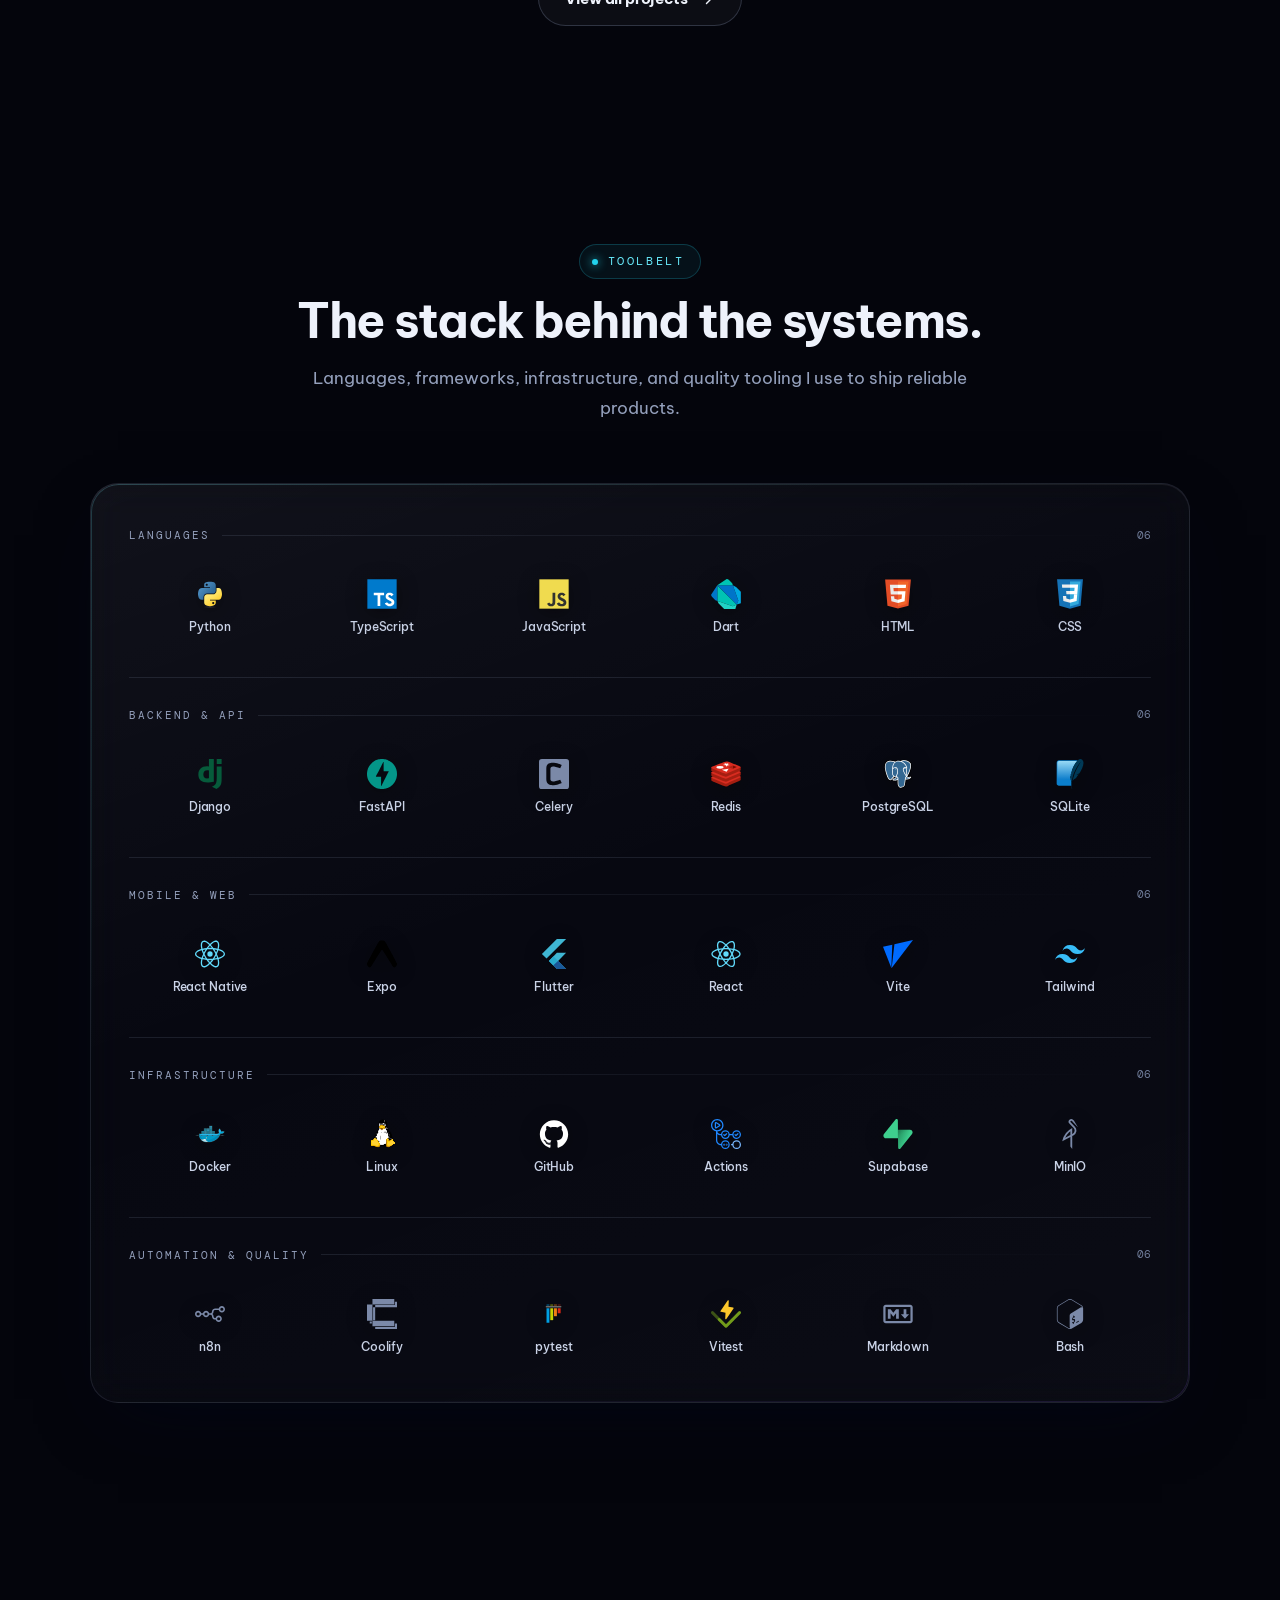
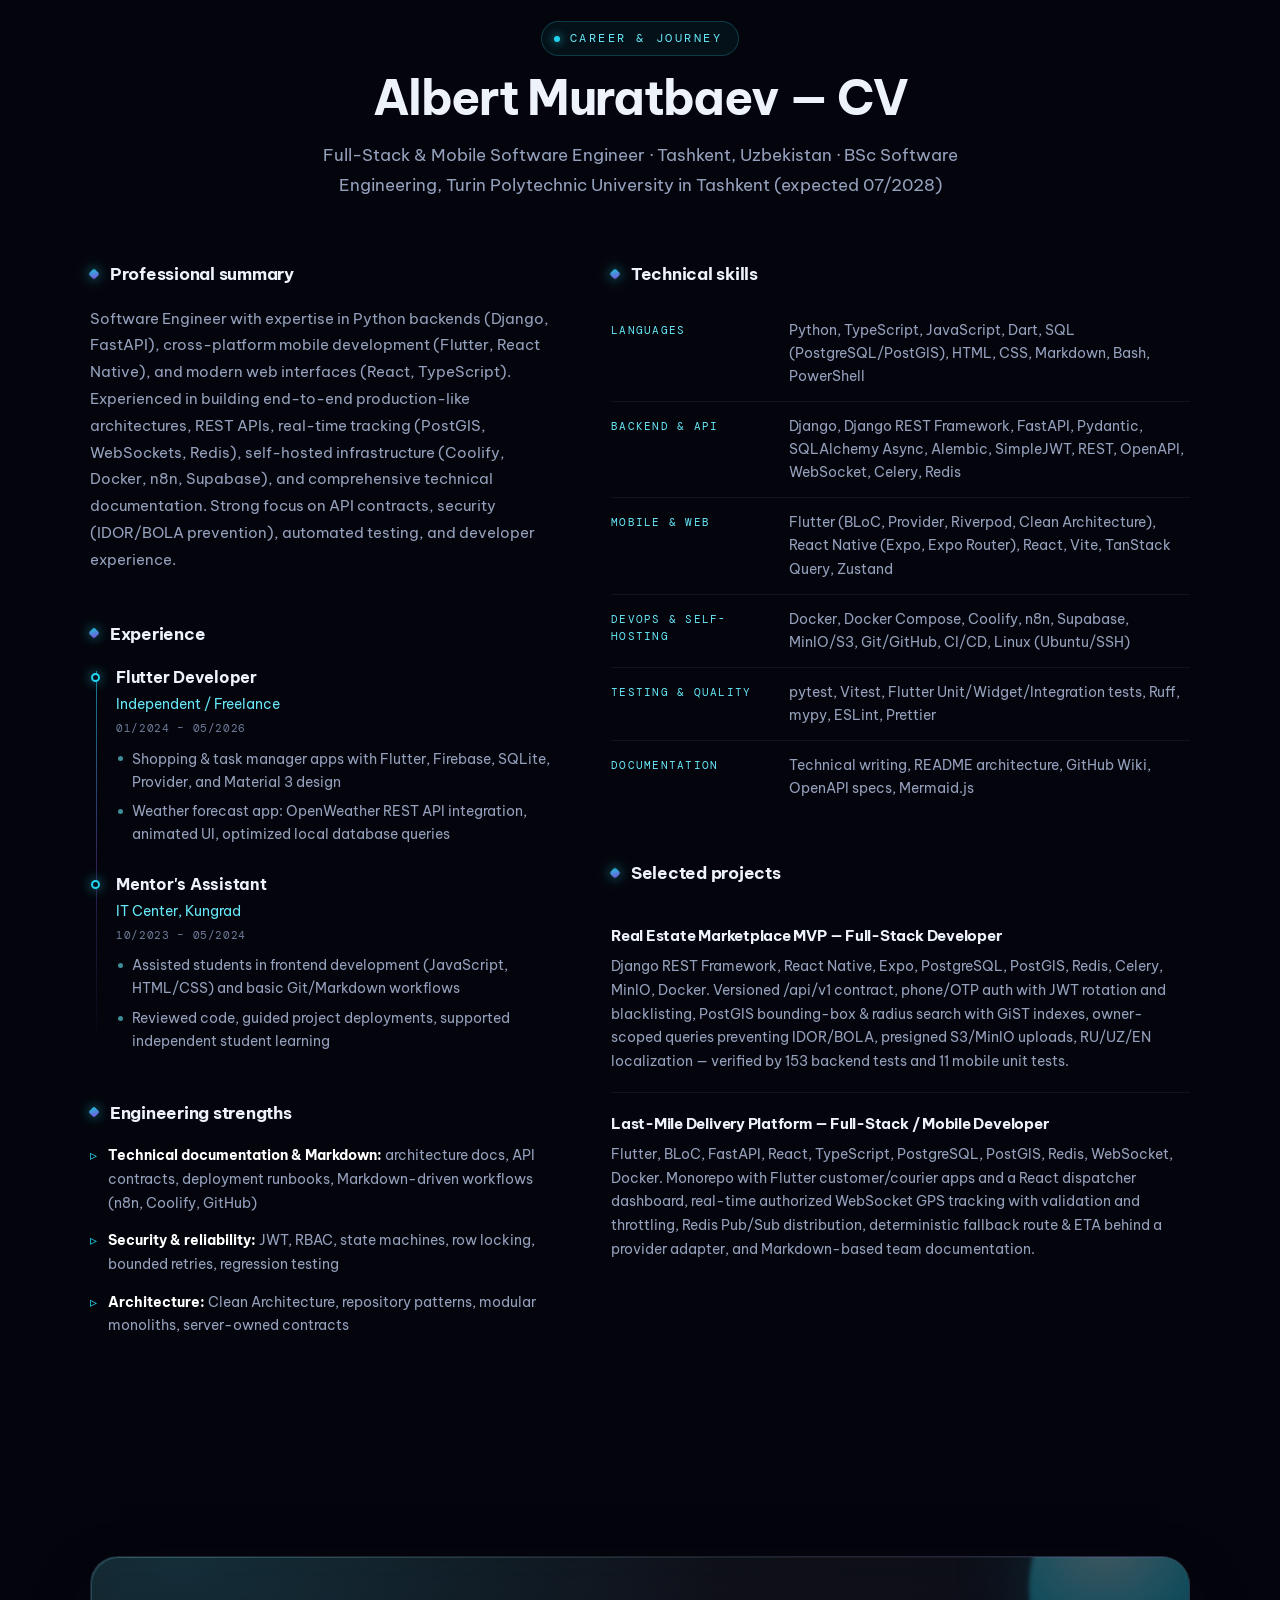
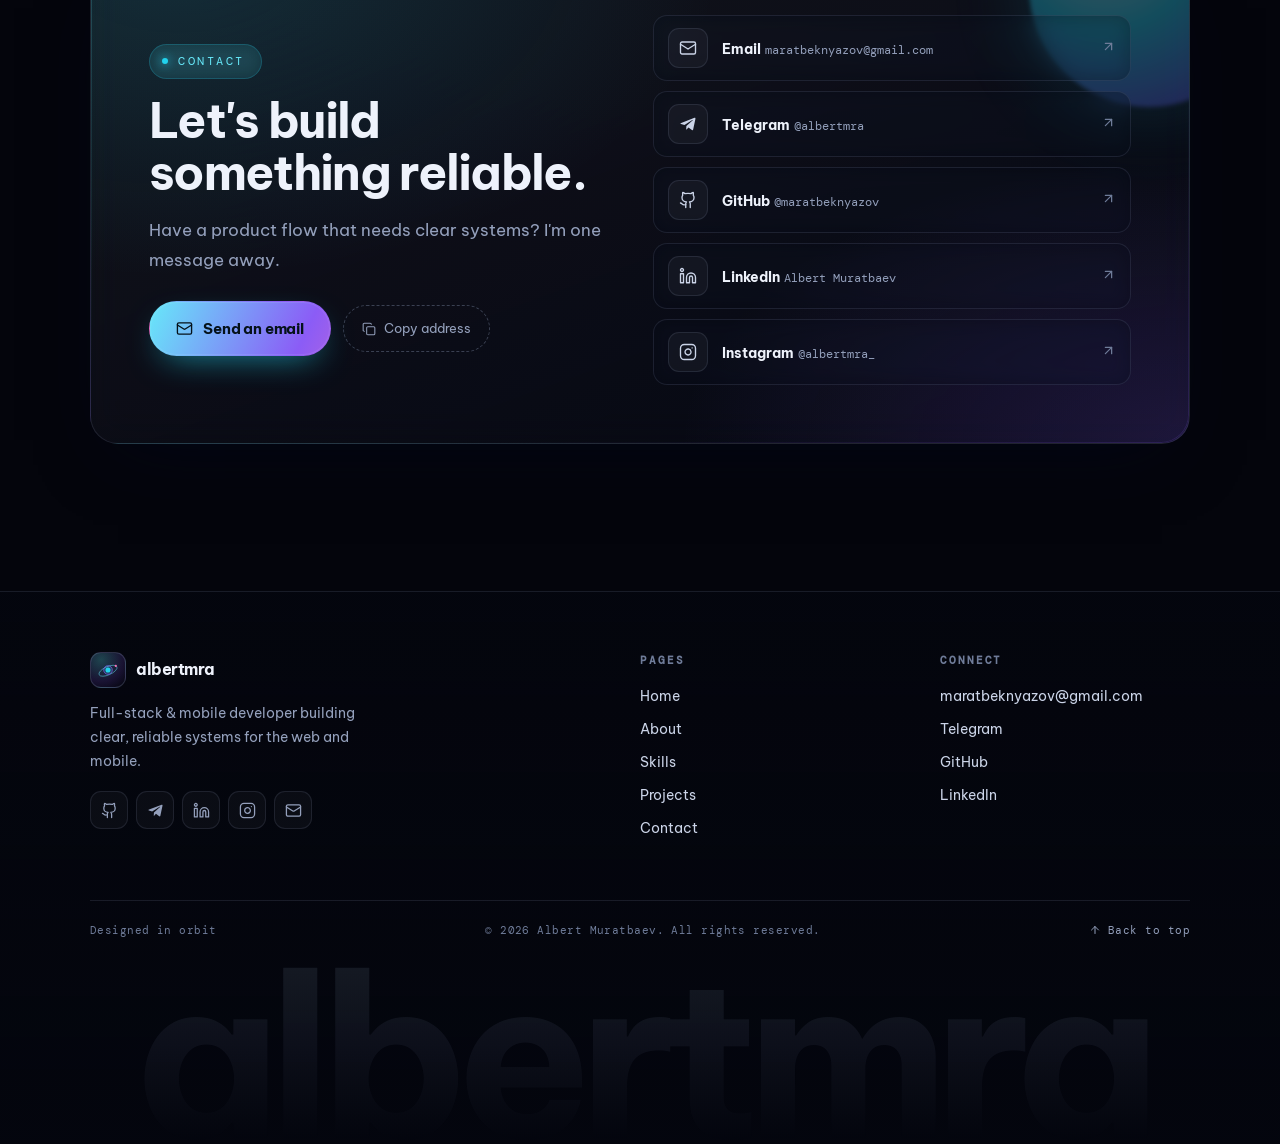
==== commit 9bbbf241: "added 3 projects" ====
--- a/index.html
+++ b/index.html
@@ -363,6 +363,72 @@
               <svg class="arrow" viewBox="0 0 24 24" fill="none" stroke="currentColor" stroke-width="2" stroke-linecap="round" stroke-linejoin="round" aria-hidden="true"><path d="M7 17 17 7"/><path d="M7 7h10v10"/></svg>
             </a>
           </article>
+        </div>
+
+        <!-- Live platforms -->
+        <div class="live-block" data-reveal>
+          <div class="live-head">
+            <h3 class="live-head__title" data-i18n="live.title">Try the deployed builds.</h3>
+            <p class="live-head__note" data-i18n="live.lead">Three learning platforms, live on the web — each card opens the real app in a new tab.</p>
+          </div>
+          <div class="live-grid">
+            <a class="live-card" style="--accent:#d9f99d;--accent-rgb:217,249,157" href="https://driving-school-platform-indol.vercel.app/" target="_blank" rel="noreferrer">
+              <span class="live-card__shot">
+                <img class="live-shot--main" src="static/shots/apex-hero.webp" width="1280" height="800" loading="lazy" alt="Apex Drive homepage with a 3D road scene" data-i18n-attr="alt:live.apex.alt">
+                <img class="live-shot--alt" src="static/shots/apex-detail.webp" width="1280" height="724" loading="lazy" alt="" aria-hidden="true">
+                <span class="live-card__badge"><i aria-hidden="true"></i><span data-i18n="live.badge">Live</span></span>
+              </span>
+              <span class="live-card__body">
+                <span class="live-card__kind" data-i18n="live.apex.kind">Driving academy</span>
+                <span class="live-card__name">Apex Drive</span>
+                <span class="live-card__text" data-i18n="live.apex.text">Theory bank of 1,351 questions in 68 blocks, timed mock exams and an interactive 3D car explorer.</span>
+                <span class="live-card__foot">
+                  <span class="live-chip" data-i18n="live.apex.meta">1,351 questions · 3D explorer</span>
+                  <span class="live-card__open"><span data-i18n="live.open">Open platform</span>
+                    <svg viewBox="0 0 24 24" fill="none" stroke="currentColor" stroke-width="2" stroke-linecap="round" stroke-linejoin="round" aria-hidden="true"><path d="M7 17 17 7"/><path d="M7 7h10v10"/></svg>
+                  </span>
+                </span>
+              </span>
+            </a>
+
+            <a class="live-card" style="--accent:#67e8f9;--accent-rgb:103,232,249" href="https://it-learning-platform-rho.vercel.app/" target="_blank" rel="noreferrer">
+              <span class="live-card__shot">
+                <img class="live-shot--main" src="static/shots/core-hero.webp" width="1280" height="800" loading="lazy" alt="Skill Core homepage with a 3D skill core" data-i18n-attr="alt:live.core.alt">
+                <img class="live-shot--alt" src="static/shots/core-detail.webp" width="1280" height="724" loading="lazy" alt="" aria-hidden="true">
+                <span class="live-card__badge"><i aria-hidden="true"></i><span data-i18n="live.badge">Live</span></span>
+              </span>
+              <span class="live-card__body">
+                <span class="live-card__kind" data-i18n="live.core.kind">IT interview lab</span>
+                <span class="live-card__name">Skill Core</span>
+                <span class="live-card__text" data-i18n="live.core.text">600 questions across six tracks, spoken or written mock interviews, and progress per topic.</span>
+                <span class="live-card__foot">
+                  <span class="live-chip" data-i18n="live.core.meta">600 questions · 6 tracks</span>
+                  <span class="live-card__open"><span data-i18n="live.open">Open platform</span>
+                    <svg viewBox="0 0 24 24" fill="none" stroke="currentColor" stroke-width="2" stroke-linecap="round" stroke-linejoin="round" aria-hidden="true"><path d="M7 17 17 7"/><path d="M7 7h10v10"/></svg>
+                  </span>
+                </span>
+              </span>
+            </a>
+
+            <a class="live-card" style="--accent:#fbbf24;--accent-rgb:251,191,36" href="https://english-learning-platform-iota-ten.vercel.app/" target="_blank" rel="noreferrer">
+              <span class="live-card__shot">
+                <img class="live-shot--main" src="static/shots/lingua-hero.webp" width="1280" height="800" loading="lazy" alt="Lingua Atlas homepage with a lexical globe" data-i18n-attr="alt:live.lingua.alt">
+                <img class="live-shot--alt" src="static/shots/lingua-detail.webp" width="1280" height="724" loading="lazy" alt="" aria-hidden="true">
+                <span class="live-card__badge"><i aria-hidden="true"></i><span data-i18n="live.badge">Live</span></span>
+              </span>
+              <span class="live-card__body">
+                <span class="live-card__kind" data-i18n="live.lingua.kind">English learning lab</span>
+                <span class="live-card__name">Lingua Atlas</span>
+                <span class="live-card__text" data-i18n="live.lingua.text">A 599-word A1–C2 lexicon with CEFR filters, flashcards and progress counted by closed words, not watched lessons.</span>
+                <span class="live-card__foot">
+                  <span class="live-chip" data-i18n="live.lingua.meta">599 words · A1–C2</span>
+                  <span class="live-card__open"><span data-i18n="live.open">Open platform</span>
+                    <svg viewBox="0 0 24 24" fill="none" stroke="currentColor" stroke-width="2" stroke-linecap="round" stroke-linejoin="round" aria-hidden="true"><path d="M7 17 17 7"/><path d="M7 7h10v10"/></svg>
+                  </span>
+                </span>
+              </span>
+            </a>
+          </div>
         </div>
 
         <div class="projects__cta" data-reveal>
--- a/static/space.css
+++ b/static/space.css
@@ -1165,6 +1165,225 @@
   box-shadow: 0 12px 28px -14px rgba(0, 0, 0, 0.9);
 }
 .tool:hover .tool__tip { opacity: 1; transform: translate(-50%, 0); }
+
+/* ---------- Live platforms ---------- */
+.live-block {
+  margin-top: clamp(36px, 5vw, 60px);
+}
+.live-head {
+  display: flex;
+  align-items: flex-end;
+  justify-content: space-between;
+  flex-wrap: wrap;
+  gap: 14px 26px;
+  margin-bottom: clamp(16px, 2.2vw, 22px);
+  padding-top: clamp(22px, 3vw, 32px);
+  border-top: 1px solid var(--line);
+}
+.live-head__title {
+  display: flex;
+  align-items: center;
+  gap: 10px;
+  font-size: clamp(1.2rem, 1.9vw, 1.5rem);
+  font-weight: 700;
+  letter-spacing: -0.025em;
+}
+.live-head__title::before {
+  content: "";
+  width: 8px;
+  height: 8px;
+  border-radius: 50%;
+  background: var(--green);
+  box-shadow: 0 0 10px rgba(52, 211, 153, 0.85);
+  animation: pulse-dot 3s ease-in-out infinite;
+  flex: none;
+}
+.live-head__note {
+  color: var(--muted);
+  font-size: 0.86rem;
+  line-height: 1.6;
+  max-width: 54ch;
+}
+
+.live-grid {
+  display: grid;
+  grid-template-columns: repeat(3, minmax(0, 1fr));
+  gap: 14px;
+}
+.live-card {
+  --accent: #67e8f9;
+  --accent-rgb: 103, 232, 249;
+  position: relative;
+  display: flex;
+  flex-direction: column;
+  border-radius: var(--radius);
+  border: 1px solid var(--line);
+  background: linear-gradient(168deg, rgba(255, 255, 255, 0.055), rgba(9, 13, 28, 0.32));
+  overflow: hidden;
+  isolation: isolate;
+  transition: transform 0.5s var(--ease), border-color 0.5s var(--ease), box-shadow 0.5s var(--ease);
+}
+.live-card::before {
+  content: "";
+  position: absolute;
+  inset: 0;
+  z-index: 0;
+  pointer-events: none;
+  opacity: 0;
+  background: radial-gradient(120% 70% at 50% 0%, rgba(var(--accent-rgb), 0.16), transparent 62%);
+  transition: opacity 0.5s var(--ease);
+}
+.live-card:hover,
+.live-card:focus-visible {
+  transform: translateY(-6px);
+  border-color: rgba(var(--accent-rgb), 0.5);
+  box-shadow: 0 26px 60px -34px rgba(var(--accent-rgb), 0.55);
+}
+.live-card:hover::before { opacity: 1; }
+
+.live-card__shot {
+  position: relative;
+  z-index: 1;
+  display: block;
+  aspect-ratio: 16 / 10;
+  overflow: hidden;
+  background: #070b16;
+  border-bottom: 1px solid var(--line);
+}
+.live-card__shot img {
+  position: absolute;
+  inset: 0;
+  width: 100%;
+  height: 100%;
+  object-fit: cover;
+  object-position: top center;
+  transition: opacity 0.65s var(--ease), transform 1s var(--ease);
+}
+.live-card__shot .live-shot--main { transform: scale(1.005); }
+.live-card__shot .live-shot--alt { opacity: 0; transform: scale(1.02); }
+.live-card:hover .live-shot--main { transform: scale(1.04); }
+.live-card:hover .live-shot--alt { opacity: 1; transform: scale(1.01); }
+.live-card__shot::after {
+  content: "";
+  position: absolute;
+  inset: 0;
+  pointer-events: none;
+  background: linear-gradient(180deg, rgba(4, 6, 14, 0.16), transparent 34%, rgba(4, 6, 14, 0.46));
+}
+.live-card__badge {
+  position: absolute;
+  top: 10px;
+  left: 10px;
+  z-index: 2;
+  display: inline-flex;
+  align-items: center;
+  gap: 6px;
+  padding: 5px 10px;
+  border-radius: 999px;
+  background: rgba(5, 8, 18, 0.72);
+  border: 1px solid rgba(var(--accent-rgb), 0.45);
+  backdrop-filter: blur(10px);
+  -webkit-backdrop-filter: blur(10px);
+  font-family: var(--mono);
+  font-size: 0.58rem;
+  letter-spacing: 0.14em;
+  text-transform: uppercase;
+  color: var(--accent);
+}
+.live-card__badge i {
+  width: 5px;
+  height: 5px;
+  border-radius: 50%;
+  background: var(--accent);
+  box-shadow: 0 0 8px var(--accent);
+  animation: pulse-dot 2.8s ease-in-out infinite;
+}
+
+.live-card__body {
+  position: relative;
+  z-index: 1;
+  display: flex;
+  flex-direction: column;
+  gap: 6px;
+  padding: 15px 17px 16px;
+  flex: 1;
+}
+.live-card__kind {
+  font-family: var(--mono);
+  font-size: 0.6rem;
+  letter-spacing: 0.14em;
+  text-transform: uppercase;
+  color: var(--accent);
+  opacity: 0.85;
+}
+.live-card__name {
+  display: flex;
+  align-items: center;
+  justify-content: space-between;
+  gap: 10px;
+  font-size: 1.02rem;
+  font-weight: 700;
+  letter-spacing: -0.02em;
+}
+.live-card__name svg {
+  width: 15px;
+  height: 15px;
+  flex: none;
+  color: var(--muted-dim);
+  transition: transform 0.35s var(--ease), color 0.35s var(--ease);
+}
+.live-card:hover .live-card__name svg {
+  color: var(--accent);
+  transform: translate(2px, -2px);
+}
+.live-card__text {
+  color: var(--muted);
+  font-size: 0.83rem;
+  line-height: 1.6;
+}
+.live-card__foot {
+  display: flex;
+  align-items: center;
+  justify-content: space-between;
+  flex-wrap: wrap;
+  gap: 8px;
+  margin-top: auto;
+  padding-top: 12px;
+}
+.live-chip {
+  font-family: var(--mono);
+  font-size: 0.6rem;
+  letter-spacing: 0.03em;
+  color: var(--ink-soft);
+  padding: 3px 8px;
+  border-radius: 6px;
+  border: 1px solid var(--line);
+  background: rgba(255, 255, 255, 0.03);
+}
+.live-card__open {
+  display: inline-flex;
+  align-items: center;
+  gap: 5px;
+  font-size: 0.76rem;
+  font-weight: 600;
+  color: var(--accent);
+  white-space: nowrap;
+}
+.live-card__open svg {
+  width: 13px;
+  height: 13px;
+  transition: transform 0.35s var(--ease);
+}
+.live-card:hover .live-card__open svg { transform: translate(2px, -2px); }
+
+@media (max-width: 860px) {
+  .live-grid { grid-template-columns: 1fr; }
+  .live-card__shot { aspect-ratio: 16 / 9; }
+}
+@media (max-width: 600px) {
+  .live-card__shot { aspect-ratio: 16 / 10; }
+  .live-head { align-items: flex-start; }
+}
 
 /* ---------- Journey ---------- */
 .journey__grid {
